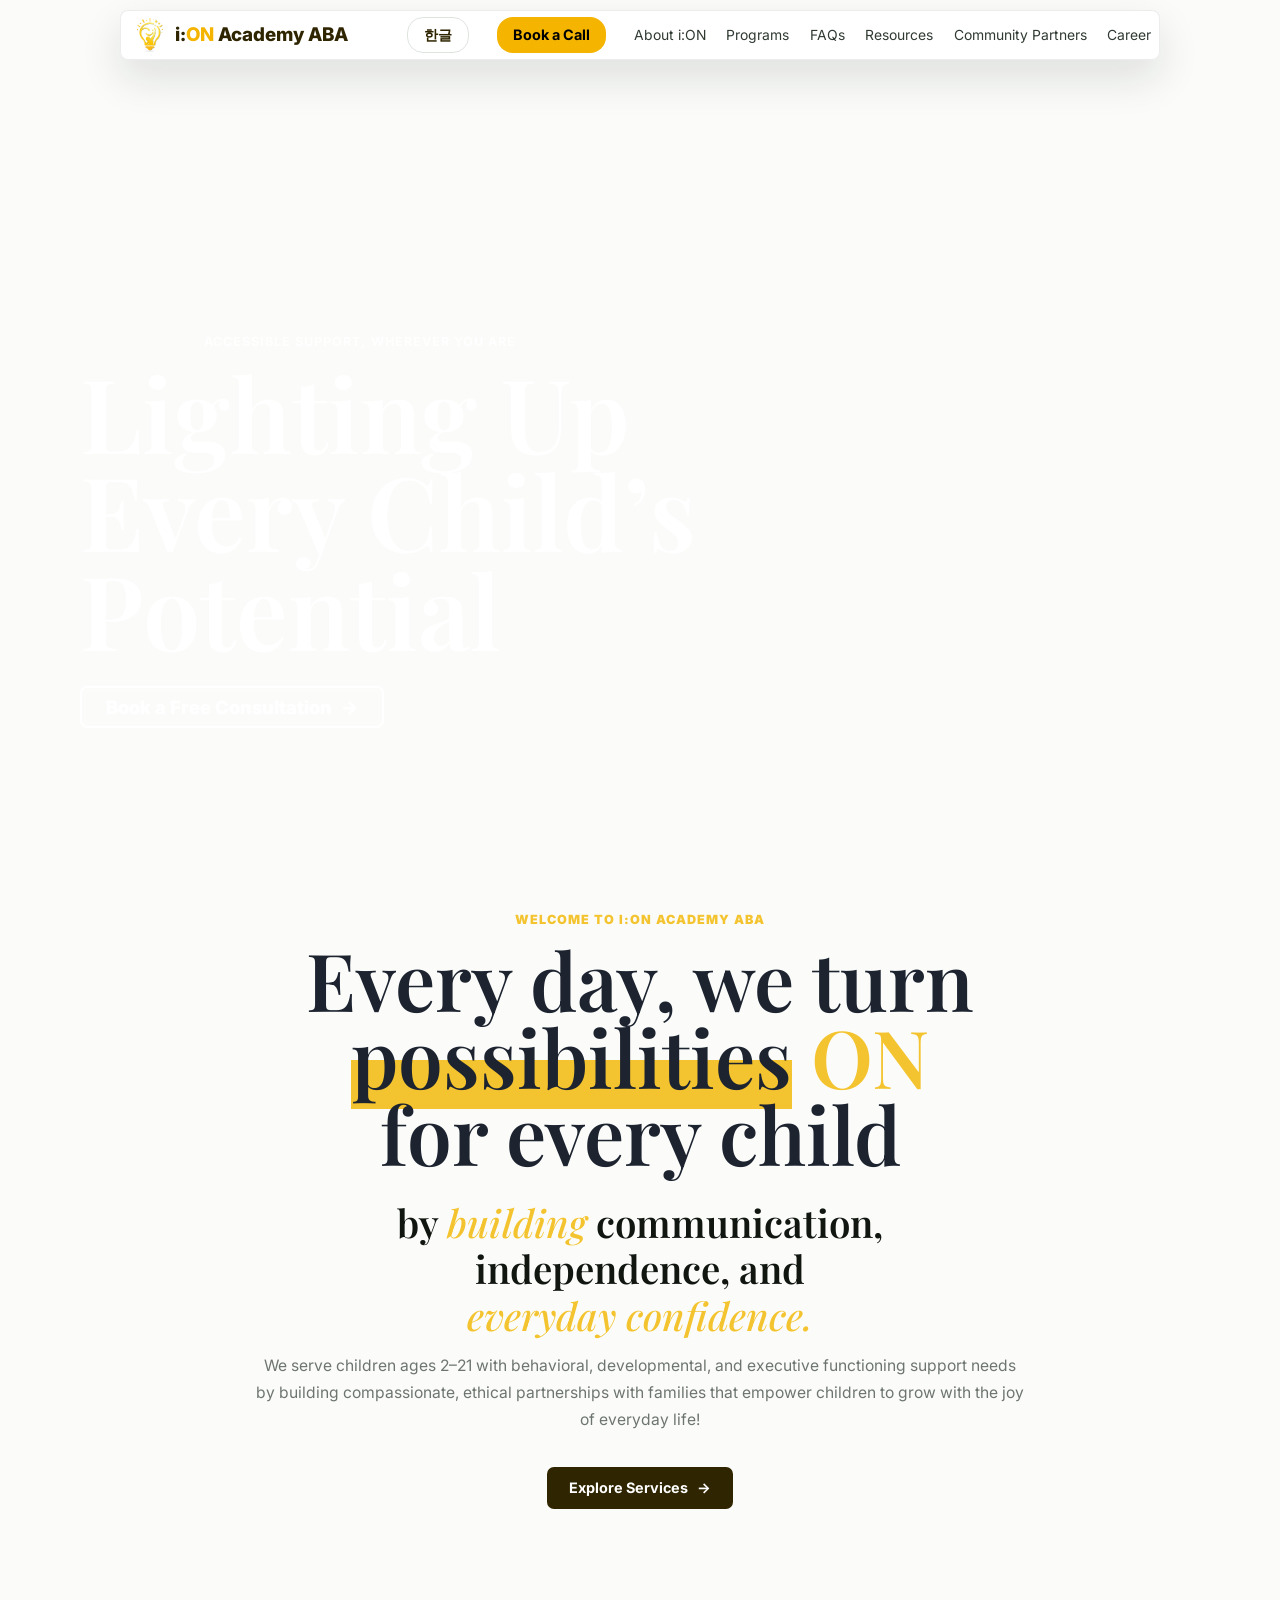
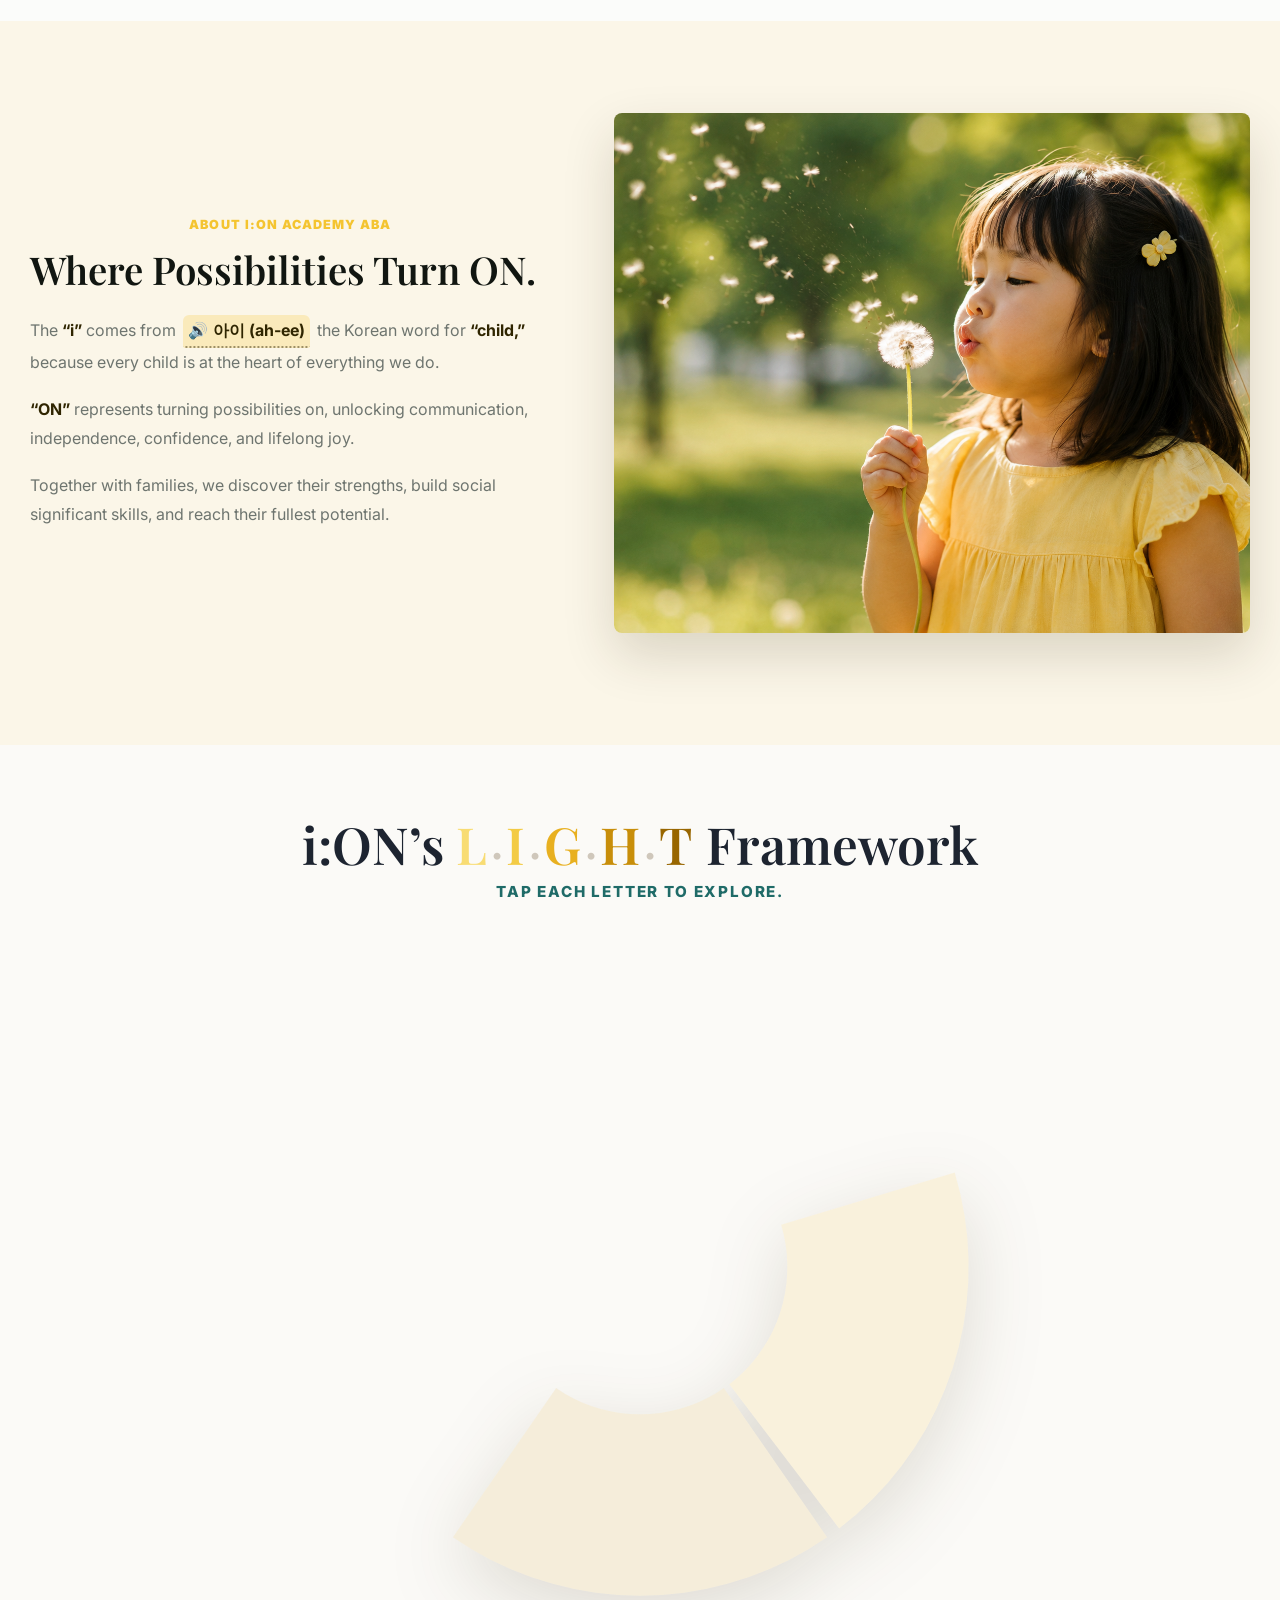
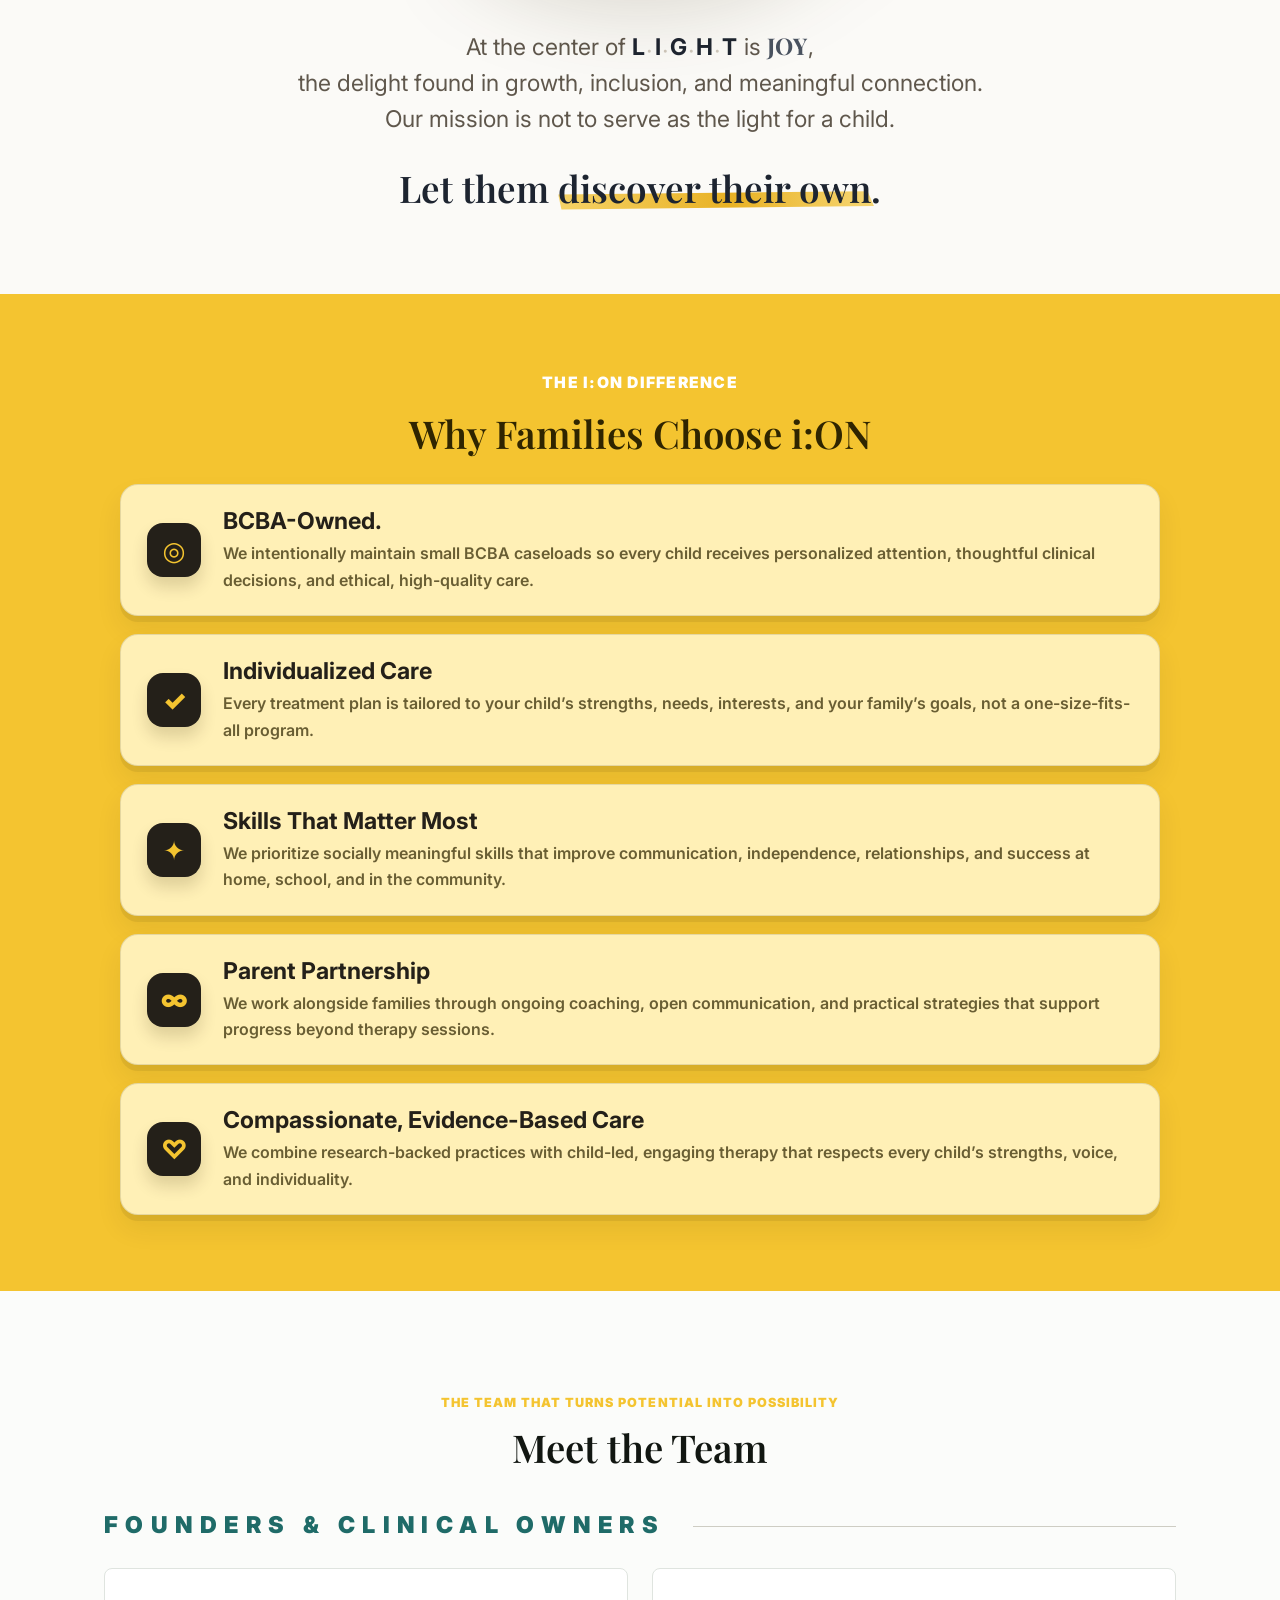
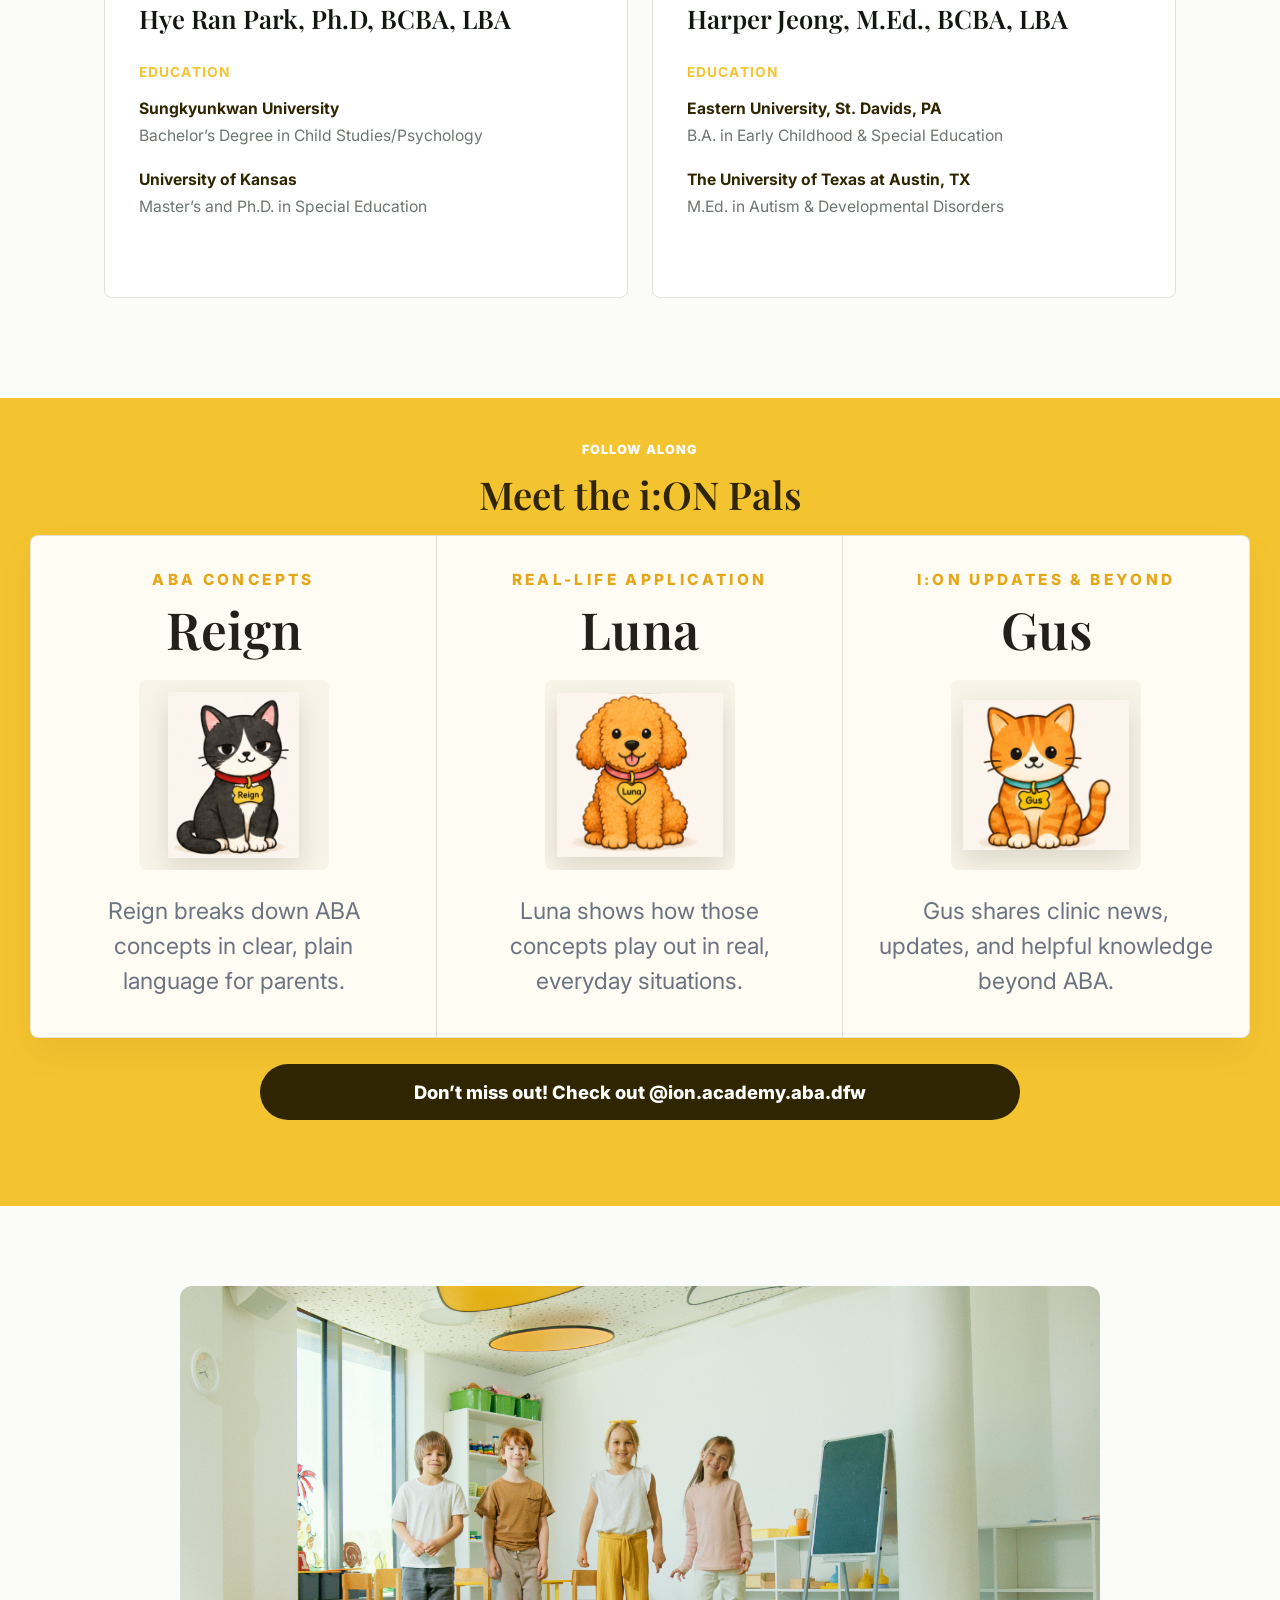
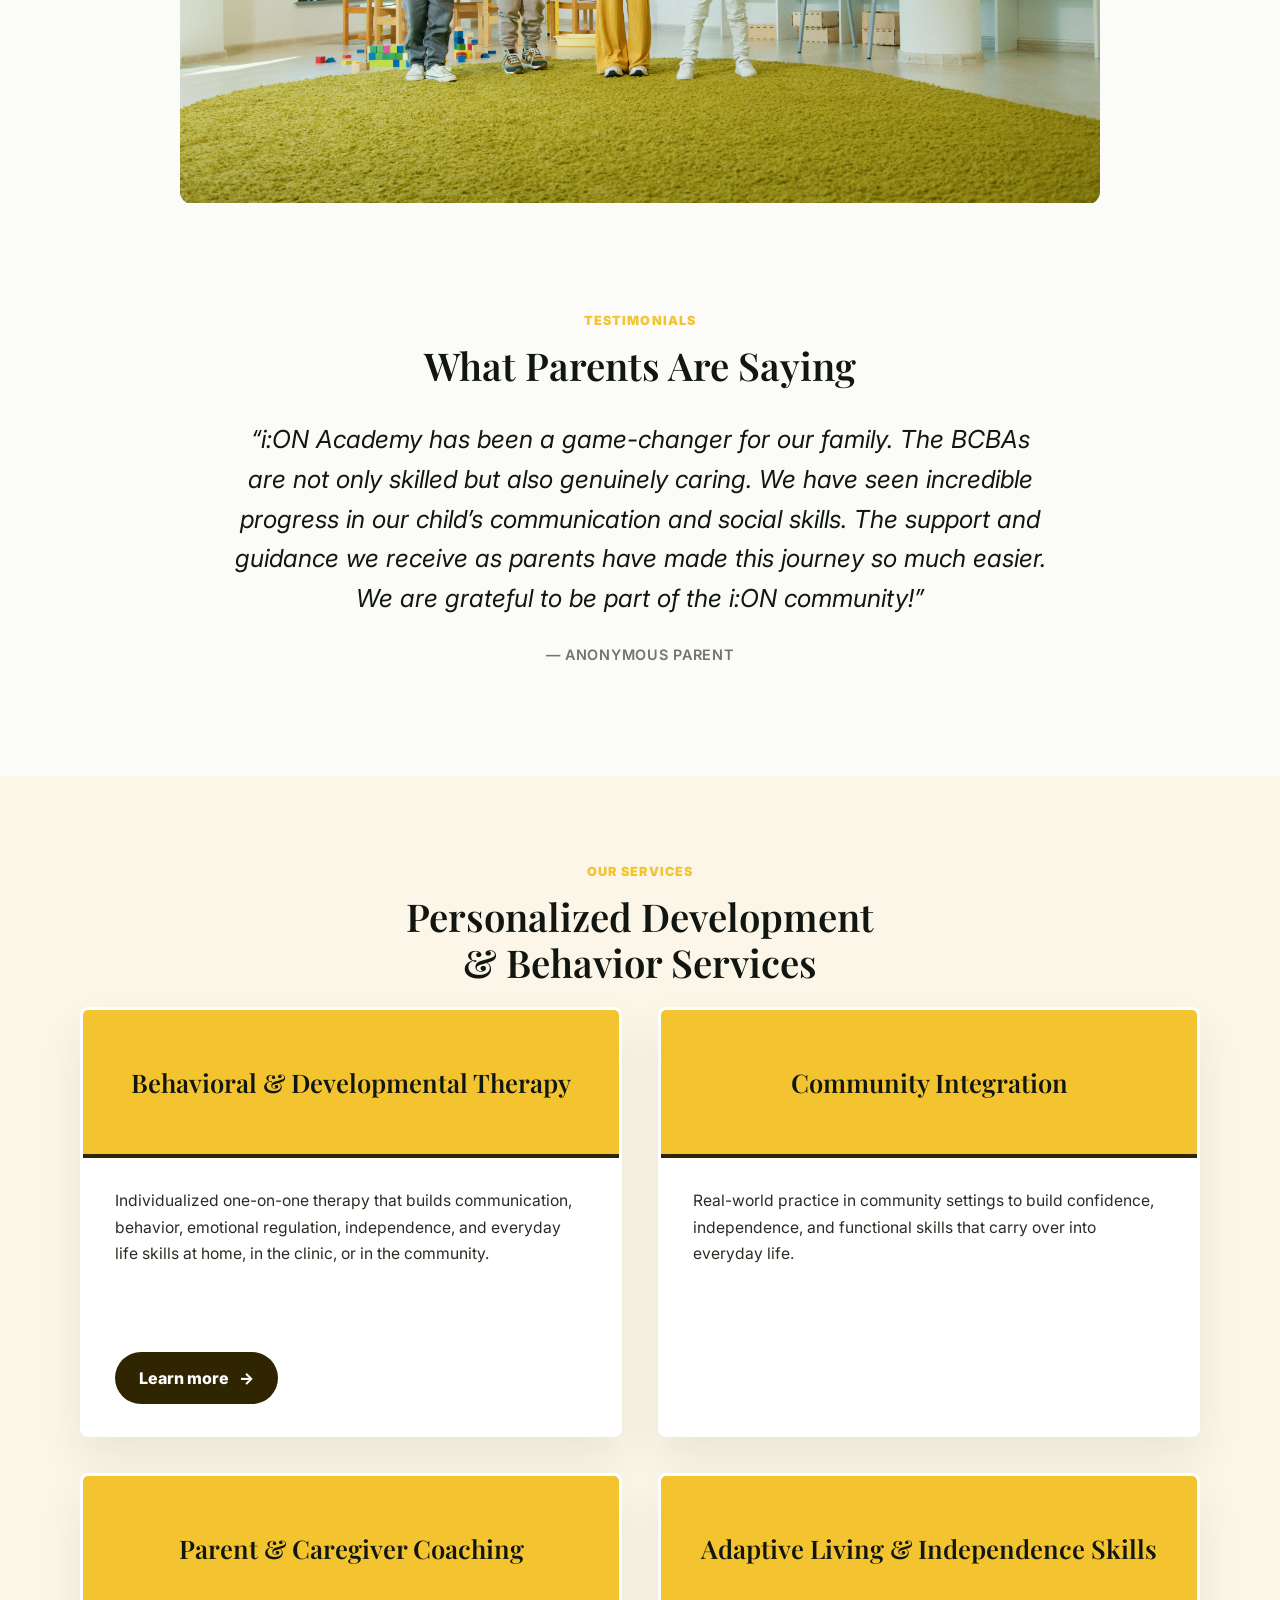
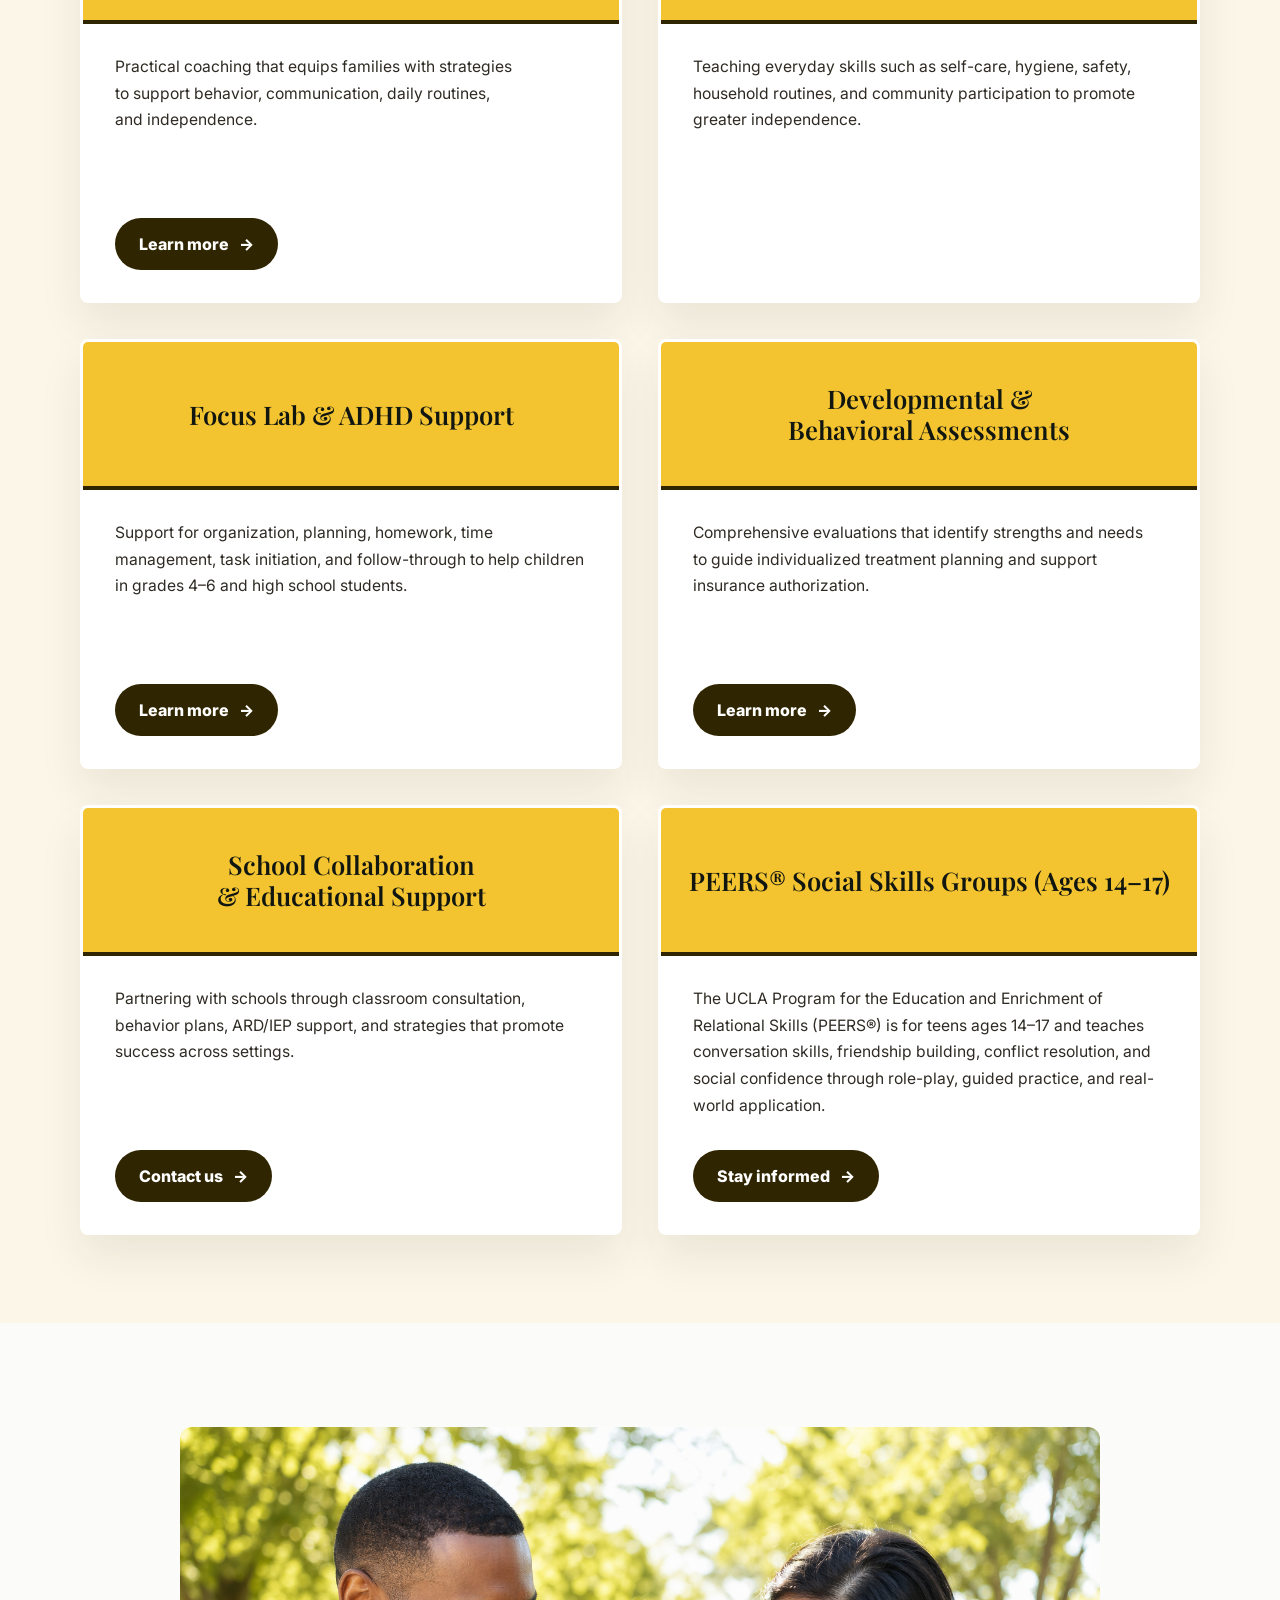
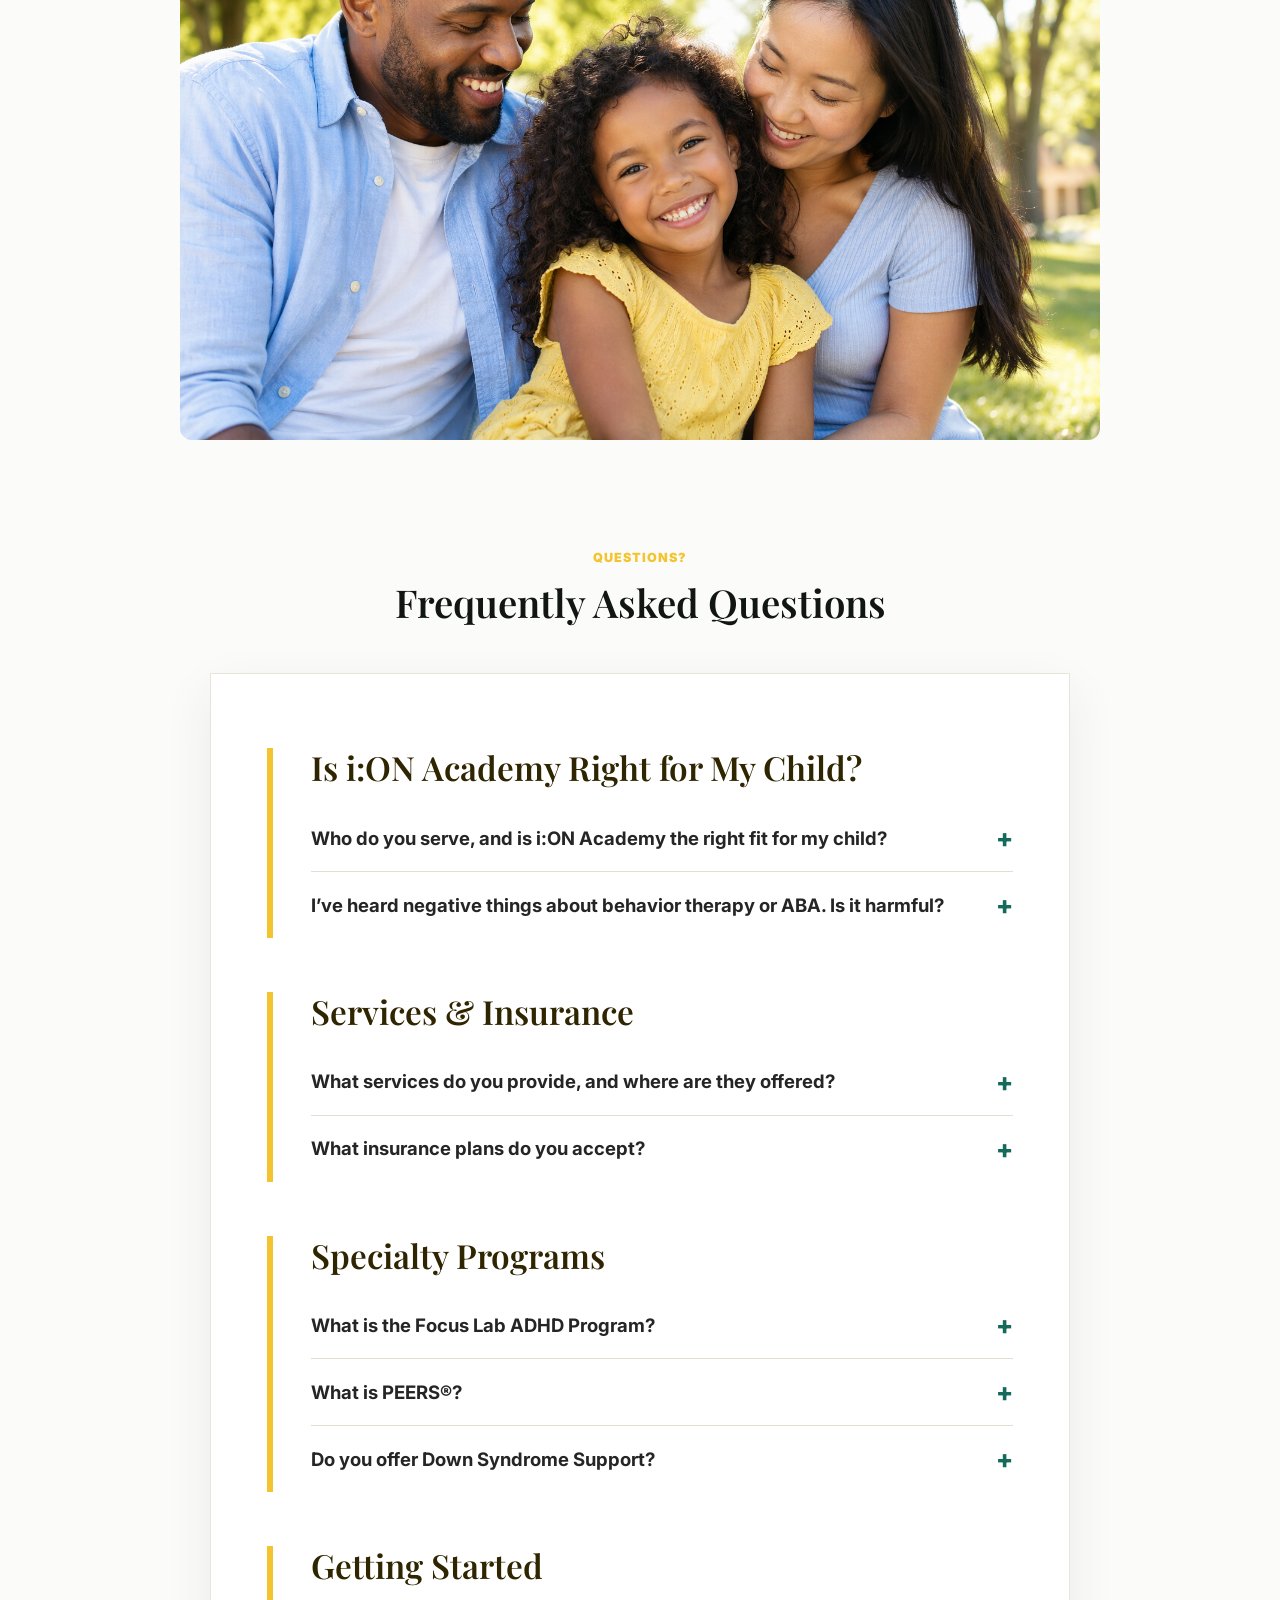
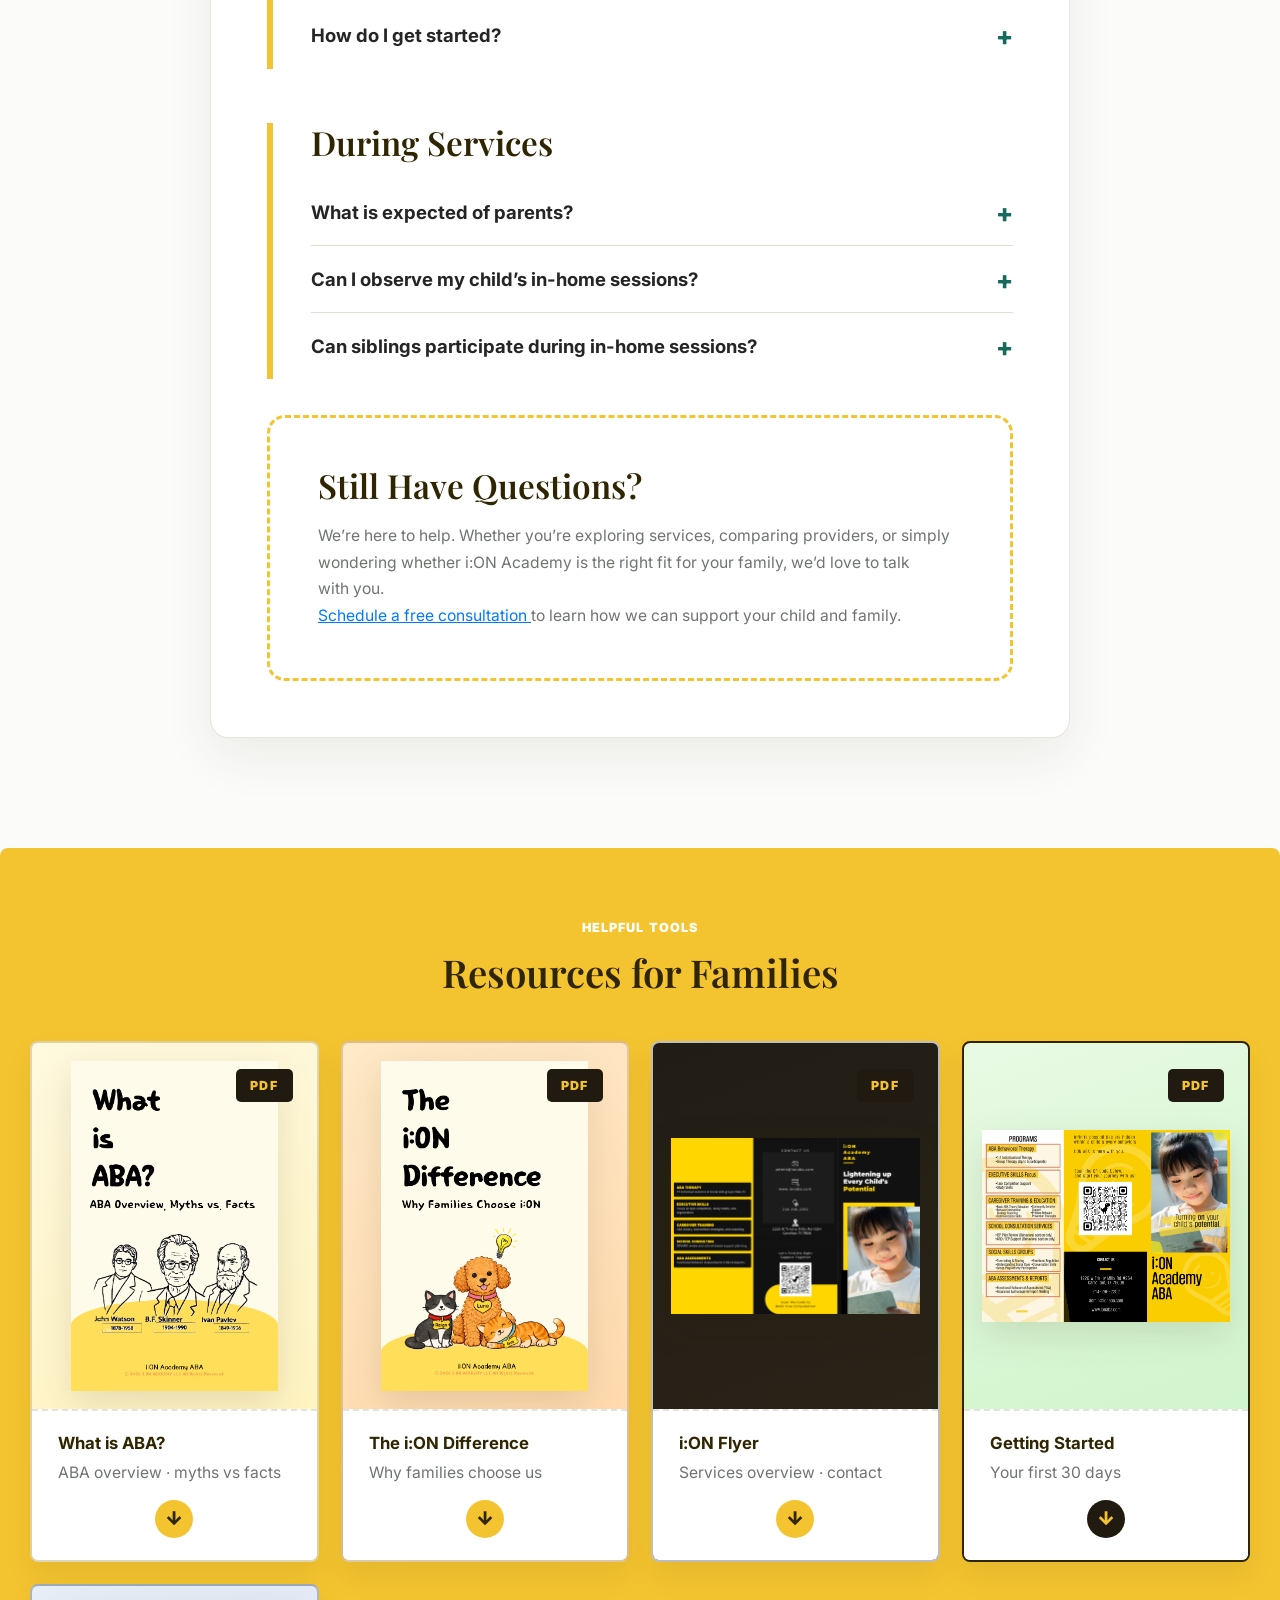
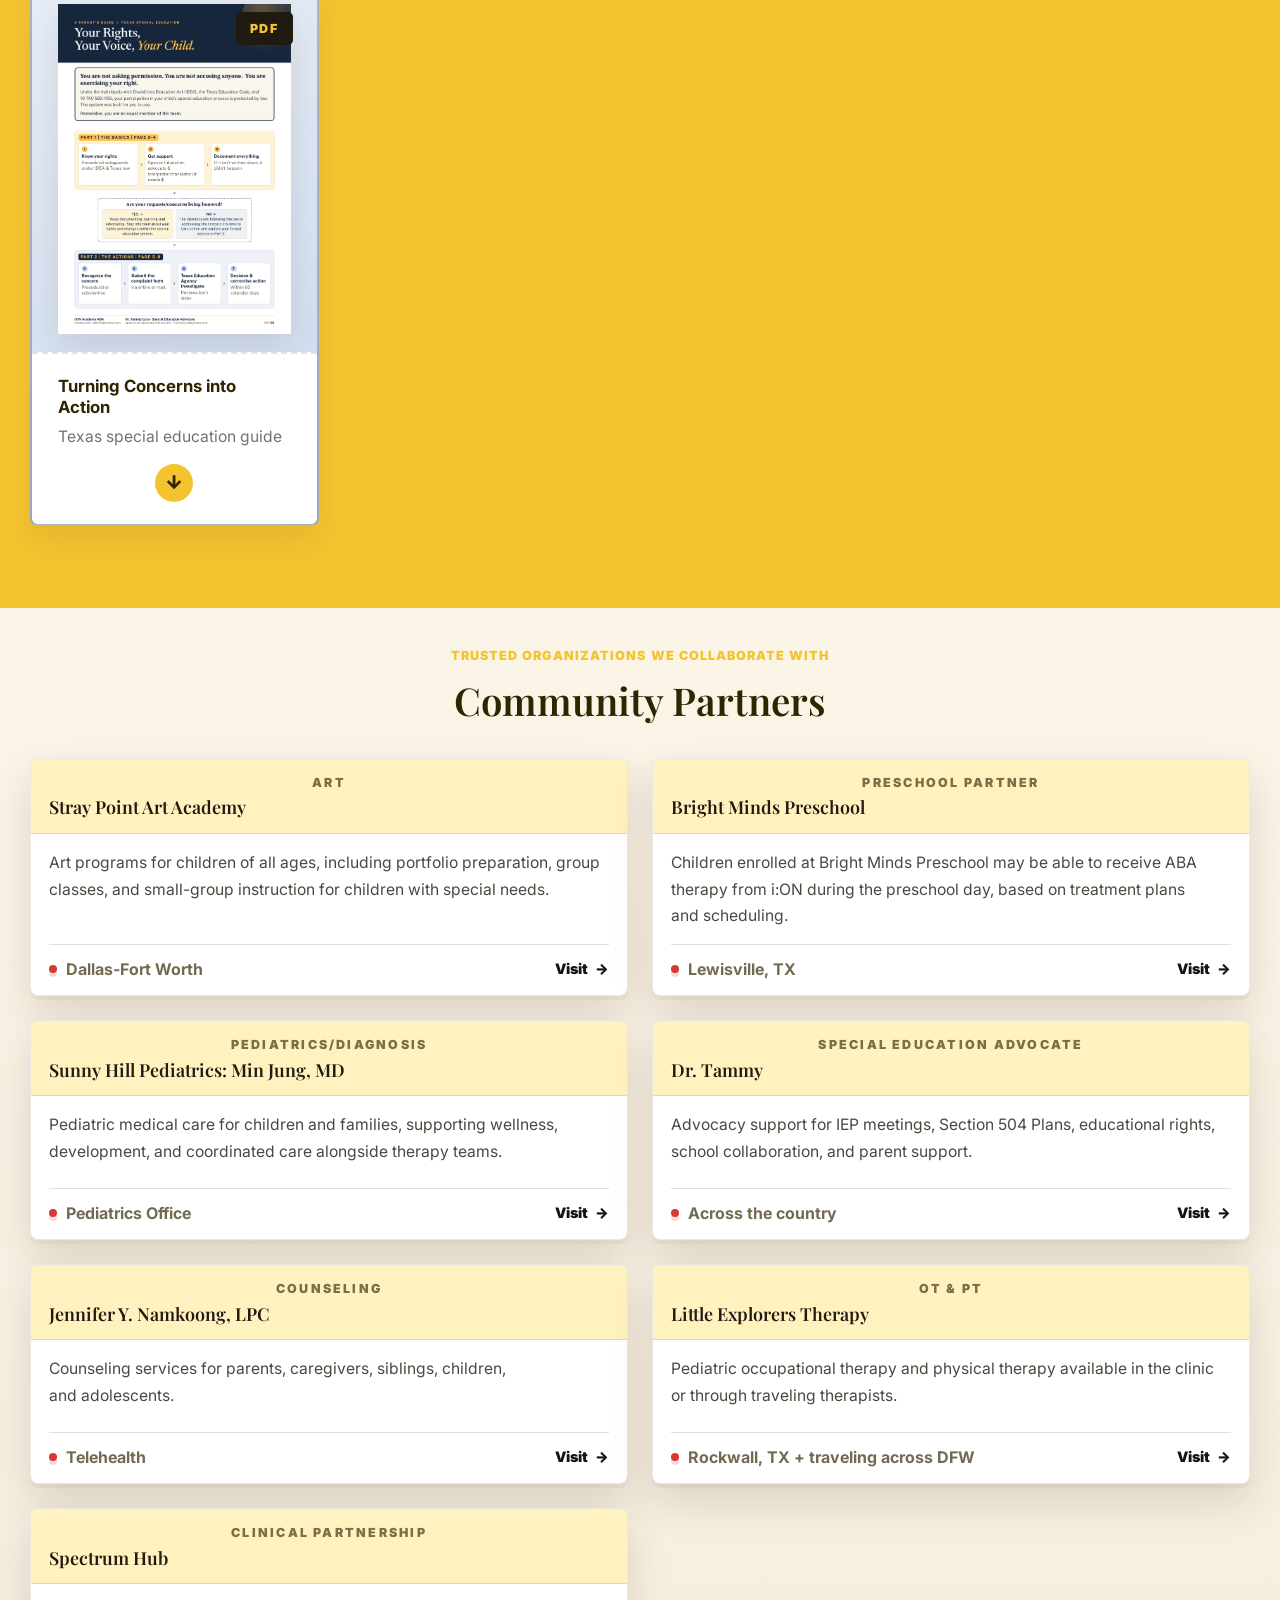
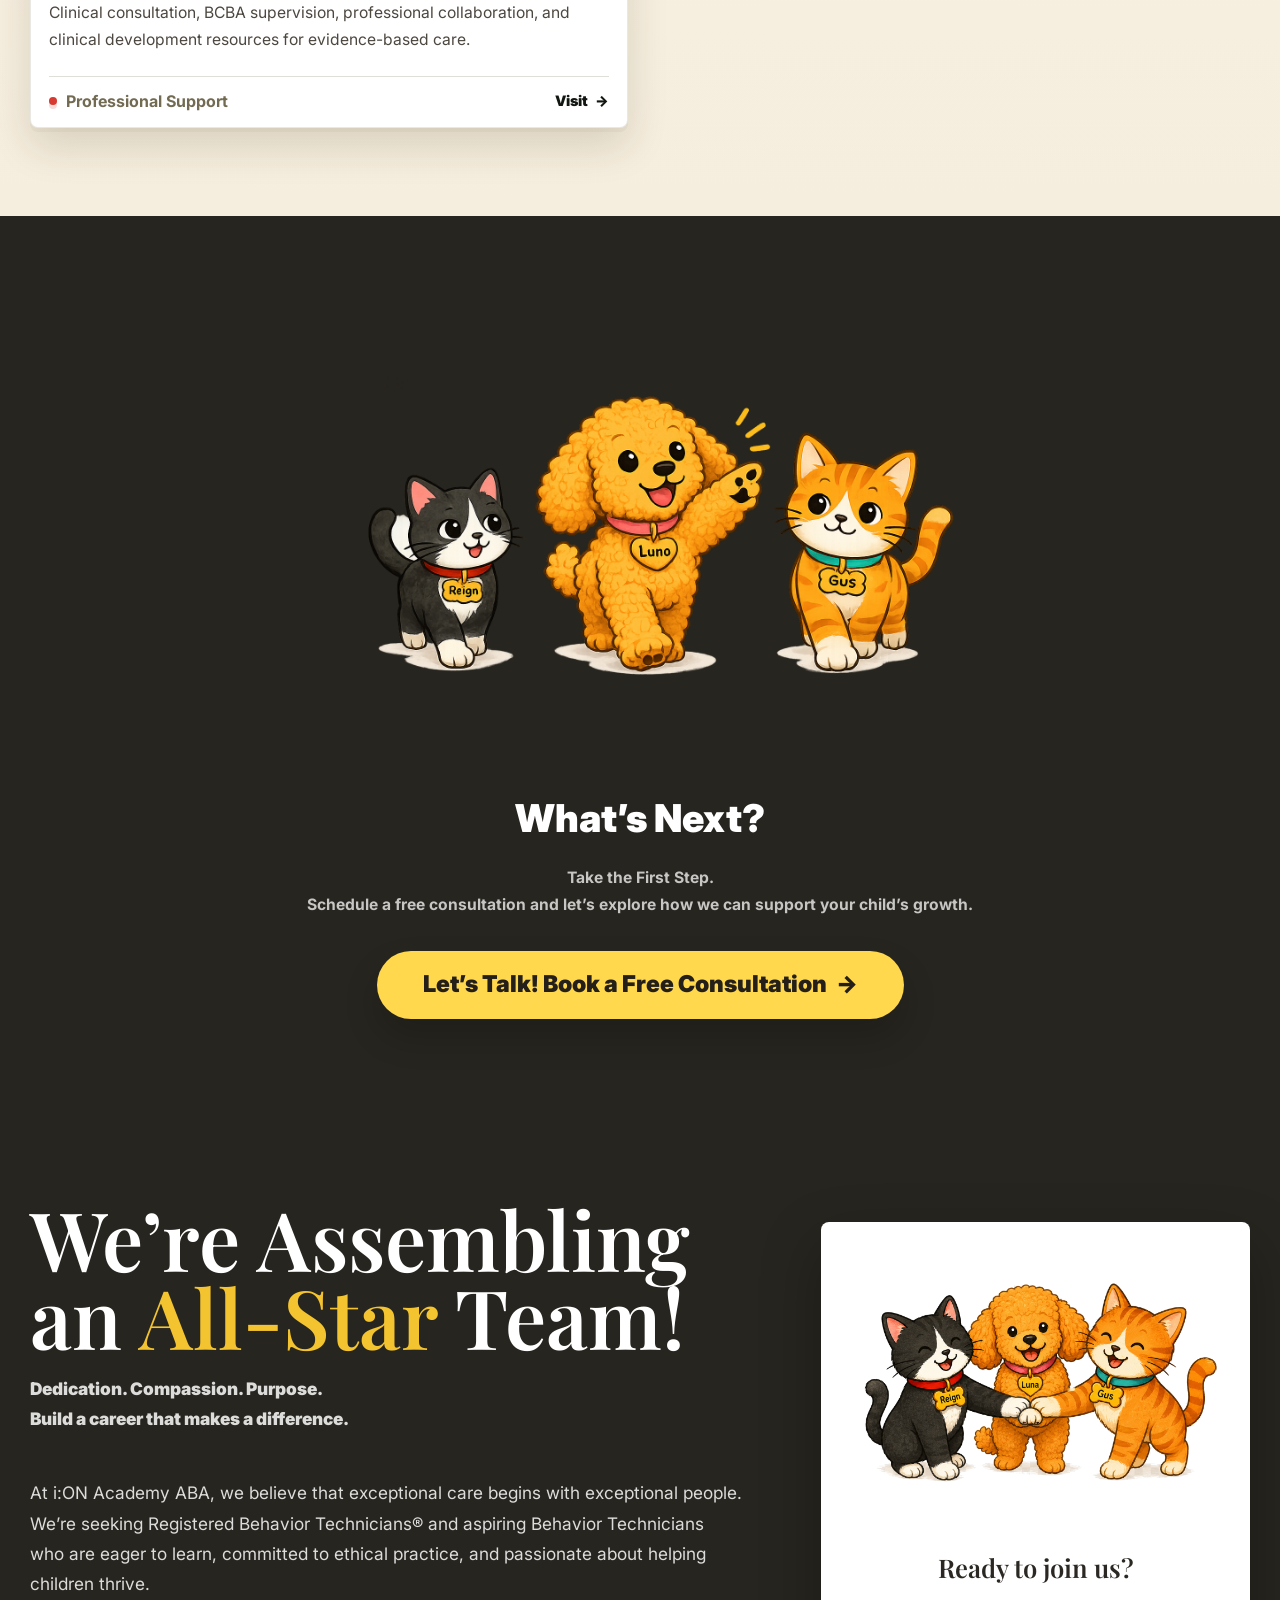
==== index.html @ b3721210 "Update website contact email" ====
<!doctype html>
<html lang="en">
  <head>
    <meta charset="UTF-8" />
    <title>i:ON Academy ABA</title>
    <meta
      name="description"
      content="Compassionate, family-focused ABA support that turns possibilities ON for every child."
    />
    <link rel="canonical" href="https://www.ionaba.com/" />
    <link rel="icon" type="image/png" sizes="512x512" href="assets/social/ion-pals-icon.png" />
    <link rel="apple-touch-icon" href="assets/social/ion-pals-icon.png" />
    <meta property="og:type" content="website" />
    <meta property="og:site_name" content="i:ON Academy ABA" />
    <meta property="og:title" content="i:ON Academy ABA" />
    <meta
      property="og:description"
      content="Compassionate, family-focused ABA support that turns possibilities ON for every child."
    />
    <meta property="og:url" content="https://www.ionaba.com/" />
    <meta property="og:image" content="https://www.ionaba.com/assets/social/ion-difference-share.png" />
    <meta property="og:image:secure_url" content="https://www.ionaba.com/assets/social/ion-difference-share.png" />
    <meta property="og:image:type" content="image/png" />
    <meta property="og:image:width" content="842" />
    <meta property="og:image:height" content="1282" />
    <meta property="og:image:alt" content="The i:ON Difference with Reign, Luna, and Gus." />
    <meta name="twitter:card" content="summary_large_image" />
    <meta name="twitter:title" content="i:ON Academy ABA" />
    <meta
      name="twitter:description"
      content="Compassionate, family-focused ABA support that turns possibilities ON for every child."
    />
    <meta name="twitter:image" content="https://www.ionaba.com/assets/social/ion-difference-share.png" />
    <link rel="preconnect" href="https://images.unsplash.com" />
    <link rel="preconnect" href="https://fonts.googleapis.com" />
    <link rel="preconnect" href="https://fonts.gstatic.com" crossorigin />
    <link
      href="https://fonts.googleapis.com/css2?family=Inter:wght@400;500;600;700&family=Playfair+Display:wght@500;600&display=swap"
      rel="stylesheet"
    />
    <link rel="stylesheet" href="styles.css?v=mobile-header-partners-20260706" />
    <meta name="viewport" content="width=device-width, initial-scale=1.0">
  </head>
  <body>
  <header class="site-header">
  <a class="brand" href="#top" aria-label="i:ON Academy ABA home">
    <img class="brand-logo" src="assets/ion-academy-logo.png" alt="" />
    <span>i:<span class="brand-on">ON</span> Academy ABA</span>
  </a>
    <a class="lang-switch" href="ko.html">한글</a>
    <a
      class="header-cta"
      href="https://docs.google.com/forms/d/e/1FAIpQLSflN78NAI327tLRnySt_xbOaprF9NbbIA9tcFPK0c57y0Qo8Q/viewform?usp=header"
      target="_blank"
      rel="noopener noreferrer"
    >
      Book a Call
    </a>

  <div class="hamburger">≡</div>

  <nav class="nav" aria-label="Primary navigation">
    <a href="#about">About i:ON</a>
    <a href="#services">Programs</a>
    <a href="#faq">FAQs</a>
    <a href="#resources">Resources</a>
    <a href="#partners">Community Partners</a>
    <a href="#careers">Career</a>
  </nav>

</header>

    <main id="top">
      <section class="hero" aria-labelledby="hero-title">
        <img
          src="assets/hero-child-sun-tree.png"
          alt="A smiling child under trees and warm sunlight"
          class="parallax"
          data-speed="0.4"
        />
        <div class="hero-copy">
          <p>Accessible support, wherever you are</p>
          <h1 id="hero-title">Lighting Up<br />Every Child&rsquo;s<br />Potential</h1>
          <a
            class="button light hero-cta"
            href="https://docs.google.com/forms/d/e/1FAIpQLSflN78NAI327tLRnySt_xbOaprF9NbbIA9tcFPK0c57y0Qo8Q/viewform?usp=header"
            target="_blank"
            rel="noopener noreferrer"
          >
            Book a Free Consultation
          </a>
        </div>
      </section>

      <section class="intro" aria-labelledby="intro-title">
        <p class="eyebrow">Welcome to i:ON Academy ABA</p>
        <h2 id="intro-title" class="intro-primary-heading">
          Every day, we turn
          <span class="intro-mark">possibilities</span>
          <span class="intro-highlight">ON</span>
          for every child
        </h2>
        <h3 class="intro-secondary-heading">
          by <span class="gold-italic">building</span> communication,
          independence, and <span class="gold-italic">everyday confidence.</span>
        </h3>
        <p>
          We serve children ages 2&ndash;21 with behavioral, developmental, and
          executive functioning support needs by building compassionate, ethical
          partnerships with families that empower children to grow with
          the joy of everyday life!
        </p>
        <a class="button dark" href="#services">Explore Services</a>
      </section>

  <section class="about fade-in" id="about" aria-labelledby="about-title">
    <div class="about-layout">
      <div class="about-note fade-in">
        <p class="eyebrow about-eyebrow fade-in">About i:ON Academy ABA</p>
        <h2 id="about-title" class="about-intro fade-in">
          Where Possibilities Turn ON.
        </h2>

        <p class="about-main fade-in">
        The <strong>&ldquo;i&rdquo;</strong> comes from
        <button class="pronunciation-note" type="button" aria-label="Play Korean pronunciation of 아이">
          <span aria-hidden="true">🔊</span>
          <span>아이 (ah-ee)</span>
        </button>
        the Korean word for <strong>&ldquo;child,&rdquo;</strong> because every child is at the heart of everything we do.
        </p>

        <p class="about-highlight fade-in">
        <strong>&ldquo;ON&rdquo;</strong> represents turning possibilities on, unlocking
        communication, independence, confidence, and lifelong joy.
        </p>

        <p class="about-sub fade-in">
        Together with families, we discover their strengths, build social significant
        skills, and reach their fullest potential.
        </p>
      </div>
      <div class="about-image fade-in">
        <img
          src="assets/about-ion-child-dandelion.png"
          alt="A child blowing dandelion seeds outdoors in warm sunlight"
        />
      </div>
    </div>
  </section>

<section class="light-framework" id="light-framework" aria-labelledby="light-framework-title">
  <div class="light-framework-inner">
    <h2 id="light-framework-title">i:ON&rsquo;s <span class="light-title-word"><span class="light-title-l">L</span><span class="light-title-dot">&bull;</span><span class="light-title-i">I</span><span class="light-title-dot">&bull;</span><span class="light-title-g">G</span><span class="light-title-dot">&bull;</span><span class="light-title-h">H</span><span class="light-title-dot">&bull;</span><span class="light-title-t">T</span></span> Framework</h2>
    <p class="light-wheel-prompt">Tap each letter to explore.</p>

    <div class="light-wheel-stage">
      <div class="light-wheel" role="group" aria-label="A five-part LIGHT Framework wheel with JOY at the center">
        <div class="light-wheel-segment wheel-learning" data-light-index="0" tabindex="0" role="button" aria-label="Learning" aria-pressed="false">
          <div class="light-wheel-face light-wheel-face-front">
            <div class="light-wheel-content">
              <span class="light-wheel-letter wheel-text-learning">L</span>
              <span class="light-wheel-name">Learning</span>
            </div>
          </div>
          <div class="light-wheel-face light-wheel-face-back">
            <div class="light-wheel-content light-wheel-content-wide">
              <span class="light-wheel-desc-title wheel-text-learning">Learning</span>
              <span class="light-wheel-desc-copy">
                <span>Every interaction</span>
                <span>is a chance</span>
                <span>for children and</span>
                <span>families to grow.</span>
              </span>
            </div>
          </div>
        </div>

        <div class="light-wheel-segment wheel-integrity" data-light-index="1" tabindex="0" role="button" aria-label="Integrity" aria-pressed="false">
          <div class="light-wheel-face light-wheel-face-front">
            <div class="light-wheel-content">
              <span class="light-wheel-letter wheel-text-integrity">I</span>
              <span class="light-wheel-name">Integrity</span>
            </div>
          </div>
          <div class="light-wheel-face light-wheel-face-back">
            <div class="light-wheel-content light-wheel-content-wide">
              <span class="light-wheel-desc-title wheel-text-integrity">Integrity</span>
              <span class="light-wheel-desc-copy">
                <span>Honesty and</span>
                <span>respect guide</span>
                <span>assent-based care</span>
                <span>and dignity.</span>
              </span>
            </div>
          </div>
        </div>

        <div class="light-wheel-segment wheel-grace" data-light-index="2" tabindex="0" role="button" aria-label="Grace" aria-pressed="false">
          <div class="light-wheel-face light-wheel-face-front">
            <div class="light-wheel-content">
              <span class="light-wheel-letter wheel-text-grace">G</span>
              <span class="light-wheel-name">Grace</span>
            </div>
          </div>
          <div class="light-wheel-face light-wheel-face-back">
            <div class="light-wheel-content light-wheel-content-wide">
              <span class="light-wheel-desc-title wheel-text-grace">Grace</span>
              <span class="light-wheel-desc-copy">
                <span>Progress over</span>
                <span>perfection, with</span>
                <span>patience and high</span>
                <span>expectations.</span>
              </span>
            </div>
          </div>
        </div>

        <div class="light-wheel-segment wheel-hope" data-light-index="3" tabindex="0" role="button" aria-label="Hope" aria-pressed="false">
          <div class="light-wheel-face light-wheel-face-front">
            <div class="light-wheel-content">
              <span class="light-wheel-letter wheel-text-hope">H</span>
              <span class="light-wheel-name">Hope</span>
            </div>
          </div>
          <div class="light-wheel-face light-wheel-face-back">
            <div class="light-wheel-content light-wheel-content-wide">
              <span class="light-wheel-desc-title wheel-text-hope">Hope</span>
              <span class="light-wheel-desc-copy">
                <span>Hope helps</span>
                <span>families see</span>
                <span>possibilities past</span>
                <span>today&rsquo;s challenge.</span>
              </span>
            </div>
          </div>
        </div>

        <div class="light-wheel-segment wheel-trust" data-light-index="4" tabindex="0" role="button" aria-label="Trust" aria-pressed="false">
          <div class="light-wheel-face light-wheel-face-front">
            <div class="light-wheel-content">
              <span class="light-wheel-letter wheel-text-trust">T</span>
              <span class="light-wheel-name">Trust</span>
            </div>
          </div>
          <div class="light-wheel-face light-wheel-face-back">
            <div class="light-wheel-content light-wheel-content-wide">
              <span class="light-wheel-desc-title wheel-text-trust">Trust</span>
              <span class="light-wheel-desc-copy">
                <span>Consistency,</span>
                <span>accountability,</span>
                <span>and genuine</span>
                <span>partnership.</span>
              </span>
            </div>
          </div>
        </div>

        <div class="light-wheel-joy-ring" aria-hidden="true"><span>JOY</span></div>
      </div>
    </div>
    <div class="light-joy">
      <p>
        At the center of <span class="light-inline-word">L<span class="light-title-dot">&bull;</span>I<span class="light-title-dot">&bull;</span>G<span class="light-title-dot">&bull;</span>H<span class="light-title-dot">&bull;</span>T</span> is <strong class="joy-highlight">JOY</strong>,<br />
        the delight found in growth, inclusion, and meaningful connection.<br />
        Our mission is not to serve as the light for a child.
      </p>
      <p>Let them <span class="payoff-mark">discover their own</span>.</p>
    </div>
  </div>
</section>

<section class="split split-text-only green-band" id="approach" aria-labelledby="approach-title">
  <div class="split-copy">
    <p class="eyebrow white-eyebrow">THE i:ON DIFFERENCE</p>
    <h2 id="approach-title">Why Families Choose i:ON</h2>

    <ul class="check-list">
      <li>
        <span class="choice-icon" aria-hidden="true">◎</span>
        <span>
          <strong>BCBA-Owned.</strong>
          We intentionally maintain small BCBA caseloads so every child receives
          personalized attention, thoughtful clinical decisions, and ethical,
          high-quality care.
        </span>
      </li>
      <li>
        <span class="choice-icon" aria-hidden="true">✓</span>
        <span>
          <strong>Individualized Care</strong>
          Every treatment plan is tailored to your child&rsquo;s strengths, needs,
          interests, and your family&rsquo;s goals, not a one-size-fits-all program.
        </span>
      </li>
      <li>
        <span class="choice-icon" aria-hidden="true">✦</span>
        <span>
          <strong>Skills That Matter Most</strong>
          We prioritize socially meaningful skills that improve communication,
          independence, relationships, and success at home, school, and in the
          community.
        </span>
      </li>
      <li>
        <span class="choice-icon" aria-hidden="true">∞</span>
        <span>
          <strong>Parent Partnership</strong>
          We work alongside families through ongoing coaching, open communication,
          and practical strategies that support progress beyond therapy sessions.
        </span>
      </li>
      <li>
        <span class="choice-icon" aria-hidden="true">♡</span>
        <span>
          <strong>Compassionate, Evidence-Based Care</strong>
          We combine research-backed practices with child-led, engaging therapy
          that respects every child&rsquo;s strengths, voice, and individuality.
        </span>
      </li>
    </ul>
  </div>
</section>

      <section class="team fade-in" aria-labelledby="team-title">
        <p class="eyebrow">THE TEAM THAT TURNS POTENTIAL INTO POSSIBILITY</p>
        <h2 id="team-title">Meet the Team</h2>
        <div class="team-section-label">Founders &amp; Clinical Owners</div>
        <div class="team-grid">
          <article class="fade-in">
            <h3>Hye Ran Park, Ph.D, BCBA, LBA</h3>
            <h4>Education</h4>
            <ul>
              <li>
                <strong>Sungkyunkwan University</strong>
                Bachelor&rsquo;s Degree in Child Studies/Psychology
              </li>
              <li>
                <strong>University of Kansas</strong>
                Master&rsquo;s and Ph.D. in Special Education
              </li>
            </ul>
          </article>
          <article class="fade-in">
            <h3>Harper Jeong, M.Ed., BCBA, LBA</h3>
            <h4>Education</h4>
            <ul>
              <li>
                <strong>Eastern University, St. Davids, PA</strong>
                B.A. in Early Childhood &amp; Special Education
              </li>
              <li>
                <strong>The University of Texas at Austin, TX</strong>
                M.Ed. in Autism &amp; Developmental Disorders
              </li>
            </ul>
          </article>
        </div>
      </section>

      <section class="family-topics-section" aria-label="Meet the i:ON Pals">
        <p class="eyebrow white-eyebrow">FOLLOW ALONG</p>
        <p class="family-topics-kicker">Meet the i:ON Pals</p>
        <div class="family-topics-grid" aria-label="Family resource topic guides">
          <article class="family-topic-card">
            <p class="family-topic-label">ABA Concepts</p>
            <h3>Reign</h3>
            <div class="family-topic-image">
              <img src="assets/animals/reign.png" alt="Reign the cat" />
            </div>
            <p>
              Reign breaks down ABA concepts in clear, plain language for parents.
            </p>
          </article>

          <article class="family-topic-card">
            <p class="family-topic-label">Real-Life Application</p>
            <h3>Luna</h3>
            <div class="family-topic-image">
              <img src="assets/animals/luna.png" alt="Luna the dog" />
            </div>
            <p>
              Luna shows how those concepts play out in real, everyday situations.
            </p>
          </article>

          <article class="family-topic-card">
            <p class="family-topic-label">i:ON Updates &amp; Beyond</p>
            <h3>Gus</h3>
            <div class="family-topic-image">
              <img src="assets/animals/gus.png" alt="Gus the cat" />
            </div>
            <p>
              Gus shares clinic news, updates, and helpful knowledge beyond ABA.
            </p>
          </article>
        </div>
        <a
          class="family-topic-link family-topic-link-wide"
          href="https://www.instagram.com/ion.academy.aba.dfw/"
          target="_blank"
          rel="noopener noreferrer"
        >
          Don&rsquo;t miss out! Check out @ion.academy.aba.dfw
        </a>
      </section>
      
      <section class="image-section">
       <img src="assets/faq-children-smiling.jpg"
       class="parallax section-image"
       data-speed="0.3">
      </section>

       <section class="testimonial" aria-labelledby="testimonial-title">
        <p class="eyebrow">TESTIMONIALS</p>
        <h2 id="testimonial-title" class="fade-in">What Parents Are Saying</h2>
        <blockquote>
          &ldquo;i:ON Academy has been a game-changer for our family. The BCBAs are not only skilled but also genuinely caring. We have seen incredible progress in our child&rsquo;s communication and social skills. The support and guidance we receive as parents have made this journey so much easier. We are grateful to be part of the i:ON community!&rdquo;
          <cite>&mdash; Anonymous Parent </cite>
        </blockquote>
</section>

      <section class="services" id="services" aria-labelledby="services-title">
        <p class="eyebrow">Our Services</p>
        <h2 id="services-title" class="fade-in">Personalized Development &amp; Behavior Services</h2>
        <div class="service-grid">
          <article class="fade-in">
            <div class="service-card-title">
              <h3>Behavioral &amp; Developmental Therapy</h3>
            </div>
            <p>
              Individualized one-on-one therapy that builds communication, behavior,
              emotional regulation, independence, and everyday life skills at home,
              in the clinic, or in the community.
            </p>
            <a class="service-learn" href="https://forms.gle/1pZw5egwdin6QXaR7" target="_blank" rel="noopener noreferrer">Learn more</a>
          </article>
          <article class="fade-in">
            <div class="service-card-title">
              <h3>Community Integration</h3>
            </div>
            <p>
              Real-world practice in community settings to build confidence,
              independence, and functional skills that carry over into everyday life.
            </p>
          </article>
          <article class="fade-in">
            <div class="service-card-title">
              <h3>Parent &amp; Caregiver Coaching</h3>
            </div>
            <p>
              Practical coaching that equips families with strategies to support
              behavior, communication, daily routines, and independence.
            </p>
            <a class="service-learn" href="https://forms.gle/1pZw5egwdin6QXaR7" target="_blank" rel="noopener noreferrer">Learn more</a>
          </article>
          <article class="fade-in">
            <div class="service-card-title">
              <h3>Adaptive Living &amp; Independence Skills</h3>
            </div>
            <p>
              Teaching everyday skills such as self-care, hygiene, safety,
              household routines, and community participation to promote greater
              independence.
            </p>
          </article>
          <article class="fade-in">
            <div class="service-card-title">
              <h3>Focus Lab &amp; ADHD Support</h3>
            </div>
            <p>
              Support for organization, planning, homework, time management, task
              initiation, and follow-through to help children in grades 4&ndash;6 and
              high school students.
            </p>
            <a class="service-learn" href="https://docs.google.com/forms/d/e/1FAIpQLSdk58U4PVitgJDI2vU2-nMXtd8Y_CYupuBOPhaUEges71lLJg/viewform?usp=sharing&amp;ouid=103847012592339388532" target="_blank" rel="noopener noreferrer">Learn more</a>
          </article>
          <article class="fade-in">
            <div class="service-card-title">
              <h3>Developmental &amp; Behavioral Assessments</h3>
            </div>
            <p>
              Comprehensive evaluations that identify strengths and needs to guide
              individualized treatment planning and support insurance authorization.
            </p>
            <a class="service-learn" href="https://forms.gle/1pZw5egwdin6QXaR7" target="_blank" rel="noopener noreferrer">Learn more</a>
          </article>
          <article class="fade-in">
            <div class="service-card-title">
              <h3>School Collaboration &amp; Educational Support</h3>
            </div>
            <p>
              Partnering with schools through classroom consultation, behavior
              plans, ARD/IEP support, and strategies that promote success across
              settings.
            </p>
            <a class="service-learn" href="mailto:welcome@ionaba.com">Contact us</a>
          </article>
          <article class="fade-in">
            <div class="service-card-title">
              <h3>PEERS&reg; Social Skills Groups (Ages 14&ndash;17)</h3>
            </div>
            <p>
              The UCLA Program for the Education and Enrichment of Relational
              Skills (PEERS&reg;) is for teens ages 14&ndash;17 and teaches conversation
              skills, friendship building, conflict resolution, and social confidence
              through role-play, guided practice, and real-world application.
            </p>
            <a class="service-learn" href="mailto:welcome@ionaba.com">Stay informed</a>
          </article>
        </div>
      </section>
      <section class="image-section">
  <img src="assets/faq-family-blasian.png"
       alt="A happy family with a Black father, Asian mother, and child outdoors"
       class="parallax section-image"
       data-speed="0.3">
      </section>

      <section class="faq" id="faq" aria-labelledby="faq-title">
           <p class="eyebrow">Questions?</p>
        <h2 id="faq-title" class="fade-in">Frequently Asked Questions</h2>
        <div class="accordion">
          <div class="faq-category">
            <h3>Is i:ON Academy Right for My Child?</h3>
            <details>
              <summary>Who do you serve, and is i:ON Academy the right fit for my child?</summary>
              <p>
                We provide services for children and young adults ages 2&ndash;21. Our
                team supports children with autism, ADHD, Down syndrome, executive functioning
                challenges, developmental delays, and other behavioral or
                developmental support needs.
              </p>
              <p>
                Every child is unique, and no provider can ethically determine
                whether a child needs services without first understanding their
                individual strengths and needs. Our assessment helps identify your
                child&rsquo;s current abilities, areas of need, and the supports that may
                be most beneficial.
              </p>
              <p>
                Children may benefit from support if they experience challenges with
                communication, social interaction, emotional regulation, executive
                functioning, daily living skills, independence, or challenging
                behaviors. If another service is a better fit, we&rsquo;re happy to help
                guide your family in that direction. Ultimately, the decision to
                begin services is always yours.
              </p>
            </details>
            <details>
              <summary>I&rsquo;ve heard negative things about behavior therapy or ABA. Is it harmful?</summary>
              <p>
                It&rsquo;s completely understandable to have questions. Applied Behavior
                Analysis (ABA) has evolved significantly over the years, and
                today&rsquo;s ethical, evidence-based practices emphasize respect,
                collaboration, individualized care, and meaningful outcomes that
                improve quality of life.
              </p>
              <p>
                At i:ON Academy, we help children build communication, independence,
                emotional regulation, social relationships, executive functioning,
                and everyday life skills. Every treatment plan is individualized to
                meet each child&rsquo;s unique strengths, needs, and goals.
              </p>
              <p>
                We encourage families to ask questions, explore different
                approaches, and choose the provider that best aligns with their
                family&rsquo;s values.
              </p>
            </details>
          </div>

          <div class="faq-category">
            <h3>Services &amp; Insurance</h3>
            <details>
              <summary>What services do you provide, and where are they offered?</summary>
              <p>
                We provide services in a variety of settings, including the home,
                clinic, community, and, when permitted, the school. Because
                every school has its own policies regarding outside providers, some
                schools allow direct intervention, while others may permit classroom
                observations, consultation, or collaboration with teachers.
              </p>
              <p>
                We&rsquo;re happy to work alongside your child&rsquo;s school to determine the
                most appropriate level of support.
              </p>
            </details>
            <details>
              <summary>What insurance plans do you accept?</summary>
              <p>
                We are currently in network with Blue Cross Blue Shield and are actively expanding our insurance partnerships. We are also credentialed with Aetna and Cigna; however, we are not currently accepting new clients under those plans. If you have Aetna or Cigna insurance, please contact us to inquire about current availability.
              </p>
              <p>
                We also offer private-pay services and may be able to utilize out-of-network benefits, depending on your insurance plan. If you're unsure about your coverage, our team is happy to verify your benefits and explain your options.
              </p>
              <p>
                For the most up-to-date information regarding coverage and payment
                options, please contact us at
                <a href="mailto:welcome@ionaba.com" class="email-link">welcome@ionaba.com</a>.
              </p>
            </details>
          </div>

          <div class="faq-category">
            <h3>Specialty Programs</h3>
            <details>
              <summary>What is the Focus Lab ADHD Program?</summary>
              <p>
                Focus Lab is an in-person executive functioning program for
                4th&ndash;6th grade students and high school students. It supports
                organization, planning, homework, time management, and independence.
                A formal diagnosis is not required to participate.
              </p>
              <p>
                Please email
                <a href="mailto:academy@ionaba.com" class="email-link">academy@ionaba.com</a>
                for more inquiries.
              </p>
            </details>
            <details>
              <summary>What is PEERS&reg;?</summary>
              <p>
                PEERS&reg; is an evidence-based social skills program for teens ages
                14&ndash;17. Participants should be able to communicate using spoken
                language and participate successfully in a general education or
                similar group-learning environment. A formal diagnosis is not
                required for private-pay enrollment, but may be required for
                insurance coverage.
              </p>
              <p>
                Please email
                <a href="mailto:academy@ionaba.com" class="email-link">academy@ionaba.com</a>
                for more inquiries.
              </p>
            </details>
            <details>
              <summary>Do you offer Down Syndrome Support?</summary>
              <p>
                Yes. We provide individualized support for children with Down
                syndrome, focusing on communication, independence, social
                development, executive functioning, and everyday life skills. Collaboration with your child's Physical Therapist is strongly recommended.
              </p>
              <p>
                For information about our Focus Lab ADHD Program, Down Syndrome
                Support, or PEERS&reg; Social Skills Groups, please contact us for
                current availability and enrollment.
              </p>
              <p>
                Please email
                <a href="mailto:academy@ionaba.com" class="email-link">academy@ionaba.com</a>
                for more inquiries.
              </p>
            </details>
          </div>

          <div class="faq-category">
            <h3>Getting Started</h3>
            <details>
              <summary>How do I get started?</summary>
              <p>
                Getting started is simple. First,
                <a
                  href="https://docs.google.com/forms/d/e/1FAIpQLSflN78NAI327tLRnySt_xbOaprF9NbbIA9tcFPK0c57y0Qo8Q/viewform?usp=header"
                  target="_blank"
                  rel="noopener noreferrer"
                  class="email-link"
                >
                  complete our 30-minute consultation request form
                </a>
                so we can learn about your child&rsquo;s strengths, needs, and goals. If
                we&rsquo;re a good fit, we&rsquo;ll complete a comprehensive assessment while
                beginning the insurance authorization process, if applicable.
              </p>
              <p>
                Once your assessment and authorization are complete, we&rsquo;ll create an
                individualized treatment plan tailored to your child&rsquo;s needs and
                schedule services. Our team will guide you through every step of the
                process and answer your questions along the way.
              </p>
            </details>
          </div>

          <div class="faq-category">
            <h3>During Services</h3>
            <details>
              <summary>What is expected of parents?</summary>
              <p>
                Parents are essential members of the treatment team. We encourage
                families to participate in parent coaching sessions, practice
                strategies between visits, communicate regularly with the treatment
                team, and share both successes and concerns.
              </p>
              <p>
                Your involvement plays a vital role in helping your child make
                meaningful and lasting progress across home, school, and community
                settings.
              </p>
            </details>
            <details>
              <summary>Can I observe my child&rsquo;s in-home sessions?</summary>
              <p>
                Yes. We encourage parents and caregivers to observe sessions,
                participate in parent coaching, and learn strategies they can use
                during everyday routines. Your involvement plays an important role in
                helping your child build and maintain new skills across settings.
              </p>
            </details>
            <details>
              <summary>Can siblings participate during in-home sessions?</summary>
              <p>
                When appropriate, yes. Siblings may be included in activities that
                support communication, play, social interaction, and the
                generalization of skills. Including siblings can help children
                practice new skills more naturally within everyday family life.
              </p>
            </details>
          </div>

          <div class="faq-closing">
            <h3>Still Have Questions?</h3>
            <p>
              We&rsquo;re here to help. Whether you&rsquo;re exploring services, comparing
              providers, or simply wondering whether i:ON Academy is the right fit
              for your family, we&rsquo;d love to talk with you.
            </p>
            <p>
              <a
                href="https://docs.google.com/forms/d/e/1FAIpQLSflN78NAI327tLRnySt_xbOaprF9NbbIA9tcFPK0c57y0Qo8Q/viewform?usp=header"
                target="_blank"
                rel="noopener noreferrer"
                class="email-link"
              >
                Schedule a free consultation
              </a>
              to learn how we can support your child and family.
            </p>
          </div>
        </div>
      </section>

      <section class="resource-section" id="resources" aria-labelledby="resources-title">
        <div class="resource-heading">
          <p class="eyebrow">HELPFUL TOOLS</p>
          <div class="resource-heading-row">
            <h2 id="resources-title">Resources for Families</h2>
          </div>
        </div>
        <div class="resource-card-grid" aria-label="Parent resource downloads">
          <a class="resource-card resource-card-cream" href="assets/pdf/en/guide1.pdf" target="_blank" rel="noopener noreferrer">
            <span class="pdf-badge">PDF</span>
            <span class="resource-cover">
              <img src="assets/resource-pages/en/guide1.png" alt="What is ABA? resource cover" />
            </span>
            <span class="resource-card-info">
              <span>
                <strong>What is ABA?</strong>
                <small>ABA overview · myths vs facts</small>
              </span>
              <span class="download-dot" aria-hidden="true">↓</span>
            </span>
          </a>

          <a class="resource-card resource-card-peach" href="assets/pdf/en/guide2.pdf" target="_blank" rel="noopener noreferrer">
            <span class="pdf-badge">PDF</span>
            <span class="resource-cover">
              <img src="assets/resource-pages/en/guide2.png" alt="The i:ON Difference resource cover" />
            </span>
            <span class="resource-card-info">
              <span>
                <strong>The i:ON Difference</strong>
                <small>Why families choose us</small>
              </span>
              <span class="download-dot" aria-hidden="true">↓</span>
            </span>
          </a>

          <a class="resource-card resource-card-dark" href="assets/resource-pages/en/iON_Eng.pdf" target="_blank" rel="noopener noreferrer">
            <span class="pdf-badge">PDF</span>
            <span class="resource-cover">
              <img src="assets/resource-pages/en/ENG.png" alt="i:ON Flyer resource cover" />
            </span>
            <span class="resource-card-info">
              <span>
                <strong>i:ON Flyer</strong>
                <small>Services overview · contact</small>
              </span>
              <span class="download-dot" aria-hidden="true">↓</span>
            </span>
          </a>

          <a class="resource-card resource-card-mint" href="assets/pdf/en/guide3.pdf" target="_blank" rel="noopener noreferrer">
            <span class="pdf-badge">PDF</span>
            <span class="resource-cover">
              <img src="assets/resource-pages/en/guide3.png" alt="Getting Started resource cover" />
            </span>
            <span class="resource-card-info">
              <span>
                <strong>Getting Started</strong>
                <small>Your first 30 days</small>
              </span>
              <span class="download-dot download-dot-dark" aria-hidden="true">↓</span>
            </span>
          </a>

          <a class="resource-card resource-card-blue" href="assets/pdf/en/what-is-tea-handout.pdf" target="_blank" rel="noopener noreferrer">
            <span class="pdf-badge">PDF</span>
            <span class="resource-cover">
              <img src="assets/resource-pages/en/what-is-tea-handout.png" alt="What is TEA? handout cover" />
            </span>
            <span class="resource-card-info">
              <span>
                <strong>Turning Concerns into Action</strong>
                <small>Texas special education guide</small>
              </span>
              <span class="download-dot" aria-hidden="true">↓</span>
            </span>
          </a>
        </div>
      </section>

      <section class="partners-section" id="partners" aria-labelledby="partners-title">
        <div class="partners-heading">
          <p class="eyebrow">TRUSTED ORGANIZATIONS WE COLLABORATE WITH</p>
          <div class="partners-heading-row">
            <h2 id="partners-title">Community Partners</h2>
          </div>
        </div>

        <div class="partners-grid" aria-label="Community partner organizations">
          <a class="partner-card card" href="https://www.straypointart.com/" target="_blank" rel="noopener noreferrer">
            <div class="band">
              <div class="eyebrow">Art</div>
              <div class="pname">Stray Point Art Academy</div>
            </div>
            <div class="body">
              <p class="pdesc">
                Art programs for children of all ages, including portfolio
                preparation, group classes, and small-group instruction for children
                with special needs.
              </p>
              <div class="foot">
                <span class="loc"><span class="dot"></span>Dallas-Fort Worth</span>
                <span class="visit">Visit</span>
              </div>
            </div>
          </a>

          <a class="partner-card card" href="https://brightmindskid.com/" target="_blank" rel="noopener noreferrer">
            <div class="band">
              <div class="eyebrow">Preschool Partner</div>
              <div class="pname">Bright Minds Preschool</div>
            </div>
            <div class="body">
              <p class="pdesc">
                Children enrolled at Bright Minds Preschool may be able to receive
                ABA therapy from i:ON during the preschool day, based on treatment
                plans and scheduling.
              </p>
              <div class="foot">
                <span class="loc"><span class="dot"></span>Lewisville, TX</span>
                <span class="visit">Visit</span>
              </div>
            </div>
          </a>

          <a class="partner-card card" href="https://www.sunnyhillpediatrics.com/" target="_blank" rel="noopener noreferrer">
            <div class="band">
              <div class="eyebrow">Pediatrics/Diagnosis</div>
              <div class="pname">Sunny Hill Pediatrics: Min Jung, MD</div>
            </div>
            <div class="body">
              <p class="pdesc">
                Pediatric medical care for children and families, supporting
                wellness, development, and coordinated care alongside therapy teams.
              </p>
              <div class="foot">
                <span class="loc"><span class="dot"></span>Pediatrics Office</span>
                <span class="visit">Visit</span>
              </div>
            </div>
          </a>

          <a class="partner-card card" href="https://special-ed-advocate-frisco.com/" target="_blank" rel="noopener noreferrer">
            <div class="band">
              <div class="eyebrow">Special Education Advocate</div>
              <div class="pname">Dr. Tammy</div>
            </div>
            <div class="body">
              <p class="pdesc">
                Advocacy support for IEP meetings, Section 504 Plans, educational
                rights, school collaboration, and parent support.
              </p>
              <div class="foot">
                <span class="loc"><span class="dot"></span>Across the country</span>
                <span class="visit">Visit</span>
              </div>
            </div>
          </a>

          <a class="partner-card card" href="https://www.psychologytoday.com/us/therapists/jennifer-y-namkoong-bright-path-counseling-pllc-frisco-tx/202977" target="_blank" rel="noopener noreferrer">
            <div class="band">
              <div class="eyebrow">Counseling</div>
              <div class="pname">Jennifer Y. Namkoong, LPC</div>
            </div>
            <div class="body">
              <p class="pdesc">
                Counseling services for parents, caregivers, siblings, children,
                and adolescents.
              </p>
              <div class="foot">
                <span class="loc"><span class="dot"></span>Telehealth</span>
                <span class="visit">Visit</span>
              </div>
            </div>
          </a>

          <a class="partner-card card" href="https://www.littleexplorers-therapy.com/" target="_blank" rel="noopener noreferrer">
            <div class="band">
              <div class="eyebrow">OT &amp; PT</div>
              <div class="pname">Little Explorers Therapy</div>
            </div>
            <div class="body">
              <p class="pdesc">
                Pediatric occupational therapy and physical therapy available in the
                clinic or through traveling therapists.
              </p>
              <div class="foot">
                <span class="loc"><span class="dot"></span>Rockwall, TX + traveling across DFW</span>
                <span class="visit">Visit</span>
              </div>
            </div>
          </a>

          <a class="partner-card card" href="https://spectrumhub.info/" target="_blank" rel="noopener noreferrer">
            <div class="band">
              <div class="eyebrow">Clinical Partnership</div>
              <div class="pname">Spectrum Hub</div>
            </div>
            <div class="body">
              <p class="pdesc">
                Clinical consultation, BCBA supervision, professional collaboration,
                and clinical development resources for evidence-based care.
              </p>
              <div class="foot">
                <span class="loc"><span class="dot"></span>Professional Support</span>
                <span class="visit">Visit</span>
              </div>
            </div>
          </a>
        </div>
      </section>

      <section class="contact" id="contact" aria-labelledby="contact-title">
        <div class="contact-copy">
          <img class="contact-mascot" src="assets/animals/luna-sleeping.png" alt="Reign, Luna, and Gus walking together" />
          <h2 id="contact-title">What&rsquo;s Next?</h2>
          <p><strong>Take the First Step.</strong><br />Schedule a free consultation and let&rsquo;s explore how we can support your child&rsquo;s growth.</p>
          <a
            class="button yellow contact-cta"
            href="https://docs.google.com/forms/d/e/1FAIpQLSflN78NAI327tLRnySt_xbOaprF9NbbIA9tcFPK0c57y0Qo8Q/viewform?usp=header"
            target="_blank"
            rel="noopener noreferrer"
          >
            Let&rsquo;s Talk! Book a Free Consultation
          </a>
        </div>
      </section>

      <section class="careers-section" id="careers" aria-labelledby="careers-title">
        <div class="careers-copy">
          <h2 id="careers-title">We&rsquo;re Assembling an <span>All-Star</span> Team!</h2>
          <p class="careers-lede">
            Dedication. Compassion. Purpose.<br />
            Build a career that makes a difference.
          </p>
          <p>
            At i:ON Academy ABA, we believe that exceptional care begins with
            exceptional people. We&rsquo;re seeking Registered Behavior Technicians®
            and aspiring Behavior Technicians who are eager to learn, committed
            to ethical practice, and passionate about helping children thrive.
          </p>
          <p>
            When you join i:ON, you&rsquo;re not just taking a job. You&rsquo;re joining
            a team that invests in your success through ongoing training,
            individualized mentorship, and a culture of collaboration and respect.
          </p>
          <p>
            We intentionally keep our BCBA caseloads small so our team receives
            the coaching, supervision, and support needed to grow with confidence
            while providing the highest quality care to every family.
          </p>
          <blockquote>
            <strong>Turn possibilities ON- starting with YOURS.</strong>
          </blockquote>
        </div>

        <aside class="careers-card" aria-label="Apply to join the i:ON team">
          <img src="assets/animals/ion-pals-team.png" alt="Reign, Luna, and Gus smiling together" />
          <h3>Ready to join us?</h3>
          <p>Tell us a little about you. We would love to meet you.</p>
          <a
            class="careers-button"
            href="mailto:welcome@ionaba.com?subject=Application%20to%20Join%20i%3AON%20Academy%20ABA&body=Hello%20i%3AON%20Academy%20ABA%2C%0A%0AI%20am%20interested%20in%20joining%20your%20team.%0A%0AName%3A%0APhone%3A%0AExperience%3A%0AAvailability%3A%0A%0AThank%20you."
          >
            Email Us to Apply
          </a>
          <strong>welcome@ionaba.com</strong>
          <small>Attach your resume before sending.</small>
        </aside>
      </section>
    </main>

    <footer class="site-footer-v2">
      <div class="sfv-shell">
        <div class="sfv-band">
          <img src="assets/animals/footer-sleeping-pals.png" alt="Sleeping i:ON pals" />
        </div>

        <div class="sfv-bar">
          <div class="sfv-brand">i:ON ACADEMY ABA</div>

          <div class="sfv-contact">
            <a
              class="sfv-link"
              href="https://maps.app.goo.gl/CtPz4YNL3gABCooB9"
              target="_blank"
              rel="noopener noreferrer"
            >
              1220 W Trinity Mills Rd, Ste 264, Carrollton, TX 75006
            </a>
            <span class="sfv-line2">
              <a class="sfv-link" href="mailto:welcome@ionaba.com">welcome@ionaba.com</a>
              <span class="sfv-sep">&middot;</span>
              <a class="sfv-link" href="tel:+12142962252">(214) 296-2252</a>
            </span>
          </div>

          <div class="sfv-socials" aria-label="Social media links">
            <a
              class="sfv-soc li"
              href="https://linkedin.com/company/i-on-academy-aba"
              target="_blank"
              rel="noopener noreferrer"
              aria-label="LinkedIn"
            >
              <svg viewBox="0 0 24 24" fill="currentColor" aria-hidden="true">
                <path d="M20.45 20.45h-3.56v-5.57c0-1.33-.02-3.04-1.85-3.04-1.85 0-2.13 1.45-2.13 2.94v5.67H9.35V9h3.41v1.56h.05c.48-.9 1.63-1.85 3.36-1.85 3.6 0 4.27 2.37 4.27 5.45v6.29zM5.34 7.43a2.06 2.06 0 1 1 0-4.12 2.06 2.06 0 0 1 0 4.12zM7.12 20.45H3.56V9h3.56v11.45zM22.22 0H1.77C.79 0 0 .77 0 1.72v20.56C0 23.23.79 24 1.77 24h20.45c.98 0 1.78-.77 1.78-1.72V1.72C24 .77 23.2 0 22.22 0z" />
              </svg>
            </a>
            <a
              class="sfv-soc ig"
              href="https://www.instagram.com/ion.academy.aba.dfw/"
              target="_blank"
              rel="noopener noreferrer"
              aria-label="Instagram"
            >
              <svg viewBox="0 0 24 24" aria-hidden="true">
                <rect x="3.5" y="3.5" width="17" height="17" rx="5" fill="none" stroke="#fff" stroke-width="2" />
                <circle cx="12" cy="12" r="4" fill="none" stroke="#fff" stroke-width="2" />
                <circle cx="17.2" cy="6.8" r="1.3" fill="#fff" />
              </svg>
            </a>
            <a
              class="sfv-soc fb"
              href="https://www.facebook.com/share/1GeLiUW4KX/"
              target="_blank"
              rel="noopener noreferrer"
              aria-label="Facebook"
            >
              <svg viewBox="0 0 24 24" fill="#fff" aria-hidden="true">
                <path d="M13.5 21v-7.5h2.52l.38-2.93H13.5V8.7c0-.85.24-1.43 1.46-1.43h1.56V4.65c-.27-.04-1.2-.12-2.28-.12-2.26 0-3.8 1.38-3.8 3.9v2.18H7.9v2.93h2.53V21h3.07z" />
              </svg>
            </a>
          </div>
        </div>

        <hr class="sfv-hair" />
        <div class="sfv-copy">&copy; 2026 I ON ACADEMY LLC &middot; Created by Harper Jeong &middot; All rights reserved</div>
      </div>
    </footer>

<script>
window.addEventListener('scroll', function () {
  document.querySelectorAll('.parallax').forEach((el) => {
    if (el.classList.contains('section-image')) return;
    const rect = el.getBoundingClientRect();
    const speed = el.getAttribute('data-speed') || 0.15;

    const offset = rect.top * speed;

    el.style.transform = `translateY(${offset}px)`;
  });
});
</script>

  <div class="pdf-modal" id="pdfModal">
  <div class="pdf-modal-content">
    <span class="pdf-close">&times;</span>
    <iframe id="pdfViewer"></iframe>
  </div>
</div>
<script>
  const elements = document.querySelectorAll(
    '.fade-in, .service-grid article'
  );

  const observer = new IntersectionObserver((entries) => {
    entries.forEach(entry => {
      if (entry.isIntersecting) {
        entry.target.classList.add('show');
      } else {
        entry.target.classList.remove('show');
      }
    });
  }, {
    threshold: 0.2
  });

  elements.forEach(el => observer.observe(el));
</script>

<script>
  const choiceSection = document.querySelector('#approach');

  if (choiceSection) {
    const choiceObserver = new IntersectionObserver((entries) => {
      entries.forEach((entry) => {
        if (entry.isIntersecting) {
          entry.target.classList.remove('choice-in-view');
          void entry.target.offsetWidth;
          entry.target.classList.add('choice-in-view');
        } else {
          entry.target.classList.remove('choice-in-view');
        }
      });
    }, {
      threshold: 0.24
    });

    choiceObserver.observe(choiceSection);
  }
</script>

	<script>
	  const lightSegments = document.querySelectorAll('.light-wheel-segment');
	  let activeLightIndex = null;

	  function selectLightValue(index) {
	    const activeIndex = String(index);
	    const hasSegment = Array.from(lightSegments).some((segment) => segment.dataset.lightIndex === activeIndex);
	    if (!hasSegment) return;
	    const shouldClose = activeLightIndex === activeIndex;
	    activeLightIndex = shouldClose ? null : activeIndex;

	    lightSegments.forEach((segment) => {
	      const isActive = segment.dataset.lightIndex === activeLightIndex;
	      segment.classList.toggle('is-active', isActive);
	      segment.setAttribute('aria-pressed', isActive ? 'true' : 'false');
	      segment.classList.remove('is-flipping');

	      if (isActive) {
	        void segment.getBoundingClientRect();
	        segment.classList.add('is-flipping');
	        window.setTimeout(() => segment.classList.remove('is-flipping'), 520);
	      }
	    });

	  }

	  lightSegments.forEach((segment) => {
	    segment.addEventListener('click', () => {
	      selectLightValue(Number(segment.dataset.lightIndex));
	    });

	    segment.addEventListener('keydown', (event) => {
	      if (event.key === 'Enter' || event.key === ' ') {
	        event.preventDefault();
	        selectLightValue(Number(segment.dataset.lightIndex));
	      }
	    });
	  });
	</script>

	<script>
	document.addEventListener("DOMContentLoaded", function () {
  const pronunciationButton = document.querySelector(".pronunciation-note");

  pronunciationButton?.addEventListener("click", function () {
    if (!("speechSynthesis" in window) || !("SpeechSynthesisUtterance" in window)) {
      return;
    }

    const utterance = new SpeechSynthesisUtterance("아이");
    const voices = window.speechSynthesis.getVoices();
    const koreanVoice = voices.find((voice) => voice.lang?.toLowerCase().startsWith("ko"));

    utterance.lang = "ko-KR";
    utterance.rate = 0.82;
    utterance.pitch = 1;

    if (koreanVoice) {
      utterance.voice = koreanVoice;
    }

    window.speechSynthesis.cancel();
    window.speechSynthesis.speak(utterance);
  });
});
</script>

<script>
document.addEventListener("DOMContentLoaded", function () {
  const carousel = document.querySelector('.resource-carousel');
  const nextBtn = document.querySelector('.carousel-btn.next');
  const prevBtn = document.querySelector('.carousel-btn.prev');

  const scrollAmount = 300;

  nextBtn?.addEventListener('click', () => {
    carousel?.scrollBy({ left: scrollAmount, behavior: 'smooth' });
  });

  prevBtn?.addEventListener('click', () => {
    carousel?.scrollBy({ left: -scrollAmount, behavior: 'smooth' });
  });
});
</script>

<script>
document.addEventListener("click", function (e) {
  const hamburger = document.querySelector(".hamburger");
  const nav = document.querySelector(".nav");
  if (!hamburger || !nav) return;

  if (e.target.closest(".hamburger")) {
    nav.classList.toggle("active");
  } else if (e.target.closest(".nav a")) {
    nav.classList.remove("active");
  } else if (!e.target.closest(".nav") && nav.classList.contains("active")) {
    nav.classList.remove("active");
  }
});
</script>
  </body>
</html>
---- styles.css ----
:root {
  --ink: #111611;
  --muted: #6e756f;
  --line: #dfe4df;
  --paper: #fbfcfa;
  --soft: #edf1ed;
  --green: #f4c430;
  --deep: #2f2500;
}

* {
  box-sizing: border-box;
}

*,
*::before,
*::after {
  min-width: 0;
}

html {
  scroll-behavior: smooth;
  scroll-padding-top: 86px;
}

body {
  margin: 0;
  background: var(--paper);
  color: var(--ink);
  font-family: Inter, system-ui, sans-serif;
  font-size: 16px;
  letter-spacing: 0;
  overflow-x: hidden;
}

img {
  display: block;
  width: 100%;
  object-fit: cover;
}

a {
  color: inherit;
  text-decoration: none;
}

.site-header {
  position: sticky;
  top: 10px;
  left: auto;
  right: auto;
  z-index: 1000;
  display: flex;
  align-items: center;
  gap: 28px;
  width: min(94vw, 1040px);
  height: 50px;
  margin: 10px auto 0;
  padding: 6px 8px 6px 12px;
  background: rgba(255, 255, 255, 0.92);
  border: 1px solid rgba(17, 22, 17, 0.08);
  border-radius: 8px;
  box-shadow: 0 18px 42px rgba(17, 22, 17, 0.12);
  transform: none;
  backdrop-filter: blur(14px);
  justify-content: space-between;
  overflow: visible !important;
}

.brand {
  display: flex;
  align-items: center;
  gap: 8px;
  margin-right: auto;
  font-weight: 700;
  min-width: 0;
}

.brand span {
  min-width: 0;
  overflow: hidden;
  text-overflow: ellipsis;
  white-space: nowrap;
}

.hamburger {
  display: none; /* 기본적으로 숨김 */
  font-size: 28px;
  cursor: pointer;
  color: var(--ink);
}

.brand-logo {
  width: 34px;
  height: 34px;
  object-fit: contain;
  border-radius: 6px;
}

.nav {
  display: flex;
  flex: 0 0 auto;
  flex-wrap: nowrap;
  align-items: center;
  gap: clamp(12px, 1.6vw, 24px);
  color: #303a32;
  font-size: 0.87rem;
  white-space: nowrap;
}

.nav a {
  display: inline-flex;
  flex: 0 0 auto;
  align-items: center;
  overflow-wrap: normal;
  white-space: nowrap;
  word-break: normal;
}

.header-cta,
.button,
.lang-switch {
  display: inline-flex;
  align-items: center;
  justify-content: center;
  min-height: 42px;
  padding: 0 22px;
  border: 0;
  border-radius: 7px;
  font: 700 0.9rem Inter, sans-serif;
  cursor: pointer;
}

.lang-switch {
  min-height: 34px;
  padding: 0 12px;
  border: 1px solid var(--line);
  background: white;
  color: var(--deep);
}

.header-cta {
  min-height: 34px;
  background-color: #f4b400; /* 기본 노랑 */
  color: black;
  padding: 8px 16px;
  border-radius: 16px;
  display: inline-flex;
  align-items: center;
  justify-content: center;
  text-align: center;
  line-height: 1.15;
  transition: all 0.3s ease; /* 🔥 부드럽게 변화 */
  font-weight: 600;
}

.header-cta:hover {
  background-color: #d99a00; /* 조금 더 진한 노랑 */
  transform: translateY(-2px);
  color: white; /* 글씨도 바꿔주면 더 느낌 있음 */
   box-shadow: 0 8px 20px rgba(0,0,0,0.15);
}

.button::after {
  content: "\2192";
  margin-left: 9px;
}

.button.light {
  background: rgba(255, 255, 255, 0.08);
  color: white;
  border: 2px solid white;
  padding: 0 24px;
  box-shadow: none;
  backdrop-filter: blur(4px);
}

.hero-copy .button.light {
  font-size: 1.15rem;
  font-weight: 800;
  text-decoration: none;
}

.hero-cta {
  will-change: transform;
}

.hero-cta:hover {
  background: white;
  color: var(--deep);
  opacity: 1;
}

.button:hover {
  opacity: 0.7;
}

.button.dark {
  background: var(--deep);
  color: white;
}

.hero {
  position: relative;
  min-height: 760px;
  overflow: hidden;
}
.hero img {
  position: absolute;
  top: 0;
  left: 0;
  width: 100%;
  height: 100%;
  object-fit: cover;
}

.parallax-layer {
  position: absolute;
  top: -10%; /* Starts higher to allow downward movement */
  left: 0;
  width: 100%;
  height: 120%; /* Makes image taller than container */
  filter: brightness(0.74);
  object-fit: cover;
  will-change: transform;
  pointer-events: none; /* Ensures clicks pass through to buttons */
}

.hero-copy {
  position: absolute;
  left: max(24px, calc((100vw - 1120px) / 2));
  bottom: 92px;
  width: min(560px, calc(100% - 48px));
  color: white;
  z-index: 2;
}

.hero-copy p,
.eyebrow {
  margin: 0 0 14px;
  color: var(--green);
  font-size: 0.79rem;
  font-weight: 700;
  letter-spacing: 0.08em;
  text-transform: uppercase;
  text-align: center;
}

.white-eyebrow {
  color: #fff;
}

.hero-copy p {
  color: rgba(255, 255, 255, 0.8);
  font-size: 0.79rem;
  font-weight: 700;
  letter-spacing: 0.08em;
}

h1,
h2 {
  margin: 0;
  font-family: "Playfair Display", Georgia, serif;
  font-weight: 600;
  letter-spacing: 0;
  line-height: 0.98;
}

h1 {
  max-width: none;
  margin-bottom: 28px;
  font-size: clamp(3.2rem, 8vw, 7.6rem);
}
.hero-copy h1 {
  word-break: keep-all;
}

h2 {
  font-size: clamp(1.8rem, 3vw, 2.6rem);
  line-height: 1.2;
  word-break: keep-all;
}

h3 {
  margin: 0;
  font-size: 1.05rem;
}

h1,
h2,
h3,
p,
li,
summary,
a {
  overflow-wrap: normal;
  word-break: normal;
  hyphens: none;
}

h1,
h2,
h3,
summary,
.button,
.header-cta,
.lang-switch {
  text-wrap: balance;
}

p,
li {
  text-wrap: pretty;
}

:lang(ko) h1,
:lang(ko) h2,
:lang(ko) h3,
:lang(ko) p,
:lang(ko) li,
:lang(ko) summary,
:lang(ko) a {
  word-break: keep-all;
  overflow-wrap: normal;
  hyphens: none;
}

.intro {
  max-width: 820px;
  margin: 92px auto 112px;
  padding: 0 24px;
  text-align: center;
}

.intro p:not(.eyebrow),
.split-copy p,
.contact-copy p {
  color: var(--muted);
  line-height: 1.8;
}

.intro h2 {
  margin-right: auto;
  margin-left: auto;
  max-width: 560px;
  font-family: "Playfair Display", Georgia, serif;
  font-size: clamp(1.8rem, 3vw, 2.6rem);
  font-weight: 600;
  line-height: 1.2;
}

.intro .intro-primary-heading {
  max-width: 720px;
  color: #1d2430;
  font-size: clamp(3.2rem, 6.5vw, 5rem);
  line-height: 0.96;
}

.intro-highlight {
  color: var(--green);
}

.intro-mark {
  display: inline;
  background: linear-gradient(to top, var(--green) 0 46%, transparent 46% 100%);
}

.intro .intro-secondary-heading {
  max-width: 560px;
  margin: 28px auto 0;
  font-family: "Playfair Display", Georgia, serif;
  font-size: clamp(1.8rem, 3vw, 2.6rem);
  font-weight: 600;
  line-height: 1.2;
}

.intro .button {
  margin-top: 18px;
}

.testimonial {
  max-width: 860px;
  margin: 110px auto;
  padding: 0 24px;
  text-align: center;
}

.testimonial h2 {
  margin-bottom: 32px;
}

.testimonial blockquote {
  margin: 0;
  font-size: clamp(1.2rem, 2.5vw, 1.55rem);
  line-height: 1.6;
  font-style: italic;
  color: var(--ink);
}

.testimonial cite {
  display: block;
  margin-top: 24px;
  color: var(--muted);
  font-size: 0.9rem;
  font-style: normal;
  font-weight: 600;
  text-transform: uppercase;
  letter-spacing: 0.05em;
}

.light-framework {
  --light-l: #f8dc73;
  --light-i: #f3cb45;
  --light-g: #e8b020;
  --light-h: #c88e0a;
  --light-t: #986600;
  background: #fbfaf7;
  padding: 74px max(22px, calc((100vw - 1440px) / 2)) 84px;
  color: #1d2430;
}

.light-framework-inner {
  max-width: 1360px;
  margin: 0 auto;
  text-align: center;
}

.light-framework h2 {
  margin-bottom: 12px;
  font-size: clamp(2.2rem, 4vw, 3.45rem);
  line-height: 1;
  white-space: nowrap;
}

.light-title-word {
  letter-spacing: 0.03em;
}

.light-title-dot {
  display: inline-block;
  margin: 0 0.14em;
  color: #cfc7bb;
  font-size: 0.42em;
  line-height: 1;
  vertical-align: 0.16em;
}

.light-inline-word {
  color: #1d2430;
  font-weight: 700;
  letter-spacing: 0.03em;
}

.light-title-l {
  color: var(--light-l);
}

.light-title-i {
  color: var(--light-i);
}

.light-title-g {
  color: var(--light-g);
}

.light-title-h {
  color: var(--light-h);
}

.light-title-t {
  color: var(--light-t);
}

.light-wheel-prompt {
  margin: 0 0 26px;
  color: #1f6b68;
  font-size: clamp(0.78rem, 1.3vw, 0.95rem);
  font-weight: 800;
  letter-spacing: 0.12em;
  text-transform: uppercase;
}

.light-wheel-stage {
  display: flex;
  justify-content: center;
}

.light-wheel {
  position: relative;
  width: clamp(360px, 68vw, 680px);
  aspect-ratio: 1;
  container-type: inline-size;
  overflow: visible;
  filter: drop-shadow(0 22px 38px rgba(47, 37, 0, 0.14));
}

.light-wheel::before {
  position: absolute;
  inset: 0;
  border: 2px solid #e4d9bf;
  border-radius: 50%;
  content: "";
  pointer-events: none;
  z-index: 2;
}

.light-wheel-segment {
  position: absolute;
  inset: 0;
  cursor: pointer;
  outline: none;
  z-index: 1;
}

.wheel-learning {
  --front-fill: #fdf6e1;
  --back-fill: #fbecbe;
  --content-x: 31.63%;
  --content-y: 24.72%;
  clip-path: polygon(4.38% 34.03%, 5.56% 30.99%, 6.94% 28.05%, 8.51% 25.20%, 10.27% 22.47%, 12.21% 19.86%, 14.33% 17.39%, 16.60% 15.06%, 19.03% 12.90%, 21.59% 10.90%, 24.28% 9.08%, 27.09% 7.44%, 30.01% 6.00%, 33.01% 4.75%, 36.09% 3.71%, 39.24% 2.88%, 42.43% 2.26%, 45.66% 1.86%, 48.90% 1.68%, 49.51% 28.34%, 48.05% 28.42%, 46.61% 28.60%, 45.18% 28.88%, 43.77% 29.25%, 42.38% 29.72%, 41.04% 30.27%, 39.73% 30.92%, 38.47% 31.65%, 37.26% 32.47%, 36.11% 33.37%, 35.03% 34.34%, 34.01% 35.38%, 33.06% 36.49%, 32.19% 37.66%, 31.40% 38.88%, 30.70% 40.16%, 30.08% 41.48%, 29.55% 42.84%);
}

.wheel-integrity {
  --front-fill: #fcf4df;
  --back-fill: #f8e7ba;
  --content-x: 68.37%;
  --content-y: 24.72%;
  clip-path: polygon(51.10% 1.68%, 54.34% 1.86%, 57.57% 2.26%, 60.76% 2.88%, 63.91% 3.71%, 66.99% 4.75%, 69.99% 6.00%, 72.91% 7.44%, 75.72% 9.08%, 78.41% 10.90%, 80.97% 12.90%, 83.40% 15.06%, 85.67% 17.39%, 87.79% 19.86%, 89.73% 22.47%, 91.49% 25.20%, 93.06% 28.05%, 94.44% 30.99%, 95.62% 34.03%, 70.45% 42.84%, 69.92% 41.48%, 69.30% 40.16%, 68.60% 38.88%, 67.81% 37.66%, 66.94% 36.49%, 65.99% 35.38%, 64.97% 34.34%, 63.89% 33.37%, 62.74% 32.47%, 61.53% 31.65%, 60.27% 30.92%, 58.96% 30.27%, 57.62% 29.72%, 56.23% 29.25%, 54.82% 28.88%, 53.39% 28.60%, 51.95% 28.42%, 50.49% 28.34%);
}

.wheel-grace {
  --front-fill: #f9f1dc;
  --back-fill: #f2e2b0;
  --content-x: 79.72%;
  --content-y: 59.66%;
  clip-path: polygon(96.29% 36.11%, 97.12% 39.26%, 97.74% 42.45%, 98.14% 45.68%, 98.32% 48.92%, 98.28% 52.17%, 98.03% 55.42%, 97.56% 58.63%, 96.87% 61.81%, 95.97% 64.94%, 94.86% 67.99%, 93.55% 70.97%, 92.04% 73.85%, 90.34% 76.62%, 88.46% 79.27%, 86.40% 81.79%, 84.18% 84.17%, 81.81% 86.39%, 79.29% 88.45%, 63.13% 67.24%, 64.26% 66.31%, 65.32% 65.32%, 66.32% 64.25%, 67.24% 63.12%, 68.08% 61.93%, 68.85% 60.69%, 69.52% 59.40%, 70.11% 58.07%, 70.61% 56.70%, 71.01% 55.29%, 71.32% 53.87%, 71.53% 52.43%, 71.64% 50.97%, 71.66% 49.52%, 71.58% 48.06%, 71.40% 46.61%, 71.12% 45.18%, 70.75% 43.77%);
}

.wheel-hope {
  --front-fill: #f5edda;
  --back-fill: #eeddac;
  --content-x: 50%;
  --content-y: 81.25%;
  clip-path: polygon(77.52% 89.74%, 74.78% 91.50%, 71.93% 93.07%, 68.99% 94.45%, 65.96% 95.62%, 62.85% 96.59%, 59.69% 97.35%, 56.49% 97.90%, 53.25% 98.22%, 50.00% 98.33%, 46.75% 98.22%, 43.51% 97.90%, 40.31% 97.35%, 37.15% 96.59%, 34.04% 95.62%, 31.01% 94.45%, 28.07% 93.07%, 25.22% 91.50%, 22.48% 89.74%, 37.67% 67.81%, 38.89% 68.60%, 40.17% 69.31%, 41.49% 69.92%, 42.85% 70.45%, 44.24% 70.89%, 45.66% 71.23%, 47.09% 71.47%, 48.54% 71.62%, 50.00% 71.67%, 51.46% 71.62%, 52.91% 71.47%, 54.34% 71.23%, 55.76% 70.89%, 57.15% 70.45%, 58.51% 69.92%, 59.83% 69.31%, 61.11% 68.60%, 62.33% 67.81%);
}

.wheel-trust {
  --front-fill: #f0e8d9;
  --back-fill: #e6d6a8;
  --content-x: 20.28%;
  --content-y: 59.66%;
  clip-path: polygon(20.71% 88.45%, 18.19% 86.39%, 15.82% 84.17%, 13.60% 81.79%, 11.54% 79.27%, 9.66% 76.62%, 7.96% 73.85%, 6.45% 70.97%, 5.14% 67.99%, 4.03% 64.94%, 3.13% 61.81%, 2.44% 58.63%, 1.97% 55.42%, 1.72% 52.17%, 1.68% 48.92%, 1.86% 45.68%, 2.26% 42.45%, 2.88% 39.26%, 3.71% 36.11%, 29.25% 43.77%, 28.88% 45.18%, 28.60% 46.61%, 28.42% 48.06%, 28.34% 49.52%, 28.36% 50.97%, 28.47% 52.43%, 28.68% 53.87%, 28.99% 55.29%, 29.39% 56.70%, 29.89% 58.07%, 30.48% 59.40%, 31.15% 60.69%, 31.92% 61.93%, 32.76% 63.12%, 33.68% 64.25%, 34.68% 65.32%, 35.74% 66.31%, 36.87% 67.24%);
}

.light-wheel-face {
  position: absolute;
  inset: 0;
  background: var(--front-fill);
  transition: filter 0.22s ease, opacity 0.3s ease, transform 0.3s ease;
}

.light-wheel-face-back {
  background: var(--back-fill);
  opacity: 0;
  pointer-events: none;
  transform: scale(0.92);
}

.light-wheel-segment:hover .light-wheel-face-front,
.light-wheel-segment:focus-visible .light-wheel-face-front {
  filter: brightness(0.975);
}

.light-wheel-segment:focus-visible .light-wheel-face-front,
.light-wheel-segment:focus-visible .light-wheel-face-back {
  box-shadow: inset 0 0 0 3px rgba(244, 196, 48, 0.9);
}

.light-wheel-segment.is-active .light-wheel-face-front {
  opacity: 0;
  pointer-events: none;
}

.light-wheel-segment.is-active .light-wheel-face-back {
  opacity: 1;
  pointer-events: auto;
  transform: scale(1);
}

.light-wheel-segment.is-flipping .light-wheel-face-back {
  animation: lightFacePop 0.46s ease;
}

@keyframes lightFacePop {
  0% {
    transform: scale(0.92);
  }

  48% {
    transform: scale(1.03);
  }

  100% {
    transform: scale(1);
  }
}

.light-wheel-content {
  position: absolute;
  left: var(--content-x);
  top: var(--content-y);
  display: flex;
  width: 27cqw;
  transform: translate(-50%, -50%);
  align-items: center;
  flex-direction: column;
  pointer-events: none;
  text-align: center;
}

.light-wheel-content-wide {
  width: 29cqw;
}

.light-wheel-letter {
  font-family: "Playfair Display", Georgia, serif;
  font-size: clamp(1.85rem, 7vw, 3.8rem);
  font-size: 8.5cqw;
  font-weight: 700;
  line-height: 0.9;
  paint-order: stroke fill;
  pointer-events: none;
  -webkit-text-stroke: 0.018em #1d2430;
}

.light-wheel-name {
  margin-top: 0.35cqw;
  color: #1d2430;
  font-family: Inter, system-ui, sans-serif;
  font-size: clamp(0.66rem, 2vw, 1.18rem);
  font-size: 2.8cqw;
  font-weight: 700;
  line-height: 1;
  pointer-events: none;
}

.light-wheel-desc-title {
  font-family: "Playfair Display", Georgia, serif;
  font-size: clamp(0.72rem, 2.2vw, 1.5rem);
  font-size: 3.45cqw;
  font-weight: 700;
  line-height: 1;
  margin-bottom: 1cqw;
  pointer-events: none;
}

.light-wheel-desc-copy {
  color: #5a4b28;
  display: flex;
  flex-direction: column;
  font-family: Inter, system-ui, sans-serif;
  font-size: clamp(0.5rem, 1.5vw, 0.92rem);
  font-size: 2.25cqw;
  font-weight: 600;
  line-height: 1.26;
  pointer-events: none;
}

.wheel-text-learning {
  color: #b87900;
}

.wheel-text-integrity {
  color: #c46f13;
}

.wheel-text-grace {
  color: var(--light-g);
}

.wheel-text-hope {
  color: var(--light-h);
}

.wheel-text-trust {
  color: var(--light-t);
}

.light-wheel-joy-ring {
  position: absolute;
  left: 50%;
  top: 50%;
  z-index: 5;
  display: flex;
  width: 42%;
  height: 42%;
  transform: translate(-50%, -50%);
  align-items: center;
  justify-content: center;
  border: 2px solid #e0ac10;
  border-radius: 50%;
  background: radial-gradient(circle at 42% 36%, #fff8ca 0%, #ffe58a 44%, #f4c430 70%, #eab41f 100%);
  box-shadow: 0 12px 28px rgba(210, 160, 20, 0.3);
  pointer-events: none;
}

.light-wheel-joy-ring span {
  color: #2f2500;
  font-family: "Playfair Display", Georgia, serif;
  font-size: clamp(1.6rem, 5.8vw, 3.1rem);
  font-size: 7.2cqw;
  font-weight: 700;
  letter-spacing: 0.02em;
  line-height: 1;
}

@media (max-width: 560px) {
  .light-wheel {
    width: min(430px, 94vw);
  }

  .light-wheel-prompt {
    margin-bottom: 18px;
    font-size: 0.72rem;
    letter-spacing: 0.1em;
  }

  .light-wheel-content-wide {
    width: 31cqw;
  }

  .light-wheel-desc-copy {
    font-size: 2.35cqw;
  }
}

@media (prefers-reduced-motion: reduce) {
  .fade-in,
  .service-grid article,
  .check-list li {
    opacity: 1;
    transform: none;
    transition: none;
    animation: none;
  }

  .choice-in-view .check-list li {
    animation: none;
  }

  .light-wheel-segment.is-flipping .light-wheel-face-back {
    animation: none;
  }

  .light-wheel-face {
    transition: none;
  }
}

.light-joy {
  max-width: 980px;
  margin: 12px auto 0;
  padding-top: 9px;
  color: #5f574c;
}

.light-joy p:first-child {
  margin: 0 auto;
  max-width: 900px;
  font-size: clamp(1.1rem, 1.8vw, 1.45rem);
  line-height: 1.55;
}

.light-joy p:first-child strong {
  color: #4a5360;
}

.light-joy .joy-highlight {
  color: #b67900;
  font-family: "Playfair Display", Georgia, serif;
  font-weight: 700;
  letter-spacing: 0.03em;
}

.light-joy p:last-child {
  margin: 30px 0 0;
  color: #1d2430;
  font-family: "Playfair Display", Georgia, serif;
  font-size: clamp(2rem, 3.2vw, 2.3rem);
  font-weight: 600;
  line-height: 1.15;
}

.payoff-mark {
  position: relative;
  display: inline-block;
  z-index: 0;
}

.payoff-mark::after {
  position: absolute;
  right: -0.08em;
  bottom: 0;
  left: -0.08em;
  z-index: -1;
  height: 0.5em;
  background: linear-gradient(90deg, rgba(244, 196, 48, 0.72), rgba(232, 176, 32, 0.98) 55%, rgba(244, 196, 48, 0.66));
  clip-path: polygon(1% 18%, 98% 0, 100% 80%, 2% 100%);
  content: "";
}

.green-band {
  background: var(--green);
  color: var(--deep);
}

.split {
  display: grid;
  grid-template-columns: minmax(0, 1.05fr) minmax(360px, 0.95fr);
  align-items: center;
  gap: clamp(36px, 7vw, 88px);
  padding: 76px max(24px, calc((100vw - 1180px) / 2));
}

.split-text-only {
  grid-template-columns: minmax(0, 1040px);
  justify-content: center;
  text-align: center;
}

.split figure {
  margin: 0;
}

.split img {
  aspect-ratio: 4 / 3.2;
  border-radius: 8px;
}

.split .eyebrow {
  color: rgba(47, 37, 0, 0.7);
}

.split .white-eyebrow {
  color: #fff;
}

.split-copy p {
  color: rgba(47, 37, 0, 0.78);
}

.check-list {
  display: grid;
  gap: 18px;
  margin: 28px 0 0;
  padding: 0;
  list-style: none;
}

.check-list li {
  display: grid;
  grid-template-columns: 56px minmax(0, 1fr);
  gap: 20px;
  align-items: center;
  min-height: 112px;
  padding: 22px 26px;
  background: #fff0b6;
  border: 1px solid rgba(47, 37, 0, 0.12);
  border-radius: 18px;
  box-shadow: 0 6px 0 rgba(47, 37, 0, 0.08), 0 14px 26px rgba(47, 37, 0, 0.08);
  color: rgba(47, 37, 0, 0.72);
  font-size: 1rem;
  font-weight: 600;
  line-height: 1.65;
  text-align: left;
  transition: transform 0.28s ease, box-shadow 0.28s ease, background 0.28s ease;
  cursor: default;
  opacity: 0;
  transform: translateX(-22px) translateY(18px);
}

.choice-in-view .check-list li {
  animation:
    choiceCardIn 0.7s cubic-bezier(0.2, 0.75, 0.24, 1) forwards,
    choiceCardFloat 5s ease-in-out infinite;
}

.check-list li:nth-child(1) { animation-delay: 0.1s, 1s; }
.check-list li:nth-child(2) { animation-delay: 0.2s, 1.25s; }
.check-list li:nth-child(3) { animation-delay: 0.3s, 1.5s; }
.check-list li:nth-child(4) { animation-delay: 0.4s, 1.75s; }
.check-list li:nth-child(5) { animation-delay: 0.5s, 2s; }

@keyframes choiceCardIn {
  to {
    opacity: 1;
    transform: translateY(0);
  }
}

@keyframes choiceCardFloat {
  0%,
  100% {
    translate: 0 0;
  }

  50% {
    translate: 0 -5px;
  }
}

.check-list li:hover {
  background: #fff8d9;
  transform: translateY(-8px) scale(1.015);
  box-shadow: 0 9px 0 rgba(47, 37, 0, 0.08), 0 24px 42px rgba(47, 37, 0, 0.18);
}

.check-list strong {
  display: block;
  margin-bottom: 4px;
  color: #242019;
  font-size: clamp(1.15rem, 2vw, 1.45rem);
  line-height: 1.25;
}

.choice-icon {
  display: inline-flex;
  align-items: center;
  justify-content: center;
  width: 54px;
  height: 54px;
  background: #242019;
  border-radius: 16px;
  box-shadow: 0 10px 16px rgba(47, 37, 0, 0.16);
  color: var(--green);
  font-size: 1.65rem;
  font-weight: 900;
  line-height: 1;
  transition: transform 0.28s ease, background 0.28s ease, color 0.28s ease;
}

.check-list li:hover .choice-icon {
  background: var(--deep);
  color: white;
  transform: rotate(-4deg) scale(1.08);
}

.about {
  padding: 92px max(24px, calc((100vw - 1220px) / 2)) 112px;
  background: #fbf6e8;
}

.about-layout {
  display: grid;
  grid-template-columns: minmax(0, 0.9fr) minmax(360px, 1.1fr);
  align-items: stretch;
  gap: clamp(32px, 5vw, 72px);
}

.about-note {
  display: flex;
  max-width: 680px;
  flex-direction: column;
  justify-content: center;
  margin: 0;
  padding: 0;
  text-align: left;
}

.about-image {
  min-height: 520px;
  overflow: hidden;
  border-radius: 8px;
  box-shadow: 0 22px 52px rgba(47, 37, 0, 0.16);
}

.about-image img {
  width: 100%;
  height: 100%;
  object-fit: cover;
  object-position: 62% center;
}

.about-eyebrow {
  color: var(--green);
}

.about-intro {
  margin: 0 0 22px;
  font-size: clamp(1.8rem, 3vw, 2.6rem);
  line-height: 1.2;
}

.gold-italic {
  color: var(--green);
  font-family: "Playfair Display", Georgia, serif;
  font-style: italic;
  font-weight: 500;
}

.about-main {
  margin: 0 0 18px;
  color: var(--muted);
  font-size: 1rem;
  line-height: 1.8;
}

.about-highlight {
  margin: 0 0 18px;
  color: var(--muted);
  font-size: 1rem;
  font-weight: 400;
  line-height: 1.8;
}

.about-sub {
  margin: 0;
  color: var(--muted);
  font-size: 1rem;
  line-height: 1.8;
}

.about-main strong,
.about-highlight strong {
  color: #2f2500;
  font-weight: 700;
}

.pronunciation-note {
  display: inline-flex;
  align-items: center;
  gap: 0.35em;
  margin: 0 0.2em;
  padding: 0.08em 0.28em 0.12em;
  background: rgba(244, 196, 48, 0.24);
  border-bottom: 2px dotted rgba(47, 37, 0, 0.45);
  border-top: 0;
  border-right: 0;
  border-left: 0;
  border-radius: 6px 6px 2px 2px;
  color: #2f2500;
  cursor: pointer;
  font: inherit;
  font-weight: 700;
  white-space: nowrap;
}

.pronunciation-note:hover,
.pronunciation-note:focus-visible {
  background: rgba(244, 196, 48, 0.38);
}

.pronunciation-note:focus-visible {
  outline: 2px solid rgba(47, 37, 0, 0.45);
  outline-offset: 3px;
}

.team {
  max-width: 1120px;
  margin: 104px auto 100px;
  padding: 0 24px;
  text-align: center;
}

.team h2 {
  margin-bottom: 42px;
}

.team-section-label {
  display: flex;
  align-items: center;
  gap: 28px;
  margin: 0 0 28px;
  color: #1f6b68;
  font-size: clamp(1rem, 2vw, 1.45rem);
  font-weight: 900;
  letter-spacing: 0.32em;
  line-height: 1.2;
  text-align: left;
  text-transform: uppercase;
}

.team-section-label::after {
  content: "";
  flex: 1 1 auto;
  height: 1px;
  background: rgba(47, 37, 0, 0.22);
}

.team-grid + .team-section-label {
  margin-top: 54px;
}

.team-grid {
  display: grid !important;
  grid-template-columns: repeat(2, minmax(0, 1fr));
  gap: 24px;
  text-align: left;
}

.team-grid article {
  min-height: 330px;
  padding: 34px;
  background: white;
  border: 1px solid var(--line);
  border-radius: 8px;
  overflow: hidden;
}

.team-grid h3 {
  font-size: clamp(1.35rem, 2vw, 1.9rem);
  line-height: 1.2;
}

.team-grid h4 {
  margin: 30px 0 16px;
  color: var(--green);
  font-size: 0.86rem;
  letter-spacing: 0.08em;
  text-transform: uppercase;
}

.team-grid ul {
  display: grid;
  gap: 18px;
  margin: 0;
  padding: 0;
  color: var(--muted);
  line-height: 1.65;
  list-style: none;
}

.team-grid strong {
  display: block;
  color: var(--deep);
}

.services {
  max-width: none;
  margin: 104px auto;
  padding: 88px max(24px, calc((100vw - 1120px) / 2));
  background: #fbf6e8;
  text-align: center;
}

.services h2 {
  max-width: 820px;
  margin: 0 auto 22px;
}

.services-intro {
  max-width: 860px;
  margin: 0 auto 48px;
  color: rgba(47, 37, 0, 0.76);
  font-size: clamp(1rem, 1.45vw, 1.18rem);
  line-height: 1.8;
}

.service-grid {
  display: grid;
  grid-template-columns: repeat(2, minmax(0, 1fr));
  gap: 36px;
}

.service-grid article {
  display: flex;
  min-height: 430px;
  flex-direction: column;
  background: white;
  border: 3px solid white;
  border-radius: 8px;
  box-shadow: 0 22px 44px rgba(47, 37, 0, 0.08);
  text-align: left;
  overflow: hidden;
  opacity: 0;
  transform: translateY(34px) scale(0.98);
  transition: opacity 0.7s ease, transform 0.7s ease, box-shadow 0.25s ease;
}

.service-grid article:nth-child(1) { transition-delay: 0.1s; }
.service-grid article:nth-child(2) { transition-delay: 0.2s; }
.service-grid article:nth-child(3) { transition-delay: 0.3s; }
.service-grid article:nth-child(4) { transition-delay: 0.4s; }
.service-grid article:nth-child(5) { transition-delay: 0.5s; }
.service-grid article:nth-child(6) { transition-delay: 0.6s; }
.service-grid article:nth-child(7) { transition-delay: 0.7s; }
.service-grid article:nth-child(8) { transition-delay: 0.8s; }
.service-grid article:nth-child(9) { transition-delay: 0.9s; }
.service-grid article:nth-child(10) { transition-delay: 1s; }

.service-grid article.show {
  opacity: 1;
  transform: translateY(0) scale(1);
}

.service-grid article:hover {
  transform: translateY(-5px) scale(1);
  box-shadow: 0 28px 56px rgba(47, 37, 0, 0.14);
}

.service-card-title {
  display: flex;
  align-items: center;
  justify-content: center;
  min-height: 148px;
  padding: 24px;
  background: var(--green);
  border-bottom: 4px solid var(--deep);
  text-align: center;
}

.service-card-title h3 {
  font-family: "Playfair Display", Georgia, serif;
  font-size: clamp(1.35rem, 2vw, 1.9rem);
  line-height: 1.2;
}

.service-grid p {
  flex: 1 1 auto;
  margin: 0;
  padding: 30px 32px 20px;
  color: #2f2b24;
  font-size: clamp(1.05rem, 1.65vw, 1.35rem);
  line-height: 1.75;
}

.service-learn {
  display: inline-flex;
  align-items: center;
  justify-content: center;
  align-self: flex-start;
  min-height: 52px;
  margin: 0 32px 30px;
  padding: 0 24px;
  background: var(--deep);
  border-radius: 999px;
  color: white;
  font-weight: 800;
  line-height: 1;
  transition: transform 0.2s ease, opacity 0.2s ease;
}

.service-learn::after {
  content: "\2192";
  margin-left: 10px;
}

.service-learn:hover {
  opacity: 0.82;
  transform: translateX(2px);
}

.service-list {
  display: grid !important;
  gap: 10px;
  margin: 22px 0 0;
  padding: 0;
  color: rgba(47, 37, 0, 0.78);
  line-height: 1.55;
  list-style: none;
}

.service-list li::before {
  content: "\2713";
  margin-right: 8px;
  color: var(--deep);
  font-weight: 700;
}

.faq {
  max-width: 1120px;
  margin: 110px auto;
  padding: 0 24px;
}

.image-pair {
  display: grid;
  grid-template-columns: repeat(2, 1fr);
  gap: 42px;
  margin-bottom: 72px;
}

.image-pair img {
  aspect-ratio: 1 / 1.16;
  border-radius: 8px;
}

.faq h2 {
  margin-bottom: 48px;
  text-align: center;
}

em {
  color: var(--green);
  font-style: italic;
}

.accordion {
  max-width: 860px;
  margin: 0 auto;
  padding: clamp(28px, 5vw, 56px);
  background: #fff;
  border: 1px solid rgba(177, 159, 118, 0.28);
  border-radius: 0 0 18px 18px;
  box-shadow: 0 18px 50px rgba(47, 37, 0, 0.08);
}

.faq-category {
  position: relative;
  padding: 18px 0 34px clamp(28px, 4vw, 44px);
}

.faq-category + .faq-category {
  margin-top: 2px;
}

.faq-category::before {
  content: "";
  position: absolute;
  top: 18px;
  bottom: 34px;
  left: 0;
  width: 6px;
  background: var(--green);
}

.faq-category h3,
.faq-closing h3 {
  margin: 0 0 18px;
  color: var(--deep);
  font-family: "Playfair Display", serif;
  font-size: clamp(1.6rem, 2.6vw, 2.15rem);
  line-height: 1.16;
}

details {
  border-bottom: 1px solid rgba(177, 159, 118, 0.34);
}

.faq-category details:last-child {
  border-bottom: 0;
}

details[open] {
  padding: 0 0 16px;
}

summary {
  display: flex;
  align-items: center;
  justify-content: space-between;
  gap: 24px;
  min-height: 66px;
  padding: 14px 0;
  color: #252525;
  font-size: clamp(1rem, 1.45vw, 1.16rem);
  font-weight: 700;
  line-height: 1.45;
  cursor: pointer;
  list-style: none;
}

summary::-webkit-details-marker {
  display: none;
}

summary::after {
  content: "+";
  flex: 0 0 auto;
  color: #166a5c;
  font-size: clamp(1.35rem, 2vw, 1.6rem);
  font-weight: 800;
  line-height: 1;
}

details[open] summary::after {
  content: "-";
}

details p {
  max-width: 720px;
  margin: 0;
  padding: 0 48px 16px 0;
  color: var(--muted);
  font-size: 0.98rem;
  line-height: 1.78;
}

.faq-list {
  display: grid;
  gap: 8px;
  max-width: 660px;
  margin: 0;
  padding: 0 4px 16px 24px;
  color: var(--muted);
  line-height: 1.7;
}

.faq-closing {
  margin: 2px 0 0;
  padding: clamp(32px, 5vw, 48px);
  background: #fff;
  border: 3px dashed var(--green);
  border-radius: 18px;
}

.faq-closing p {
  max-width: 660px;
  margin: 0;
  color: var(--muted);
  font-size: clamp(1.05rem, 2vw, 1.35rem);
  line-height: 1.65;
}

.contact {
  display: flex;
  justify-content: center;
  margin: 0;
  padding: 96px 24px 104px;
  background: #27251f;
  color: white;
  text-align: center;
}

.contact-copy {
  width: min(760px, 100%);
}

.contact h2 {
  margin: 0 auto 24px;
  max-width: 760px;
  color: white;
  font-family: Inter, sans-serif;
  font-size: clamp(2.25rem, 5vw, 3.5rem);
  font-weight: 900;
  line-height: 1.08;
}

.contact-copy p {
  max-width: 680px;
  margin: 0 auto;
  color: rgba(255, 255, 255, 0.74);
  font-size: clamp(1.25rem, 2.4vw, 1.9rem);
  font-weight: 700;
  line-height: 1.55;
}

.contact-mascot {
  width: min(680px, 88vw);
  height: auto;
  margin: 0 auto 30px;
  object-fit: contain;
}

.contact-cta {
  min-height: 68px;
  margin-top: 32px;
  padding: 0 46px;
  border-radius: 999px;
  color: #242019;
  font-size: clamp(1.1rem, 2vw, 1.45rem);
  font-weight: 900;
  line-height: 1.16;
  text-align: center;
  box-shadow: 0 18px 34px rgba(0, 0, 0, 0.18);
}

.careers-section {
  display: grid;
  grid-template-columns: minmax(0, 1.25fr) minmax(320px, 0.75fr);
  gap: clamp(32px, 6vw, 78px);
  align-items: center;
  padding: 76px max(24px, calc((100vw - 1220px) / 2));
  background: #27251f;
  color: white;
}

.careers-copy h2 {
  margin: 0 0 18px;
  font-size: clamp(2.7rem, 6.4vw, 5.6rem);
  line-height: 0.96;
}

.careers-copy h2 span {
  color: var(--green);
}

.careers-lede {
  margin: 0 0 44px;
  color: #fff1b2;
  font-size: clamp(1.25rem, 2vw, 1.85rem);
  font-weight: 900;
  line-height: 1.3;
}

.careers-copy p {
  max-width: 780px;
  color: rgba(255, 255, 255, 0.84);
  font-size: clamp(1.02rem, 1.35vw, 1.25rem);
  line-height: 1.75;
}

.careers-copy blockquote {
  display: grid;
  gap: 12px;
  margin: 42px 0 0;
  padding-left: 28px;
  border-left: 5px solid var(--green);
}

.careers-copy blockquote strong {
  font-family: "Playfair Display", Georgia, serif;
  font-size: clamp(1.55rem, 2.4vw, 2.35rem);
  font-style: italic;
  line-height: 1.2;
}

.careers-copy blockquote span {
  color: rgba(255, 255, 255, 0.72);
  font-weight: 700;
  line-height: 1.5;
}

.careers-card {
  display: flex;
  flex-direction: column;
  align-items: center;
  padding: 42px 34px;
  background: white;
  border-radius: 8px;
  box-shadow: 0 24px 60px rgba(0, 0, 0, 0.28);
  color: #2b2823;
  overflow: hidden;
  text-align: center;
}

.careers-card img {
  display: block;
  width: calc(100% + 68px);
  max-width: none;
  height: auto;
  margin: -22px -34px 24px;
  background: #fff;
  object-fit: contain;
}

.careers-card h3 {
  margin-bottom: 18px;
  font-size: clamp(1.8rem, 3vw, 2.5rem);
  line-height: 1.1;
}

.careers-card p {
  max-width: 330px;
  margin: 0 0 26px;
  color: #5a544c;
  font-size: 1.08rem;
  line-height: 1.55;
}

.careers-button {
  display: inline-flex;
  align-items: center;
  justify-content: center;
  min-height: 58px;
  width: 100%;
  max-width: 340px;
  margin-bottom: 24px;
  padding: 0 24px;
  background: var(--green);
  border-radius: 8px;
  box-shadow: 0 14px 26px rgba(47, 37, 0, 0.14);
  color: #242019;
  font-size: 1.15rem;
  font-weight: 900;
  transition: transform 0.18s ease, box-shadow 0.18s ease;
}

.careers-button:hover {
  transform: translateY(-2px);
  box-shadow: 0 18px 34px rgba(47, 37, 0, 0.2);
}

.careers-card strong {
  color: #1f6b68;
  font-size: 1.05rem;
}

.careers-card small {
  max-width: 290px;
  margin-top: 24px;
  color: #867f73;
  font-size: 0.95rem;
  font-weight: 700;
  line-height: 1.45;
}

.resource-section {
  margin-top: 70px;
  padding: 72px max(24px, calc((100vw - 1220px) / 2)) 82px;
  background: var(--green);
  color: var(--deep);
  border-radius: 8px 8px 0 0;
  text-align: left;
}

.resource-subtext {
  font-family: 'Inter', sans-serif;
  font-size: 18px;
  letter-spacing: 1px;
  text-transform: uppercase;
  margin-top: 10px;
  color: #333;
}

.cta-logo {
  width: 96px;
  height: 96px;
  object-fit: contain;
  margin-bottom: 44px;
  padding: 12px;
  background: white;
  border-radius: 8px;
}

.resource-heading {
  margin-bottom: 34px;
  text-align: center;
}

.resource-heading .eyebrow {
  color: #fff;
}

.resource-section h2 {
  width: 100%;
  font-size: clamp(1.8rem, 3vw, 2.6rem);
  text-align: center;
}

.resource-heading-row {
  display: flex;
  align-items: center;
  justify-content: center;
}

.resource-card-grid {
  display: grid;
  grid-template-columns: repeat(4, minmax(230px, 1fr));
  gap: 22px;
  margin-top: 46px;
}

.resource-card {
  position: relative;
  display: flex;
  min-height: 430px;
  flex-direction: column;
  justify-content: space-between;
  overflow: hidden;
  border: 2px solid rgba(47, 37, 0, 0.16);
  border-radius: 8px;
  background: #fff8df;
  box-shadow: 0 14px 28px rgba(47, 37, 0, 0.08);
  transition: transform 0.22s ease, box-shadow 0.22s ease;
}

.resource-card:hover {
  transform: translateY(-4px);
  box-shadow: 0 20px 40px rgba(47, 37, 0, 0.14);
}

.pdf-badge {
  position: absolute;
  top: 26px;
  right: 24px;
  z-index: 2;
  padding: 9px 14px;
  background: #201a11;
  border-radius: 5px;
  color: var(--green);
  font-size: 0.78rem;
  font-weight: 900;
  letter-spacing: 0.12em;
}

.resource-cover {
  display: flex;
  flex: 1 1 auto;
  align-items: center;
  justify-content: center;
  min-height: 330px;
  padding: 18px;
}

.resource-cover img {
  width: 100%;
  height: 100%;
  max-height: 330px;
  object-fit: contain;
  object-position: center;
  border-radius: 6px;
  filter: drop-shadow(0 12px 18px rgba(47, 37, 0, 0.12));
}

.resource-card-title {
  position: relative;
  z-index: 1;
  padding: 42px 32px 0;
  color: #201a11;
  font-size: clamp(2rem, 3vw, 2.65rem);
  font-weight: 500;
  line-height: 1.06;
}

.resource-card-icon {
  position: relative;
  z-index: 1;
  align-self: center;
  margin: auto 0 68px;
  font-size: 3.4rem;
  filter: drop-shadow(0 8px 16px rgba(47, 37, 0, 0.22));
}

.resource-card-info {
  position: relative;
  z-index: 1;
  display: flex;
  align-items: flex-start;
  justify-content: flex-start;
  gap: 14px;
  min-height: 124px;
  flex-direction: column;
  padding: 22px 26px;
  background: white;
  border-top: 2px dashed rgba(47, 37, 0, 0.13);
}

.resource-card-info span:first-child {
  display: grid;
  gap: 7px;
  width: 100%;
}

.resource-card-info strong {
  font-size: 1.05rem;
  line-height: 1.2;
}

.resource-card-info small {
  color: var(--muted);
  font-size: 0.9rem;
  line-height: 1.35;
}

.download-dot {
  display: inline-flex;
  flex: 0 0 auto;
  align-items: center;
  align-self: center;
  justify-content: center;
  width: 38px;
  height: 38px;
  background: var(--green);
  border-radius: 999px;
  color: var(--deep);
  font-size: 1.18rem;
  font-weight: 900;
  line-height: 1;
}

.download-dot-dark {
  background: #201a11;
  color: var(--green);
}

.resource-card-cream {
  background: linear-gradient(160deg, #fff9df 0%, #fff2b8 100%);
}

.resource-card-peach {
  background: linear-gradient(160deg, #ffe9c7 0%, #ffd5a6 100%);
}

.resource-card-dark {
  background: linear-gradient(160deg, #211d15 0%, #2d2519 100%);
  border-color: rgba(255, 255, 255, 0.7);
}

.resource-card-dark .resource-card-title {
  color: var(--green);
}

.resource-card-mint {
  background: linear-gradient(160deg, #e8fae4 0%, #c9f3c4 100%);
  border-color: var(--deep);
}

.resource-card-blue {
  background: linear-gradient(160deg, #e8eef7 0%, #cbd9ef 100%);
  border-color: rgba(21, 39, 63, 0.28);
}

.family-topics-section {
  padding: 44px max(24px, calc((100vw - 1220px) / 2)) 86px;
  background: var(--green);
  color: var(--deep);
}

.family-topics-kicker {
  margin: 0 0 18px;
  color: rgba(47, 37, 0, 0.72);
  font-size: 0.9rem;
  font-weight: 900;
  letter-spacing: 0.18em;
  line-height: 1.25;
  text-align: center;
  text-transform: uppercase;
}

.family-topics-grid {
  display: grid;
  grid-template-columns: repeat(3, minmax(0, 1fr));
  gap: 0;
  margin-top: 0;
  overflow: hidden;
  background: rgba(255, 255, 255, 0.95);
  border: 1px solid rgba(47, 37, 0, 0.12);
  border-radius: 8px;
  box-shadow: 0 16px 34px rgba(47, 37, 0, 0.06);
}

.family-topic-card {
  display: flex;
  min-height: 250px;
  flex-direction: column;
  align-items: center;
  justify-content: flex-start;
  padding: 34px 34px 38px;
  background: transparent;
  border-right: 1px solid rgba(47, 37, 0, 0.14);
  color: var(--deep);
  text-align: center;
  transition: background-color 0.22s ease;
}

.family-topic-card:last-child {
  border-right: 0;
}

.family-topic-card:hover {
  background: rgba(255, 249, 225, 0.72);
}

.family-topic-label {
  margin: 0 0 12px;
  color: #e5a719;
  font-size: clamp(0.86rem, 1.2vw, 1rem);
  font-weight: 800;
  letter-spacing: 0.22em;
  line-height: 1.25;
  text-transform: uppercase;
}

.family-topic-card h3 {
  margin: 0 0 22px;
  color: #242019;
  font-size: clamp(2.4rem, 4vw, 3.4rem);
  line-height: 1.1;
}

.family-topic-image {
  display: flex;
  align-items: center;
  justify-content: center;
  width: min(190px, 72%);
  aspect-ratio: 1;
  margin: 0 auto 24px;
  padding: 12px;
  overflow: hidden;
  background: #f8f4e8;
  border-radius: 8px;
}

.family-topic-image img {
  width: 100%;
  height: 100%;
  object-fit: contain;
  filter: drop-shadow(0 10px 14px rgba(47, 37, 0, 0.14));
}

.family-topic-card > p:not(.family-topic-label) {
  max-width: 410px;
  margin: 0;
  color: #6b7280;
  font-size: clamp(1.1rem, 1.8vw, 1.45rem);
  line-height: 1.52;
}

.family-topic-link {
  display: inline-flex;
  align-items: center;
  justify-content: center;
  min-height: 42px;
  margin-top: auto;
  padding: 0 20px;
  background: var(--deep);
  border-radius: 999px;
  color: white;
  font-weight: 800;
  transition: background-color 0.18s ease, transform 0.18s ease;
}

.family-topic-link:hover {
  background: #242019;
  transform: translateY(-2px);
}

.family-topic-link-wide {
  display: flex;
  width: min(760px, calc(100% - 48px));
  min-height: 56px;
  margin: 26px auto 0;
  padding: 0 28px;
  text-align: center;
  font-size: clamp(0.95rem, 1.5vw, 1.15rem);
}

.partners-section {
  padding: 40px max(24px, calc((100vw - 1220px) / 2)) 88px;
  background: linear-gradient(180deg, #fbf5e8 0%, #f5eddd 100%);
  color: var(--deep);
  text-align: left;
}

.partners-heading {
  margin-bottom: 34px;
  text-align: center;
}

.partners-heading .eyebrow {
  color: var(--green);
}

.partners-heading-row {
  display: flex;
  align-items: center;
  justify-content: center;
  margin-bottom: 22px;
}

.partners-section h2 {
  width: 100%;
  font-size: clamp(1.8rem, 3vw, 2.6rem);
  text-align: center;
}

.partners-grid {
  display: grid;
  grid-template-columns: repeat(2, minmax(0, 1fr));
  align-items: stretch;
  gap: 24px;
}

.partner-card {
  display: flex;
  height: 100%;
  min-height: 220px;
  flex-direction: column;
  justify-content: space-between;
  background: white;
  border: 1px solid rgba(47, 37, 0, 0.1);
  border-radius: 8px;
  overflow: hidden;
  box-shadow: 0 18px 42px rgba(47, 37, 0, 0.14), 0 4px 0 rgba(47, 37, 0, 0.04);
  color: inherit;
  text-decoration: none;
  transition: transform 0.22s ease, box-shadow 0.22s ease;
}

.partner-card:hover {
  transform: translateY(-4px);
  box-shadow: 0 26px 58px rgba(47, 37, 0, 0.2), 0 6px 0 rgba(47, 37, 0, 0.05);
}

.partner-card:focus-visible {
  outline: 3px solid var(--green);
  outline-offset: 4px;
}

.band {
  display: grid;
  gap: 5px;
  padding: 16px 18px 15px;
  background: #fff2bf;
  border-bottom: 1px solid rgba(47, 37, 0, 0.12);
}

.band .eyebrow {
  margin: 0;
  color: rgba(47, 37, 0, 0.64);
  font-size: 0.78rem;
  font-weight: 900;
  letter-spacing: 0.18em;
  line-height: 1.35;
  text-transform: uppercase;
}

.pname {
  color: #201a11;
  font-family: "Playfair Display", Georgia, serif;
  font-size: clamp(1.02rem, 1.4vw, 1.4rem);
  font-weight: 700;
  line-height: 1.08;
}

.body {
  display: flex;
  flex: 1 1 auto;
  flex-direction: column;
  justify-content: space-between;
  padding: 16px 18px 16px;
}

.pdesc {
  margin: 0 0 14px;
  color: #4c473f;
  font-size: 0.92rem;
  line-height: 1.5;
}

.foot {
  display: flex;
  align-items: center;
  justify-content: space-between;
  gap: 12px;
  padding-top: 14px;
  border-top: 1px solid rgba(47, 37, 0, 0.15);
  color: rgba(47, 37, 0, 0.68);
  font-weight: 700;
}

.loc {
  display: inline-flex;
  align-items: center;
  gap: 9px;
}

.dot {
  display: inline-block;
  flex: 0 0 auto;
  width: 8px;
  height: 8px;
  background: #d73a31;
  border-radius: 999px;
  box-shadow: 0 4px 0 rgba(215, 58, 49, 0.18);
}

.visit {
  color: var(--ink);
  font-size: 0.9rem;
  font-weight: 900;
  white-space: nowrap;
}

.visit::after {
  content: "\2192";
  margin-left: 7px;
}

.resource-carousel {
  display: flex;
  gap: 20px;
  overflow-x: auto;
  scroll-snap-type: x mandatory;
  padding-bottom: 10px;
}

.resource-slide {
  flex: 0 0 280px; /* 🔥 핵심 (카드 크기) */
  scroll-snap-align: start;
}

.resource-slide img {
  width: 100%;
  border-radius: 16px;
}

.carousel-dots {
  display: flex;
  gap: 10px;
  margin-top: 18px;
}

.carousel-dots a {
  width: 12px;
  height: 12px;
  background: rgba(47, 37, 0, 0.5);
  border-radius: 50%;
}

footer {
  display: grid;
  grid-template-columns: minmax(190px, 0.8fr) minmax(340px, 1fr) minmax(260px, 0.8fr);
  align-items: start;
  gap: clamp(28px, 5vw, 72px);
  padding: 40px max(24px, calc((100vw - 1180px) / 2)) 28px;
  background: #f7f2e8;
}

.footer-resources {
  text-align: left;
}

.footer-contact {
  justify-items: end;
  text-align: right;
}

footer div {
  display: grid;
  align-content: start;
  gap: 12px;
}

footer .social-links {
  display: flex;
  align-items: center;
  justify-content: flex-end;
  gap: 18px;
  margin: 4px 0 18px;
}

footer .social-links a {
  display: inline-flex;
  align-items: center;
  justify-content: center;
  margin-top: 0;
}

footer .social-links img {
  width: 38px;
  height: 38px;
  object-fit: contain;
}

footer h3 {
  margin-bottom: 4px;
  font-size: clamp(1rem, 1.6vw, 1.35rem);
}

footer a {
  display: block;
  margin-top: 6px;
  text-decoration: underline;
  text-underline-offset: 0.18em;
  text-decoration-thickness: 1.5px;
  color: var(--muted);
  font-size: clamp(0.92rem, 1.25vw, 1.08rem);
}

footer a:hover {
  color: var(--deep);
}

footer p {
  margin: 0;
  color: var(--muted);
  font-size: clamp(0.92rem, 1.25vw, 1.08rem);
  line-height: 1.7;
}

.footer-finale {
  align-self: start;
  justify-items: center;
  gap: 10px;
  padding-top: 0;
  text-align: center;
}

.footer-finale img {
  width: clamp(320px, 34vw, 520px);
  height: auto;
  border-radius: 8px;
  object-fit: contain;
}

.footer-copyright {
  margin-top: 4px;
  color: rgba(47, 37, 0, 0.72);
  font-size: clamp(0.68rem, 1vw, 0.84rem);
  font-weight: 700;
  line-height: 1.45;
  text-align: center;
}

@media (max-width: 720px) {
  .about {
    padding: 58px 14px 68px;
  }

  .about-layout {
    grid-template-columns: minmax(0, 1fr) minmax(0, 1fr);
    align-items: stretch;
    gap: 14px;
  }

  .about-note {
    max-width: none;
  }

  .about-eyebrow {
    font-size: 0.68rem;
    letter-spacing: 0.14em;
  }

  .about-intro {
    margin-bottom: 14px;
    font-size: clamp(1.28rem, 6vw, 1.8rem);
    line-height: 1.12;
  }

  .about-main,
  .about-highlight,
  .about-sub {
    margin-bottom: 10px;
    font-size: clamp(0.76rem, 3.3vw, 0.95rem);
    line-height: 1.55;
  }

  .about-image {
    min-height: 360px;
  }

  .brand span {
  display: inline;
  color: #E0A800;   /* 🔥 어두운 색 */
  font-weight: 600;
}

  .hero,
  .hero img {
    min-height: 620px;
    height: 620px;
  }

  .image-pair,
  .contact,
  footer {
    grid-template-columns: 1fr;
  }

  .split {
    grid-template-columns: 1fr;
  }

  .services {
    margin: 78px auto;
  }

  .faq {
    margin: 78px auto;
  }

  .image-pair {
    gap: 16px;
    margin-bottom: 52px;
  }

  .contact {
    gap: 26px;
  }

  .header-cta {
    padding: 10px 16px;
    font-size: 0.78rem;
  }

  h1 {
    font-size: 3.35rem;
  }

  .hero-copy {
    bottom: 62px;
  }

  .intro {
    margin: 66px auto 78px;
  }

  .split,
  .resource-section {
    padding-top: 54px;
    padding-bottom: 58px;
  }

  .accordion {
    padding: 14px;
  }

  summary {
    gap: 16px;
    min-height: 68px;
  }
}


.hamburger {
  position: static;   /* 🔥 이건 항상 */
  font-size: 24px;
  cursor: pointer;
  display: none;      /* 🔥 기본은 숨김 */
}

.carousel-wrapper {
  position: relative;
  overflow: hidden;
}

.resource-carousel {
  display: flex;
  gap: 20px;
  overflow-x: auto;
  scroll-behavior: smooth;
  padding: 20px;
}

.resource-carousel::-webkit-scrollbar {
  display: none;
}

/* 화살표 (데스크탑에서만 의미 있음) */
.carousel-btn {
  position: absolute;
  top: 50%;
  transform: translateY(-50%);
  background: rgba(0,0,0,0.5);
  color: white;
  border: none;
  width: 40px;
  height: 40px;
  border-radius: 50%;
  cursor: pointer;
  z-index: 10;
}

.carousel-btn.prev {
  left: 10px;
}

.carousel-btn.next {
  right: 10px;
}

.parallax {
  will-change: transform;
  transform: translateY(0);
  position: relative;
}
.split figure {
  overflow: hidden;
}
.image-section {
  max-width: 1000px;
  margin: 80px auto;
  padding: 0 40px;
  position: relative;
  z-index: 1;
  overflow: hidden;
}
.section-image {
  width: 100%;
  height: auto;
  border-radius: 12px;
  display: block;
  transform: none !important;
}
.email-link {
  color: #007BFF;
  text-decoration: underline;
}
.resource-title {
  font-family: 'Inter', sans-serif;
  font-size: 22px;       /* h2 느낌 */
  font-weight: 600;
  letter-spacing: 1px;
  color: var(--deep);
}
/* 기본 상태 (숨김) */
.fade-in {
  opacity: 0;
  transform: translateY(30px);
  transition: all 0.7s ease;
}

/* 보일 때 */
.fade-in.show {
  opacity: 1;
  transform: translateY(0);
}

.phone-link {
  text-decoration: none;
  font-weight: 600;
  color: #007BFF;
  text-decoration: underline;
}

.phone-link:hover {
  text-decoration: underline;
}

.pdf-modal {
  display: none;
}

.pdf-modal.is-open {
  position: fixed;
  inset: 0;
  z-index: 100000;
  display: flex;
  align-items: center;
  justify-content: center;
  padding: 24px;
  background: rgba(0, 0, 0, 0.55);
}

.pdf-modal-content {
  position: relative;
  width: min(920px, 100%);
  height: min(760px, 88vh);
  background: white;
  border-radius: 8px;
  overflow: hidden;
}

.pdf-close {
  position: absolute;
  top: 10px;
  right: 14px;
  z-index: 1;
  font-size: 28px;
  line-height: 1;
  cursor: pointer;
}

#pdfViewer {
  width: 100%;
  height: 100%;
  border: 0;
}

@media (max-width: 980px) {
    .site-header {
      left: 50%;
    transform: translateX(-50%);

    width: calc(100% - 20px); /* 🔥 좌우 여백 */
    max-width: 100%;
    height: auto;
    min-height: 74px;

    gap: 10px;
    padding: 10px 12px;
  }

    .brand-logo {
      height: 28px;   /* 🔥 핵심 */
      width: auto;
    }

    .brand {
      flex: 1 1 0;
      margin-right: 0;
    }

    .brand span {
      font-size: 0.86rem;
      line-height: 1.12;
      white-space: normal;
    }
    

    .lang-switch {
      font-size: 9px;      /* 🔥 글자 작게 */
      padding: 2px 3px;     /* 🔥 여백 줄이기 */
    }

    .nav {
      display: none; /* 평소에는 숨김 */
    }

  .nav.active {
    display: flex !important;
    position: absolute;
    top: 100%;
    right: 0;
    width: 220px;
    background: white;
    flex-direction: column;
    padding: 10px;
    gap: 10px;
    z-index: 99999;
    }

    .hamburger {
      display: block !important; /* 🔥 강제 표시 */
      font-size: 26px;
      z-index: 9999;
    }

    .header-cta {
      font-size: 12px;
      min-height: 48px;
      padding: 0 14px;
      white-space: normal;
    }
    .service-grid {
    grid-template-columns: repeat(2, minmax(0, 1fr));
    }
    .team-grid {
    grid-template-columns: repeat(2, minmax(0, 1fr));/* 🔥 한 줄 */
    gap: 16px;                  /* 살짝 줄이기 (선택) */
  }

    .resource-heading-row {
      align-items: flex-start;
      flex-direction: column;
      gap: 12px;
    }

    .partners-heading-row {
      align-items: flex-start;
      flex-direction: column;
      gap: 12px;
    }

    .resource-card-grid {
      grid-template-columns: repeat(2, minmax(0, 1fr));
    }

    .family-topics-grid {
      grid-template-columns: repeat(3, minmax(0, 1fr));
    }

    .partners-grid {
      grid-template-columns: repeat(2, minmax(0, 1fr));
    }

    .careers-section {
      grid-template-columns: 1fr;
    }

    .careers-card {
      max-width: 520px;
      margin: 0 auto;
    }

}


@media (max-width: 720px) {

     .site-header {
    left: 50%;
    transform: translateX(-50%);

    width: calc(100% - 20px); /* 🔥 좌우 여백 */
    max-width: 100%;
    height: auto;
    min-height: 74px;

    gap: 8px;
    padding: 10px 12px;
  }
     .brand-logo {
    height: 28px;   /* 🔥 핵심 */
    width: auto;
  }

     .brand {
    flex: 1 1 0;
    margin-right: 0;
  }

     .brand span {
    font-size: 0.84rem;
    line-height: 1.12;
    white-space: normal;
  }

     .lang-switch {
    font-size: 9px;      /* 🔥 글자 작게 */
    padding: 2px 3px;     /* 🔥 여백 줄이기 */
  }

     .nav {
    display: none; /* 평소에는 숨김 */
  }

     .nav.active {
    display: flex !important;
    position: absolute;
    top: 100%;
    right: 0;
    width: 220px;
    background: white;
    flex-direction: column;
    padding: 10px;
    gap: 10px;
    z-index: 99999;
   }

     .hamburger {
    display: block !important; /* 🔥 강제 표시 */
    font-size: 26px;
    z-index: 9999;
  }

     .resource-carousel {
    gap: 16px;
    padding: 10px;
  }

     .resource-card {
    flex: initial;
  }

     .carousel-btn {
    display: none;   /* 🔥 모바일에서는 버튼 숨김 */
  }
     footer {
    grid-template-columns: 1fr;
    align-items: center;
    justify-items: center;
    gap: 28px;
    padding: 34px 22px 26px;
    overflow: hidden;
    text-align: center;
  }

     .footer-resources {
    order: 1;
    width: 100%;
    justify-items: center;
    text-align: center;
  }

     .footer-contact {
    order: 2;
    width: 100%;
    justify-items: center;
    margin-top: 0;
    text-align: center;
  }

     footer .social-links {
    position: static;
    justify-content: center;
    margin: 4px 0 10px;
  }

     footer .social-links img {
    width: 34px;
    height: 34px;
  }

     footer h3 {
    font-size: 1.08rem;
  }

     footer a,
     footer p {
    font-size: 0.95rem;
  }

     .footer-finale img {
    width: min(300px, 100%);
    max-width: 100%;
  }

     .footer-resources,
     .footer-contact,
     footer > .footer-finale,
     .footer-copyright {
    grid-column: auto;
    grid-row: auto;
  }

     footer > .footer-finale {
    order: 3;
    width: 100%;
    max-width: 100%;
    align-self: center;
    justify-items: center;
    text-align: center;
  }

     .footer-copyright {
    width: 100%;
    max-width: 250px;
    margin-right: auto;
    margin-left: auto;
    font-size: 0.68rem;
    overflow-wrap: normal;
    word-break: normal;
    hyphens: none;
   }

    .header-cta {
    font-size: 12px;
    min-height: 48px;
    padding: 0 14px;
    white-space: normal;
  }
  .service-grid {
    grid-template-columns: repeat(2, minmax(0, 1fr));
    }
    .team-grid {
     grid-template-columns: repeat(2, minmax(0, 1fr));
    }

    .resource-section {
      padding-right: 18px;
      padding-left: 18px;
    }

    .resource-card-grid {
      grid-template-columns: 1fr;
    }

    .family-topics-grid {
      grid-template-columns: 1fr;
    }

    .family-topic-card {
      min-height: auto;
      padding: 24px 20px 30px;
      border-right: 0;
      border-bottom: 1px solid rgba(47, 37, 0, 0.14);
    }

    .family-topic-card:last-child {
      border-bottom: 0;
    }

    .family-topic-image {
      height: 180px;
    }

    .partners-section {
      padding-right: 18px;
      padding-left: 18px;
    }

    .partners-grid {
      grid-template-columns: 1fr;
    }

    .partner-card {
      min-height: auto;
      padding: 24px;
    }

}

@media (max-width: 520px) {
    .site-header {
    left: 50%;
    transform: translateX(-50%);
    width: calc(100% - 10px); /* 🔥 좌우 여백 */
    max-width: 100%;
    height: auto;
    min-height: 72px;
    gap: 6px;
    padding: 10px 10px;
  }

    .brand-logo {
      height: 28px;   /* 🔥 핵심 */
      width: auto;
    }

    .brand {
      flex: 1 1 0;
      gap: 6px;
      margin-right: 0;
    }

    .brand span {
      font-size: 0.78rem;
      line-height: 1.12;
      white-space: normal;
    }
    

    .lang-switch {
      font-size: 9px;      /* 🔥 글자 작게 */
      padding: 2px 3px;     /* 🔥 여백 줄이기 */
    }

    .nav {
      display: none; /* 평소에는 숨김 */
    }

    .nav.active {
    display: flex !important;
    position: absolute;
    top: 100%;
    right: 0;
    width: 220px;
    background: white;
    flex-direction: column;
    padding: 10px;
    gap: 10px;
    z-index: 99999;
    }

    .hamburger {
      display: block !important; /* 🔥 강제 표시 */
      font-size: 26px;
      z-index: 9999;
    }

    .header-cta {
      font-size: 12px;
      min-height: 48px;
      padding: 0 12px;
      white-space: normal;
    }
    .service-grid {
    grid-template-columns: 1fr;
    }
    .team-grid {
     grid-template-columns: 1fr;
    }

    .check-list {
      gap: 18px;
    }

    .check-list li {
      grid-template-columns: 42px minmax(0, 1fr);
      gap: 14px;
      min-height: auto;
      padding: 16px;
      border-radius: 14px;
      font-size: 0.94rem;
    }

    .check-list strong {
      font-size: 1.1rem;
    }

    .choice-icon {
      width: 40px;
      height: 40px;
      border-radius: 12px;
      font-size: 1.2rem;
    }

    .resource-card {
      min-height: 390px;
    }

    .resource-card-title {
      padding: 34px 26px 0;
      font-size: 2rem;
    }

    .resource-card-info {
      padding: 18px 20px;
    }

    .partners-section h2 {
      font-size: clamp(1.8rem, 3vw, 2.6rem);
      line-height: 1.2;
    }

    .foot {
      align-items: flex-start;
      flex-direction: column;
      gap: 12px;
    }

    .service-grid article,
    .team-grid article {
      min-height: auto;
      padding: 24px 20px;
    }

    .service-grid article {
      padding: 0;
    }

    .service-card-title {
      min-height: 108px;
      padding: 22px 18px;
    }

    .service-card-title h3 {
      font-size: 1.55rem;
    }

    .service-grid p {
      padding: 22px 20px 16px;
      font-size: 1rem;
    }

    .service-learn {
      min-height: 46px;
      margin: 0 20px 24px;
      padding: 0 20px;
      font-size: 0.95rem;
    }

    h2,
    .hero-copy h1 {
      word-break: normal;
    }
  
}

.summer-intro {
  max-width: 720px;
  margin: 80px auto;
  text-align: center;
  padding: 0 20px;
}

.summer-intro .eyebrow {
  font-size: 13px;
  letter-spacing: 1.5px;
  text-transform: uppercase;
  color: #888;
  margin-bottom: 12px;
}

.summer-intro h2 {
  font-size: 34px;
  font-weight: 800;
  line-height: 1.3;
  margin-bottom: 20px;
  color: #222;
}

.summer-intro p {
  font-size: 17px;
  line-height: 1.8;
  color: #555;
  margin-bottom: 30px;
}

/* 버튼 (노란색 버전) */
.button.yellow {
  display: inline-block;
  background: #FFD84D;
  color: #000;
  padding: 14px 26px;
  border-radius: 8px;
  font-weight: 600;
  text-decoration: none;
  transition: all 0.2s ease;
}

.button.yellow:hover {
  background: #ffcc00;
  transform: translateY(-2px);
}

.button.yellow.contact-cta {
  display: inline-flex;
  align-items: center;
  justify-content: center;
  min-height: 68px;
  padding: 0 clamp(14px, 3.6vw, 46px);
  border-radius: 999px;
  color: #242019;
  font-size: clamp(0.62rem, 3vw, 1.45rem);
  font-weight: 900;
  line-height: 1.16;
  text-align: center;
  white-space: nowrap;
}

@media (max-width: 980px) {
  .site-header .nav.active {
    display: flex !important;
    position: absolute;
    top: 100%;
    right: 0;
    width: 220px;
    padding: 10px;
    gap: 10px;
    flex-direction: column;
    align-items: stretch;
    background: white;
    border: 1px solid rgba(47, 37, 0, 0.1);
    border-radius: 12px;
    box-shadow: 0 18px 42px rgba(47, 37, 0, 0.18);
    z-index: 99999;
  }

  .site-header .nav.active a {
    display: block;
    min-height: auto;
    padding: 4px 6px;
    border-radius: 0;
    color: var(--deep);
    font: 800 0.95rem/1.3 Inter, sans-serif;
    letter-spacing: 0;
    white-space: nowrap;
    text-align: left;
    text-decoration: none;
    transition:
      background-color 0.18s ease,
      color 0.18s ease;
  }

  .site-header .nav.active a:hover,
  .site-header .nav.active a:focus-visible {
    background: #f4c430;
    color: #2f2500;
    text-decoration: none;
    outline: none;
  }

  .site-header .hamburger {
    border-radius: 7px;
    padding: 4px 8px;
    line-height: 1;
    transition:
      background-color 0.18s ease,
      color 0.18s ease;
  }

  .site-header .hamburger:hover {
    background: var(--green);
    color: var(--deep);
  }
}

.site-header {
  left: auto;
  right: auto;
  margin-right: auto;
  margin-left: auto;
  transform: none;
}

.site-header .lang-switch,
.site-header .header-cta {
  min-height: 36px;
  padding: 0 16px;
  border-radius: 16px;
  font: 700 0.9rem/1 Inter, system-ui, sans-serif;
  white-space: nowrap;
}

@media (max-width: 1180px) {
  .site-header {
    width: calc(100% - 20px);
    max-width: 100%;
    gap: 12px;
  }

  .site-header .nav {
    display: none;
  }

  .site-header .nav.active {
    display: flex !important;
    position: absolute;
    top: 100%;
    right: 0;
    width: 220px;
    padding: 10px;
    gap: 10px;
    flex-direction: column;
    align-items: stretch;
    background: white;
    border: 1px solid rgba(47, 37, 0, 0.1);
    border-radius: 12px;
    box-shadow: 0 18px 42px rgba(47, 37, 0, 0.18);
    z-index: 99999;
  }

  .site-header .nav.active a {
    display: block;
    min-height: auto;
    padding: 4px 6px;
    border-radius: 0;
    color: var(--deep);
    font: 800 0.95rem/1.3 Inter, sans-serif;
    letter-spacing: 0;
    white-space: nowrap;
    text-align: left;
    text-decoration: none;
    transition:
      background-color 0.18s ease,
      color 0.18s ease;
  }

  .site-header .nav.active a:hover,
  .site-header .nav.active a:focus-visible {
    background: #f4c430;
    color: #2f2500;
    text-decoration: none;
    outline: none;
  }

  .site-header .hamburger {
    display: block !important;
    border-radius: 7px;
    padding: 4px 8px;
    line-height: 1;
  }
}

@media (max-width: 720px) {
  .team-grid,
  .service-grid {
    grid-template-columns: repeat(2, minmax(0, 1fr));
    align-items: stretch;
    gap: 14px;
  }

  .team-grid article,
  .service-grid article {
    height: 100%;
  }

  .resource-card-grid {
    grid-template-columns: repeat(3, minmax(0, 1fr));
    gap: 10px;
  }

  .partners-grid {
    grid-template-columns: repeat(2, minmax(0, 1fr));
    gap: 12px;
  }

  .family-topics-grid {
    grid-template-columns: repeat(3, minmax(0, 1fr));
    align-items: stretch;
    gap: 10px;
    overflow: visible;
    background: transparent;
    border: 0;
    box-shadow: none;
  }

  .family-topic-card {
    height: 100%;
    min-height: auto;
    background: rgba(255, 255, 255, 0.95);
    border: 1px solid rgba(47, 37, 0, 0.14);
    border-radius: 8px;
  }

  .family-topic-card:last-child {
    border: 1px solid rgba(47, 37, 0, 0.14);
  }
}

@media (max-width: 520px) {
  .team-grid,
  .service-grid {
    grid-template-columns: repeat(2, minmax(0, 1fr));
    gap: 12px;
  }

  .team-grid article {
    padding: 20px 14px;
  }

  .team-grid h3 {
    font-size: clamp(1rem, 5vw, 1.25rem);
  }

  .team-grid h4 {
    margin: 20px 0 12px;
    font-size: 0.72rem;
  }

  .team-grid ul {
    gap: 12px;
    font-size: 0.88rem;
    line-height: 1.5;
  }

  .service-card-title {
    min-height: 96px;
    padding: 18px 12px;
  }

  .service-card-title h3 {
    font-size: clamp(1rem, 4.8vw, 1.28rem);
    line-height: 1.18;
  }

  .service-grid p {
    padding: 18px 14px 14px;
    font-size: 0.88rem;
    line-height: 1.55;
  }

  .service-learn {
    min-height: 42px;
    margin: auto 14px 18px;
    padding: 0 12px;
    font-size: 0.84rem;
  }

  .resource-card-grid {
    grid-template-columns: repeat(3, minmax(0, 1fr));
    gap: 8px;
  }

  .resource-card {
    min-height: 220px;
  }

  .resource-cover {
    min-height: 132px;
  }

  .resource-cover img {
    width: 82%;
  }

  .pdf-badge {
    top: 10px;
    right: 8px;
    padding: 5px 7px;
    font-size: 0.62rem;
  }

  .resource-card-info {
    align-items: flex-start;
    min-height: 96px;
    padding: 10px 8px 12px;
    gap: 8px;
  }

  .resource-card-info strong {
    font-size: 0.72rem;
    line-height: 1.2;
  }

  .resource-card-info small {
    display: none;
  }

  .download-dot {
    align-self: center;
    width: 26px;
    height: 26px;
    font-size: 0.78rem;
  }

  .partners-grid {
    grid-template-columns: repeat(2, minmax(0, 1fr));
    gap: 10px;
  }

  .partner-card {
    min-height: 210px;
  }

  .band {
    padding: 16px 8px 14px;
  }

  .band .eyebrow {
    font-size: 0.55rem;
    letter-spacing: 0.08em;
  }

  .pname {
    font-size: clamp(0.82rem, 3.8vw, 1rem);
    line-height: 1.14;
  }

  .partner-card .info {
    padding: 12px 8px 14px;
    font-size: 0.72rem;
    line-height: 1.42;
  }

  .partner-card .contact-line {
    gap: 6px;
    margin-top: 8px;
    font-size: 0.68rem;
  }

  .family-topics-section {
    padding-right: 18px;
    padding-left: 18px;
  }

  .family-topics-grid {
    grid-template-columns: repeat(3, minmax(0, 1fr));
    gap: 8px;
  }

  .family-topic-card {
    padding: 14px 8px 18px;
  }

  .family-topic-image {
    height: 94px;
    margin-bottom: 12px;
    padding: 8px;
  }

  .family-topic-name {
    min-width: 74px;
    min-height: 32px;
    margin-bottom: 14px;
    padding: 0 10px;
    font-size: 0.76rem;
  }

  .family-topic-card h3 {
    margin-bottom: 10px;
    font-size: clamp(0.82rem, 3.7vw, 1rem);
    line-height: 1.12;
  }

  .family-topic-card p {
    font-size: 0.72rem;
    line-height: 1.36;
  }

  .family-topic-link-wide {
    min-height: 50px;
    padding: 0 18px;
    font-size: 0.9rem;
  }
}

/* Sitewide typography alignment */
body,
button,
input,
select,
textarea {
  font-family: Inter, system-ui, -apple-system, BlinkMacSystemFont, "Segoe UI", sans-serif;
}

h1,
h2,
h3,
.pname,
.service-card-title h3,
.team-grid h3,
.faq-category h3,
.faq-closing h3,
.family-topic-card h3,
.careers-card h3 {
  font-family: "Playfair Display", Georgia, serif;
  font-weight: 600;
  letter-spacing: 0;
}

.intro h2,
.testimonial h2,
.team h2,
.services h2,
.faq h2,
.resource-section h2,
.partners-section h2,
.contact h2 {
  font-size: clamp(1.8rem, 3vw, 2.6rem);
  line-height: 1.2;
}

.team-grid h3,
.service-card-title h3,
.family-topic-card h3,
.pname,
.careers-card h3 {
  font-size: clamp(1.35rem, 2vw, 1.9rem);
  line-height: 1.2;
}

.intro p:not(.eyebrow),
.split-copy p,
.contact-copy p,
.services-intro,
.service-grid p,
details p,
.faq-closing p,
.family-topic-card p,
.pdesc,
.resource-card-info small,
.team-grid ul,
footer p {
  font-family: Inter, system-ui, -apple-system, BlinkMacSystemFont, "Segoe UI", sans-serif;
  font-size: clamp(0.98rem, 1.2vw, 1.08rem);
  line-height: 1.7;
}

.eyebrow,
.team-section-label,
.family-topics-kicker,
.band .eyebrow,
.pdf-badge {
  font-family: Inter, system-ui, -apple-system, BlinkMacSystemFont, "Segoe UI", sans-serif;
  font-weight: 900;
}

.family-topics-kicker {
  color: var(--deep);
  font-family: "Playfair Display", Georgia, serif;
  font-size: clamp(1.8rem, 3vw, 2.6rem);
  font-weight: 600;
  letter-spacing: 0;
  line-height: 1.2;
  text-transform: none;
}

@media (max-width: 520px) {
  .team-grid h3,
  .service-card-title h3,
  .family-topic-card h3,
  .pname,
  .careers-card h3 {
    font-size: clamp(0.9rem, 4vw, 1.12rem);
    line-height: 1.16;
  }

  .service-grid p,
  .family-topic-card p,
  .pdesc,
  .team-grid ul,
  .partner-card .info {
    font-size: 0.82rem;
    line-height: 1.48;
  }
}

@media (max-width: 520px) {
  .site-header {
    min-height: 58px;
    gap: 5px;
    padding: 8px 8px;
  }

  .brand {
    flex: 1 1 104px;
    gap: 5px;
    min-width: 104px;
  }

  .brand-logo {
    width: 40px;
    height: 40px;
  }

  .brand span {
    display: block;
    max-width: 86px;
    overflow: visible;
    color: var(--deep);
    font-size: 0.72rem;
    font-weight: 800;
    line-height: 1.05;
    text-overflow: clip;
    white-space: normal;
  }

  .site-header .lang-switch,
  .site-header .header-cta {
    min-height: 32px;
    padding: 0 10px;
    border-radius: 14px;
    font-size: 0.72rem;
    line-height: 1;
  }

  .site-header .lang-switch {
    flex: 0 0 auto;
    min-width: 48px;
  }

  .site-header .header-cta {
    flex: 0 0 auto;
    max-width: 116px;
  }

  .site-header .hamburger {
    flex: 0 0 auto;
    font-size: 25px;
  }

  .partners-section {
    padding: 32px 10px 64px;
  }

  .partners-grid {
    grid-template-columns: repeat(2, minmax(0, 1fr));
    gap: 8px;
  }

  .partner-card {
    min-height: auto;
  }

  .band {
    gap: 5px;
    padding: 10px 9px 9px;
  }

  .band .eyebrow {
    font-size: 0.48rem;
    letter-spacing: 0.06em;
    line-height: 1.18;
  }

  .pname {
    font-size: clamp(0.9rem, 4.7vw, 1.12rem);
    line-height: 1.08;
  }

  .body {
    padding: 10px 9px 12px;
  }

  .pdesc {
    margin-bottom: 10px;
    font-size: 0.68rem;
    line-height: 1.38;
  }

  .foot {
    align-items: flex-start;
    flex-direction: column;
    gap: 8px;
    padding-top: 10px;
  }

  .loc {
    align-items: flex-start;
    gap: 5px;
    font-size: 0.68rem;
    line-height: 1.2;
    white-space: normal;
  }

  .dot {
    width: 6px;
    height: 6px;
    margin-top: 0.28em;
  }

  .visit {
    font-size: 0.82rem;
  }
}

@media (max-width: 980px) {
  .light-framework {
    padding: 62px 20px 70px;
  }

  .light-framework h2 {
    margin-bottom: 12px;
  }
}

@media (max-width: 620px) {
  .light-framework {
    padding: 46px 12px 54px;
  }

  .light-framework h2 {
    margin-bottom: 10px;
    font-size: clamp(1.85rem, 8vw, 2.45rem);
  }

  .light-joy {
    margin-top: 8px;
    padding-top: 7px;
  }
}

.family-topic-card .family-topic-label {
  margin: 0 0 12px;
  color: #e5a719;
  font-family: Inter, system-ui, -apple-system, BlinkMacSystemFont, "Segoe UI", sans-serif;
  font-size: clamp(0.86rem, 1.2vw, 1rem);
  font-weight: 800;
  letter-spacing: 0.22em;
  line-height: 1.25;
  text-transform: uppercase;
}

.family-topic-card h3 {
  margin: 0 0 22px;
  color: #242019;
  font-family: "Playfair Display", Georgia, serif;
  font-size: clamp(2.4rem, 4vw, 3.4rem);
  font-weight: 600;
  line-height: 1.1;
}

.family-topic-card > p:not(.family-topic-label) {
  max-width: 410px;
  margin: 0;
  color: #6b7280;
  font-size: clamp(1.1rem, 1.8vw, 1.45rem);
  line-height: 1.52;
}

.family-topic-card .family-topic-image {
  display: flex;
  align-items: center;
  justify-content: center;
  width: min(190px, 72%);
  height: auto;
  aspect-ratio: 1;
  margin: 0 auto 24px;
  padding: 12px;
  overflow: hidden;
  background: #f8f4e8;
  border-radius: 8px;
}

.family-topic-card .family-topic-image img {
  width: 100%;
  height: 100%;
  object-fit: contain;
  filter: drop-shadow(0 10px 14px rgba(47, 37, 0, 0.14));
}

@media (max-width: 720px) {
  .family-topics-grid {
    grid-template-columns: 1fr;
  }

  .family-topic-card {
    min-height: auto;
    padding: 30px 24px 34px;
  }

  .family-topic-card .family-topic-image {
    width: min(170px, 68%);
    margin-bottom: 22px;
  }
}

@media (max-width: 520px) {
  .family-topics-grid {
    grid-template-columns: 1fr;
  }

  .family-topic-card .family-topic-label {
    font-size: 0.78rem;
    letter-spacing: 0.18em;
  }

  .family-topic-card h3 {
    font-size: clamp(2.15rem, 12vw, 2.8rem);
  }

  .family-topic-card .family-topic-image {
    width: min(150px, 62%);
    margin-bottom: 18px;
    padding: 10px;
  }

  .family-topic-card > p:not(.family-topic-label) {
    font-size: clamp(1rem, 5.5vw, 1.25rem);
    line-height: 1.5;
  }
}

@media (max-width: 720px) {
  .light-framework h2 {
    font-size: clamp(1.45rem, 6.2vw, 2rem);
  }

  footer {
    grid-template-columns: minmax(0, 1fr) minmax(72px, 92px) minmax(0, 1fr);
    align-items: start;
    justify-items: stretch;
    gap: 10px;
    padding: 22px 12px 18px;
    text-align: left;
  }

  .footer-resources {
    grid-column: 1;
    order: 1;
    width: auto;
    justify-items: start;
    text-align: left;
  }

  footer > .footer-finale {
    grid-column: 2;
    order: 2;
    width: auto;
    justify-items: center;
    text-align: center;
  }

  .footer-contact {
    grid-column: 3;
    order: 3;
    width: auto;
    justify-items: end;
    text-align: right;
  }

  footer div {
    gap: 7px;
  }

  footer h3 {
    margin-bottom: 2px;
    font-size: clamp(0.68rem, 2.5vw, 0.82rem);
    line-height: 1.15;
  }

  footer a,
  footer p {
    margin-top: 2px;
    font-size: clamp(0.56rem, 2.25vw, 0.72rem);
    line-height: 1.28;
  }

  footer .social-links {
    justify-content: flex-end;
    gap: 7px;
    margin: 0 0 4px;
  }

  footer .social-links img {
    width: 22px;
    height: 22px;
  }

  .footer-copyright {
    max-width: 92px;
    margin-top: 2px;
    font-size: 0.44rem;
    line-height: 1.2;
  }

  .service-learn {
    align-self: center;
    margin-right: auto;
    margin-left: auto;
    text-align: center;
  }

  .family-topics-grid {
    grid-template-columns: repeat(3, minmax(220px, 1fr));
    gap: 10px;
    overflow-x: auto;
    border-radius: 8px;
    scroll-snap-type: x proximity;
  }

  .family-topic-card {
    min-height: auto;
    border-right: 1px solid rgba(47, 37, 0, 0.14);
    border-bottom: 0;
    scroll-snap-align: center;
  }

  .family-topic-card:last-child {
    border-right: 0;
  }
}

@media (max-width: 520px) {
  .light-framework h2 {
    font-size: clamp(1.12rem, 5.4vw, 1.5rem);
  }

  .light-title-dot {
    margin: 0 0.08em;
  }

  footer {
    grid-template-columns: minmax(0, 1fr) minmax(64px, 82px) minmax(0, 1fr);
    gap: 8px;
    padding: 18px 8px 16px;
  }

  footer h3 {
    font-size: clamp(0.58rem, 2.8vw, 0.72rem);
  }

  footer a,
  footer p {
    font-size: clamp(0.5rem, 2.45vw, 0.64rem);
  }

  footer .social-links {
    gap: 5px;
  }

  footer .social-links img {
    width: 18px;
    height: 18px;
  }

  .footer-copyright {
    max-width: 78px;
    font-size: 0.38rem;
  }

  .family-topics-grid {
    grid-template-columns: repeat(3, minmax(190px, 1fr));
  }
}

@media (max-width: 720px) {
  .intro .intro-primary-heading {
    font-size: clamp(2.35rem, 9.5vw, 3.25rem);
    line-height: 1;
  }

  .intro .intro-secondary-heading {
    font-size: clamp(1.35rem, 5vw, 1.85rem);
  }

  .light-joy p:last-child {
    font-size: clamp(1.55rem, 6.2vw, 1.95rem);
  }

  .family-topic-card h3 {
    font-size: clamp(1.85rem, 7vw, 2.35rem);
  }

  .family-topic-card > p:not(.family-topic-label) {
    font-size: clamp(0.92rem, 3.8vw, 1.08rem);
    line-height: 1.48;
  }
}

@media (max-width: 520px) {
  .intro .intro-primary-heading {
    font-size: clamp(2rem, 8.4vw, 2.65rem);
  }

  .intro .intro-secondary-heading {
    font-size: clamp(1.18rem, 4.8vw, 1.55rem);
  }

  .family-topic-card .family-topic-label {
    font-size: 0.68rem;
    letter-spacing: 0.16em;
  }

  .family-topic-card h3 {
    font-size: clamp(1.65rem, 8.8vw, 2.1rem);
  }

  .family-topic-card > p:not(.family-topic-label) {
    font-size: clamp(0.84rem, 4vw, 0.98rem);
  }
}

@media (max-width: 720px) {
  body {
    font-size: 15px;
  }

  h2,
  .about-intro,
  .testimonial h2,
  .team h2,
  .services h2,
  .faq h2,
  .resource-section h2,
  .partners-section h2,
  .contact h2,
  .careers-copy h2,
  .family-topics-kicker {
    font-size: clamp(1.45rem, 5.2vw, 2rem);
    line-height: 1.14;
  }

  .hero-copy h1 {
    font-size: clamp(2.35rem, 10vw, 3.3rem);
    line-height: 1;
  }

  .intro .intro-primary-heading {
    font-size: clamp(2rem, 8.2vw, 2.75rem);
    line-height: 1.02;
  }

  .intro .intro-secondary-heading,
  .team-grid h3,
  .service-card-title h3,
  .faq-category h3,
  .faq-closing h3,
  .careers-card h3,
  .pname {
    font-size: clamp(1.15rem, 4.4vw, 1.55rem);
    line-height: 1.18;
  }

  .light-framework h2 {
    font-size: clamp(1.25rem, 5vw, 1.65rem);
  }

  .light-joy p:first-child,
  .intro p:not(.eyebrow),
  .split-copy p,
  .contact-copy p,
  .services-intro,
  .service-grid p,
  details p,
  .faq-closing p,
  .family-topic-card > p:not(.family-topic-label),
  .pdesc,
  .team-grid ul,
  footer p {
    font-size: clamp(0.88rem, 3.4vw, 1rem);
    line-height: 1.55;
  }

  .light-joy p:last-child {
    font-size: clamp(1.35rem, 5.2vw, 1.7rem);
  }

  .family-topic-card h3 {
    font-size: clamp(1.55rem, 6vw, 2rem);
  }
}

@media (max-width: 520px) {
  body {
    font-size: 14px;
  }

  h2,
  .about-intro,
  .testimonial h2,
  .team h2,
  .services h2,
  .faq h2,
  .resource-section h2,
  .partners-section h2,
  .contact h2,
  .careers-copy h2,
  .family-topics-kicker {
    font-size: clamp(1.25rem, 5.8vw, 1.65rem);
    line-height: 1.14;
  }

  .hero-copy h1 {
    font-size: clamp(2rem, 9vw, 2.75rem);
  }

  .intro .intro-primary-heading {
    font-size: clamp(1.75rem, 7.6vw, 2.25rem);
  }

  .intro .intro-secondary-heading,
  .team-grid h3,
  .service-card-title h3,
  .faq-category h3,
  .faq-closing h3,
  .careers-card h3,
  .pname {
    font-size: clamp(1rem, 4.6vw, 1.3rem);
  }

  .light-framework h2 {
    font-size: clamp(1rem, 4.8vw, 1.28rem);
  }

  .light-joy p:first-child,
  .intro p:not(.eyebrow),
  .split-copy p,
  .contact-copy p,
  .services-intro,
  .service-grid p,
  details p,
  .faq-closing p,
  .family-topic-card > p:not(.family-topic-label),
  .pdesc,
  .team-grid ul,
  footer p {
    font-size: clamp(0.78rem, 3.8vw, 0.92rem);
    line-height: 1.5;
  }

  .light-joy p:last-child {
    font-size: clamp(1.15rem, 5.4vw, 1.45rem);
  }

  .family-topic-card h3 {
    font-size: clamp(1.35rem, 7vw, 1.7rem);
  }
}

@media (max-width: 720px) {
  .hero-copy .button.light {
    min-height: 34px;
    padding: 0 14px;
    border-width: 1px;
    border-radius: 6px;
    font-size: 0.78rem;
    line-height: 1.05;
  }

  .hero-copy .button.light::after {
    margin-left: 6px;
  }

  .family-topics-grid {
    grid-template-columns: repeat(3, minmax(142px, 1fr));
    gap: 6px;
    overflow-x: auto;
  }

  .family-topic-card {
    padding: 16px 8px 18px;
  }

  .family-topic-card .family-topic-label {
    margin-bottom: 8px;
    font-size: 0.58rem;
    letter-spacing: 0.12em;
  }

  .family-topic-card h3 {
    margin-bottom: 12px;
    font-size: clamp(1.25rem, 5vw, 1.55rem);
  }

  .family-topic-card .family-topic-image {
    width: min(92px, 68%);
    margin-bottom: 12px;
    padding: 7px;
  }

  .family-topic-card > p:not(.family-topic-label) {
    font-size: 0.72rem;
    line-height: 1.34;
  }
}

@media (max-width: 520px) {
  .hero-copy .button.light {
    min-height: 30px;
    padding: 0 12px;
    font-size: 0.68rem;
  }

  .family-topics-grid {
    grid-template-columns: repeat(3, minmax(0, 1fr));
    gap: 5px;
    overflow-x: visible;
  }

  .family-topic-card {
    padding: 12px 5px 14px;
  }

  .family-topic-card .family-topic-label {
    font-size: 0.48rem;
    letter-spacing: 0.1em;
  }

  .family-topic-card h3 {
    font-size: clamp(1.05rem, 5.6vw, 1.32rem);
  }

  .family-topic-card .family-topic-image {
    width: min(72px, 70%);
    margin-bottom: 10px;
    padding: 5px;
  }

  .family-topic-card > p:not(.family-topic-label) {
    font-size: 0.62rem;
    line-height: 1.28;
  }
}

.partners-section .pname {
  font-size: clamp(1.02rem, 1.4vw, 1.4rem);
}

@media (max-width: 720px) {
  .partners-section .partner-card {
    min-height: 190px;
  }

  .partners-section .band {
    padding: 12px 12px 11px;
  }

  .partners-section .body {
    padding: 12px;
  }

  .partners-section .pname {
    font-size: clamp(0.82rem, 3vw, 1rem);
  }
}

@media (max-width: 720px) {
  .hero-copy p {
    text-align: left;
  }
}

@media (max-width: 720px) {
  footer {
    grid-template-columns: minmax(0, 1fr) minmax(130px, 40vw) minmax(0, 1fr);
    grid-template-rows: auto auto;
    align-items: start;
    column-gap: 6px;
    row-gap: 10px;
    padding: 18px 8px 12px;
  }

  footer > .footer-finale {
    display: contents;
  }

  footer > .footer-finale img {
    grid-column: 2;
    grid-row: 1;
    align-self: center;
    justify-self: center;
    width: min(312px, 78vw);
    max-width: none;
    margin-top: 6px;
  }

  .footer-copyright {
    grid-column: 1 / -1;
    grid-row: 2;
    justify-self: center;
    width: 100%;
    max-width: none;
    margin-top: 4px;
    font-size: clamp(0.38rem, 1.75vw, 0.52rem);
    line-height: 1.15;
    text-align: center;
    white-space: nowrap;
  }

  .footer-contact p,
  .footer-contact a {
    font-size: clamp(0.5rem, 2.25vw, 0.64rem);
    line-height: 1.22;
  }

  .careers-copy p,
  .careers-card p {
    font-size: clamp(0.76rem, 3.2vw, 0.9rem);
    line-height: 1.5;
  }

  .testimonial blockquote {
    font-size: clamp(0.86rem, 3.6vw, 1.02rem);
    line-height: 1.55;
  }

  .check-list li {
    min-height: auto;
    padding: 12px 14px;
    font-size: clamp(0.72rem, 3vw, 0.86rem);
    line-height: 1.45;
  }

  .check-list strong {
    font-size: clamp(0.92rem, 3.6vw, 1.08rem);
  }
}

@media (max-width: 520px) {
  footer {
    grid-template-columns: minmax(0, 1fr) minmax(112px, 38vw) minmax(0, 1fr);
    padding-right: 6px;
    padding-left: 6px;
  }

  footer > .footer-finale img {
    width: min(280px, 76vw);
  }

  .footer-copyright {
    font-size: clamp(0.32rem, 1.6vw, 0.44rem);
  }

  .careers-copy p,
  .careers-card p {
    font-size: clamp(0.68rem, 3.4vw, 0.82rem);
  }

  .testimonial blockquote {
    font-size: clamp(0.78rem, 3.7vw, 0.92rem);
  }

  .check-list li {
    grid-template-columns: 34px minmax(0, 1fr);
    gap: 10px;
    padding: 10px 12px;
    font-size: clamp(0.64rem, 3.15vw, 0.78rem);
  }

  .check-list strong {
    font-size: clamp(0.82rem, 3.7vw, 0.98rem);
  }
}

@media (max-width: 720px) {
  .careers-section {
    grid-template-columns: minmax(0, 1.08fr) minmax(128px, 0.78fr);
    gap: 12px;
    align-items: stretch;
    padding: 30px 10px;
  }

  .careers-copy {
    min-width: 0;
  }

  .careers-copy h2 {
    margin-bottom: 10px;
    font-size: clamp(1.75rem, 7.2vw, 2.55rem);
    line-height: 0.98;
  }

  .careers-lede {
    margin-bottom: 20px;
    font-size: clamp(0.7rem, 2.9vw, 0.9rem);
    line-height: 1.2;
  }

  .careers-copy p {
    margin: 0 0 15px;
    max-width: none;
    font-size: clamp(0.64rem, 2.85vw, 0.82rem);
    line-height: 1.54;
  }

  .careers-copy blockquote {
    margin-top: 20px;
    padding-left: 12px;
    border-left-width: 4px;
  }

  .careers-copy blockquote strong {
    font-size: clamp(0.88rem, 3.7vw, 1.18rem);
    line-height: 1.16;
  }

  .careers-card {
    width: 100%;
    max-width: none;
    margin: 0;
    justify-content: center;
    padding: 16px 10px;
    border-radius: 8px;
  }

  .careers-card img {
    width: calc(100% + 20px);
    max-width: none;
    height: auto;
    margin: -8px -10px 12px;
  }

  .careers-card h3 {
    margin-bottom: 10px;
    font-size: clamp(1.05rem, 4.5vw, 1.35rem);
    line-height: 1.08;
  }

  .careers-card p {
    margin-bottom: 14px;
    font-size: clamp(0.62rem, 2.8vw, 0.78rem);
    line-height: 1.38;
  }

  .careers-button {
    min-height: 38px;
    margin-bottom: 14px;
    padding: 0 8px;
    border-radius: 8px;
    font-size: clamp(0.6rem, 2.7vw, 0.8rem);
    line-height: 1.1;
  }

  .careers-card strong {
    font-size: clamp(0.62rem, 2.7vw, 0.78rem);
    line-height: 1.2;
    overflow-wrap: anywhere;
  }

  .careers-card small {
    margin-top: 12px;
    font-size: clamp(0.55rem, 2.3vw, 0.68rem);
    line-height: 1.3;
  }
}

@media (max-width: 520px) {
  .careers-section {
    grid-template-columns: minmax(0, 1.08fr) minmax(112px, 0.72fr);
    gap: 8px;
    padding: 24px 8px;
  }

  .careers-copy h2 {
    font-size: clamp(1.42rem, 8.2vw, 2.05rem);
  }

  .careers-lede {
    margin-bottom: 16px;
    font-size: clamp(0.58rem, 3vw, 0.75rem);
  }

  .careers-copy p {
    margin-bottom: 12px;
    font-size: clamp(0.54rem, 2.85vw, 0.7rem);
    line-height: 1.48;
  }

  .careers-copy blockquote {
    margin-top: 16px;
    padding-left: 9px;
    border-left-width: 3px;
  }

  .careers-copy blockquote strong {
    font-size: clamp(0.72rem, 4vw, 0.98rem);
  }

  .careers-card {
    padding: 12px 7px;
  }

  .careers-card img {
    width: calc(100% + 14px);
    max-width: none;
    margin: -6px -7px 8px;
  }

  .careers-card h3 {
    margin-bottom: 8px;
    font-size: clamp(0.82rem, 4.6vw, 1.08rem);
  }

  .careers-card p {
    margin-bottom: 10px;
    font-size: clamp(0.52rem, 2.85vw, 0.66rem);
  }

  .careers-button {
    min-height: 30px;
    margin-bottom: 10px;
    padding: 0 6px;
    font-size: clamp(0.5rem, 2.8vw, 0.64rem);
  }

  .careers-card strong {
    font-size: clamp(0.5rem, 2.8vw, 0.64rem);
  }

  .careers-card small {
    margin-top: 9px;
    font-size: clamp(0.46rem, 2.45vw, 0.58rem);
  }
}

@media (max-width: 720px) {
  .light-framework {
    padding-top: 42px;
    padding-bottom: 48px;
  }

  .light-framework h2 {
    margin-bottom: 10px;
    font-size: clamp(1.55rem, 6.2vw, 2.05rem);
    line-height: 1;
  }

  .partners-section {
    padding: 28px 10px 42px;
  }

  .partners-heading {
    margin-bottom: 18px;
  }

  .partners-grid {
    gap: 8px;
  }

  .partners-section .partner-card {
    min-height: 150px;
    border-radius: 7px;
  }

  .partners-section .band {
    gap: 3px;
    padding: 9px 9px 8px;
    text-align: left;
  }

  .partners-section .band .eyebrow {
    align-self: start;
    justify-self: start;
    font-size: clamp(0.42rem, 1.9vw, 0.54rem);
    letter-spacing: 0.12em;
    text-align: left;
  }

  .partners-section .pname {
    font-size: clamp(0.74rem, 3vw, 0.92rem);
  }

  .partners-section .body {
    padding: 9px;
  }

  .partners-section .pdesc {
    margin-bottom: 8px;
    font-size: clamp(0.66rem, 2.7vw, 0.82rem);
    line-height: 1.34;
  }

  .partners-section .foot {
    gap: 6px;
    padding-top: 8px;
    font-size: clamp(0.54rem, 2.3vw, 0.66rem);
    line-height: 1.2;
  }

  .partners-section .visit {
    font-size: inherit;
  }

  .faq {
    margin: 46px auto;
    padding: 0 10px;
  }

  .faq h2 {
    margin-bottom: 20px;
  }

  .accordion {
    padding: 16px 14px;
    border-radius: 0 0 10px 10px;
  }

  .faq-category {
    padding: 10px 0 18px 18px;
  }

  .faq-category::before {
    top: 10px;
    bottom: 18px;
    width: 4px;
  }

  .faq-category h3,
  .faq-closing h3 {
    margin-bottom: 10px;
    font-size: clamp(1rem, 4vw, 1.22rem);
  }

  summary {
    gap: 12px;
    min-height: 44px;
    padding: 8px 0;
    font-size: clamp(0.72rem, 3vw, 0.86rem);
    line-height: 1.32;
  }

  summary::after {
    font-size: clamp(1rem, 4vw, 1.2rem);
  }

  details[open] {
    padding-bottom: 8px;
  }

  details p {
    padding: 0 24px 10px 0;
    font-size: clamp(0.66rem, 2.8vw, 0.8rem);
    line-height: 1.48;
  }

  .faq-list {
    gap: 5px;
    padding: 0 4px 10px 18px;
    font-size: clamp(0.66rem, 2.8vw, 0.8rem);
    line-height: 1.44;
  }

  .faq-closing {
    padding: 18px 16px;
    border-radius: 10px;
  }

  .faq-closing p {
    font-size: clamp(0.72rem, 3vw, 0.86rem);
  }

  .family-topic-link-wide {
    min-height: 38px;
    padding: 0 14px;
    font-size: clamp(0.62rem, 2.7vw, 0.78rem);
    line-height: 1.15;
  }
}

@media (max-width: 520px) {
  .light-framework {
    padding-top: 34px;
    padding-bottom: 40px;
  }

  .light-framework h2 {
    margin-bottom: 8px;
    font-size: clamp(1.18rem, 5.7vw, 1.52rem);
  }

  .partners-section {
    padding: 22px 8px 34px;
  }

  .partners-heading {
    margin-bottom: 14px;
  }

  .partners-grid {
    gap: 6px;
  }

  .partners-section .partner-card {
    min-height: 124px;
  }

  .partners-section .band {
    padding: 7px 7px 6px;
  }

  .partners-section .band .eyebrow {
    font-size: clamp(0.34rem, 1.85vw, 0.46rem);
    letter-spacing: 0.1em;
  }

  .partners-section .pname {
    font-size: clamp(0.62rem, 3.05vw, 0.78rem);
  }

  .partners-section .body {
    padding: 7px;
  }

  .partners-section .pdesc {
    margin-bottom: 6px;
    font-size: clamp(0.56rem, 2.7vw, 0.7rem);
    line-height: 1.28;
  }

  .partners-section .foot {
    gap: 4px;
    padding-top: 6px;
    font-size: clamp(0.46rem, 2.35vw, 0.58rem);
  }

  .faq {
    margin: 36px auto;
    padding: 0 8px;
  }

  .accordion {
    padding: 12px 10px;
  }

  .faq-category {
    padding: 8px 0 14px 14px;
  }

  .faq-category::before {
    top: 8px;
    bottom: 14px;
    width: 3px;
  }

  .faq-category h3,
  .faq-closing h3 {
    font-size: clamp(0.84rem, 4.2vw, 1.05rem);
  }

  summary {
    min-height: 38px;
    padding: 6px 0;
    font-size: clamp(0.62rem, 3.1vw, 0.76rem);
  }

  details p,
  .faq-list {
    font-size: clamp(0.56rem, 2.9vw, 0.68rem);
  }

  .faq-closing {
    padding: 14px 12px;
  }

  .faq-closing p {
    font-size: clamp(0.62rem, 3vw, 0.76rem);
  }

  .family-topic-link-wide {
    min-height: 32px;
    padding: 0 10px;
    font-size: clamp(0.5rem, 2.8vw, 0.62rem);
  }
}

@media (min-width: 721px) and (max-width: 980px) {
  .careers-section {
    grid-template-columns: minmax(0, 1.1fr) minmax(280px, 0.78fr);
    gap: 24px;
    align-items: stretch;
    padding: 54px 20px;
  }

  .careers-card {
    width: 100%;
    max-width: none;
    margin: 0;
  }

  .careers-copy h2 {
    font-size: clamp(2.4rem, 6.6vw, 4rem);
  }

  .careers-copy p {
    font-size: clamp(0.86rem, 2vw, 1rem);
    line-height: 1.62;
  }
}

@media (max-width: 720px) {
  .team {
    margin: 52px auto 54px;
    padding: 0 14px;
  }

  .team h2 {
    margin-bottom: 26px;
  }

  .team-section-label {
    gap: 14px;
    margin-bottom: 18px;
    font-size: clamp(0.72rem, 3vw, 0.92rem);
    letter-spacing: 0.32em;
    line-height: 1.1;
  }

  .team-grid + .team-section-label {
    margin-top: 42px;
  }

  .team-grid {
    grid-template-columns: repeat(2, minmax(0, 1fr));
    gap: 12px;
  }

  .team-grid article {
    min-height: 0;
    padding: 22px 18px;
    border-radius: 7px;
  }

  .team-grid h3 {
    font-size: clamp(1rem, 4.2vw, 1.38rem);
    line-height: 1.08;
  }

  .team-grid h4 {
    margin: 22px 0 12px;
    font-size: clamp(0.58rem, 2.5vw, 0.72rem);
    letter-spacing: 0.08em;
  }

  .team-grid ul {
    gap: 13px;
    font-size: clamp(0.7rem, 2.9vw, 0.86rem);
    line-height: 1.42;
  }
}

@media (max-width: 520px) {
  .team {
    margin: 42px auto 46px;
    padding: 0 12px;
  }

  .team h2 {
    margin-bottom: 22px;
  }

  .team-section-label {
    gap: 10px;
    margin-bottom: 14px;
    font-size: clamp(0.6rem, 3vw, 0.76rem);
    letter-spacing: 0.28em;
  }

  .team-grid + .team-section-label {
    margin-top: 34px;
  }

  .team-grid {
    gap: 10px;
  }

  .team-grid article {
    padding: 18px 12px;
  }

  .team-grid h3 {
    font-size: clamp(0.84rem, 4.2vw, 1.08rem);
  }

  .team-grid h4 {
    margin: 18px 0 10px;
    font-size: clamp(0.5rem, 2.65vw, 0.62rem);
  }

  .team-grid ul {
    gap: 10px;
    font-size: clamp(0.58rem, 2.9vw, 0.72rem);
    line-height: 1.38;
  }
}

@media (max-width: 720px) {
  .check-list li {
    grid-template-columns: 44px minmax(0, 1fr);
    gap: 20px;
  }

  .check-list strong {
    font-size: clamp(0.78rem, 3.25vw, 0.98rem);
    line-height: 1.14;
  }
}

@media (max-width: 520px) {
  .check-list li {
    grid-template-columns: 38px minmax(0, 1fr);
    gap: 16px;
  }

  .check-list strong {
    font-size: clamp(0.68rem, 3.15vw, 0.84rem);
  }
}

.hero-copy h1 {
  width: max-content;
  max-width: 100%;
  line-height: 0.96;
  white-space: nowrap;
}

@media (max-width: 720px) {
  .hero-copy h1 {
    font-size: clamp(2rem, 9.8vw, 3.25rem);
  }
}

@media (max-width: 520px) {
  .hero-copy h1 {
    font-size: clamp(1.85rem, 9vw, 2.55rem);
  }
}

.site-header .brand {
  flex: 1 1 auto;
  max-width: none;
  min-width: 0;
}

.site-header .brand span {
  display: inline-block;
  max-width: none;
  overflow: visible;
  color: var(--deep);
  font-size: clamp(1rem, 1.55vw, 1.18rem);
  font-weight: 800;
  line-height: 1;
  text-overflow: clip;
  white-space: nowrap;
}

.site-header .brand .brand-on {
  color: #f4b400;
}

@media (max-width: 1180px) {
  .site-header .brand span {
    font-size: clamp(0.86rem, 2vw, 1.08rem);
  }
}

@media (max-width: 520px) {
  .site-header .brand {
    gap: 5px;
  }

  .site-header .brand-logo {
    width: 32px;
    height: 32px;
  }

  .site-header .brand span {
    font-size: clamp(0.66rem, 2.7vw, 0.78rem);
  }
}

@media (max-width: 420px) {
  .site-header {
    gap: 4px;
  }

  .site-header .brand-logo {
    width: 28px;
    height: 28px;
  }

  .site-header .brand span {
    font-size: 0.6rem;
  }

  .site-header .lang-switch {
    min-width: 38px;
    padding: 0 6px;
  }

  .site-header .header-cta {
    max-width: 92px;
    padding: 0 8px;
    font-size: 0.62rem;
  }

  .site-header .hamburger {
    padding: 2px 5px;
    font-size: 22px;
  }
}

footer.site-footer-v2 {
  display: block;
  padding: 44px max(24px, calc((100vw - 1180px) / 2)) 28px;
  background: #f7f2e8;
  color: var(--ink);
}

.site-footer-v2 .sfv-shell {
  display: block;
  max-width: 1180px;
  margin: 0 auto;
}

.site-footer-v2 .sfv-band {
  display: flex;
  align-items: center;
  justify-content: center;
  width: 100%;
  margin-bottom: 30px;
}

.site-footer-v2 .sfv-band img {
  display: block;
  width: clamp(448px, 57.6vw, 624px);
  max-width: 92vw;
  height: auto;
  object-fit: contain;
}

.site-footer-v2 .sfv-bar {
  display: flex;
  flex-direction: column;
  align-items: center;
  justify-content: center;
  gap: 14px;
  padding: 0 8px 24px;
  text-align: center;
}

.site-footer-v2 .sfv-brand {
  display: block;
  color: #111611;
  font-family: "Playfair Display", Georgia, serif;
  font-size: 1.5rem;
  font-weight: 700;
  letter-spacing: 0.01em;
  white-space: nowrap;
}

.site-footer-v2 .sfv-contact {
  display: flex;
  flex-direction: column;
  align-items: center;
  gap: 4px;
  text-align: center;
}

.site-footer-v2 .sfv-line2 {
  display: inline-flex;
  align-items: center;
  justify-content: center;
  gap: 12px;
}

.site-footer-v2 .sfv-sep {
  color: #f4c430;
}

.site-footer-v2 .sfv-link {
  display: inline;
  margin: 0;
  color: #6e756f;
  font-size: 0.95rem;
  line-height: 1.65;
  text-decoration: underline;
  text-decoration-thickness: 1px;
  text-underline-offset: 0.16em;
}

.site-footer-v2 .sfv-link:hover {
  color: #2f2500;
}

.site-footer-v2 .sfv-socials {
  display: flex;
  align-items: center;
  justify-content: center;
  gap: 12px;
  margin-top: 6px;
}

.site-footer-v2 .sfv-soc {
  display: inline-flex;
  align-items: center;
  justify-content: center;
  width: 40px;
  height: 40px;
  margin: 0;
  border-radius: 11px;
  color: #fff;
  text-decoration: none;
  transition: transform 0.18s ease, box-shadow 0.18s ease;
}

.site-footer-v2 .sfv-soc:hover {
  box-shadow: 0 10px 20px rgba(47, 37, 0, 0.22);
  transform: translateY(-3px);
}

.site-footer-v2 .sfv-soc.li {
  background: #0a66c2;
}

.site-footer-v2 .sfv-soc.ig {
  background: linear-gradient(45deg, #f9ce34 5%, #ee2a7b 50%, #6228d7 95%);
}

.site-footer-v2 .sfv-soc.fb {
  background: #1877f2;
}

.site-footer-v2 .sfv-soc svg {
  display: block;
  width: 21px;
  height: 21px;
}

.site-footer-v2 .sfv-hair {
  height: 1px;
  margin: 0;
  border: 0;
  background: rgba(47, 37, 0, 0.12);
}

.site-footer-v2 .sfv-copy {
  display: block;
  padding-top: 18px;
  color: rgba(47, 37, 0, 0.66);
  font-size: 0.78rem;
  font-weight: 700;
  letter-spacing: 0.01em;
  line-height: 1.4;
  text-align: center;
}

@media (max-width: 860px) {
  footer.site-footer-v2 {
    padding: 32px 18px 24px;
  }

  .site-footer-v2 .sfv-band {
    margin-bottom: 24px;
  }

  .site-footer-v2 .sfv-band img {
    width: clamp(400px, 92vw, 544px);
  }

  .site-footer-v2 .sfv-bar {
    gap: 13px;
    padding: 0 0 22px;
  }

  .site-footer-v2 .sfv-line2 {
    flex-wrap: wrap;
    row-gap: 4px;
  }
}

.partners-section .partner-card {
  padding: 0;
}

.partners-section .band,
.partners-section .body {
  box-sizing: border-box;
  width: 100%;
  margin: 0;
}

@media (max-width: 720px) {
  .partners-grid {
    grid-template-columns: repeat(2, minmax(0, 1fr));
  }

  .partners-section .partner-card {
    padding: 0;
  }
}

@media (max-width: 860px) {
  footer.site-footer-v2 {
    display: block;
    grid-template-columns: none;
    justify-items: initial;
    gap: 0;
    overflow: hidden;
    padding: 32px 18px 24px;
    text-align: center;
  }

  .site-footer-v2 .sfv-shell,
  .site-footer-v2 .sfv-band,
  .site-footer-v2 .sfv-bar,
  .site-footer-v2 .sfv-contact {
    width: 100%;
  }

  .site-footer-v2 .sfv-band {
    display: flex;
    justify-content: center;
    margin-bottom: 22px;
  }

  .site-footer-v2 .sfv-band img {
    width: min(92vw, 544px);
    max-width: 92vw;
  }

  .site-footer-v2 .sfv-bar {
    display: flex;
    flex-direction: column;
    align-items: center;
    gap: 12px;
    padding: 0 0 22px;
  }

  .site-footer-v2 .sfv-brand {
    font-size: clamp(1.15rem, 5vw, 1.45rem);
  }

  .site-footer-v2 .sfv-contact {
    align-items: center;
    gap: 4px;
    text-align: center;
  }

  .site-footer-v2 .sfv-link {
    font-size: clamp(0.78rem, 3.4vw, 0.92rem);
    line-height: 1.55;
  }

  .site-footer-v2 .sfv-line2 {
    display: inline-flex;
    flex-wrap: wrap;
    justify-content: center;
    gap: 4px 10px;
  }

  .site-footer-v2 .sfv-socials {
    justify-content: center;
  }

  .site-footer-v2 .sfv-copy {
    font-size: clamp(0.58rem, 2.7vw, 0.72rem);
    line-height: 1.35;
  }
}
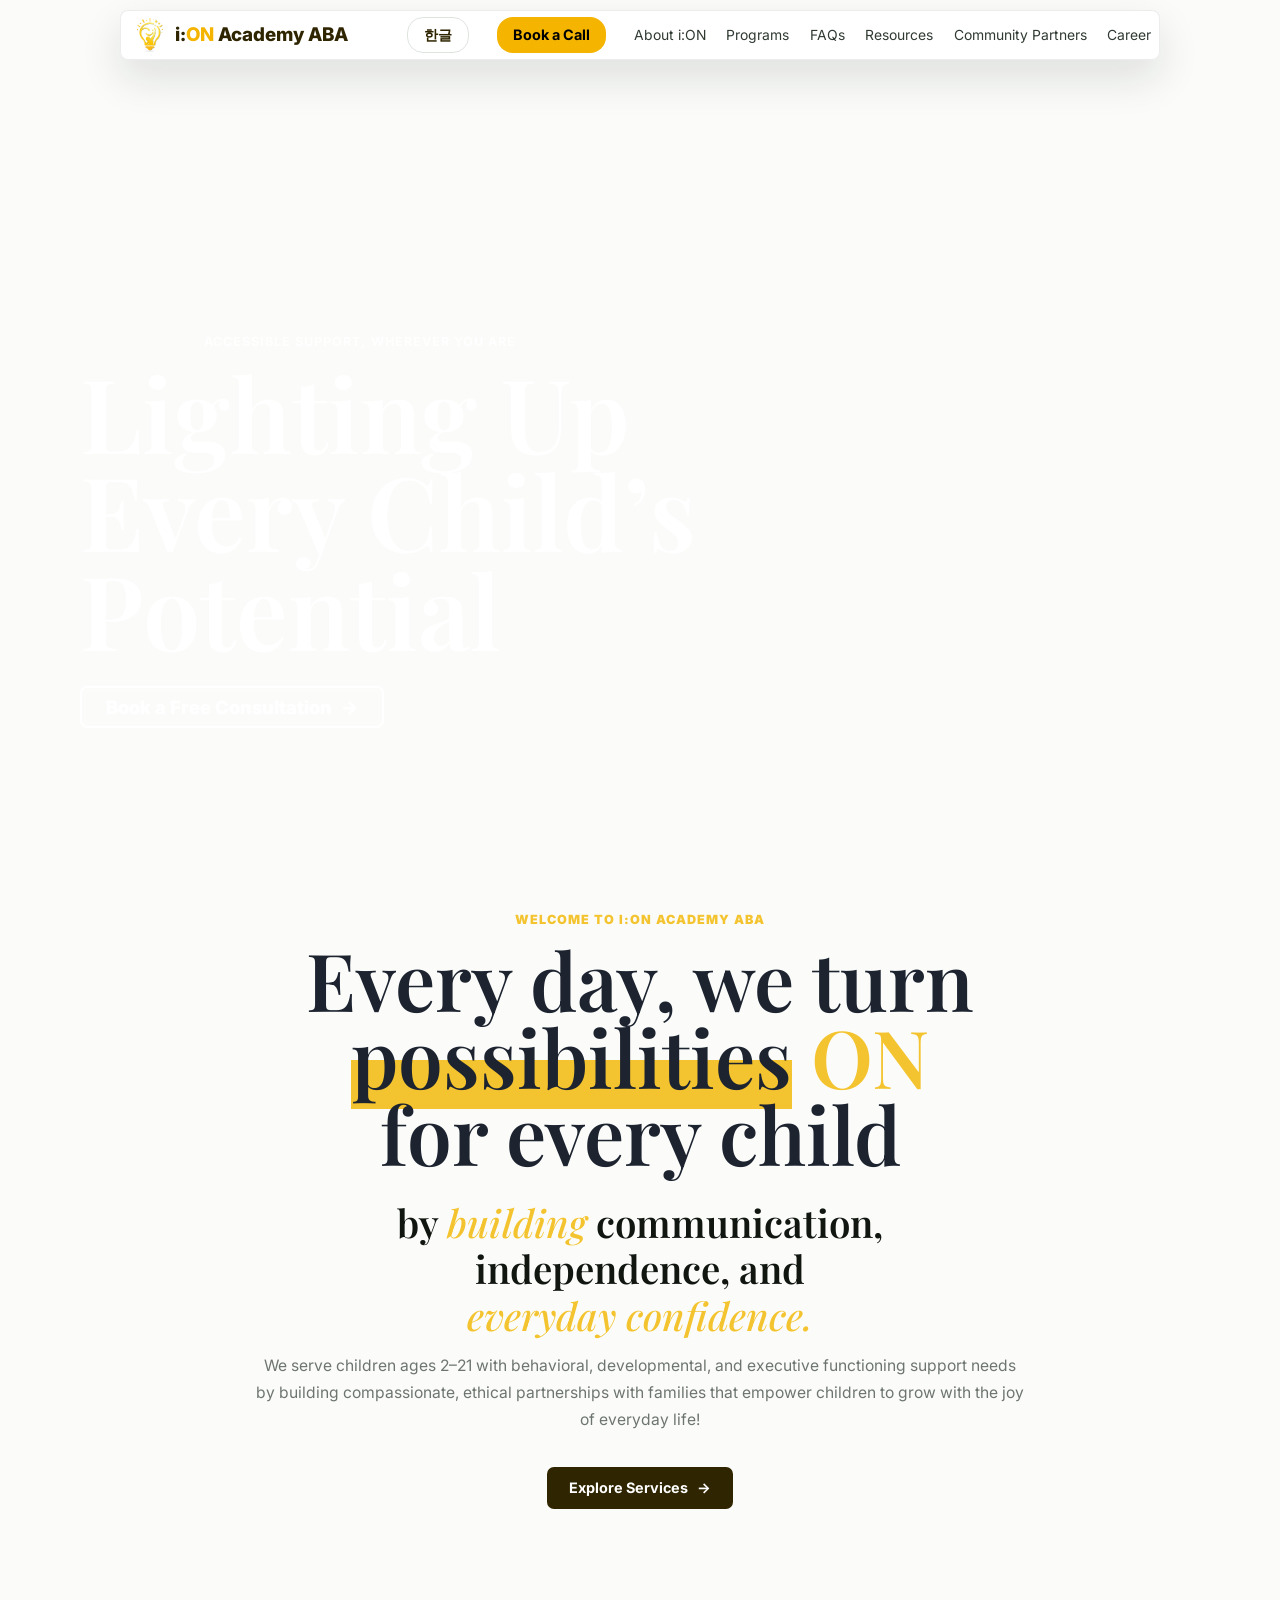
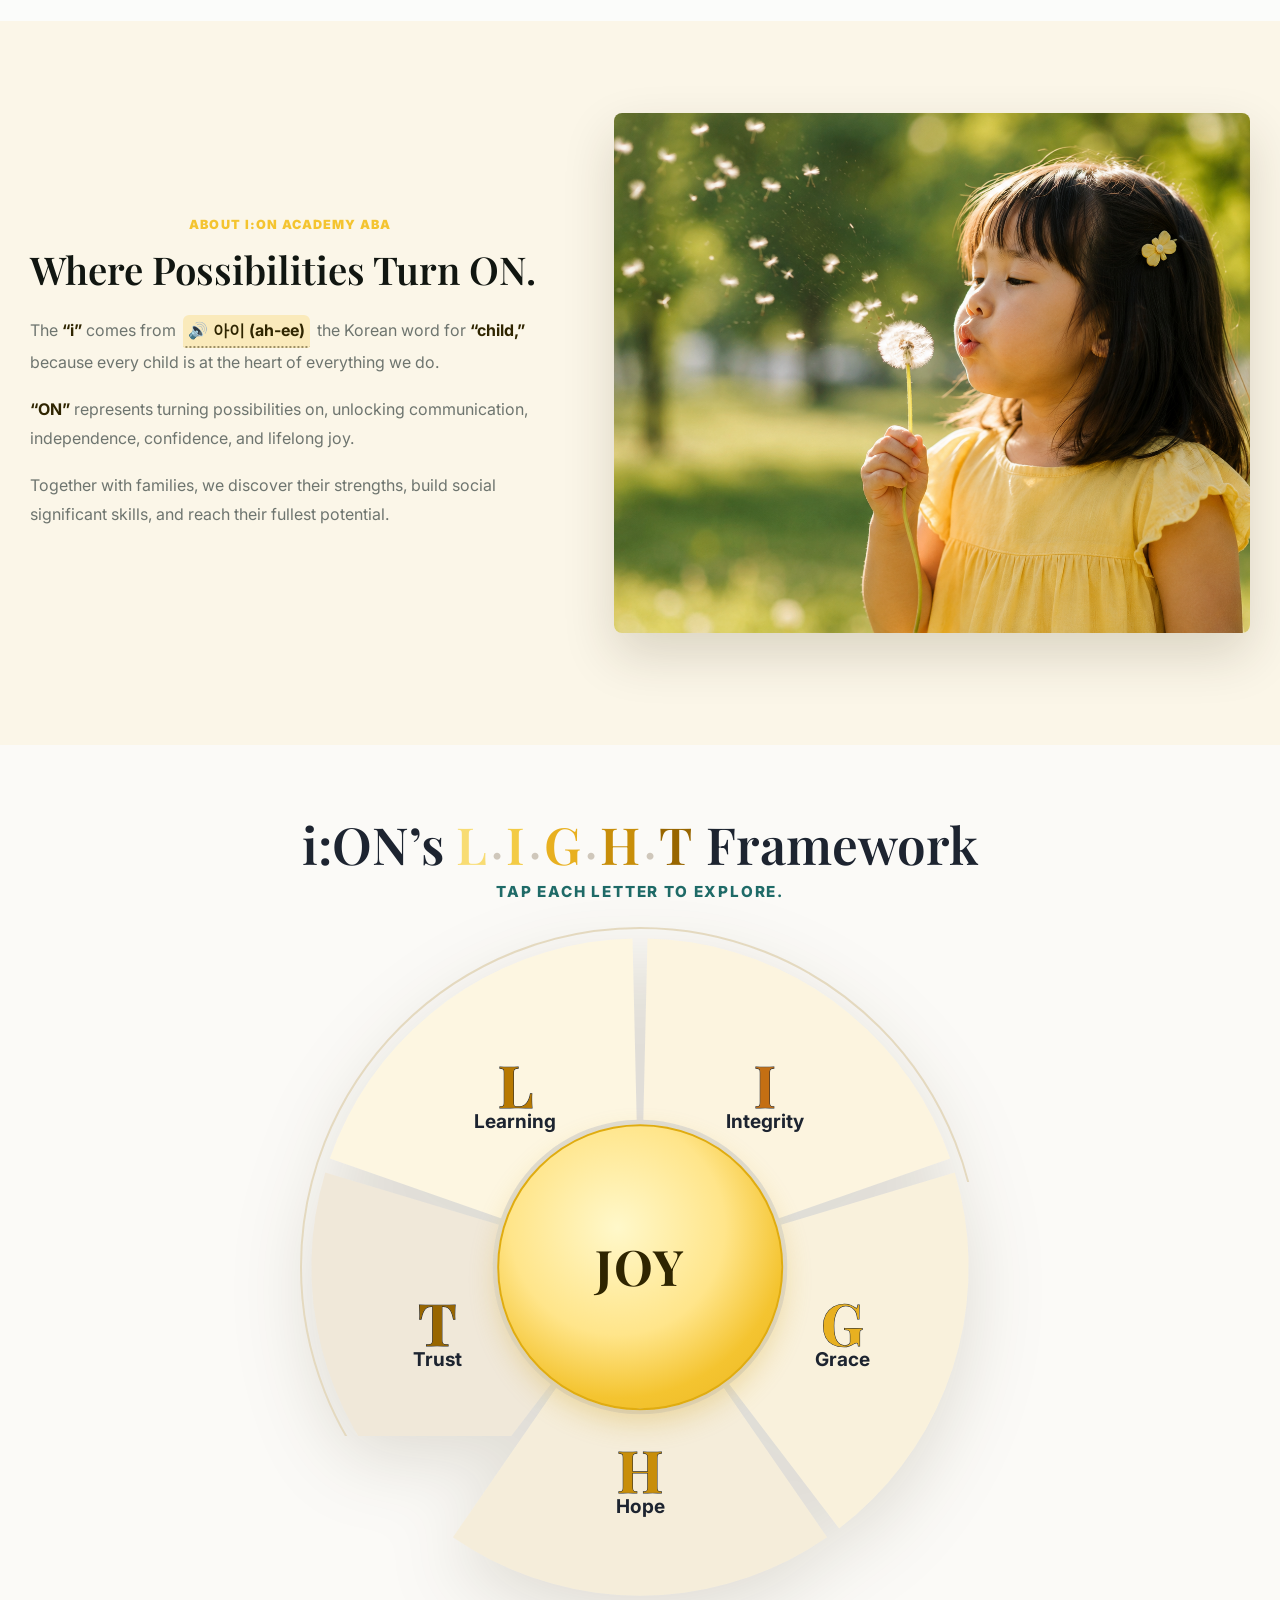
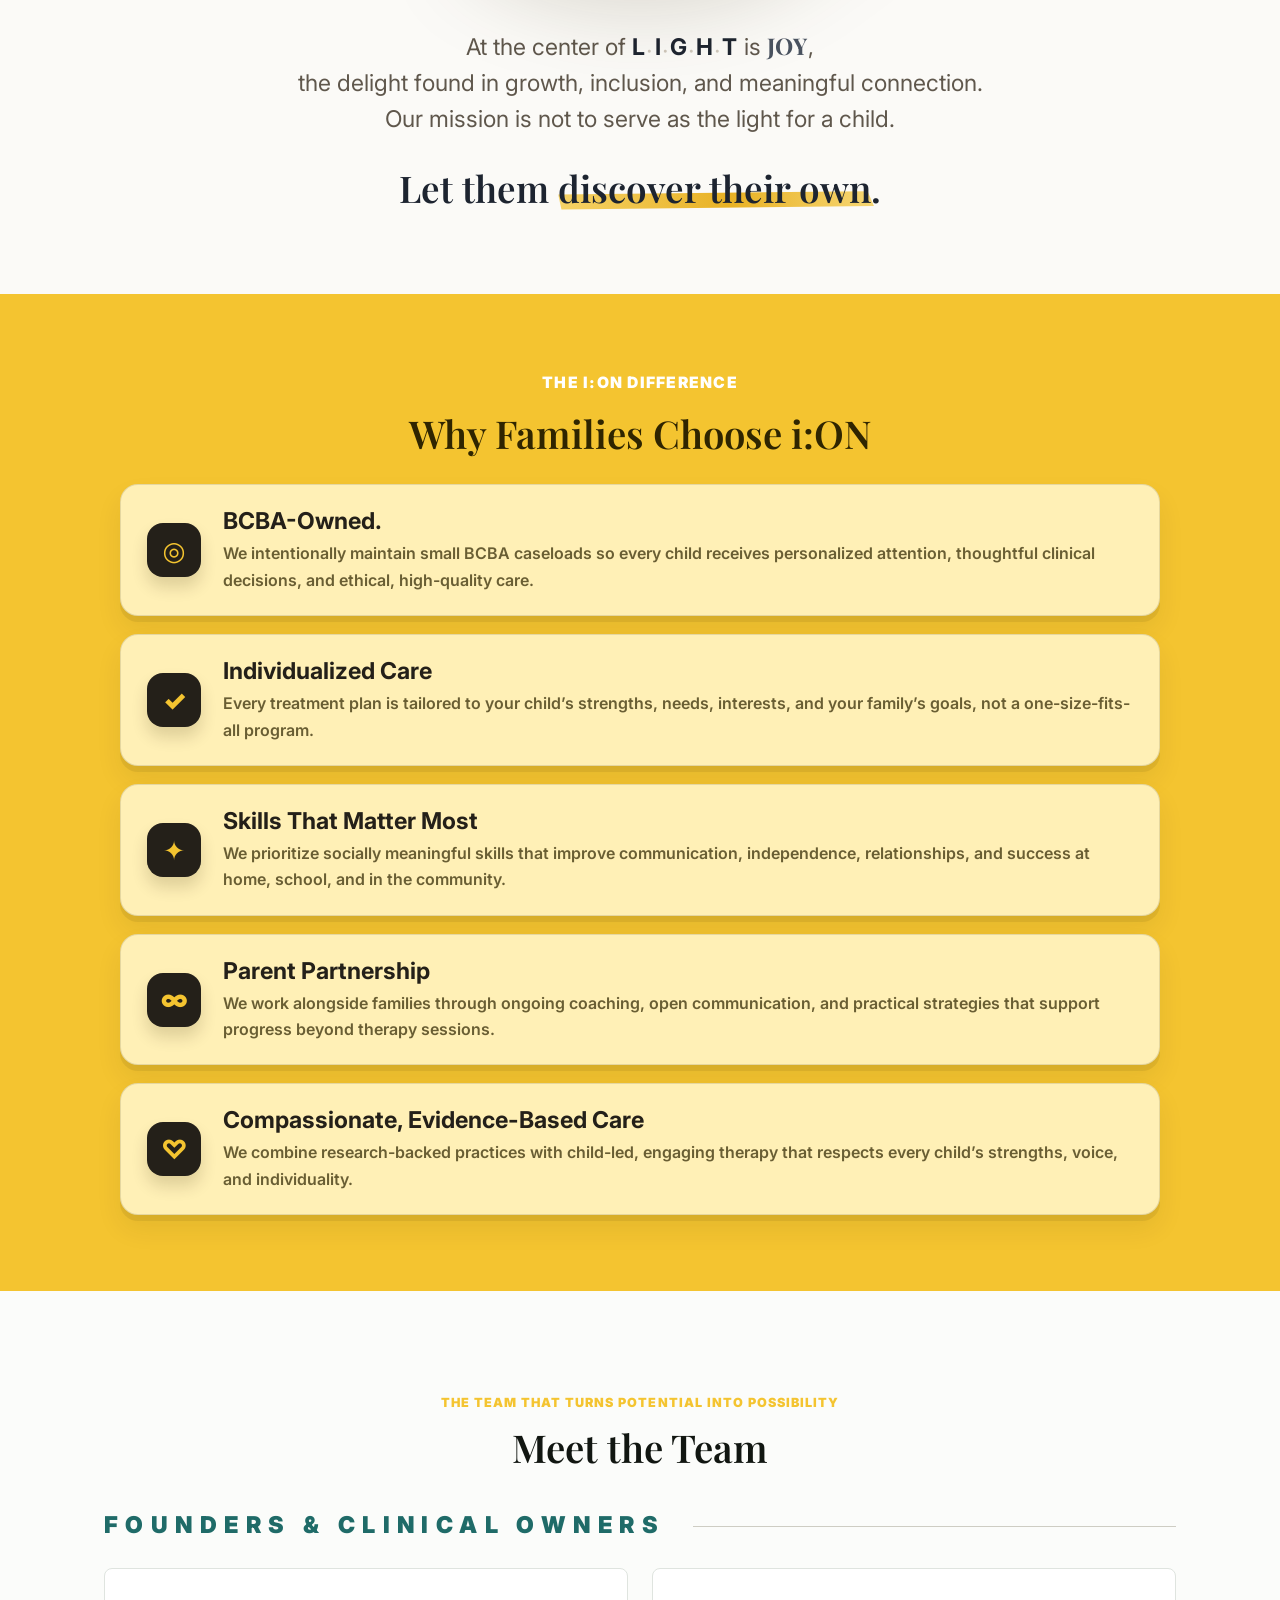
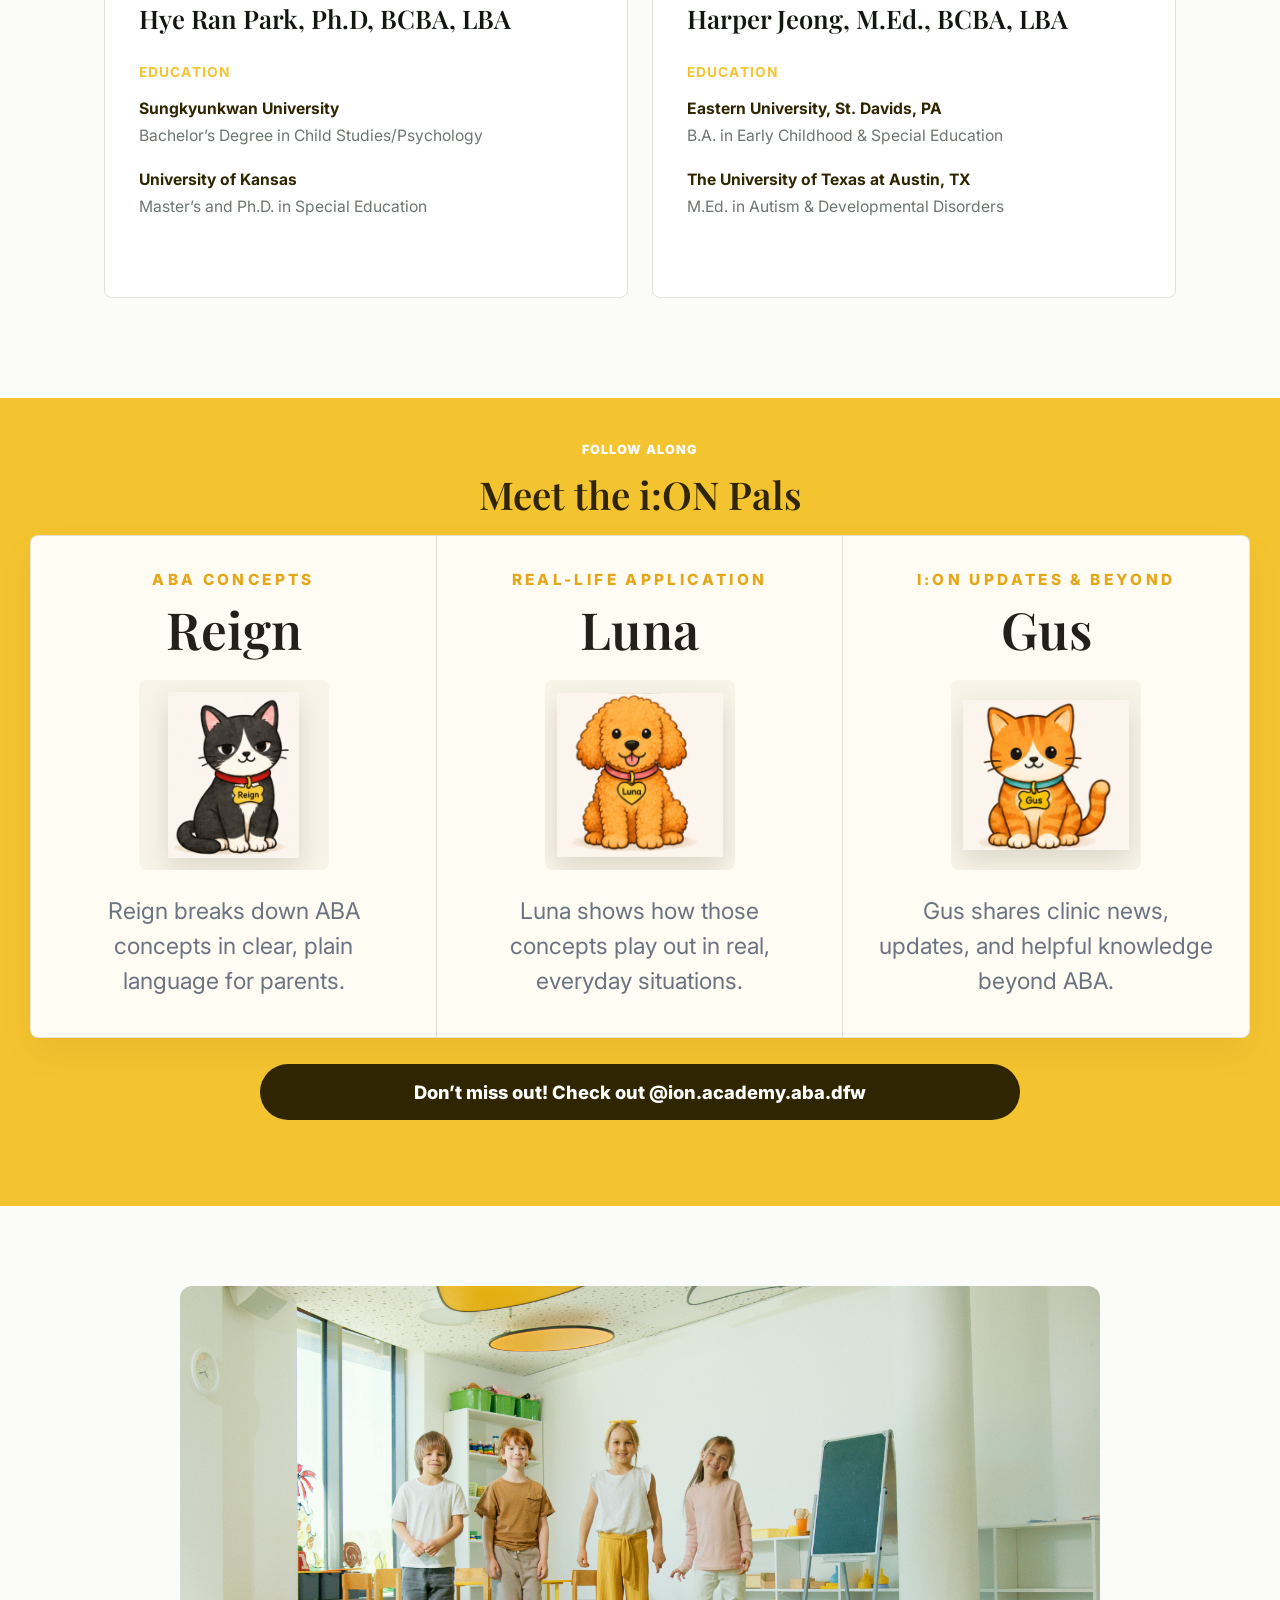
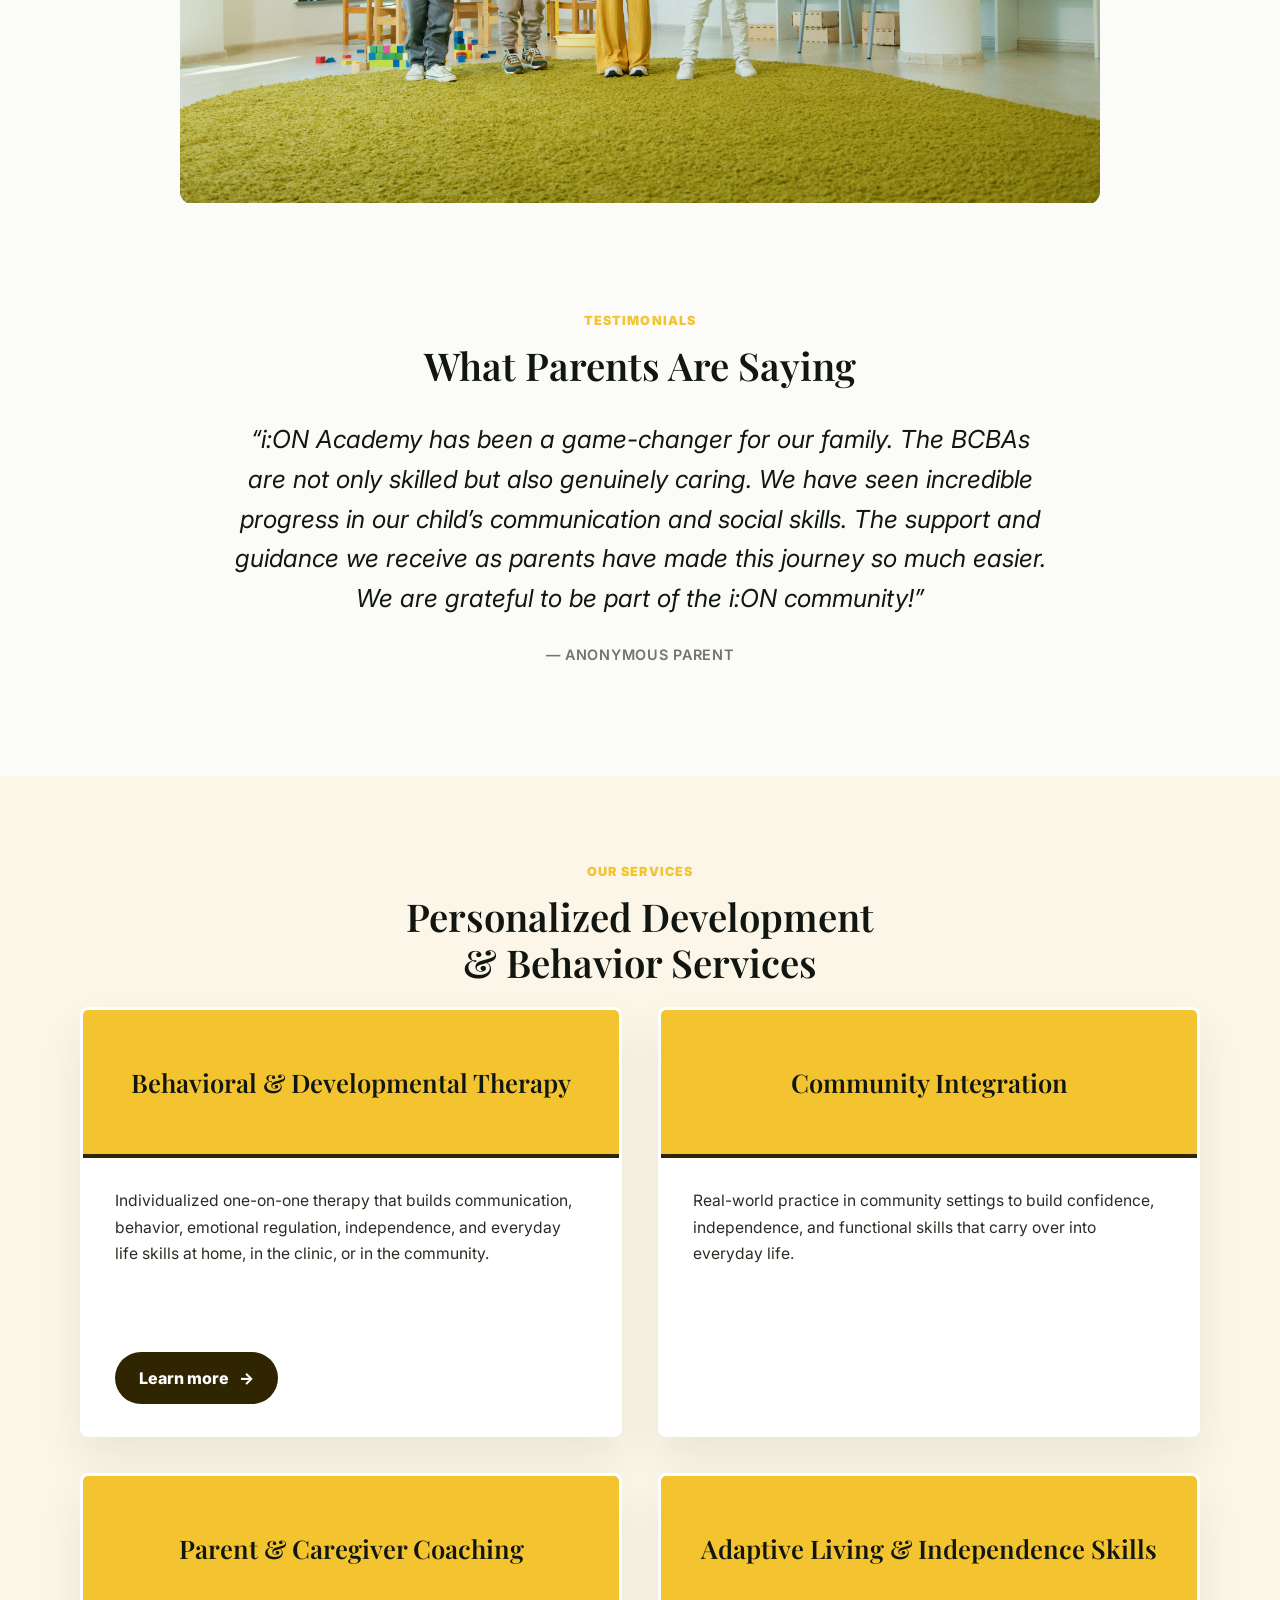
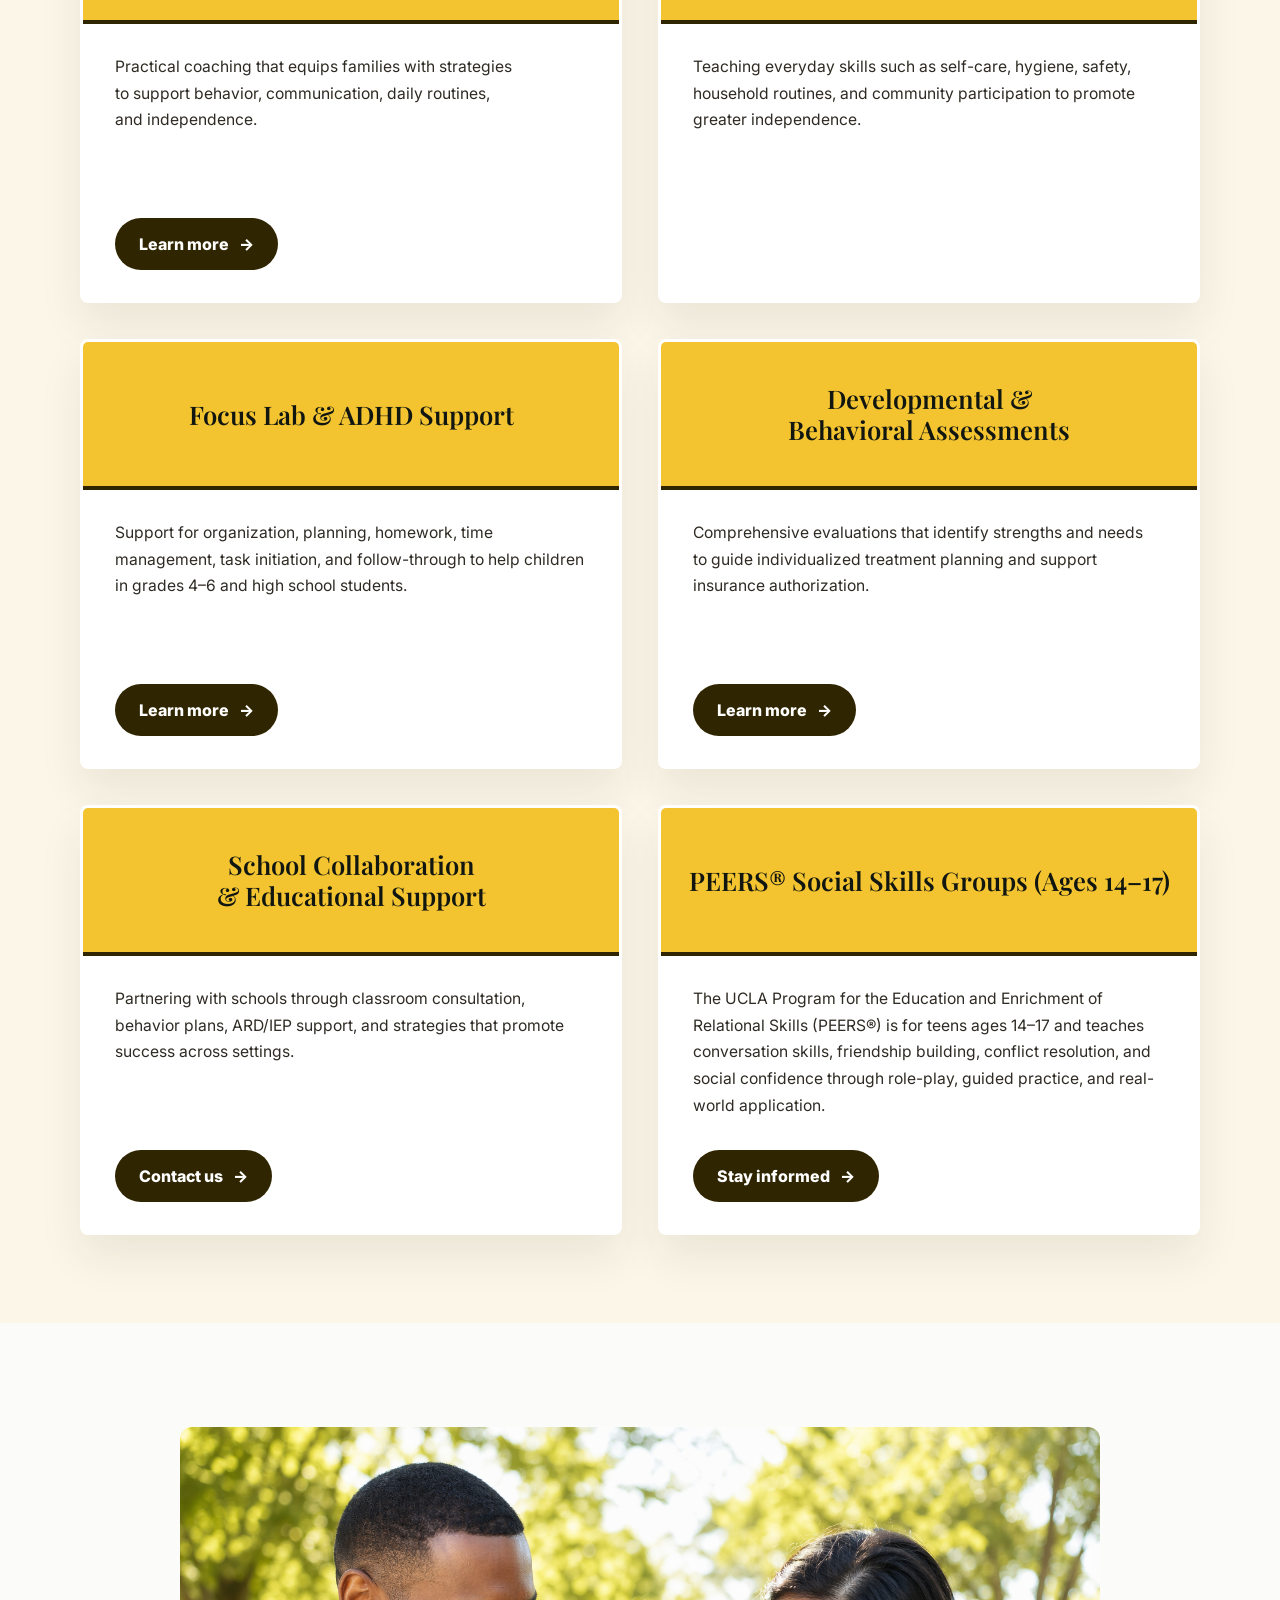
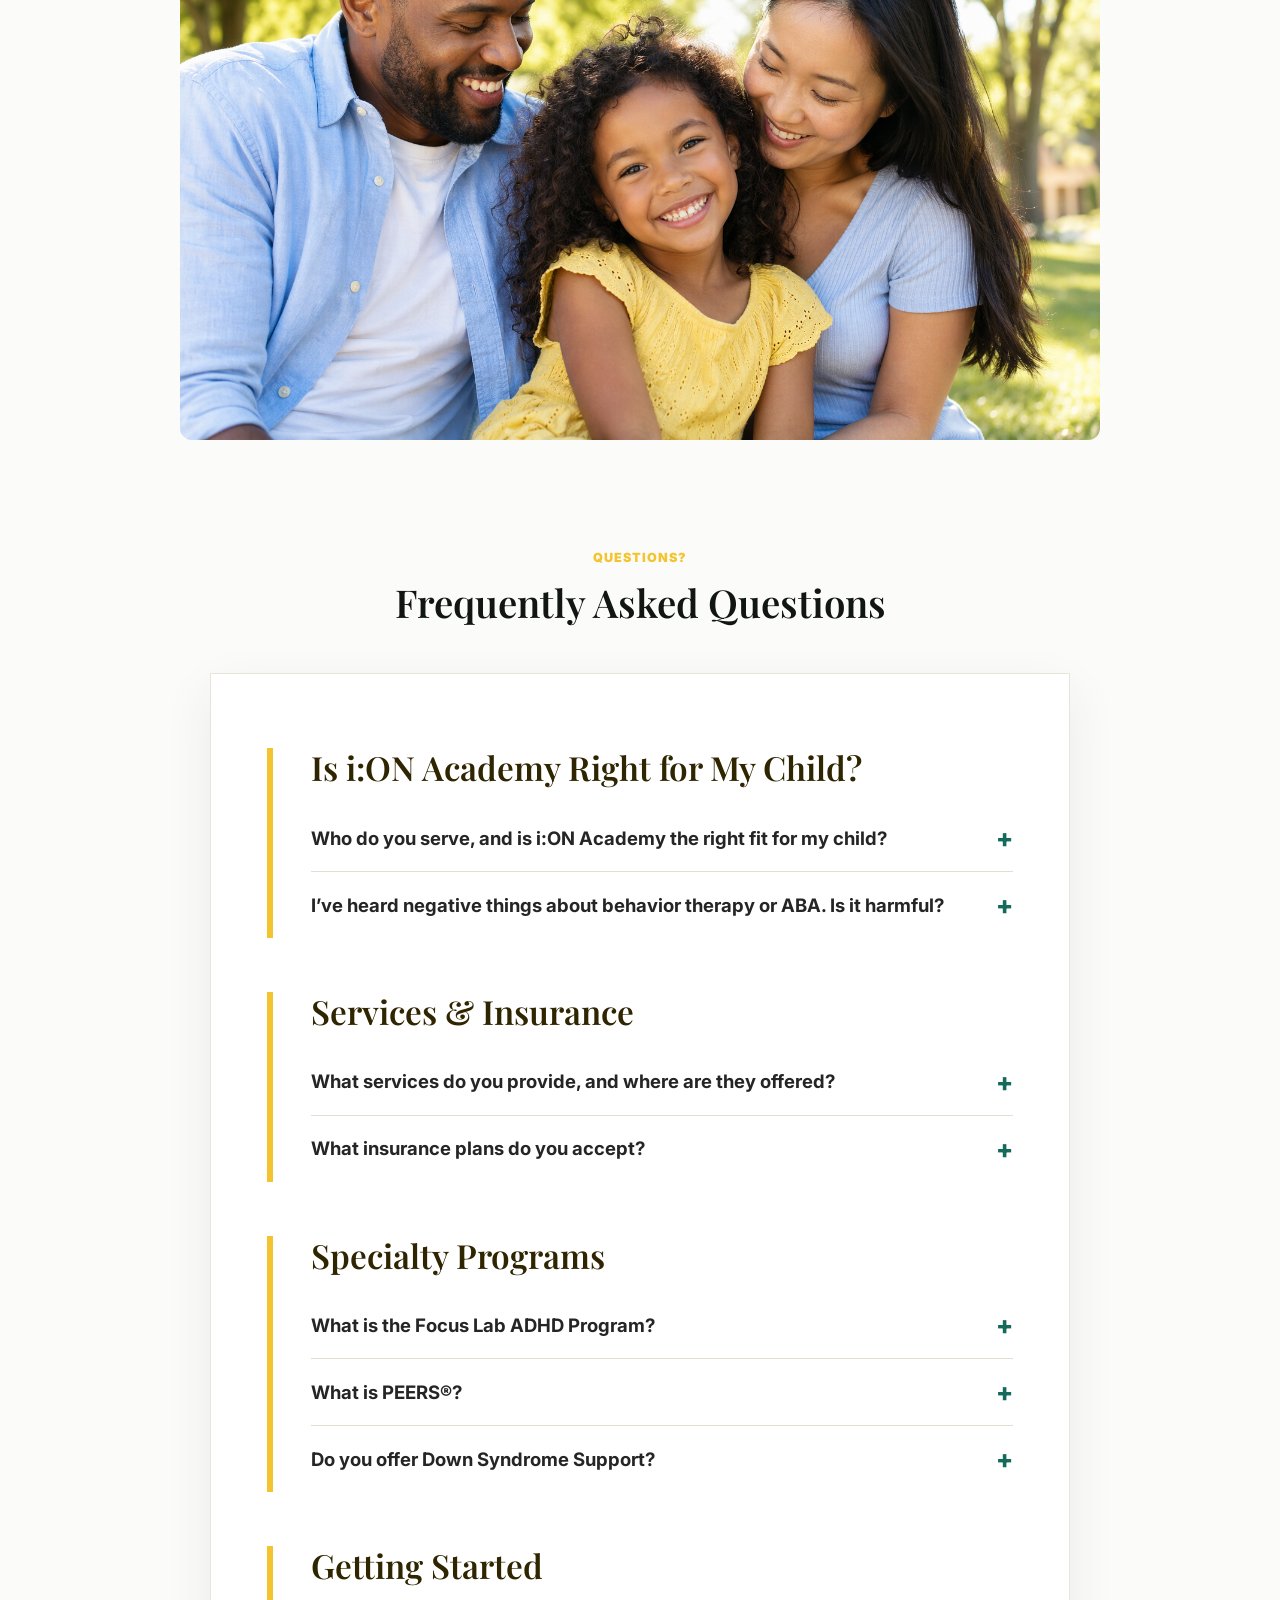
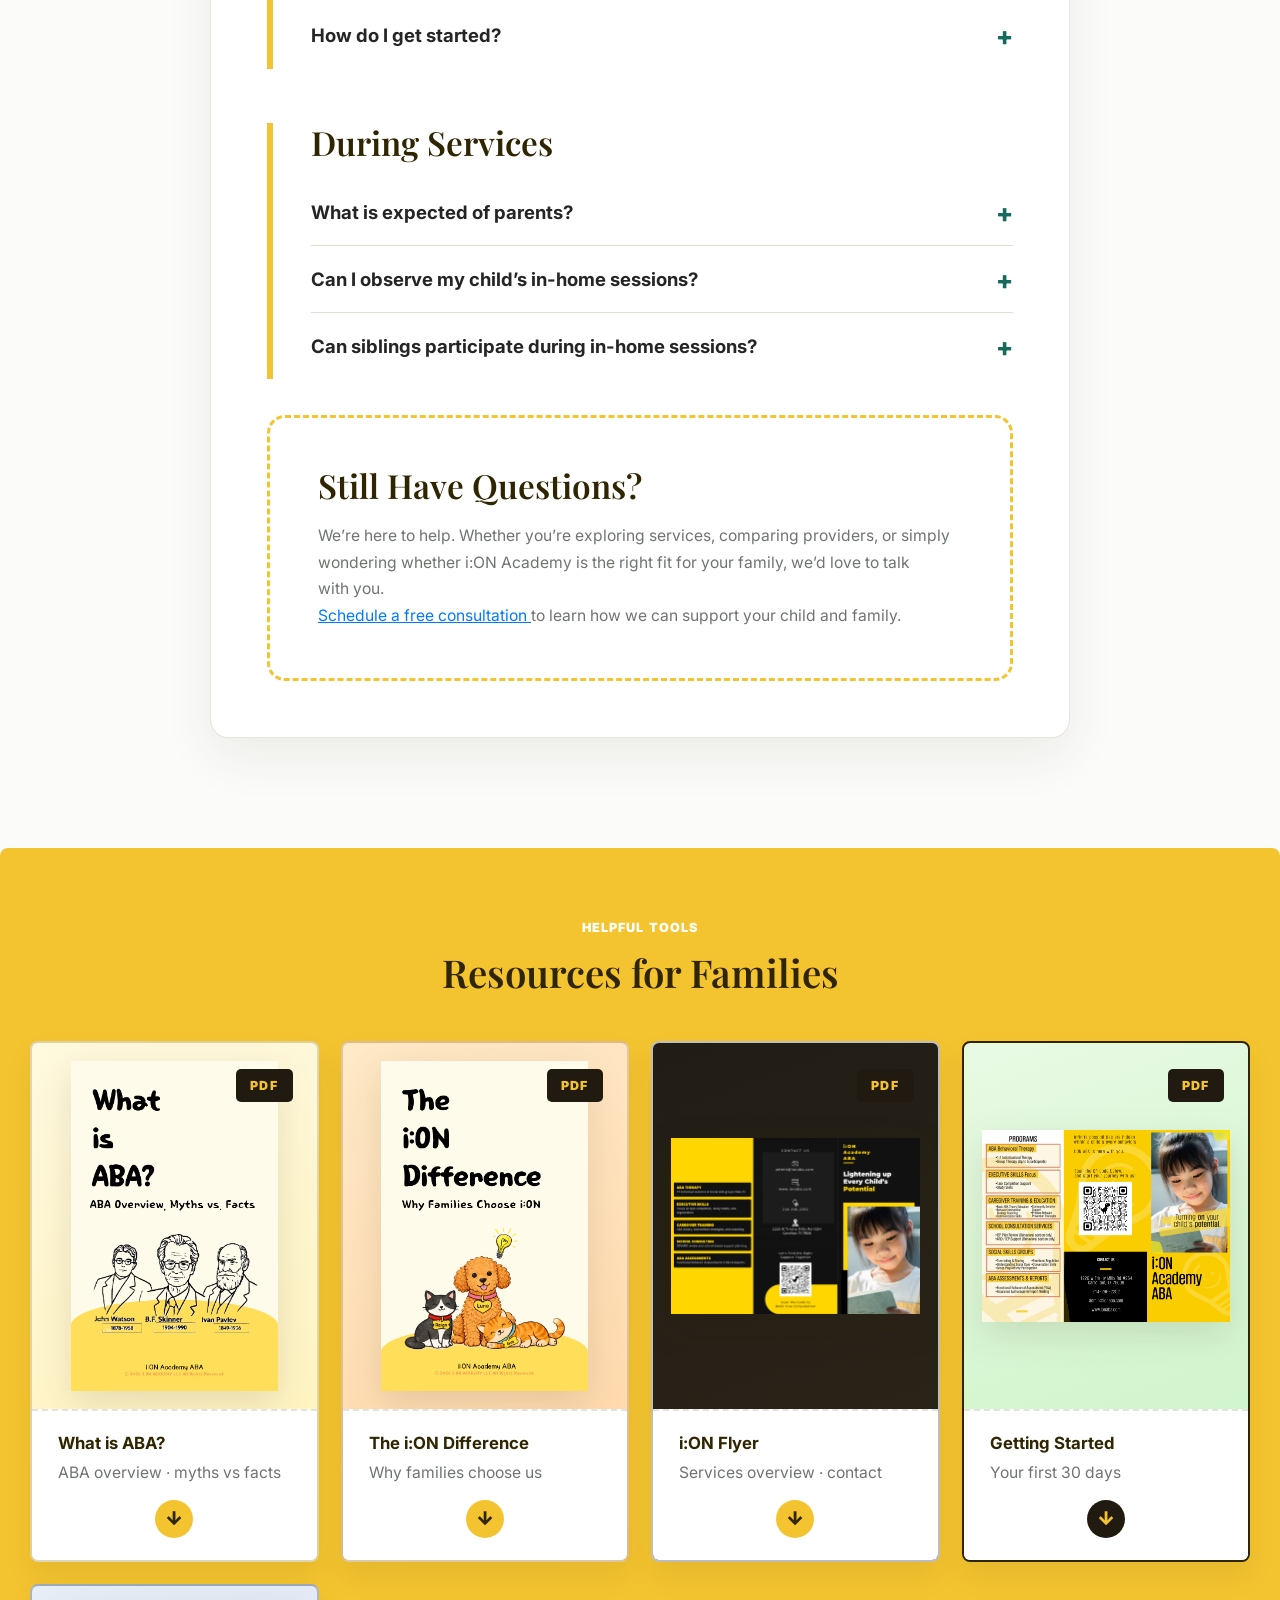
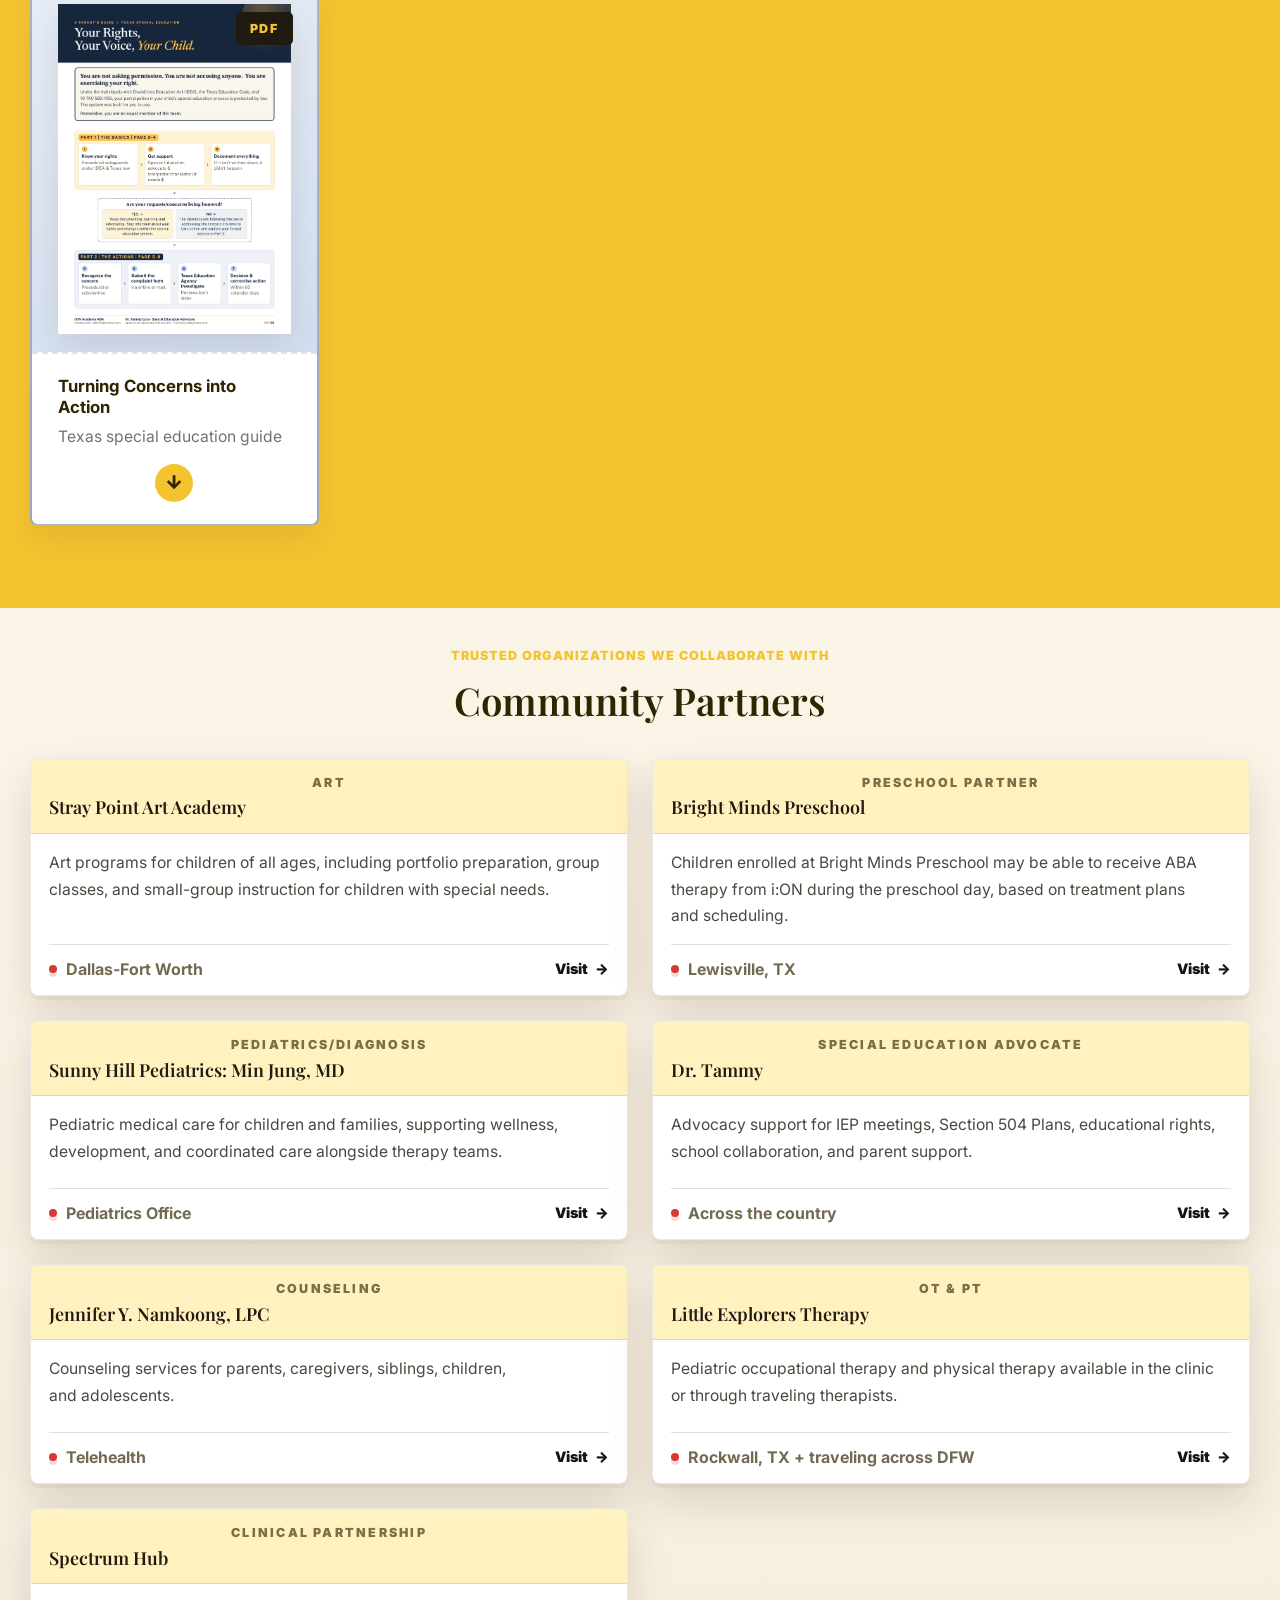
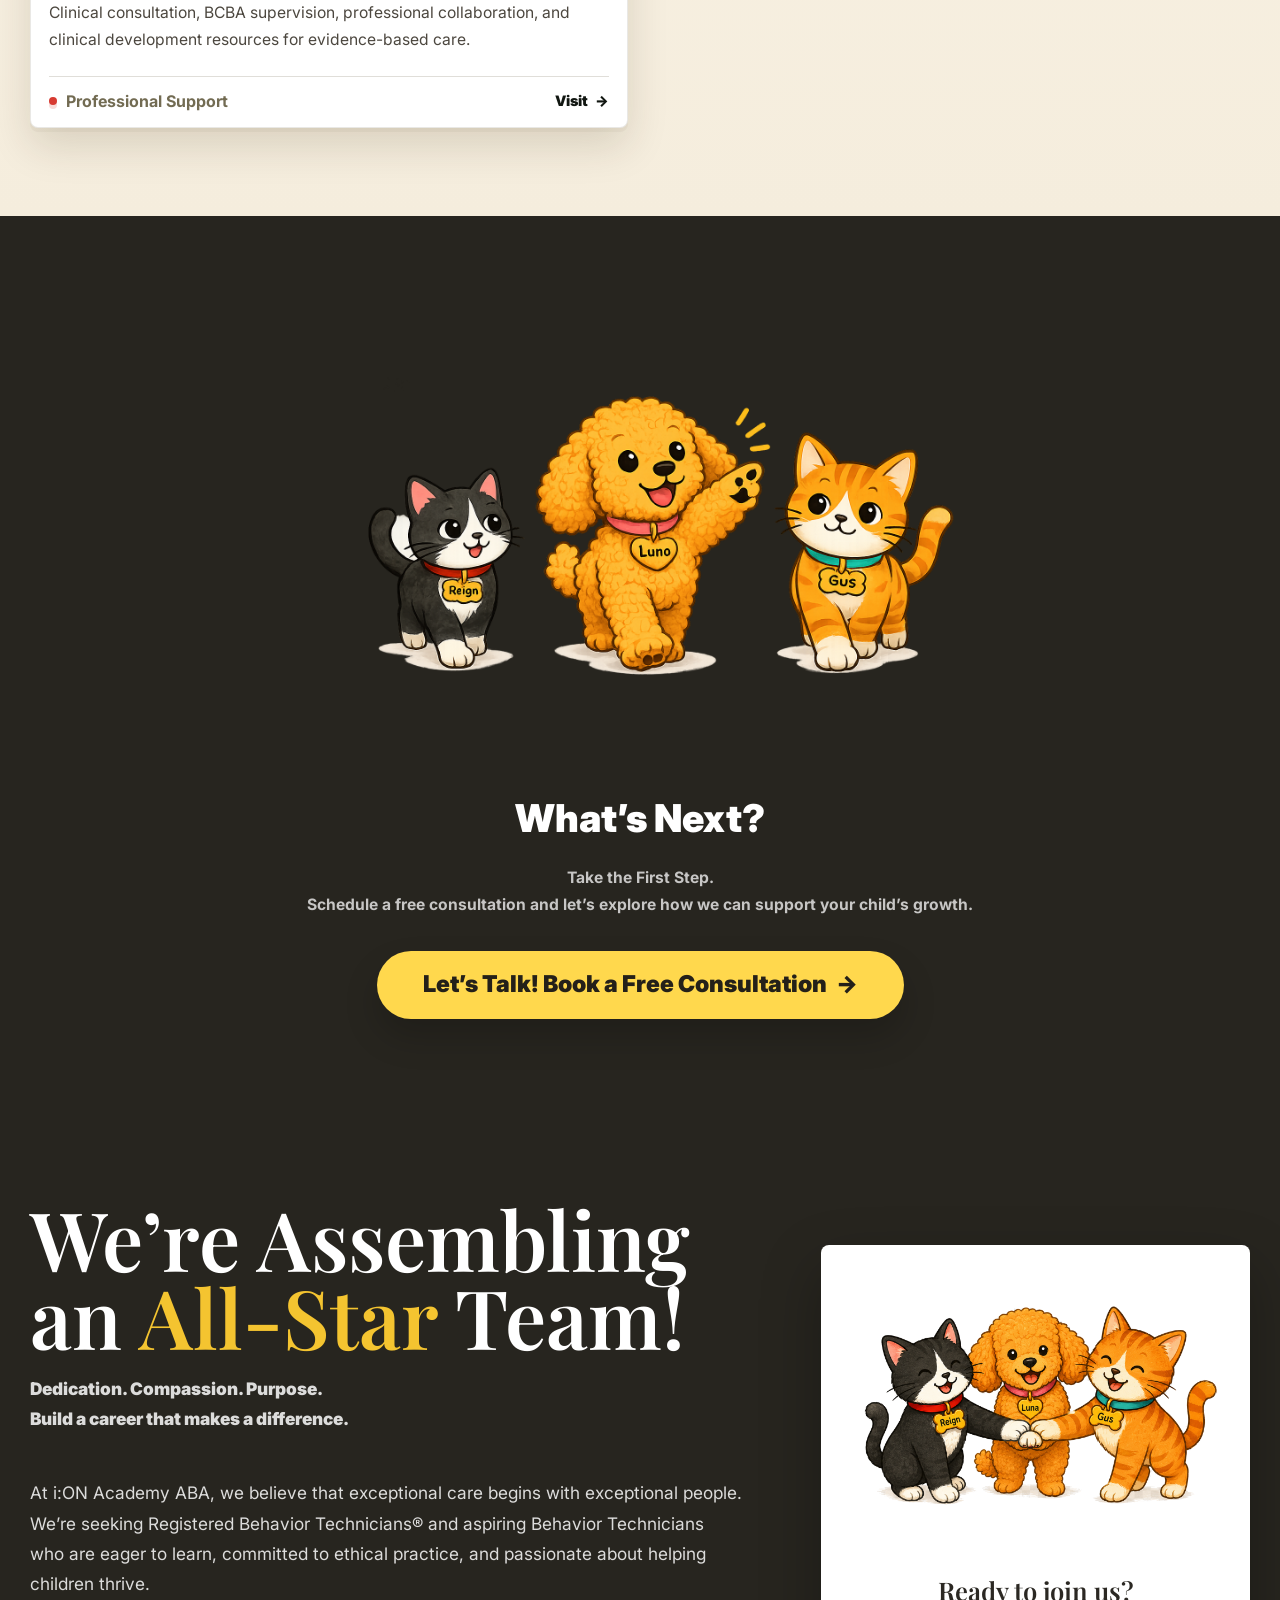
==== commit 90258b89: "Link hiring application form" ====
--- a/index.html
+++ b/index.html
@@ -1001,12 +1001,13 @@
           <p>Tell us a little about you. We would love to meet you.</p>
           <a
             class="careers-button"
-            href="mailto:welcome@ionaba.com?subject=Application%20to%20Join%20i%3AON%20Academy%20ABA&body=Hello%20i%3AON%20Academy%20ABA%2C%0A%0AI%20am%20interested%20in%20joining%20your%20team.%0A%0AName%3A%0APhone%3A%0AExperience%3A%0AAvailability%3A%0A%0AThank%20you."
+            href="https://forms.gle/G1NX2mkTKeQzh1tQ7"
+            target="_blank"
+            rel="noopener noreferrer"
           >
-            Email Us to Apply
+            Application Form
           </a>
           <strong>welcome@ionaba.com</strong>
-          <small>Attach your resume before sending.</small>
         </aside>
       </section>
     </main>
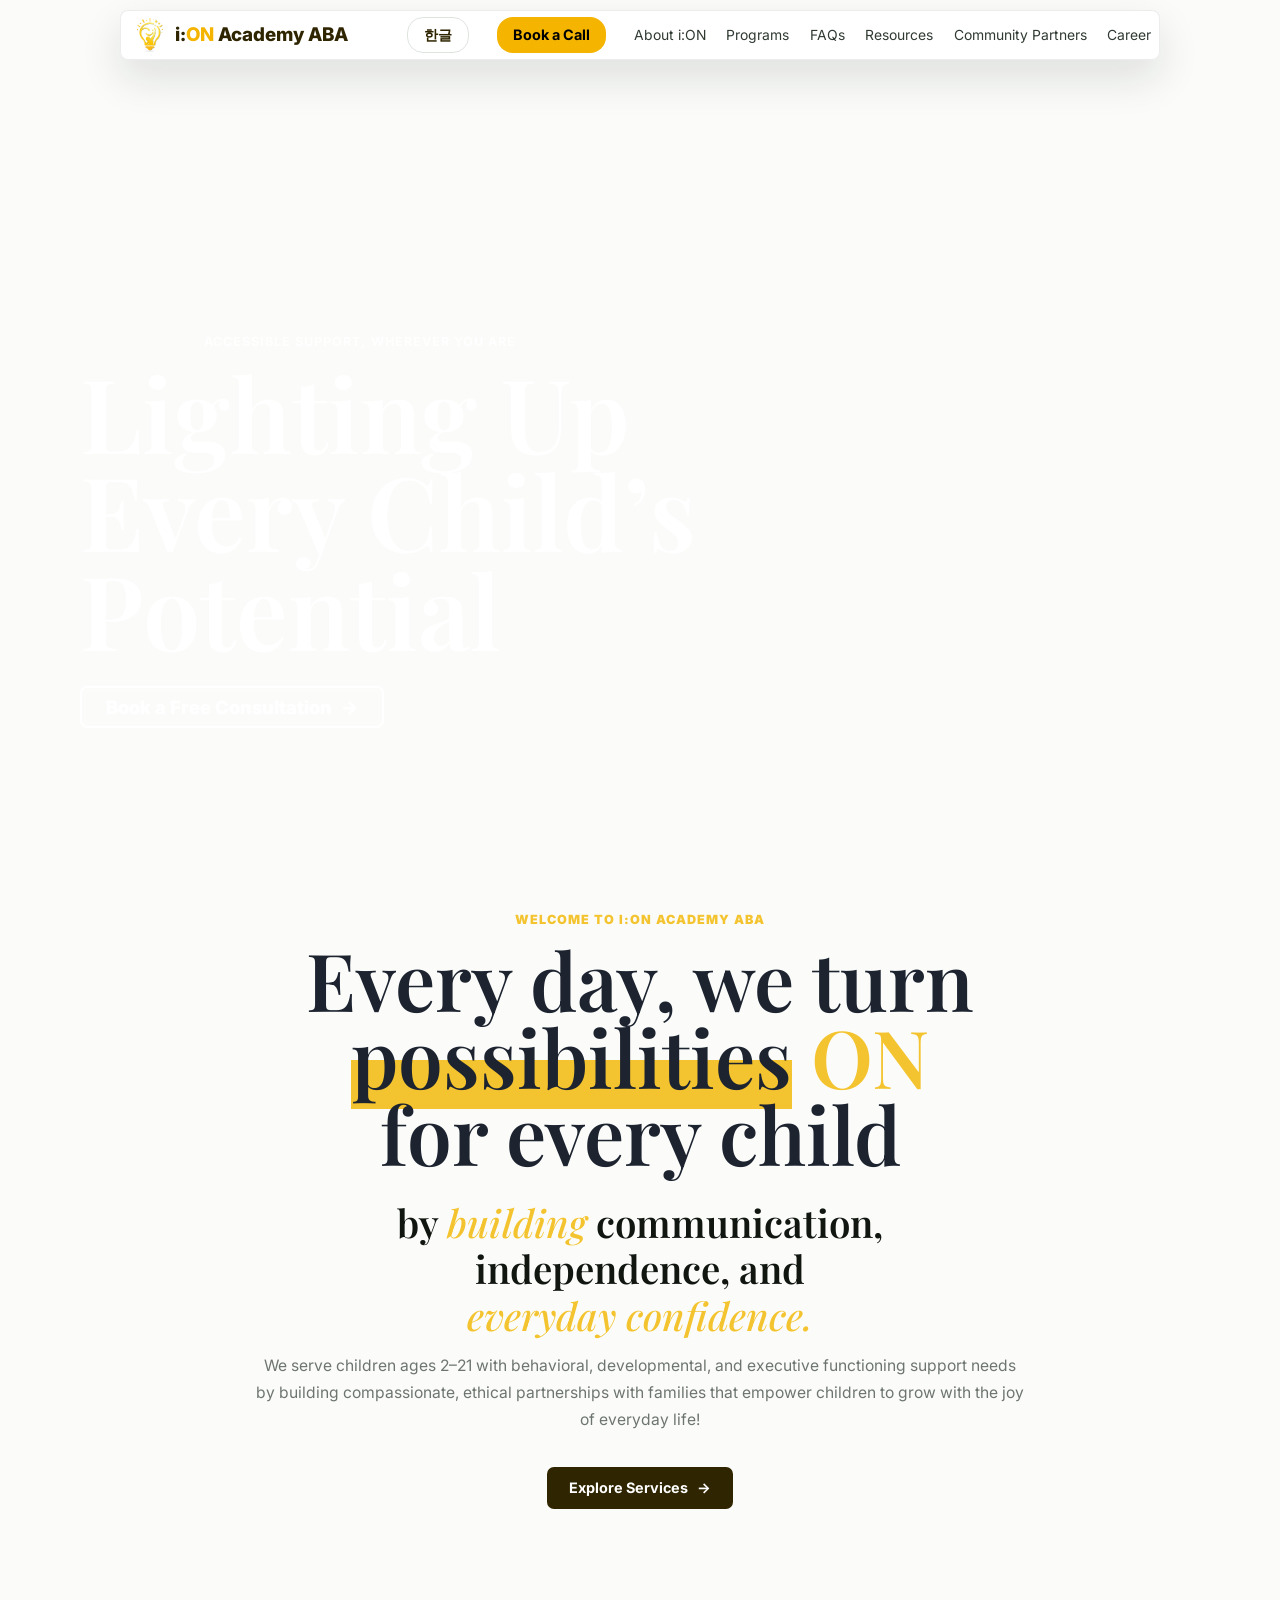
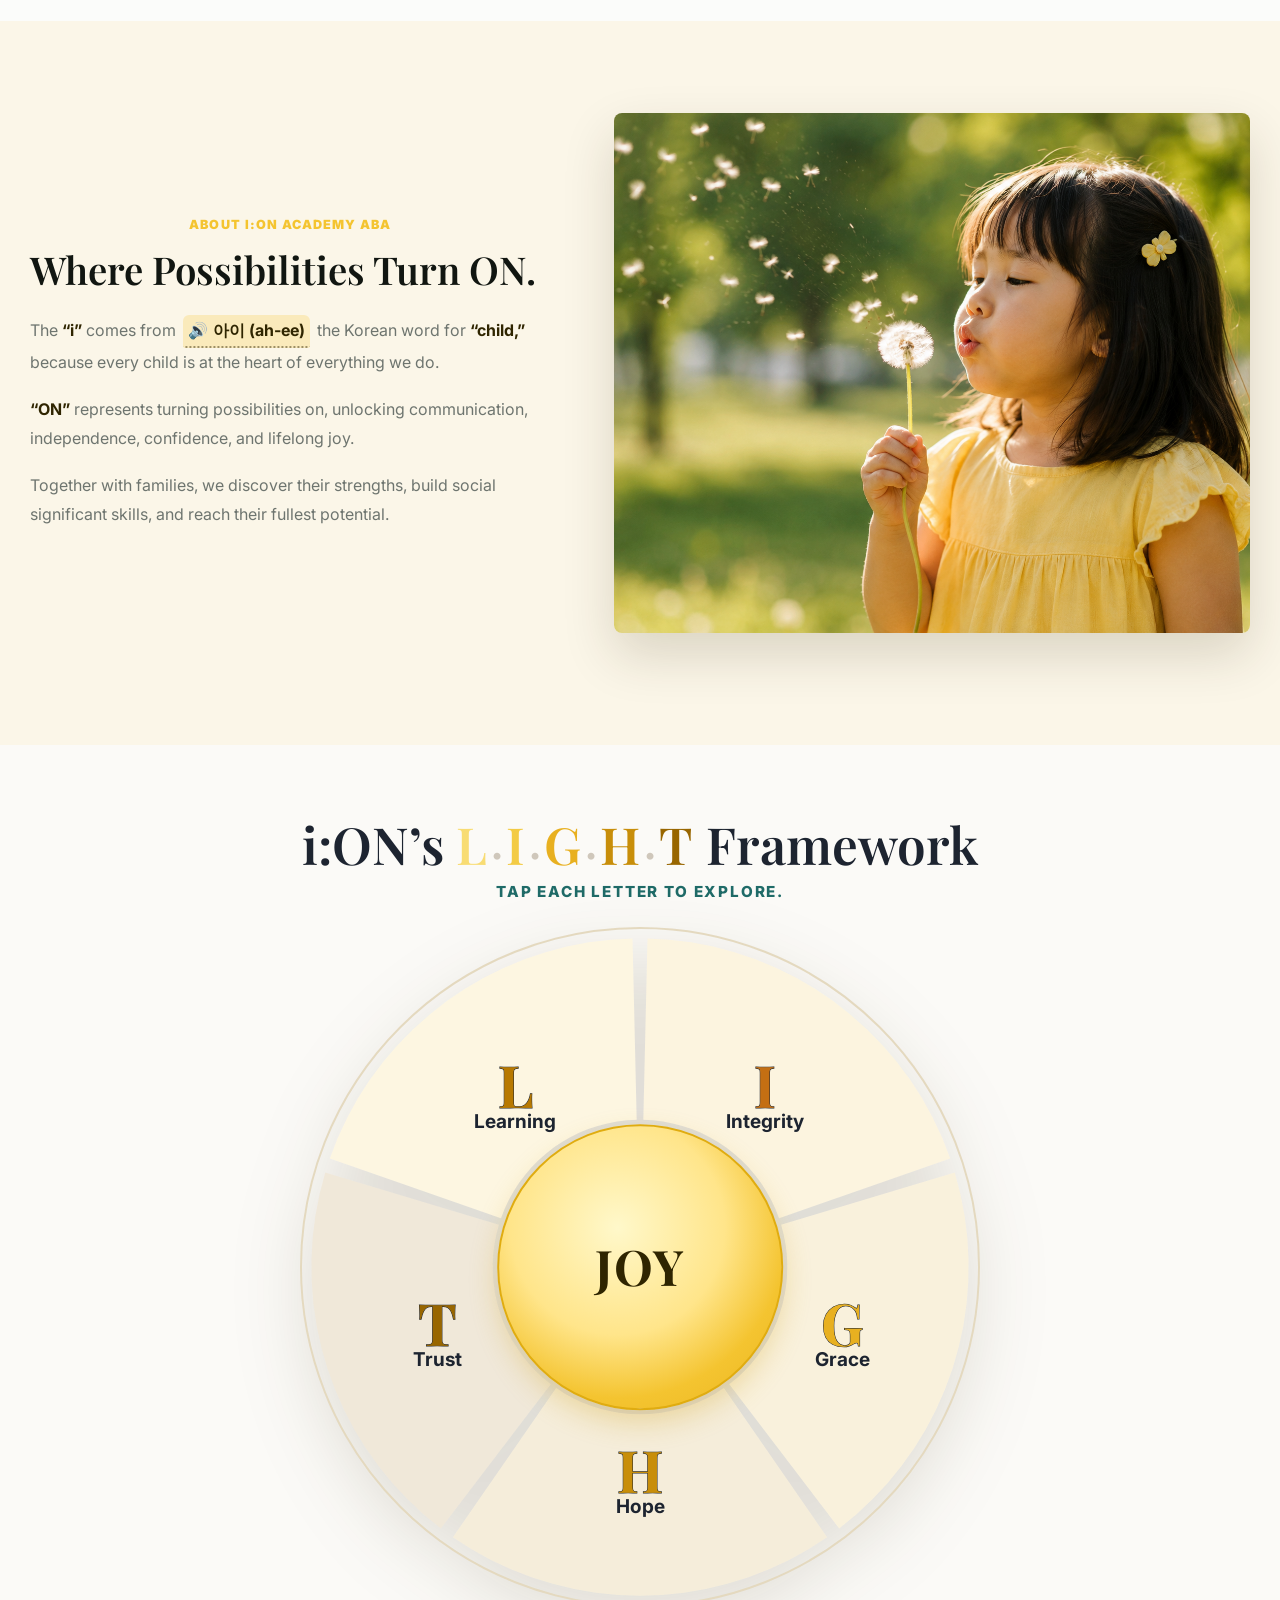
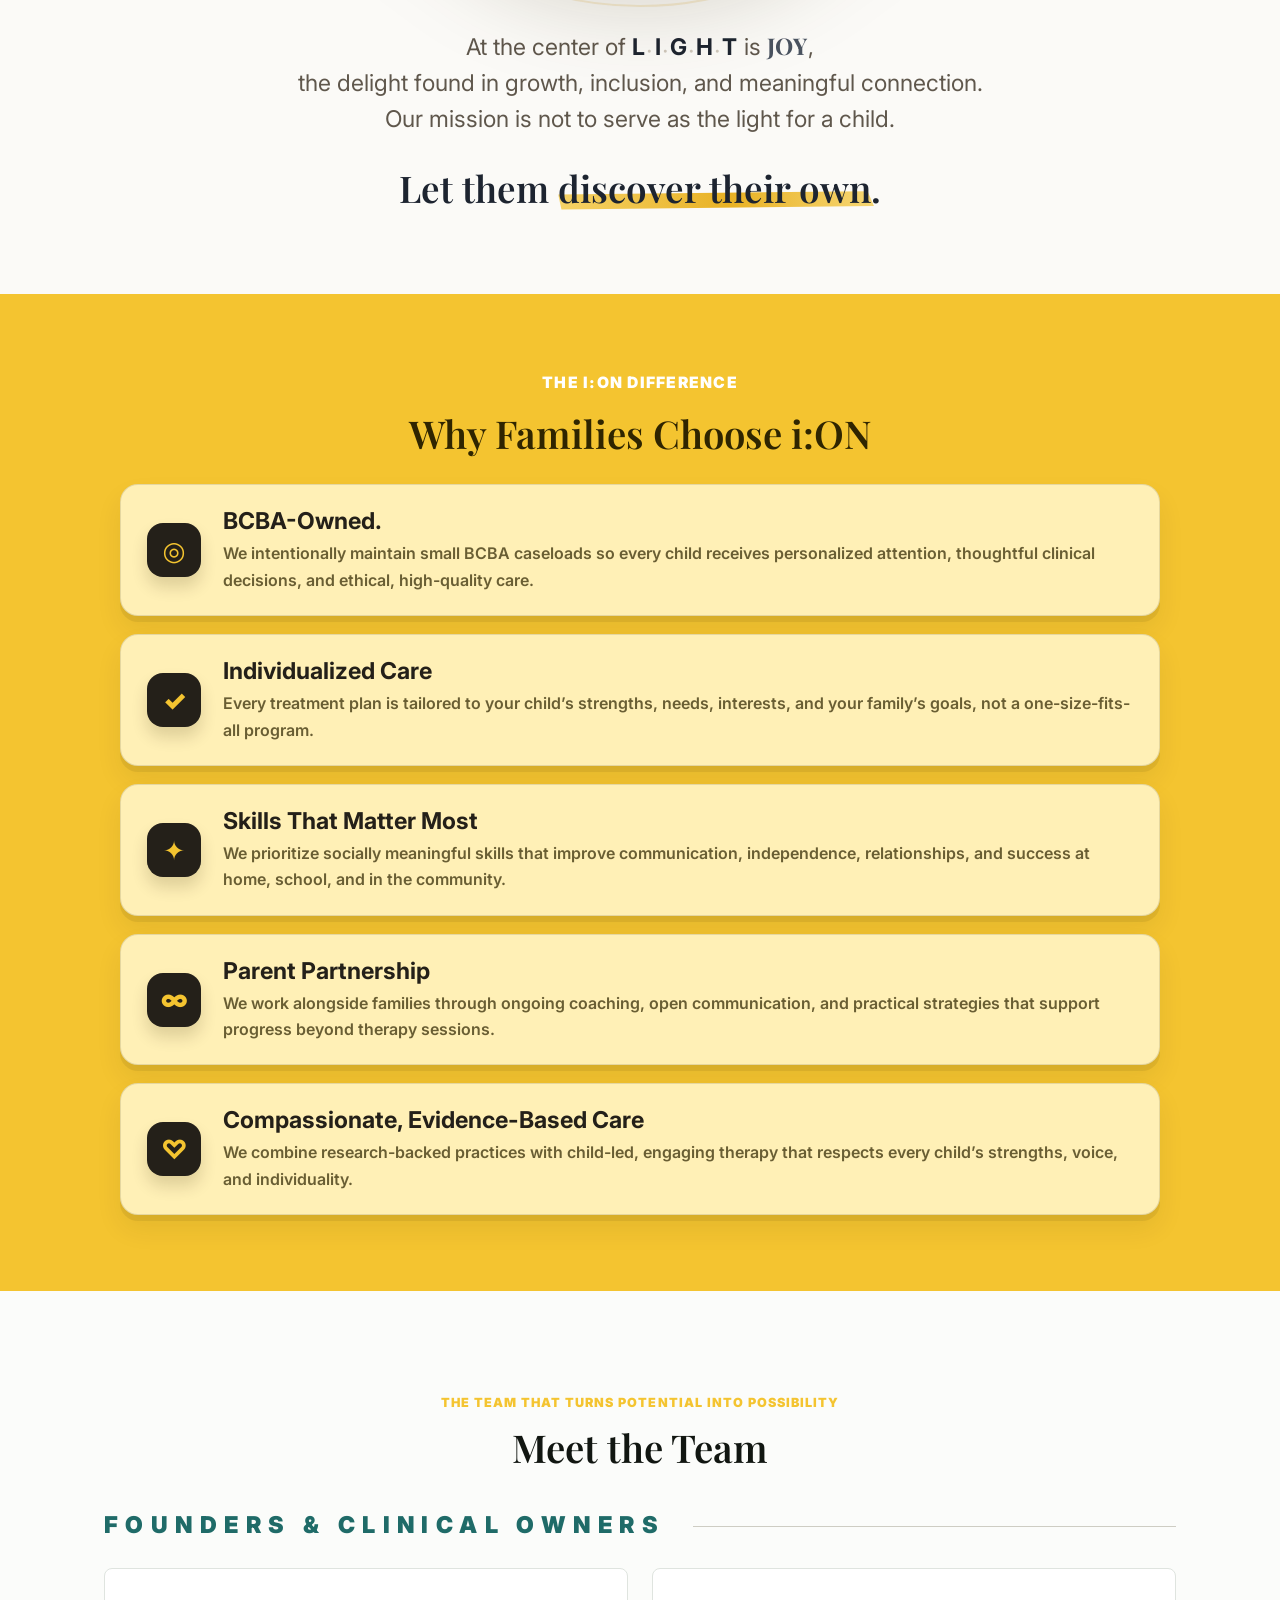
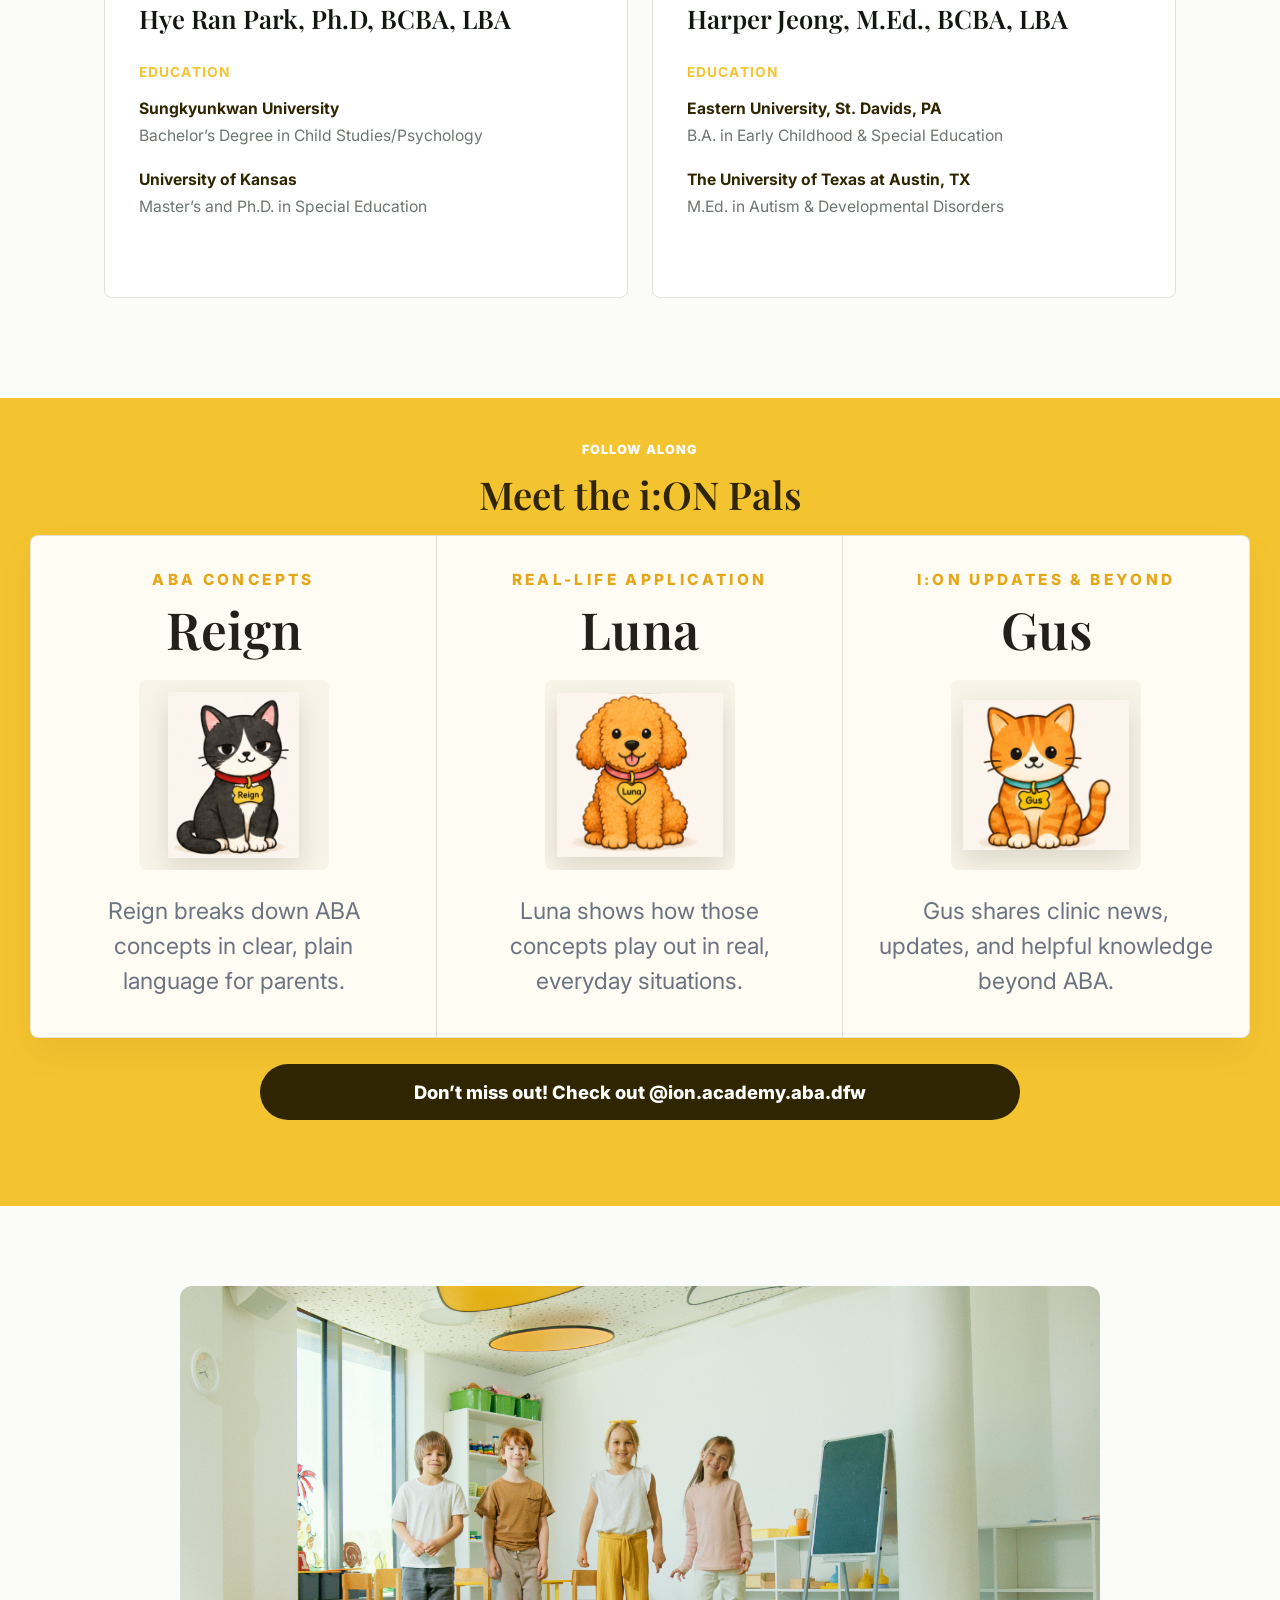
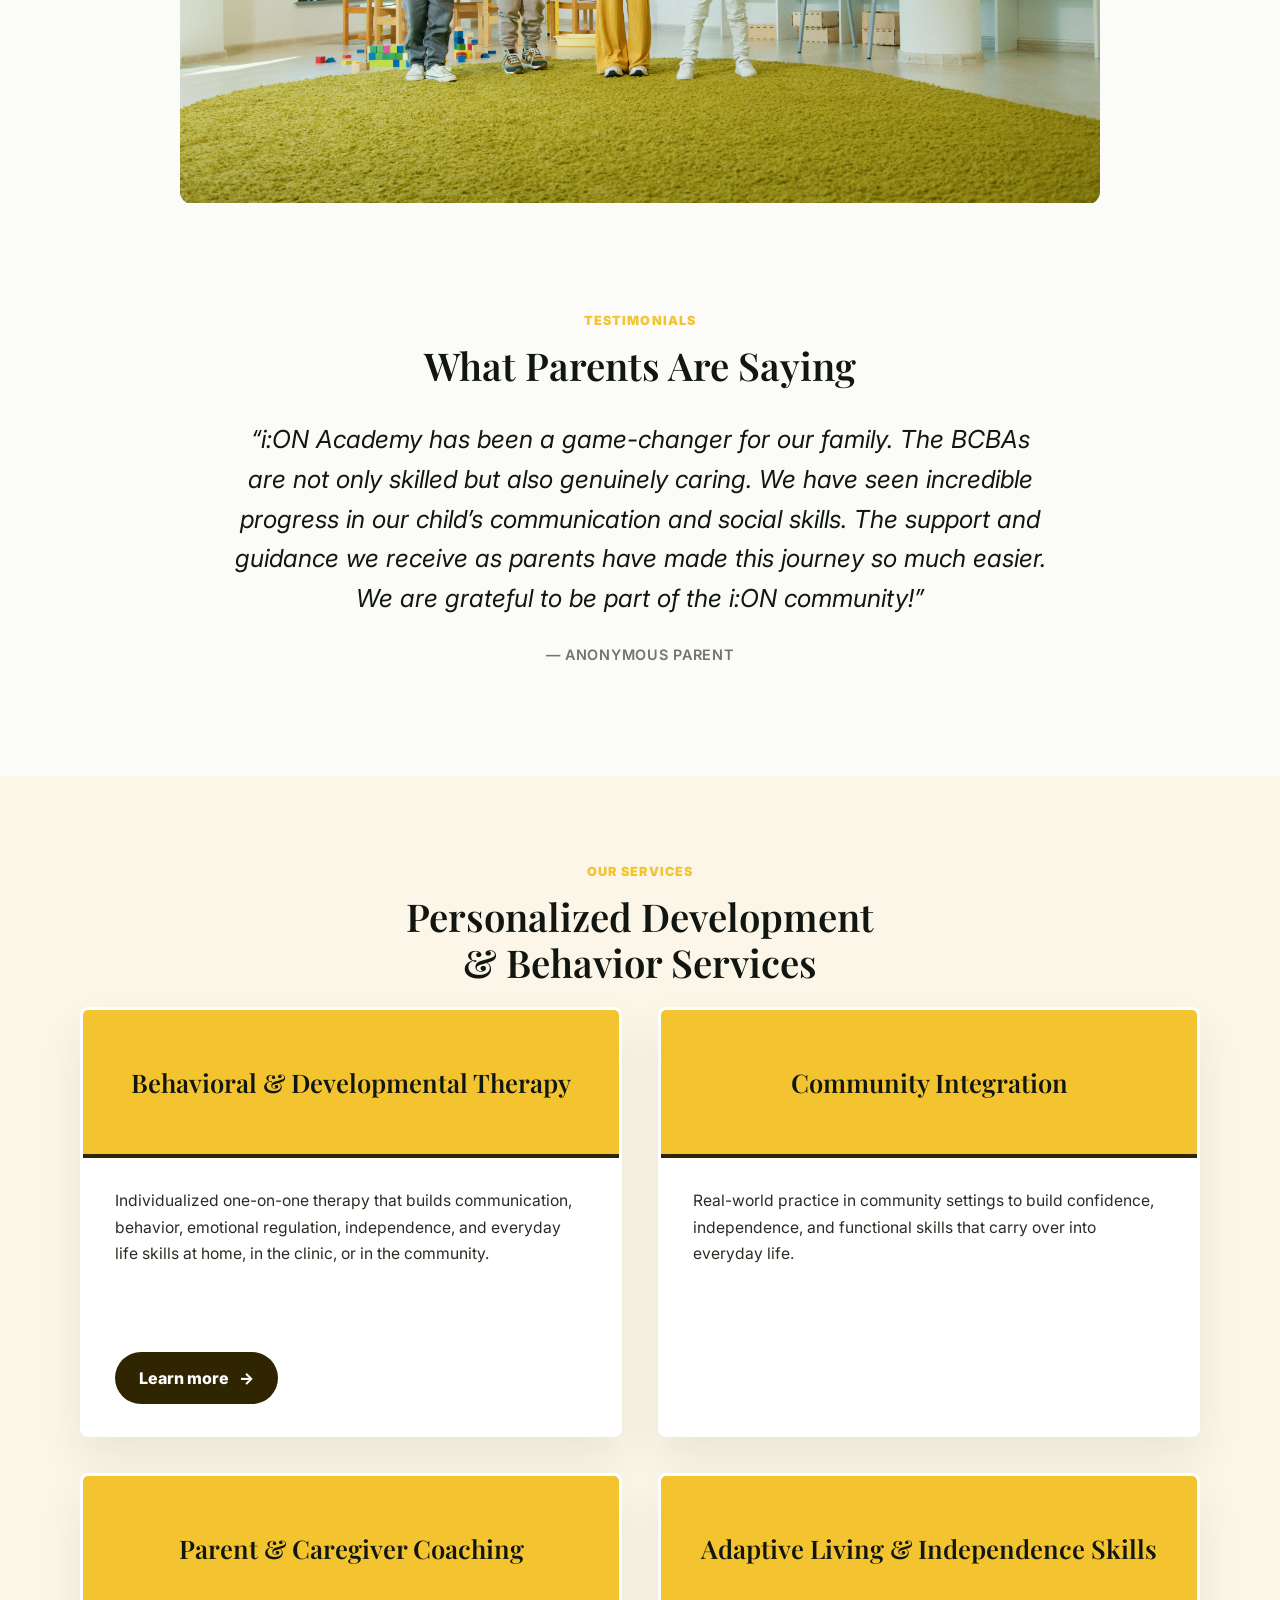
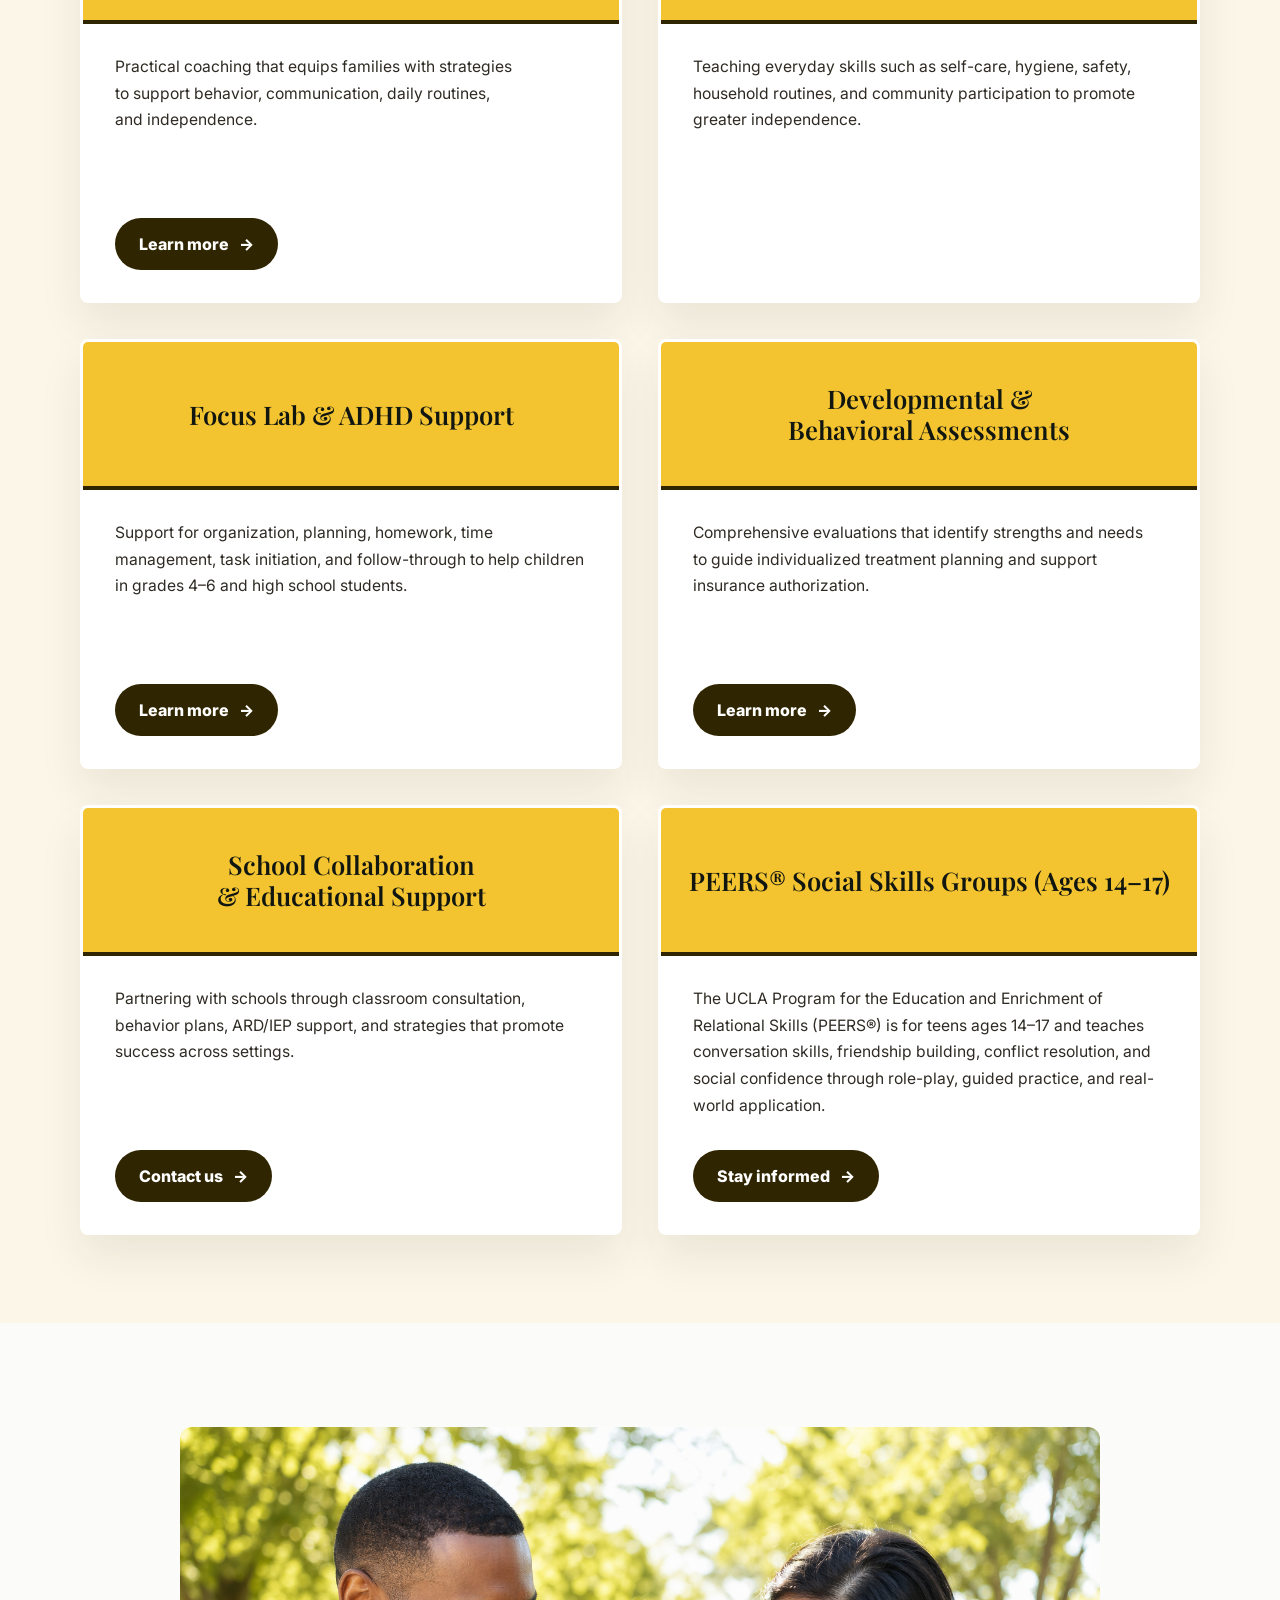
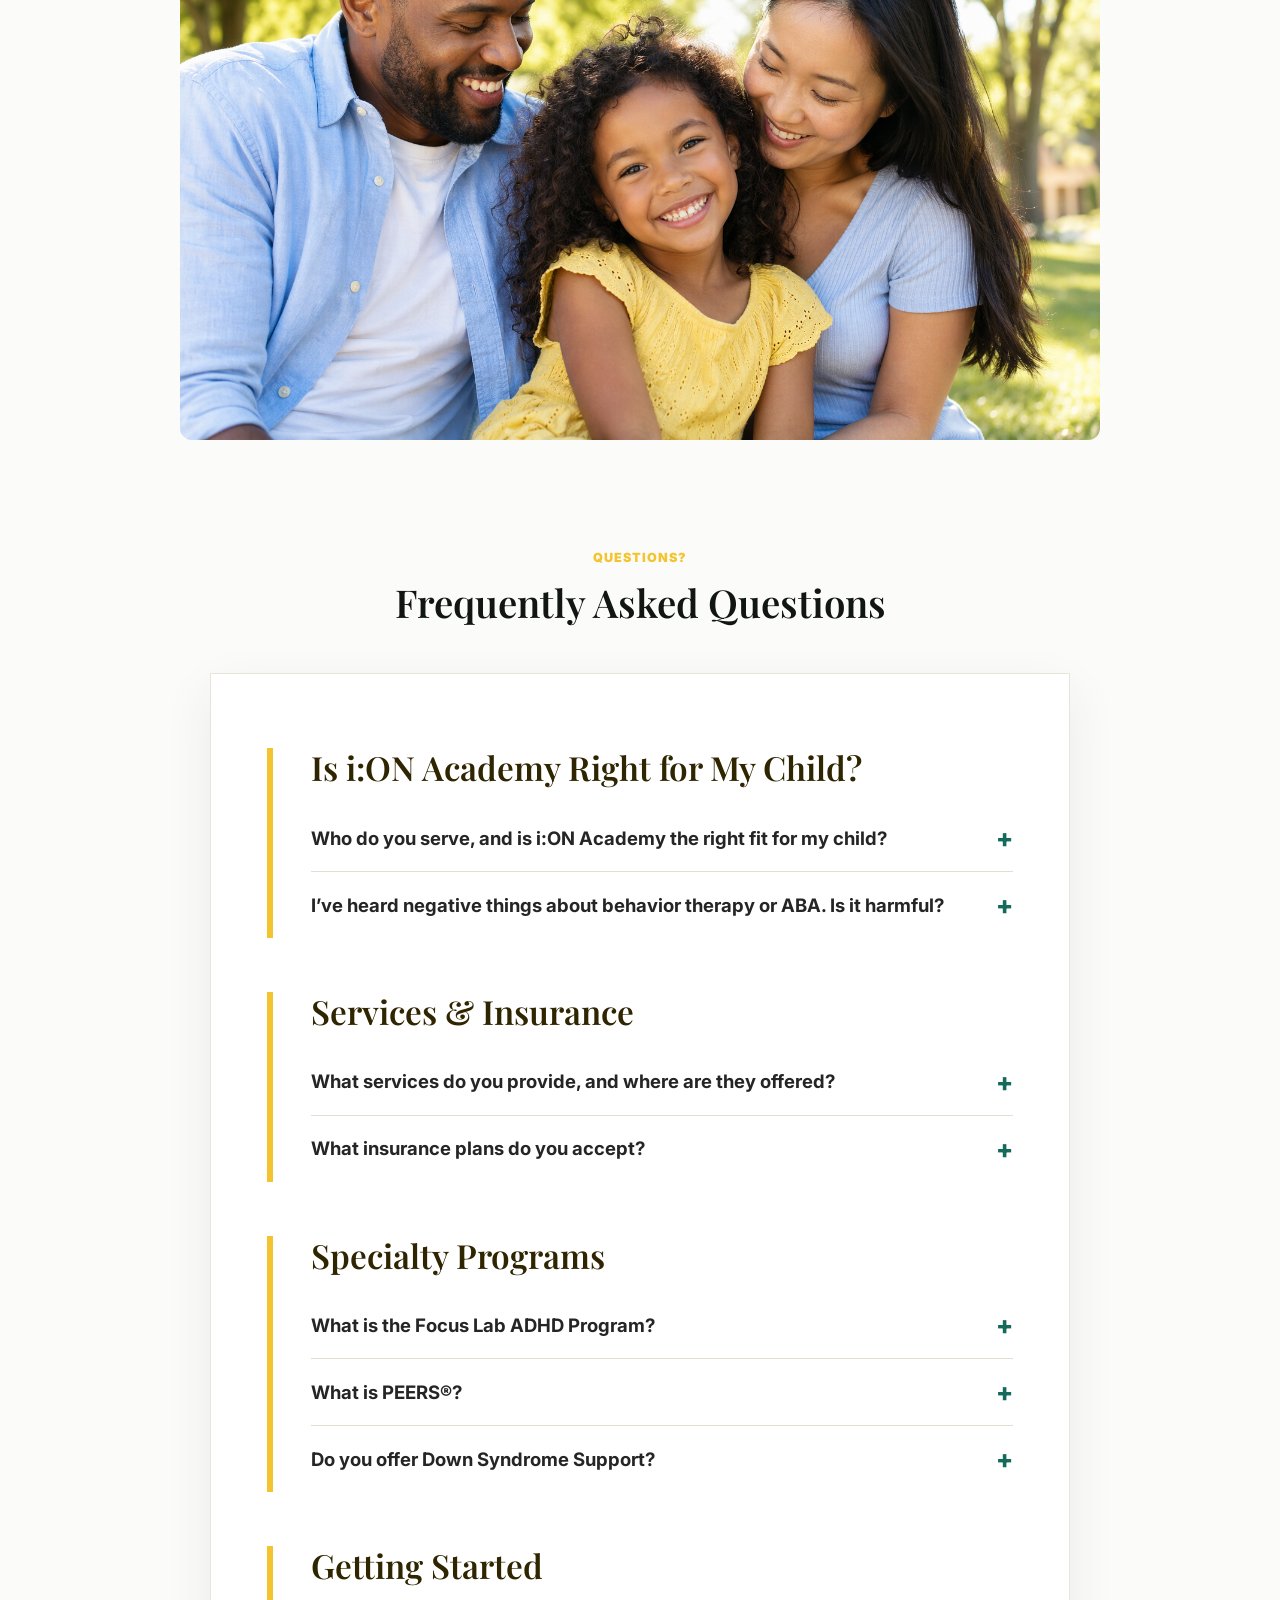
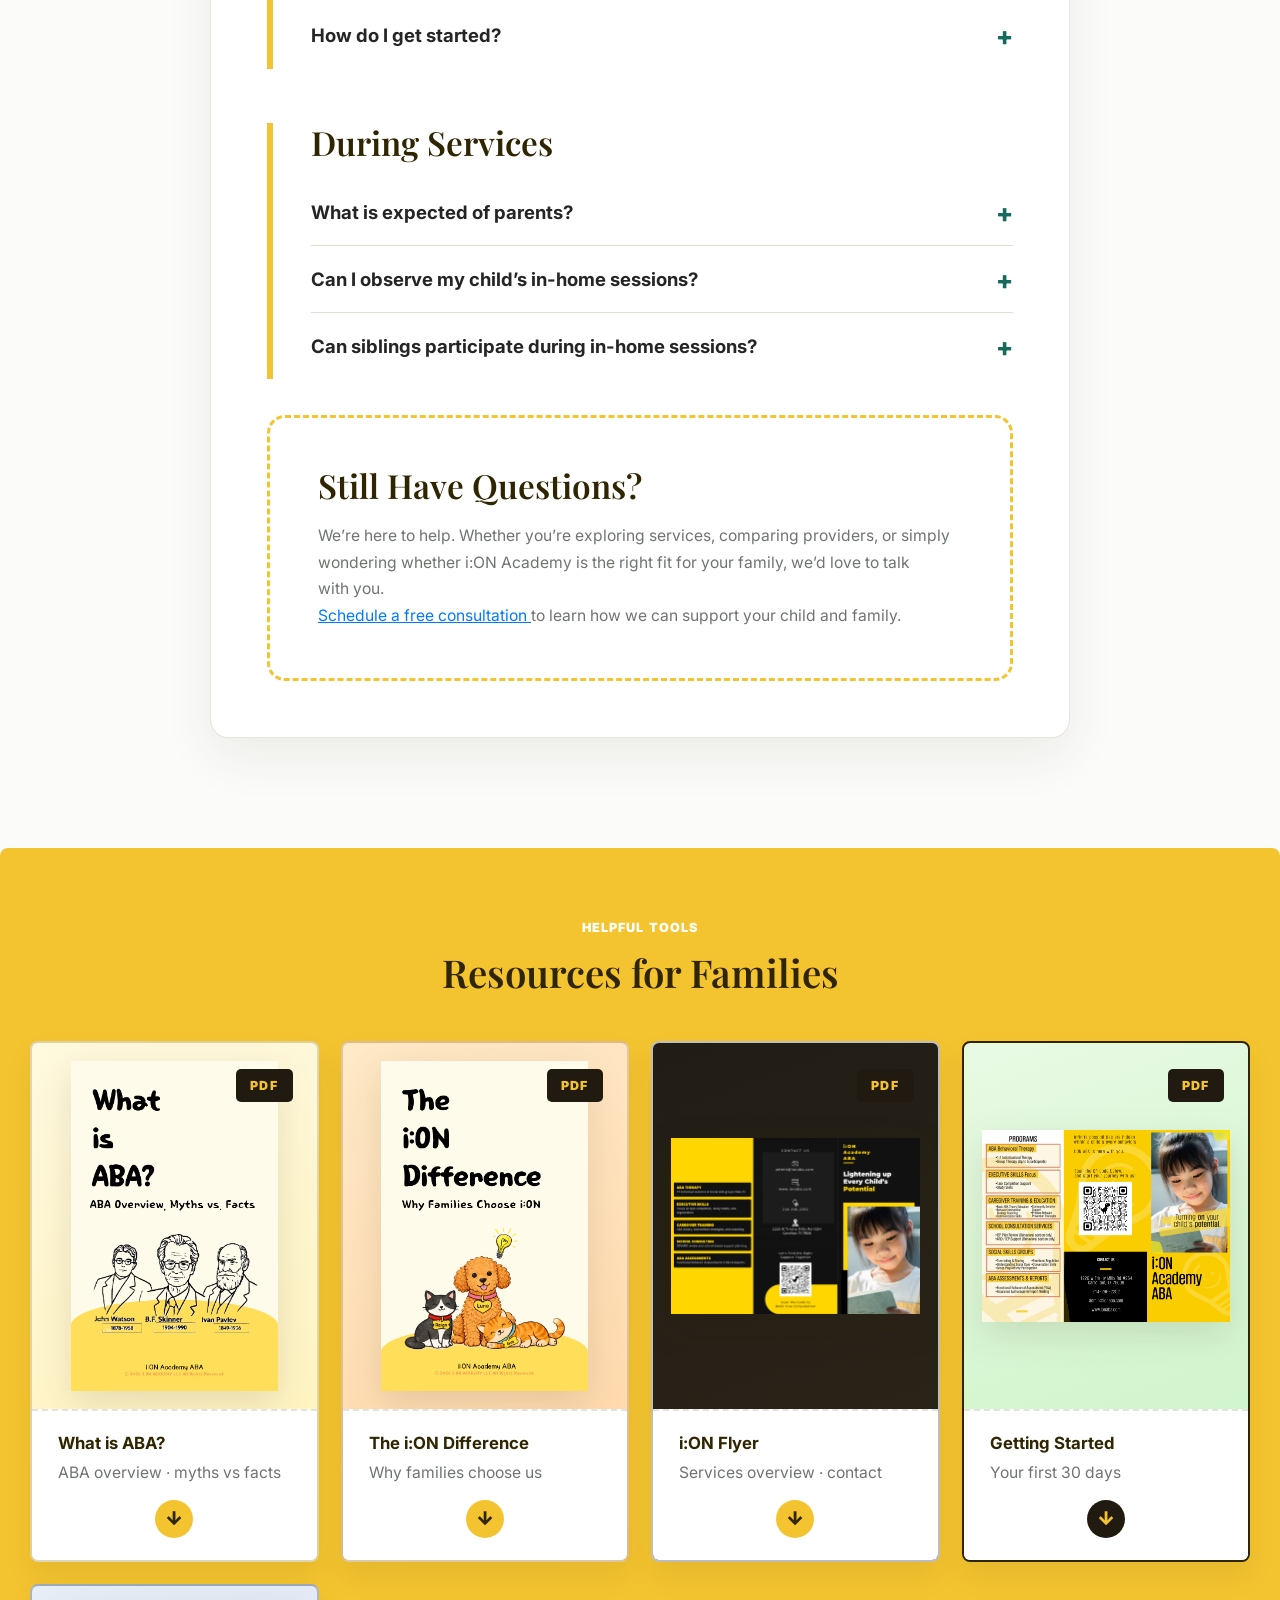
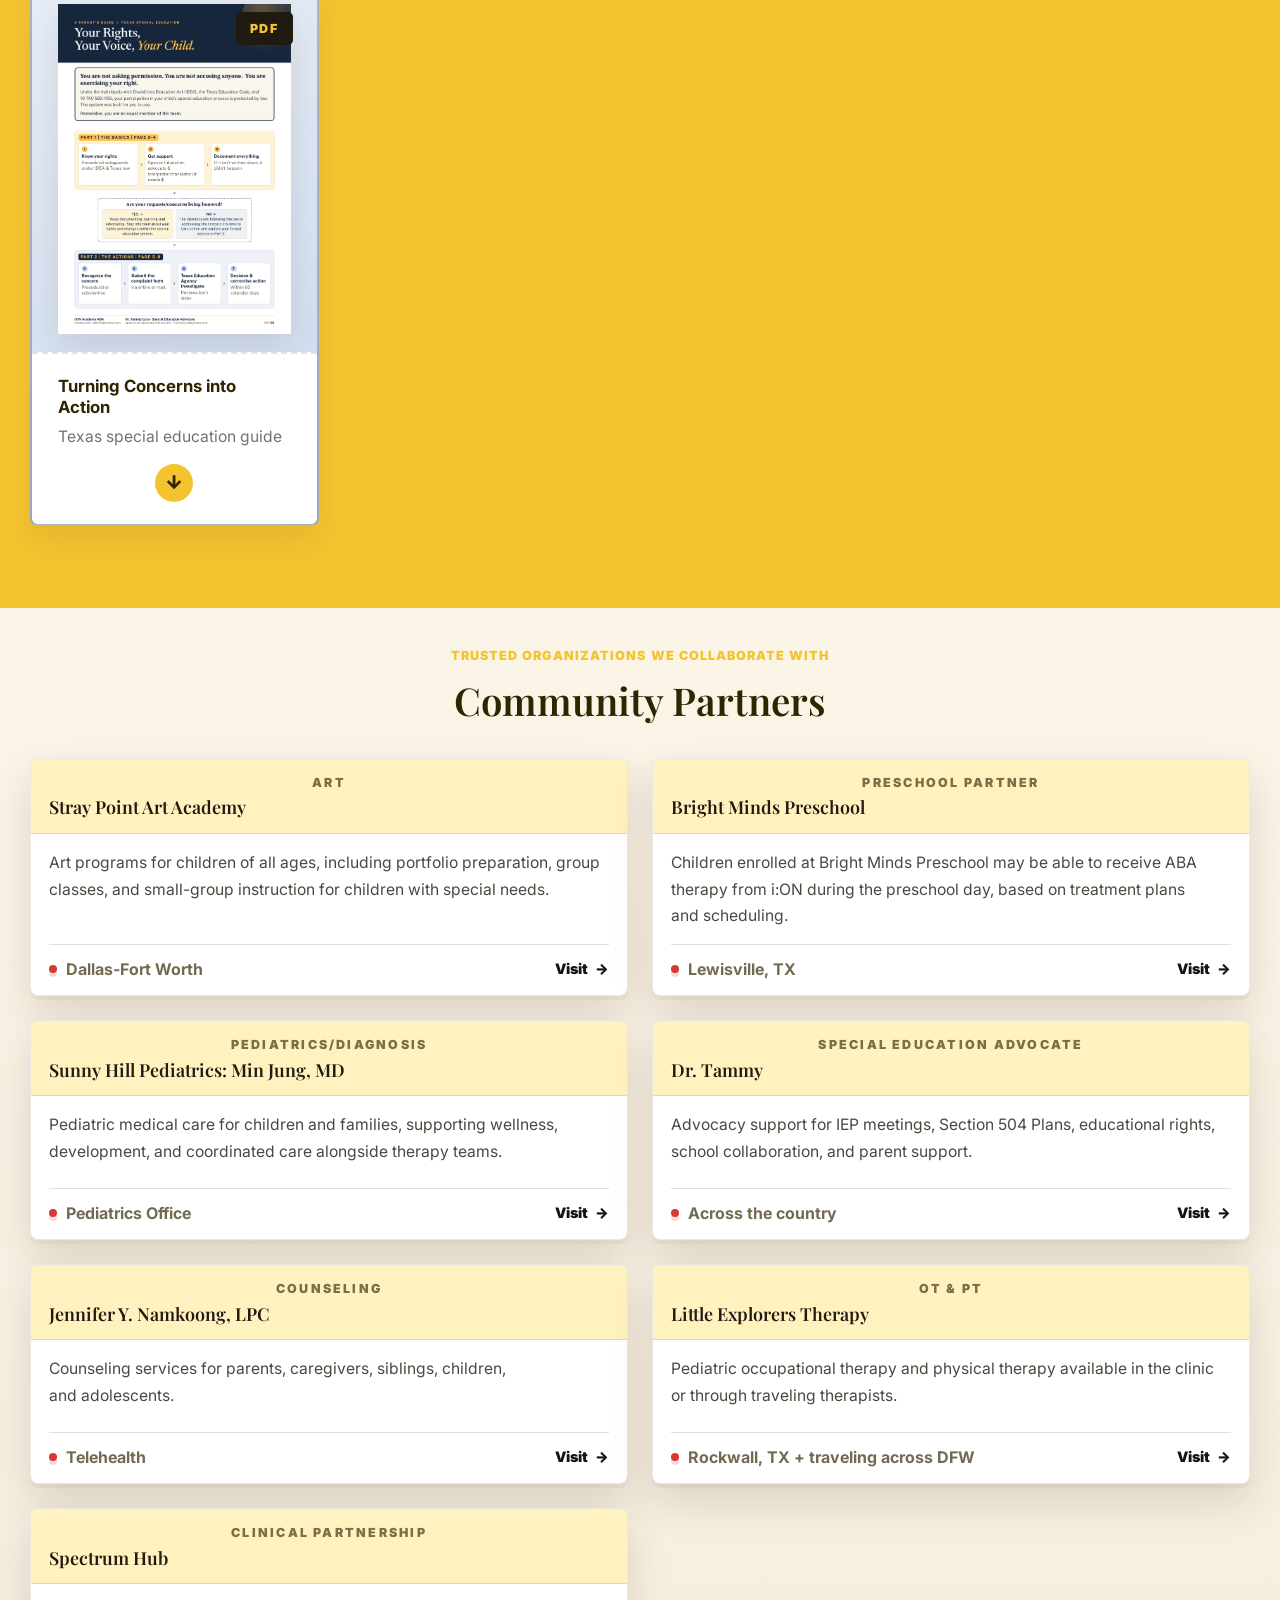
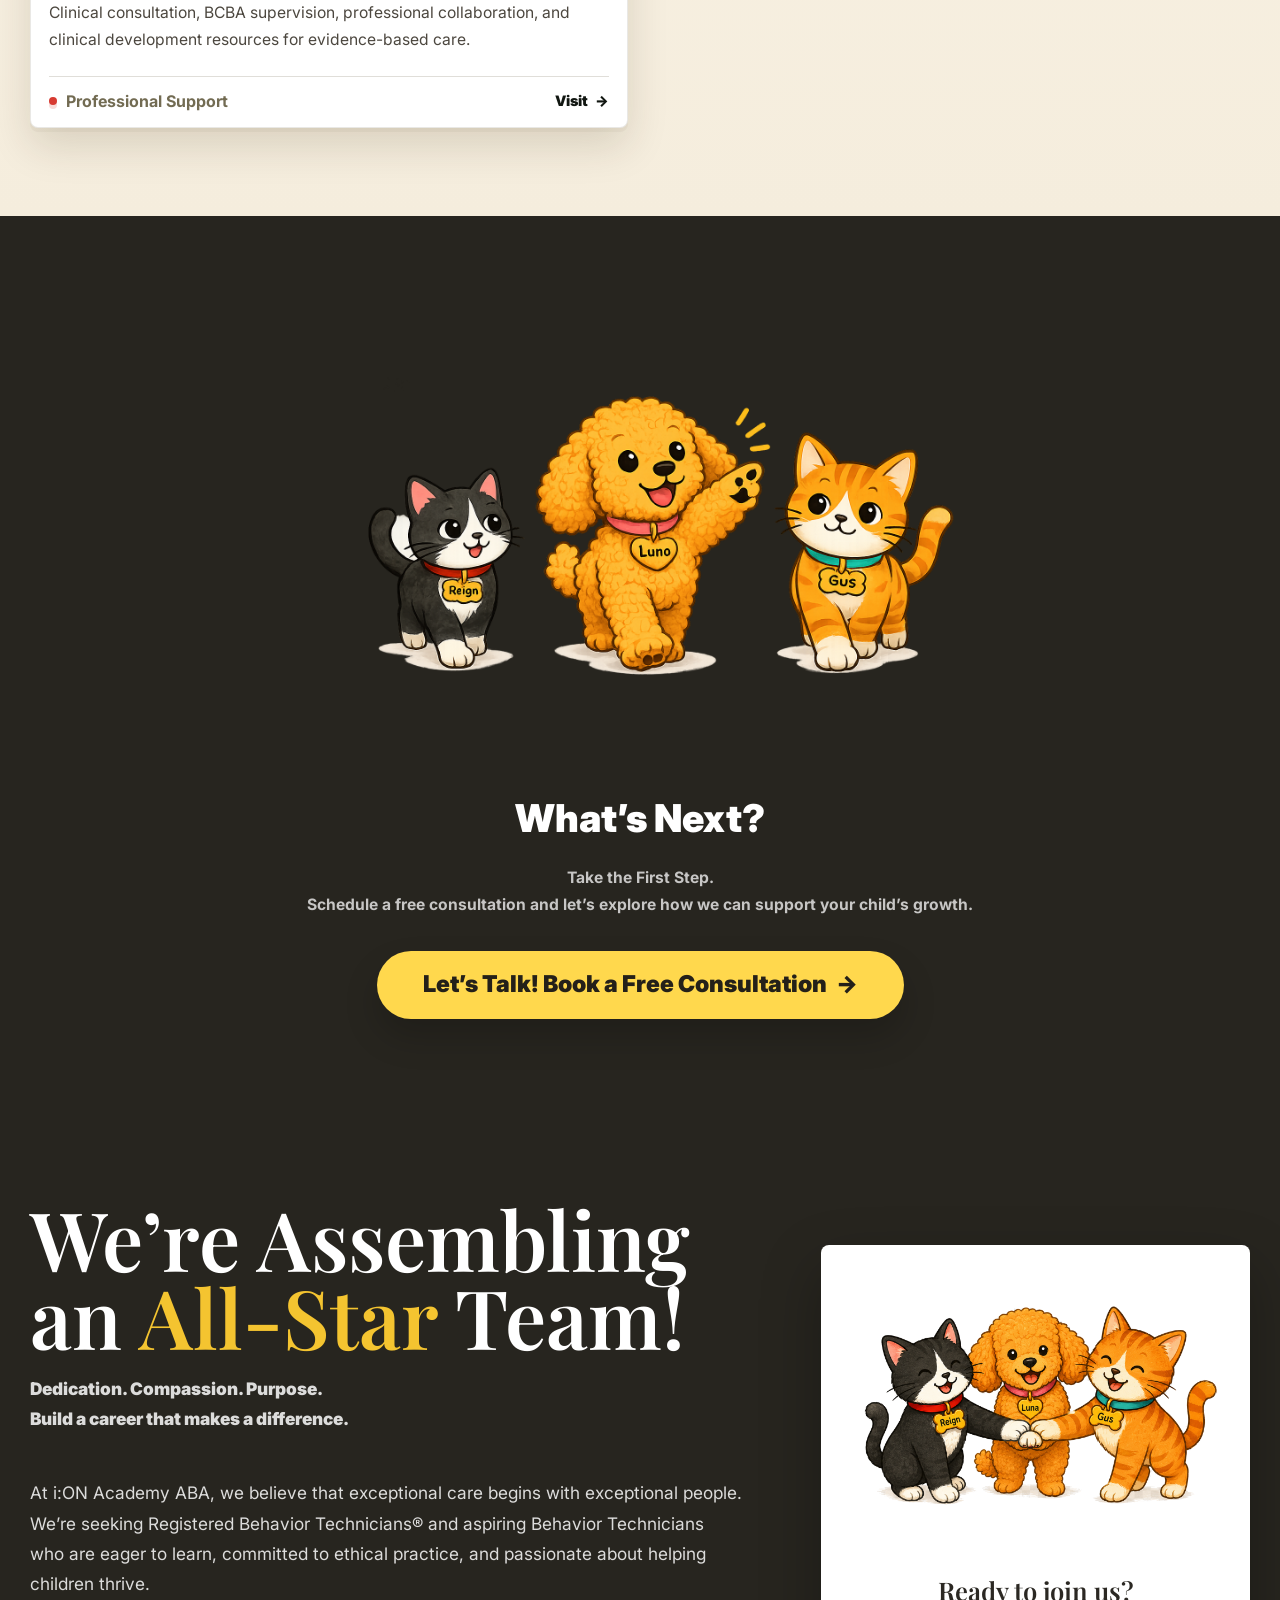
==== commit 28eedb7e: "Update Spectrum Hub link" ====
--- a/index.html
+++ b/index.html
@@ -932,7 +932,7 @@
             </div>
           </a>
 
-          <a class="partner-card card" href="https://spectrumhub.info/" target="_blank" rel="noopener noreferrer">
+          <a class="partner-card card" href="https://www.spectrumhub.kr/ko" target="_blank" rel="noopener noreferrer">
             <div class="band">
               <div class="eyebrow">Clinical Partnership</div>
               <div class="pname">Spectrum Hub</div>
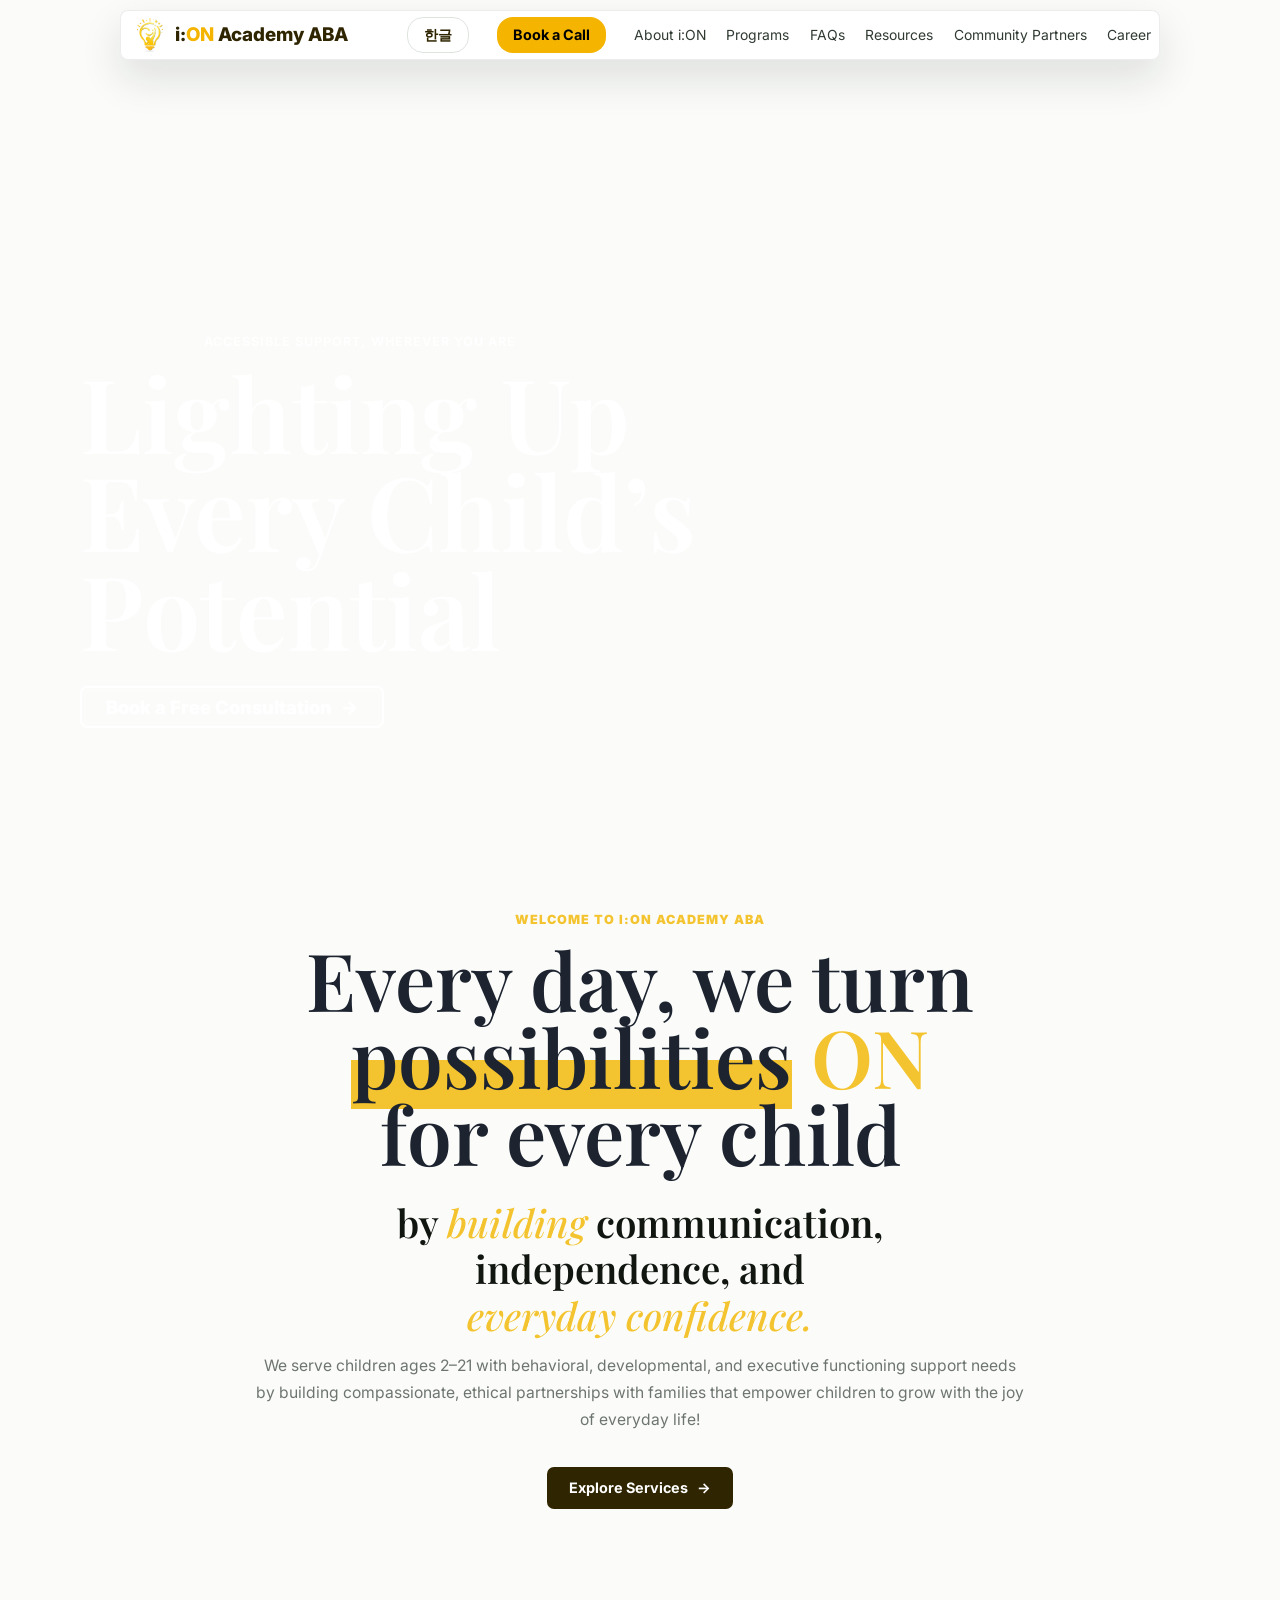
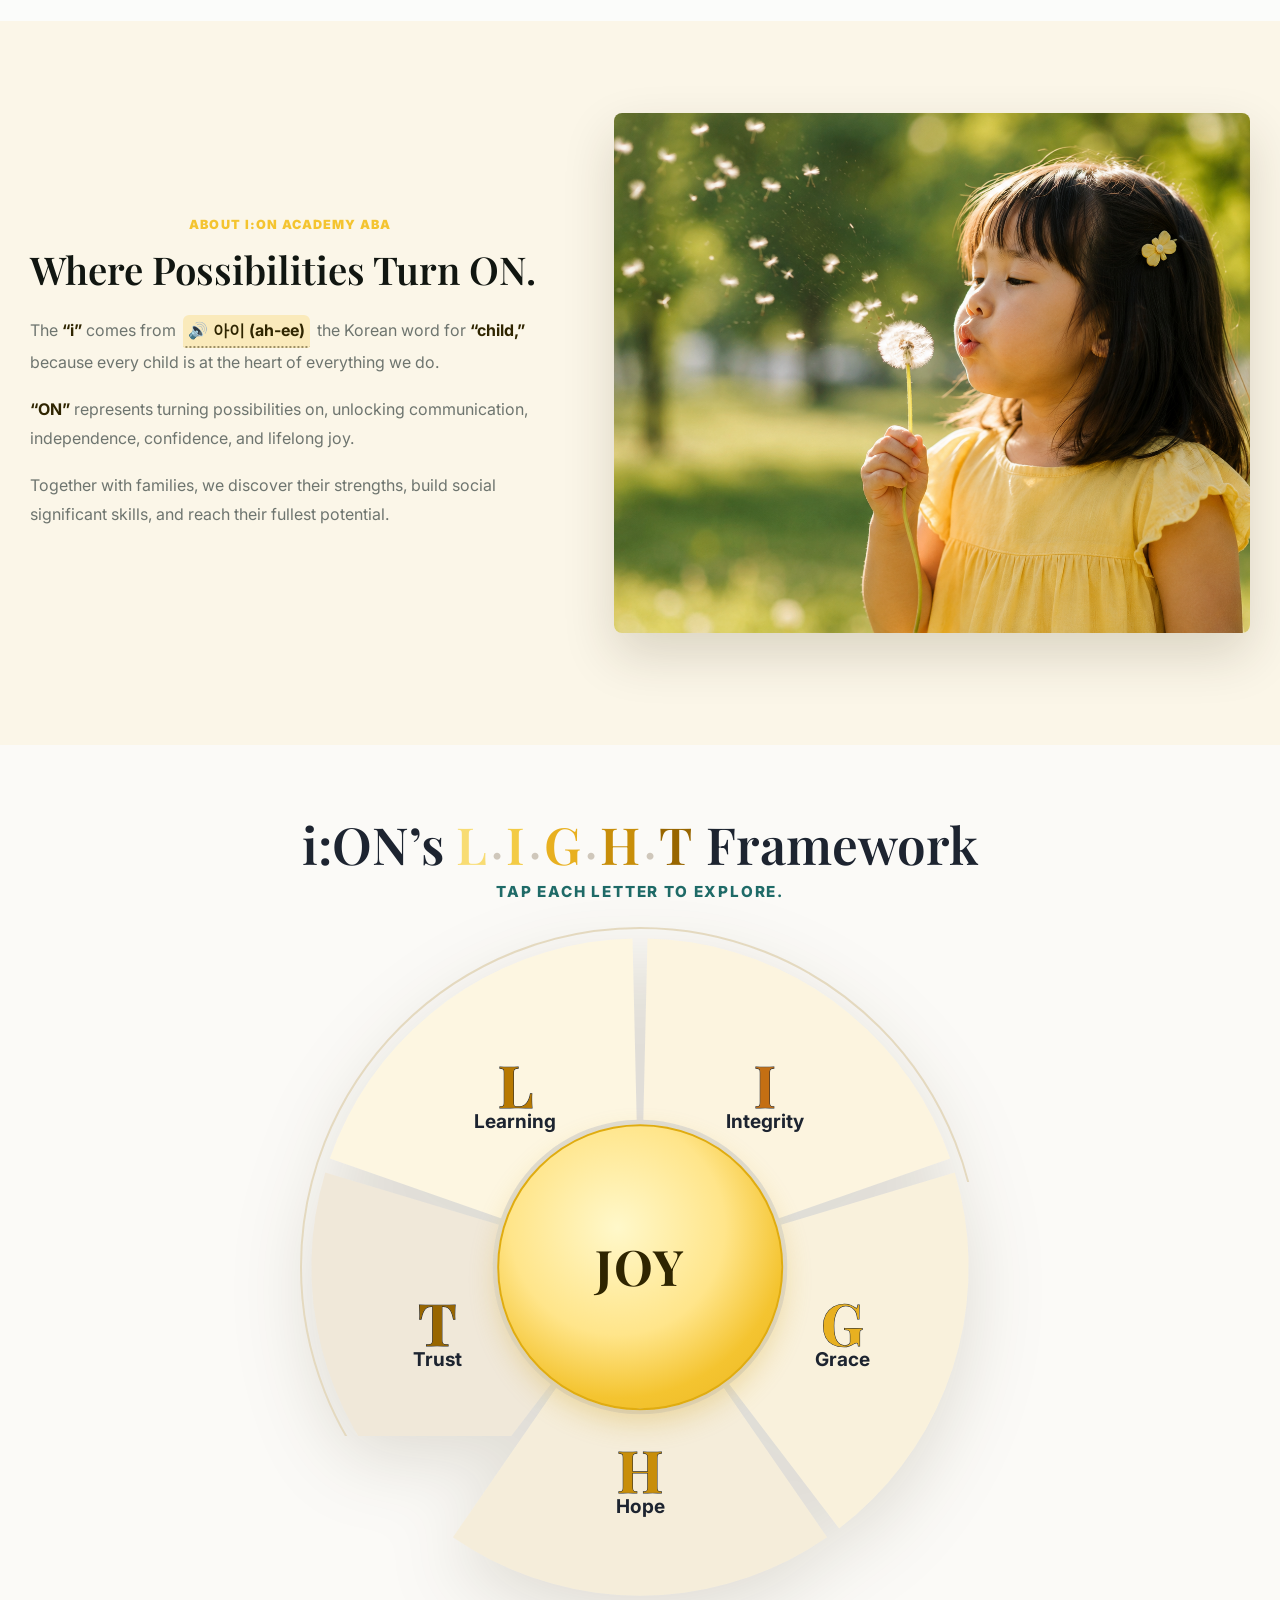
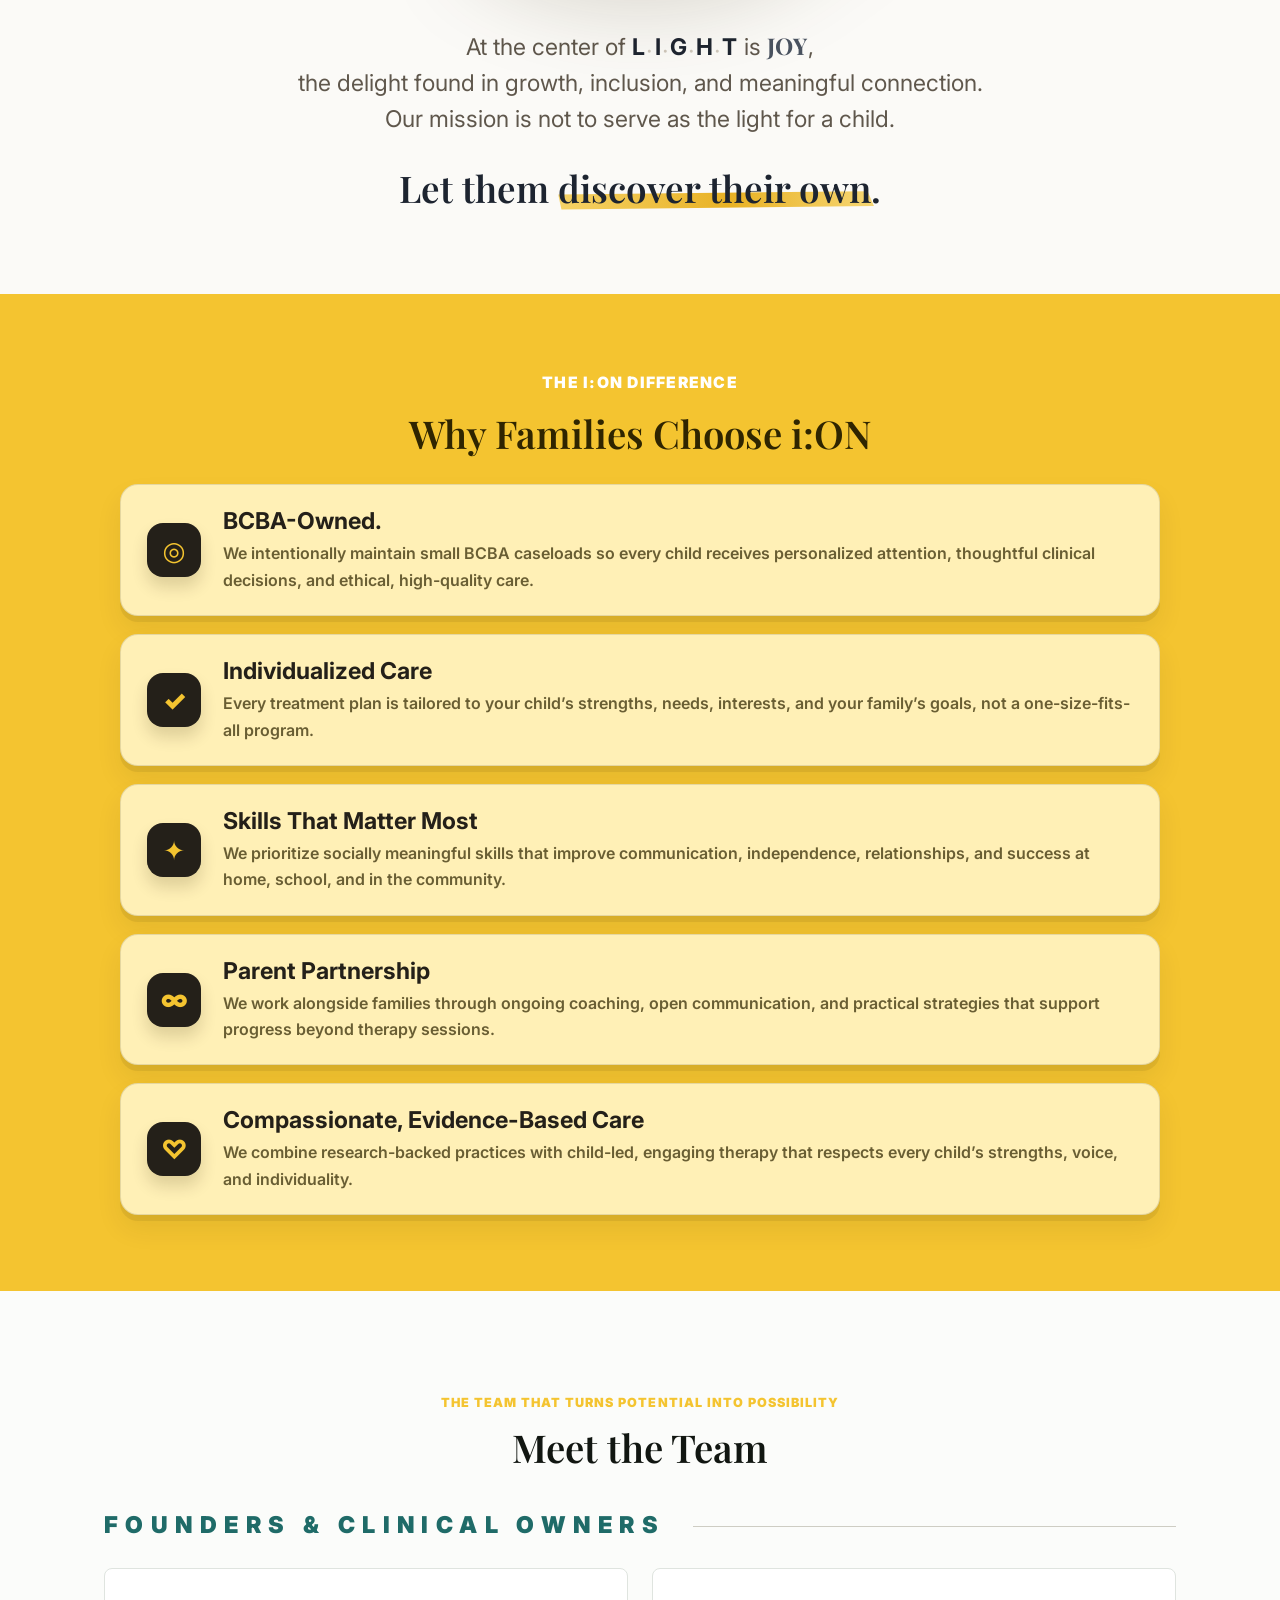
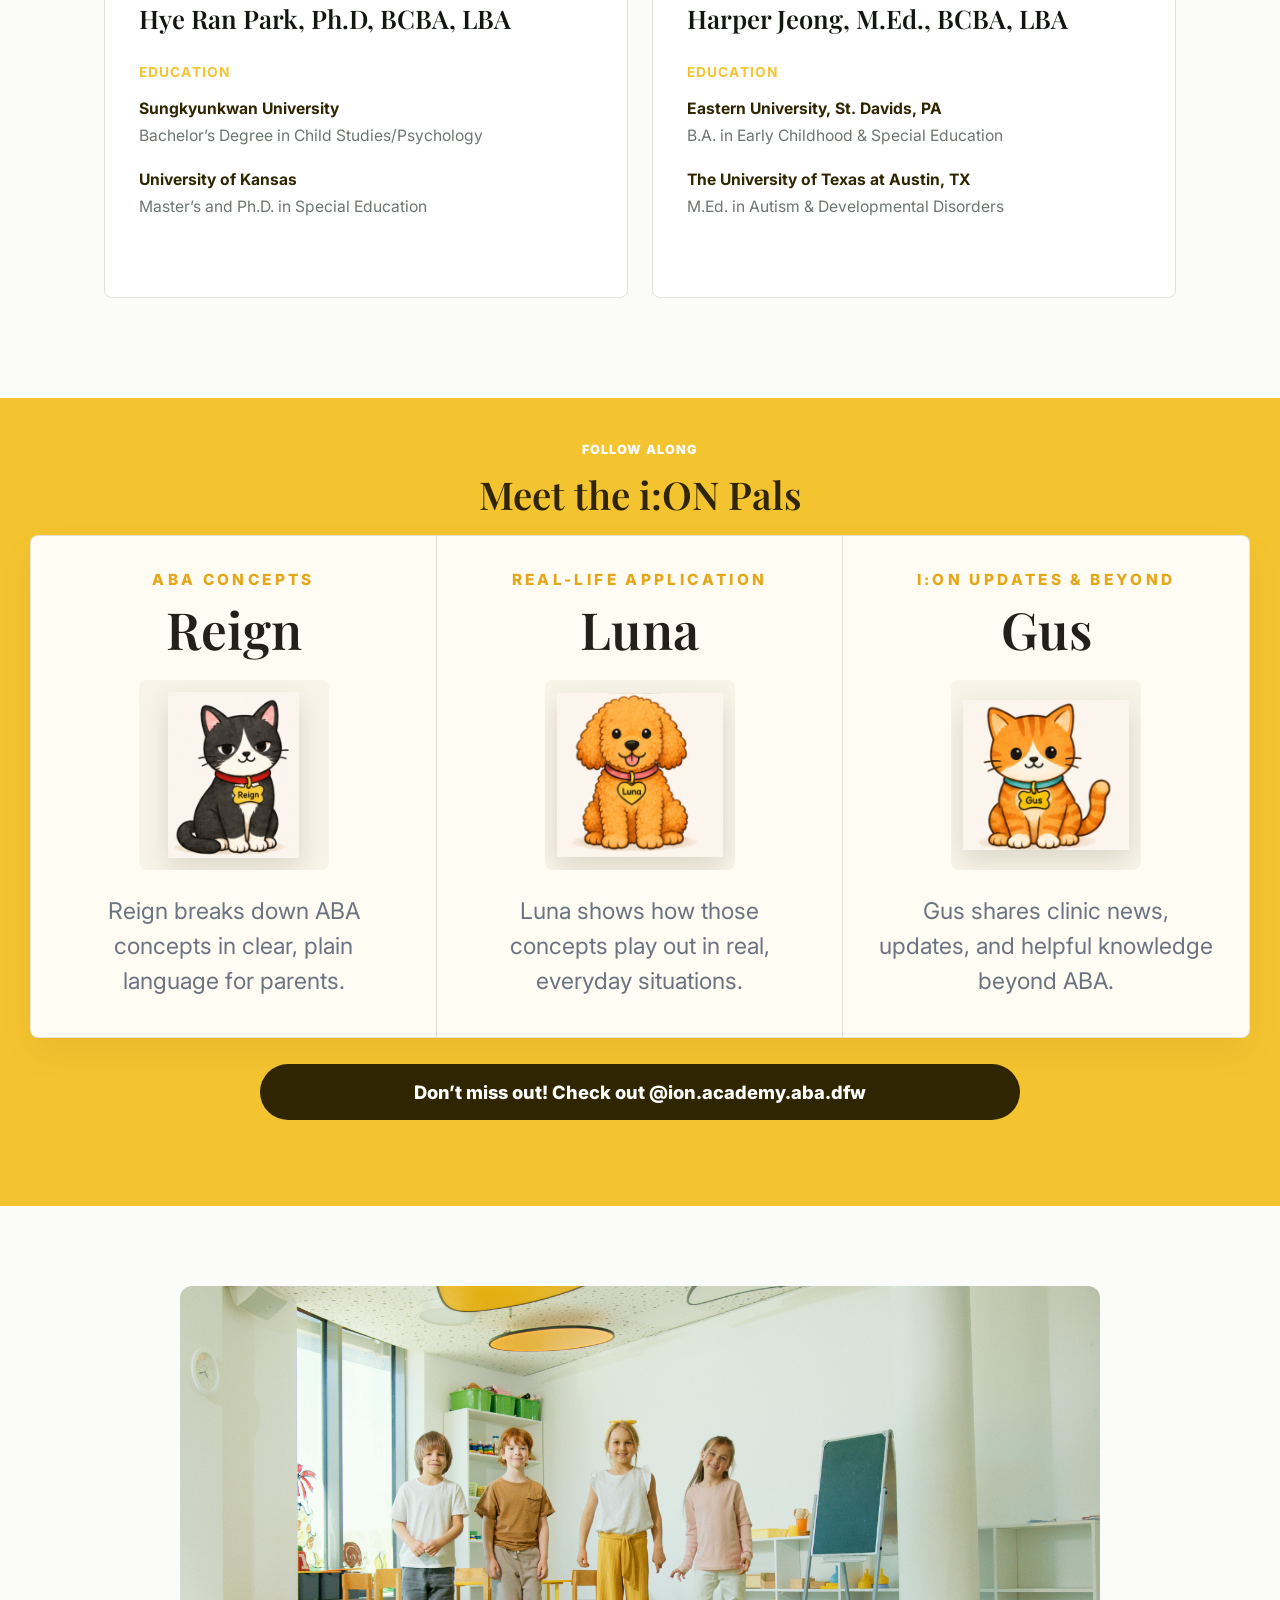
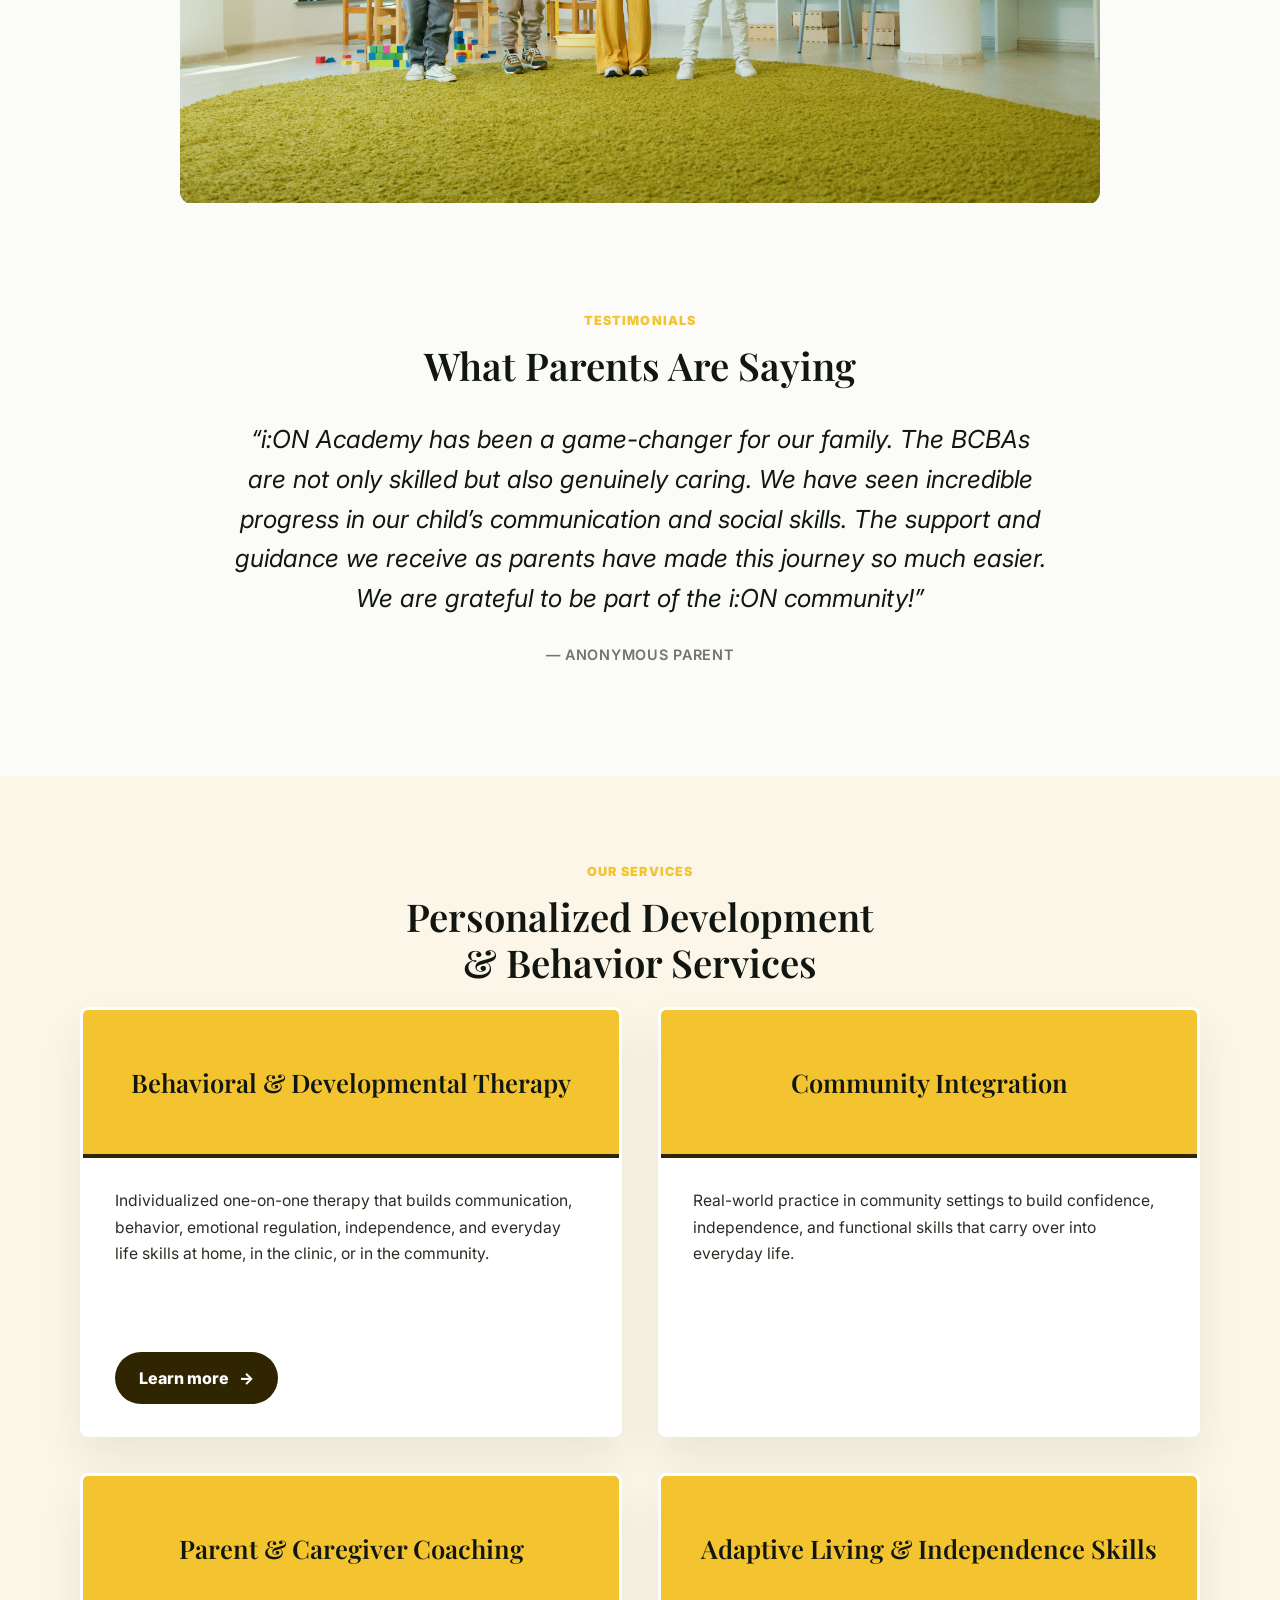
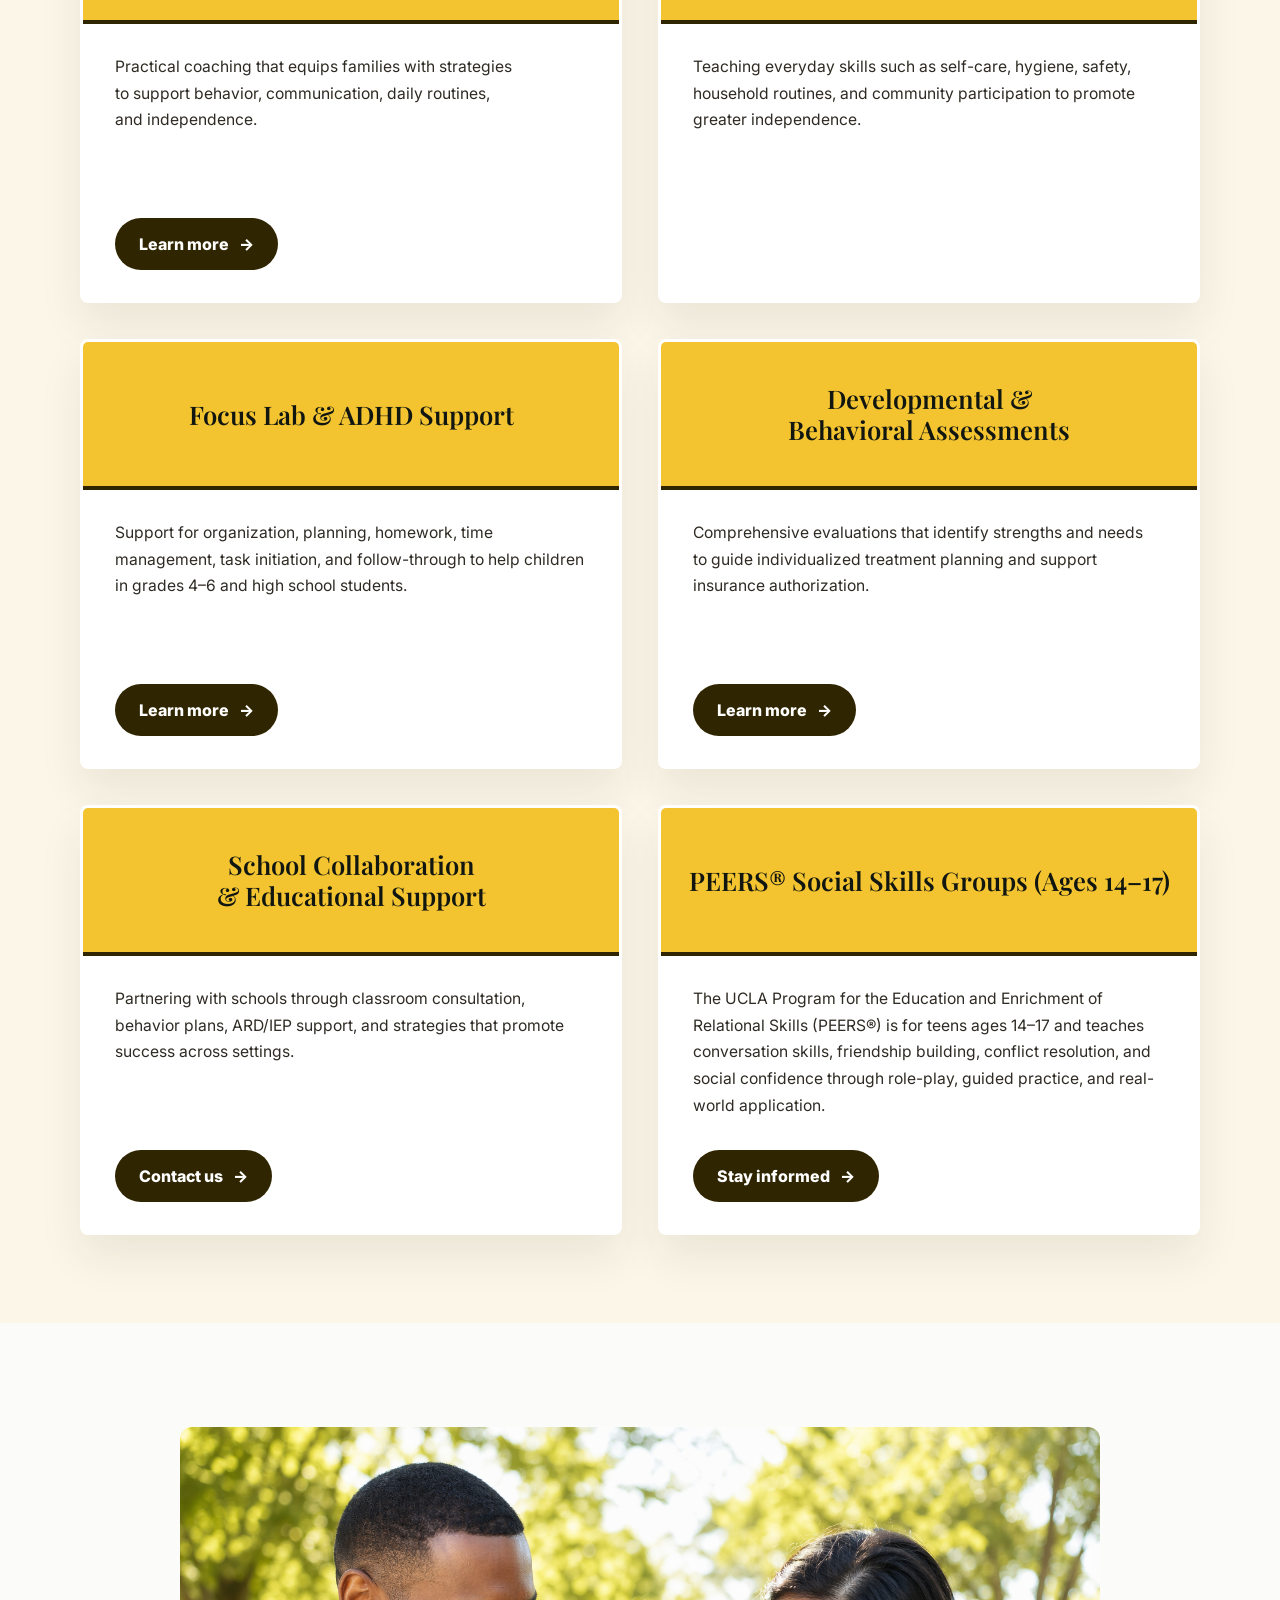
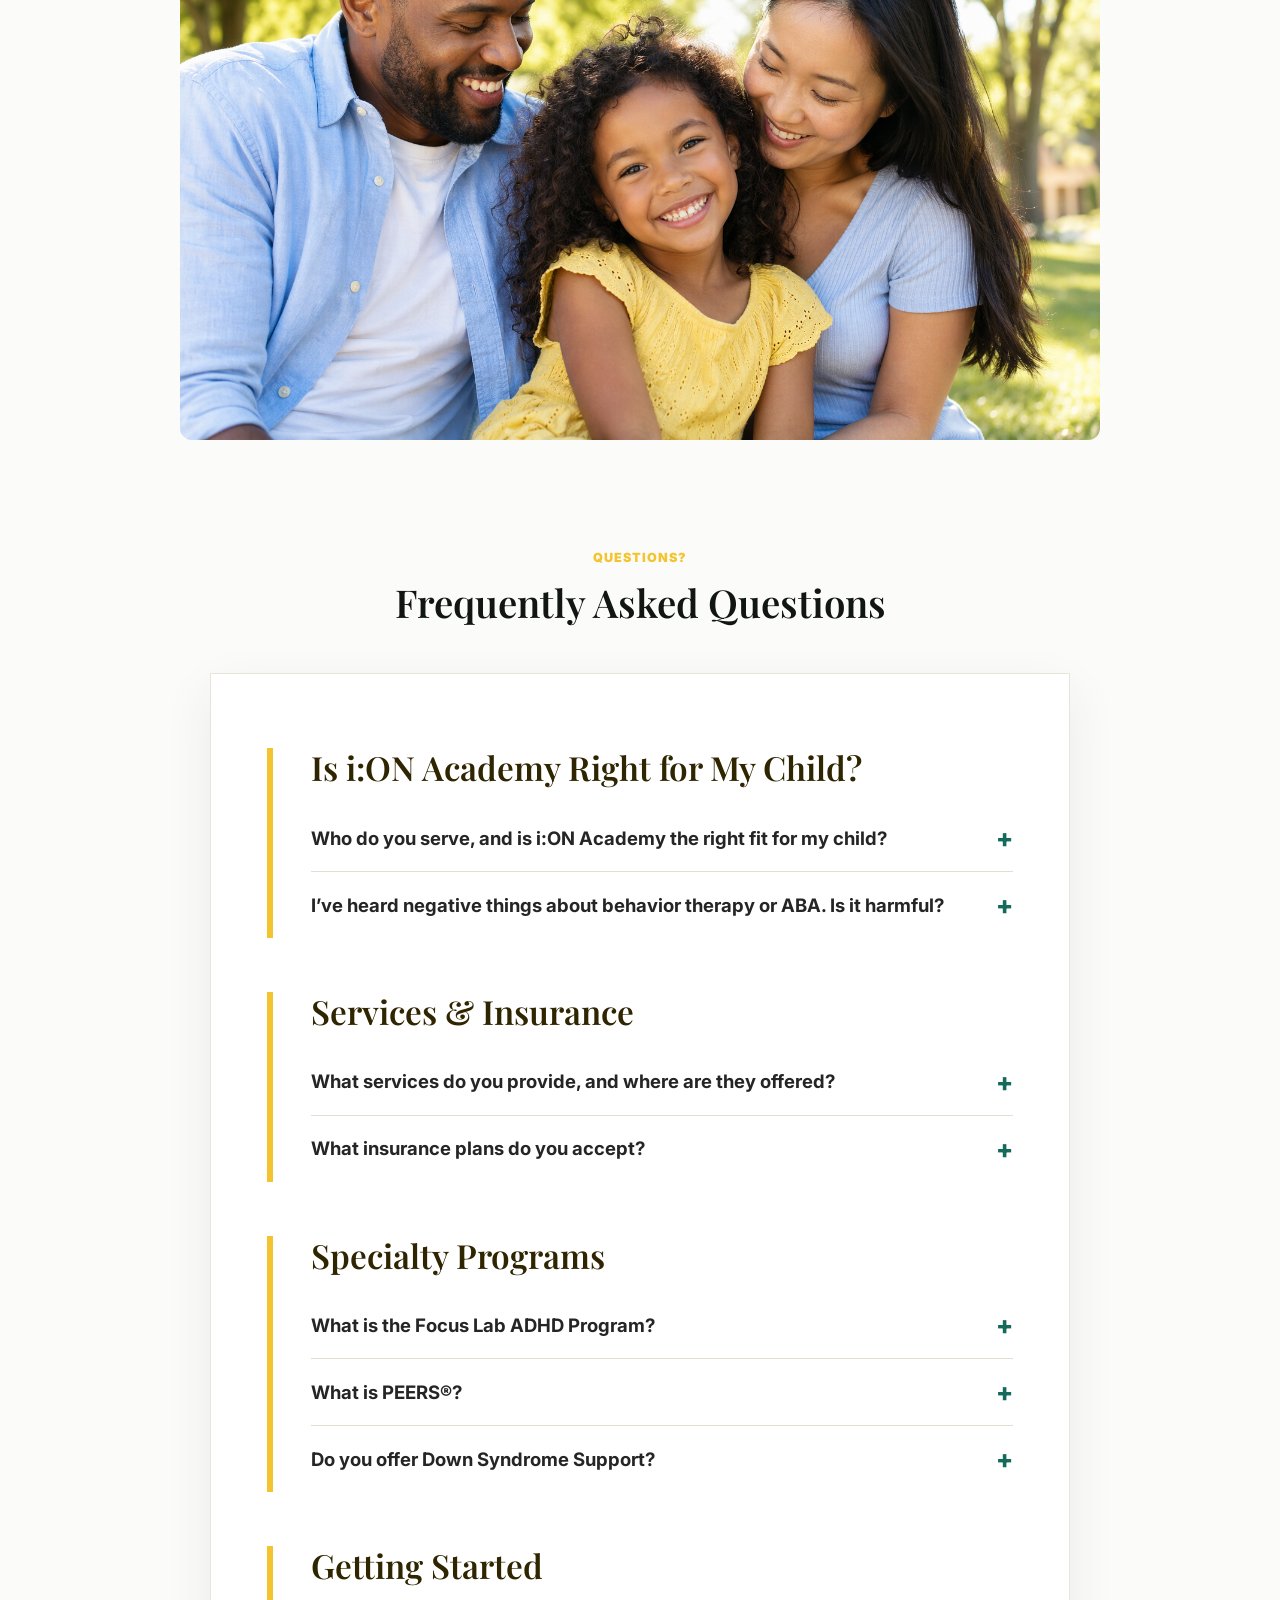
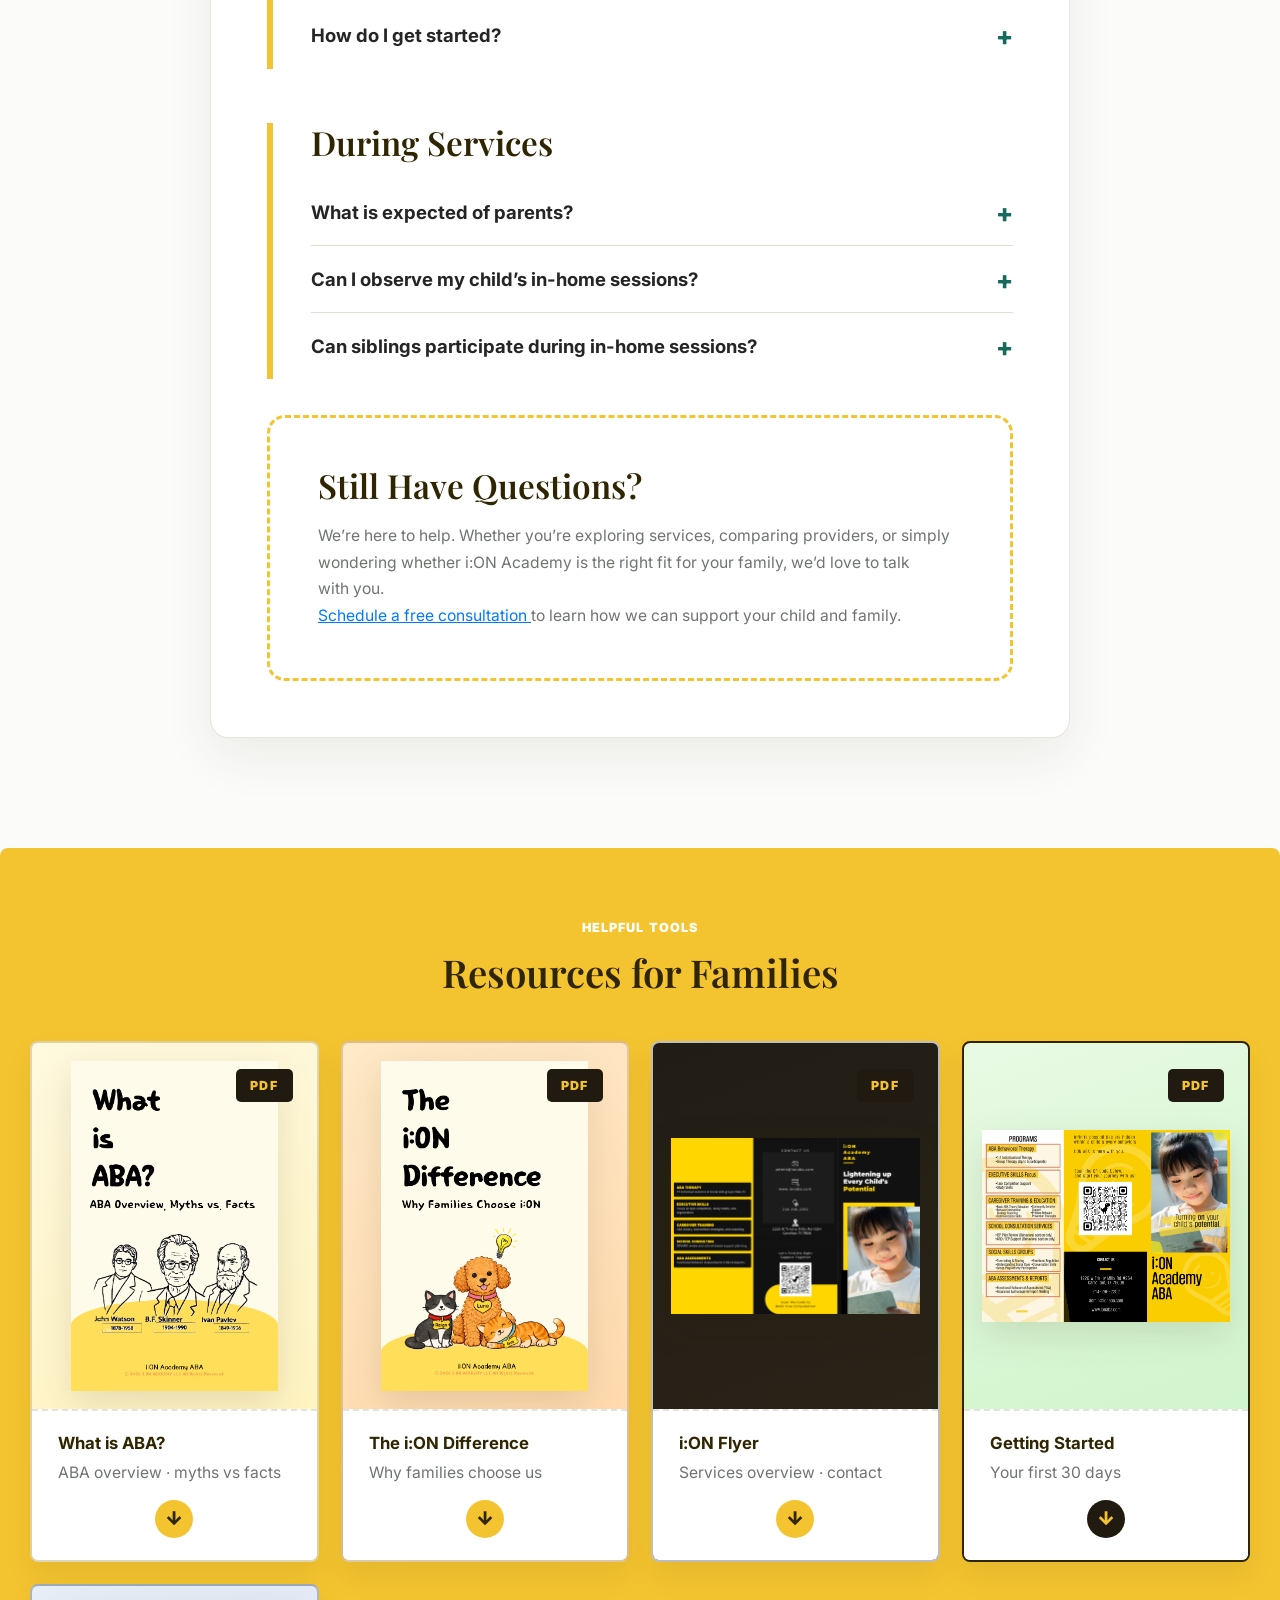
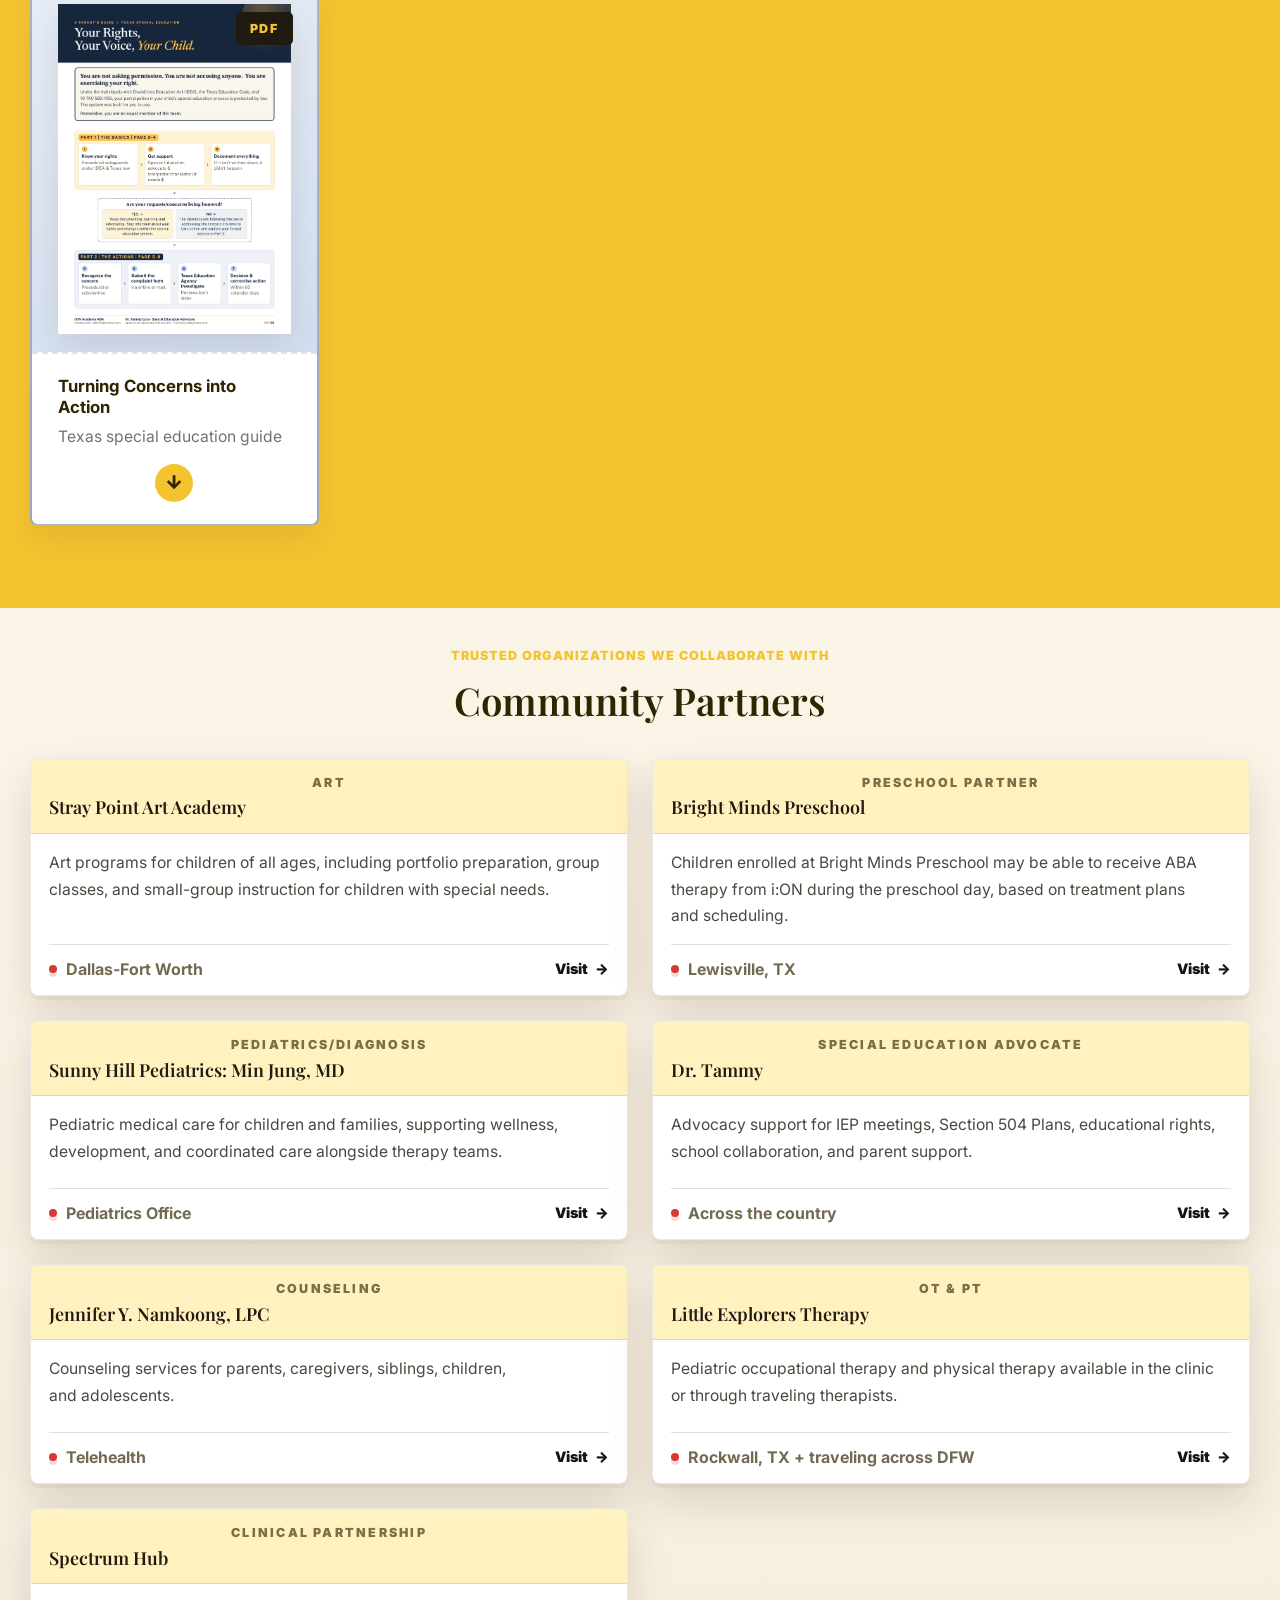
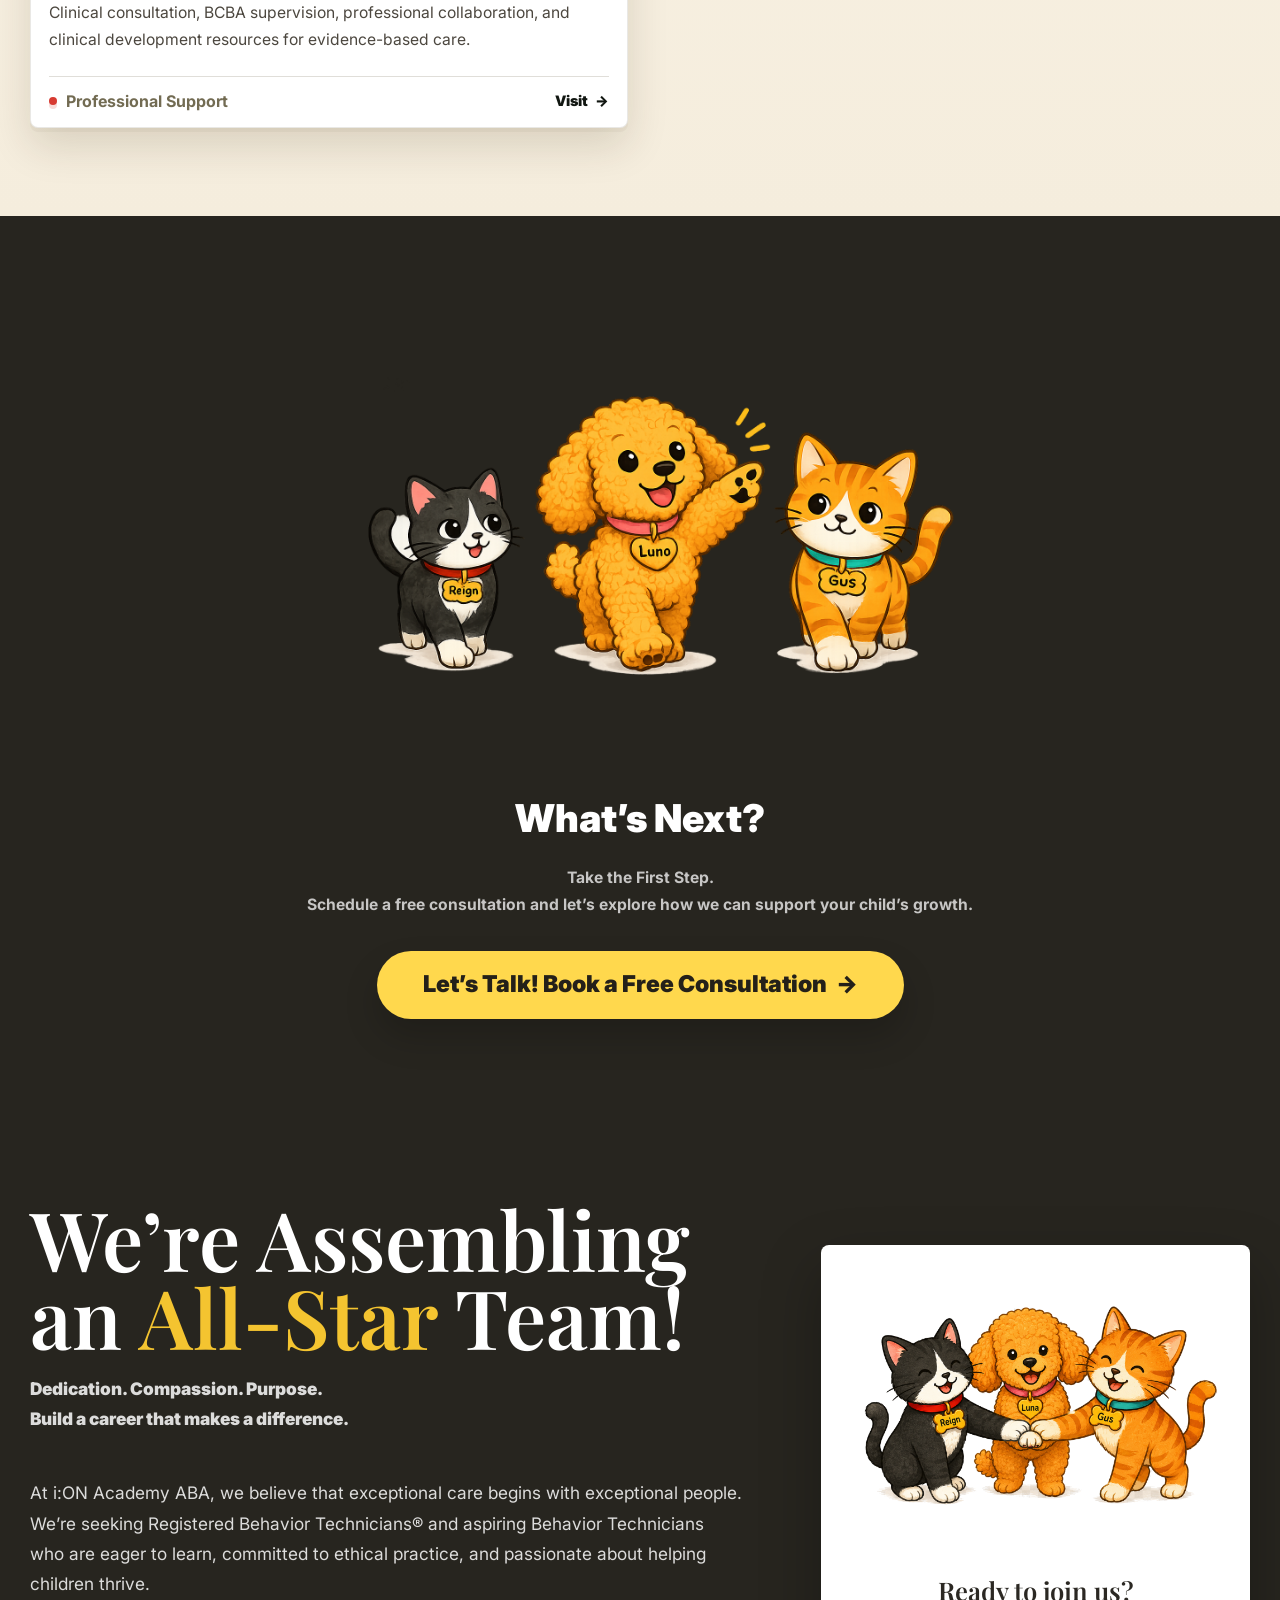
==== commit 0692c798: "Update insurance coverage FAQs" ====
--- a/index.html
+++ b/index.html
@@ -589,7 +589,11 @@
             <details>
               <summary>What insurance plans do you accept?</summary>
               <p>
-                We are currently in network with Blue Cross Blue Shield and are actively expanding our insurance partnerships. We are also credentialed with Aetna and Cigna; however, we are not currently accepting new clients under those plans. If you have Aetna or Cigna insurance, please contact us to inquire about current availability.
+                We are credentialed with Blue Cross Blue Shield, Aetna, and Cigna,
+                and our credentialing with Texas Medicaid and Medicare is currently
+                in progress. However, we are not currently accepting Cigna due to
+                its low reimbursement rate. Please contact us to inquire about
+                current availability.
               </p>
               <p>
                 We also offer private-pay services and may be able to utilize out-of-network benefits, depending on your insurance plan. If you're unsure about your coverage, our team is happy to verify your benefits and explain your options.
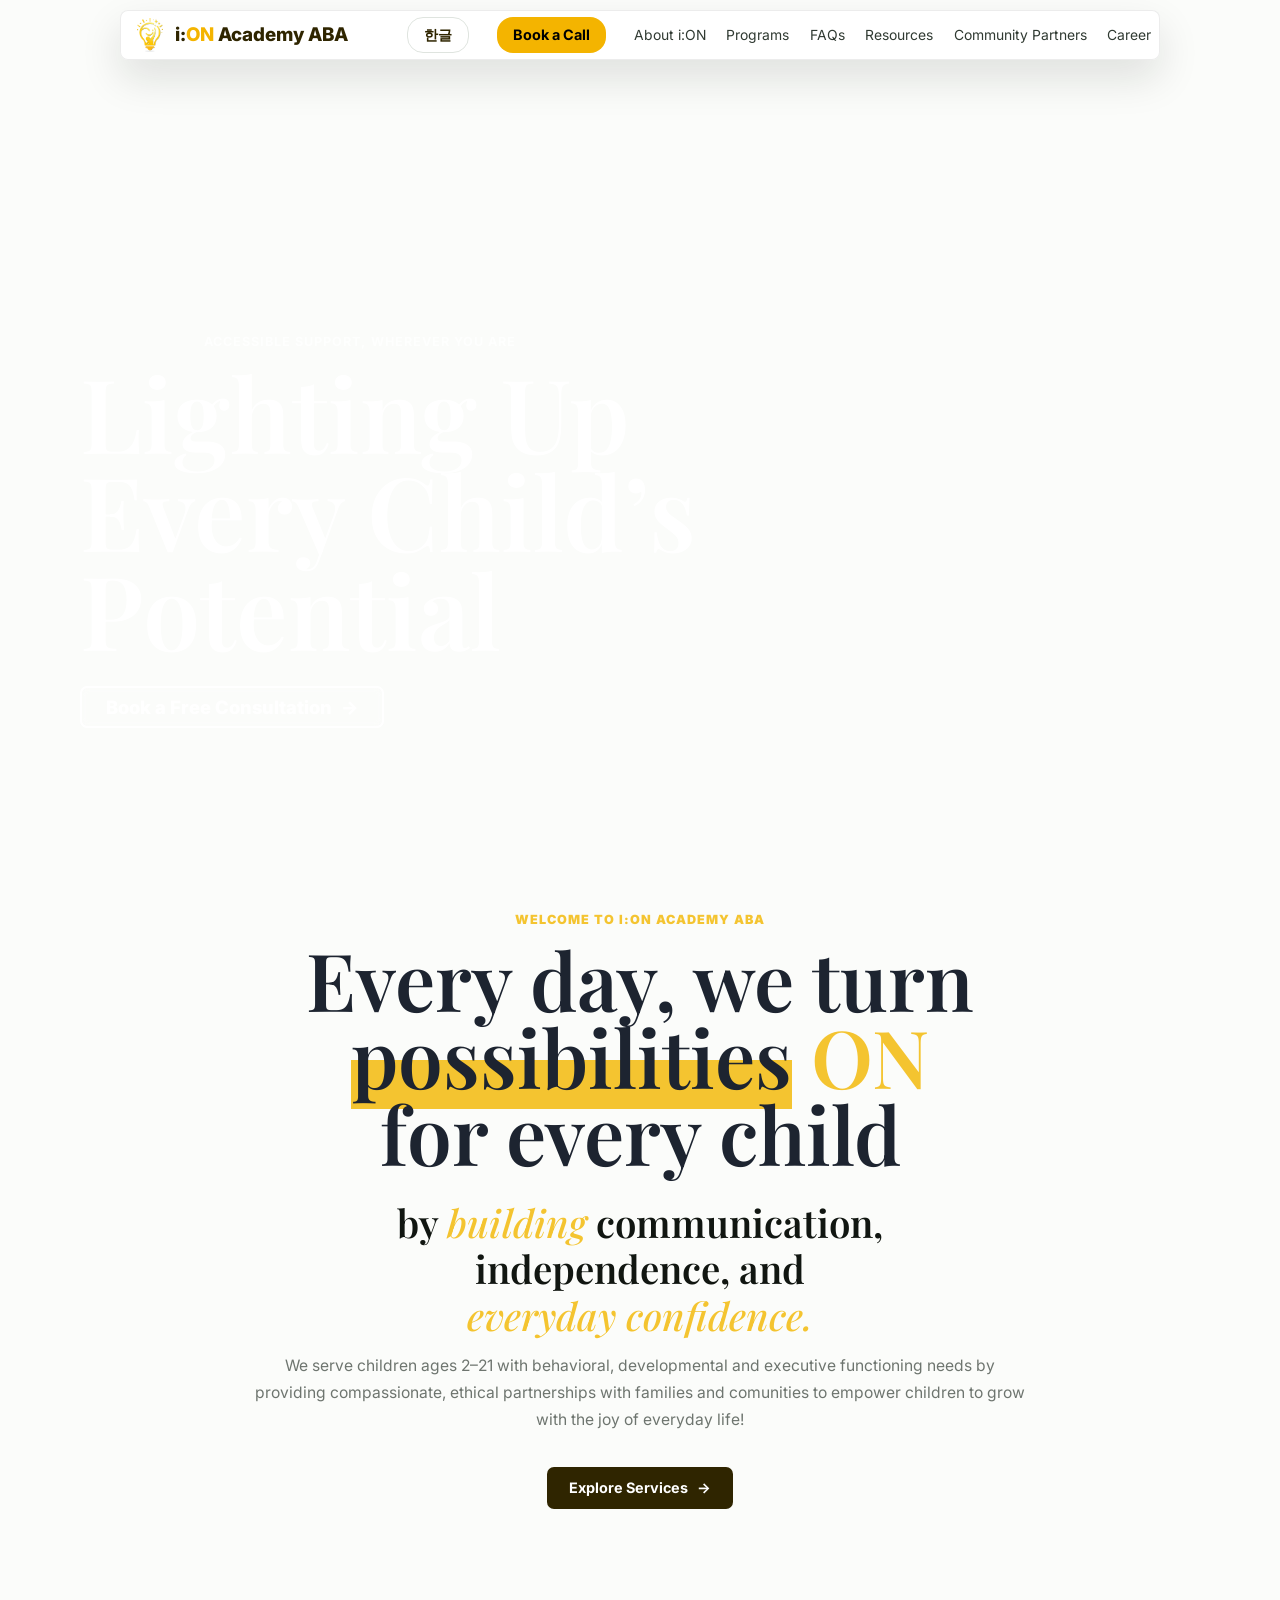
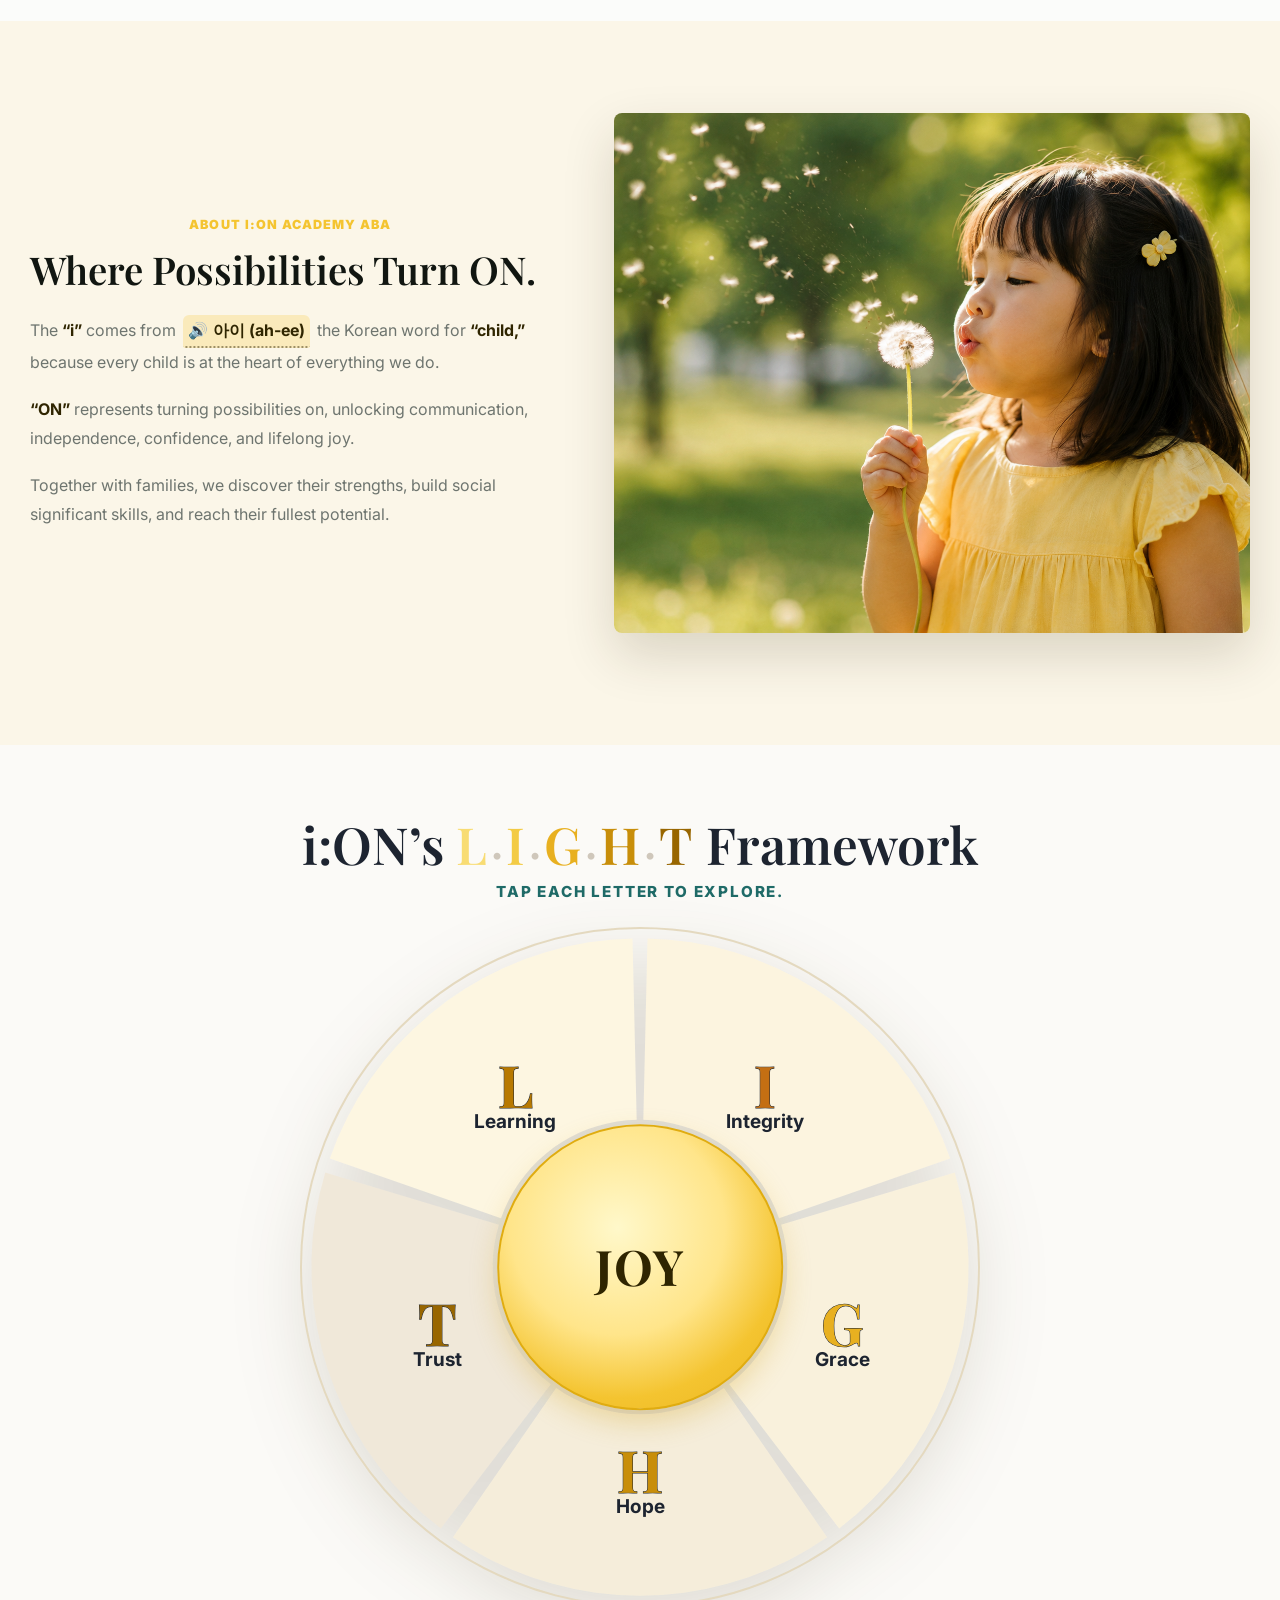
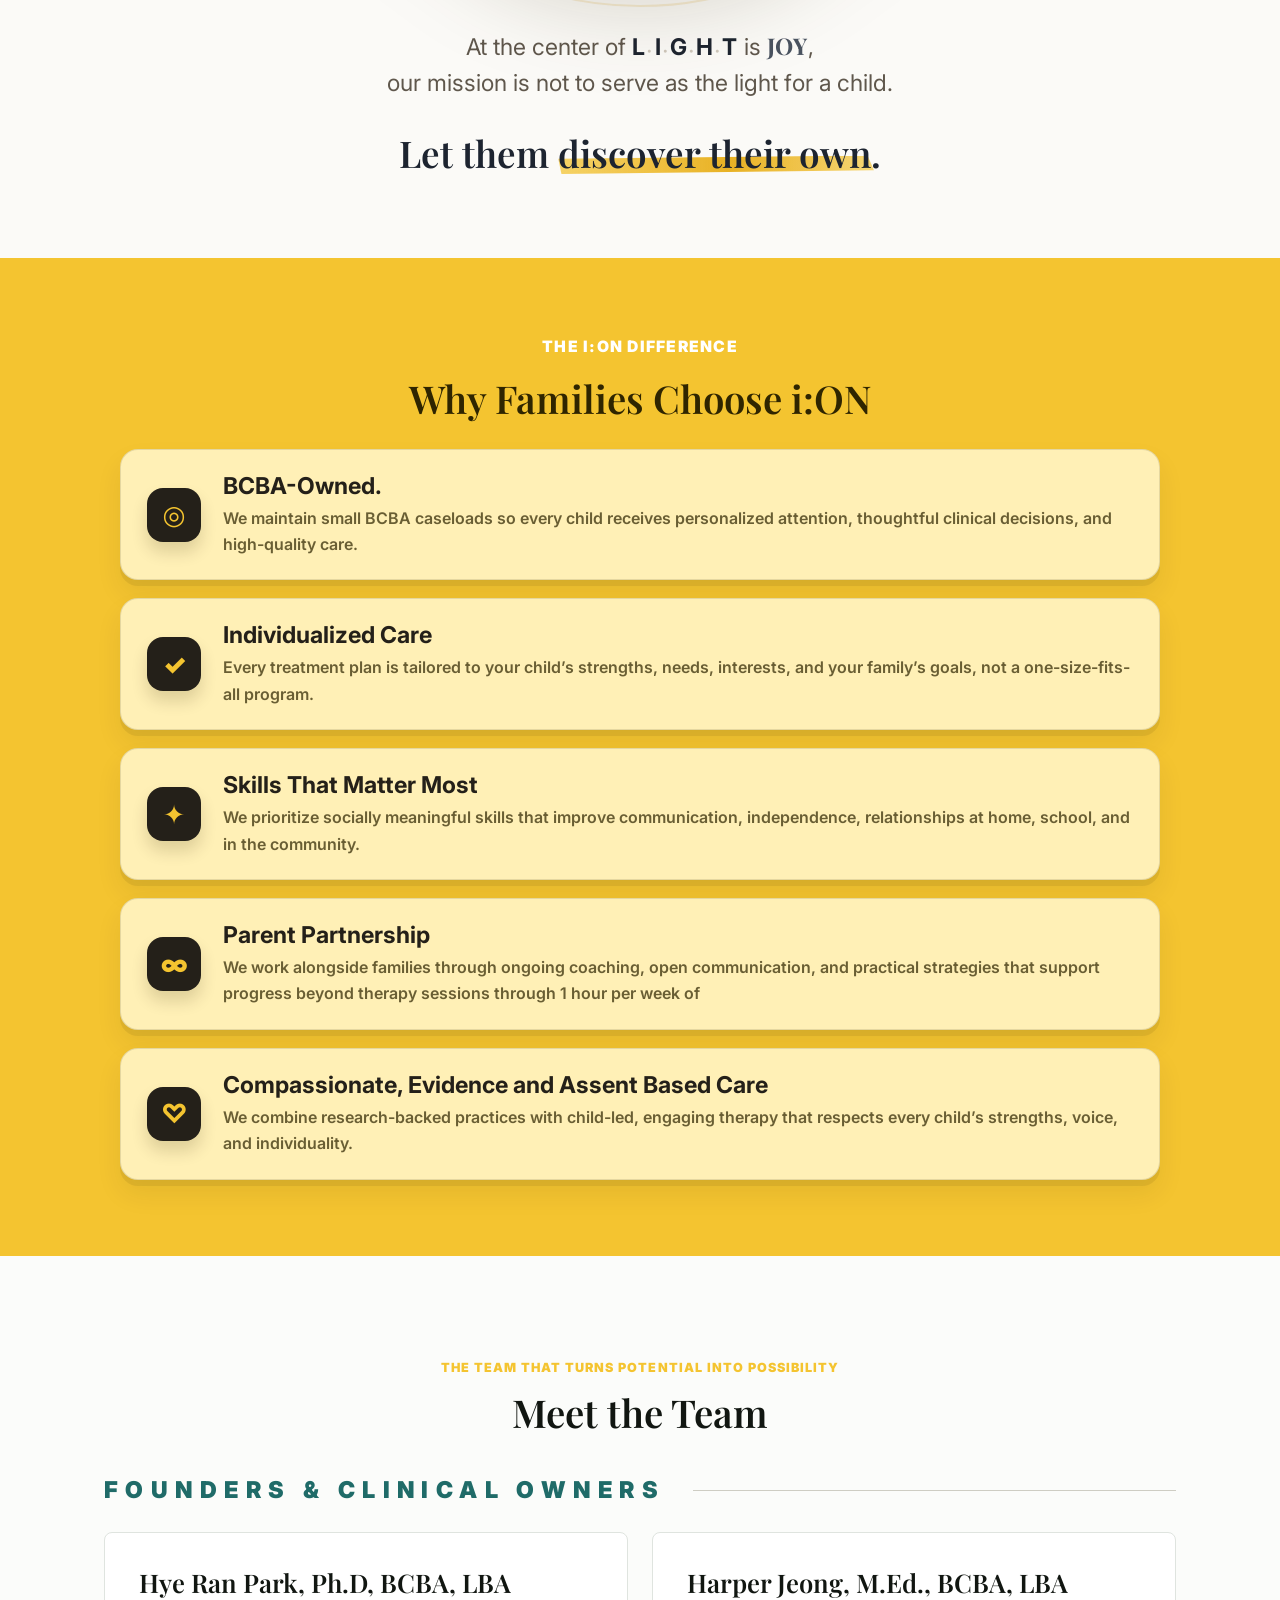
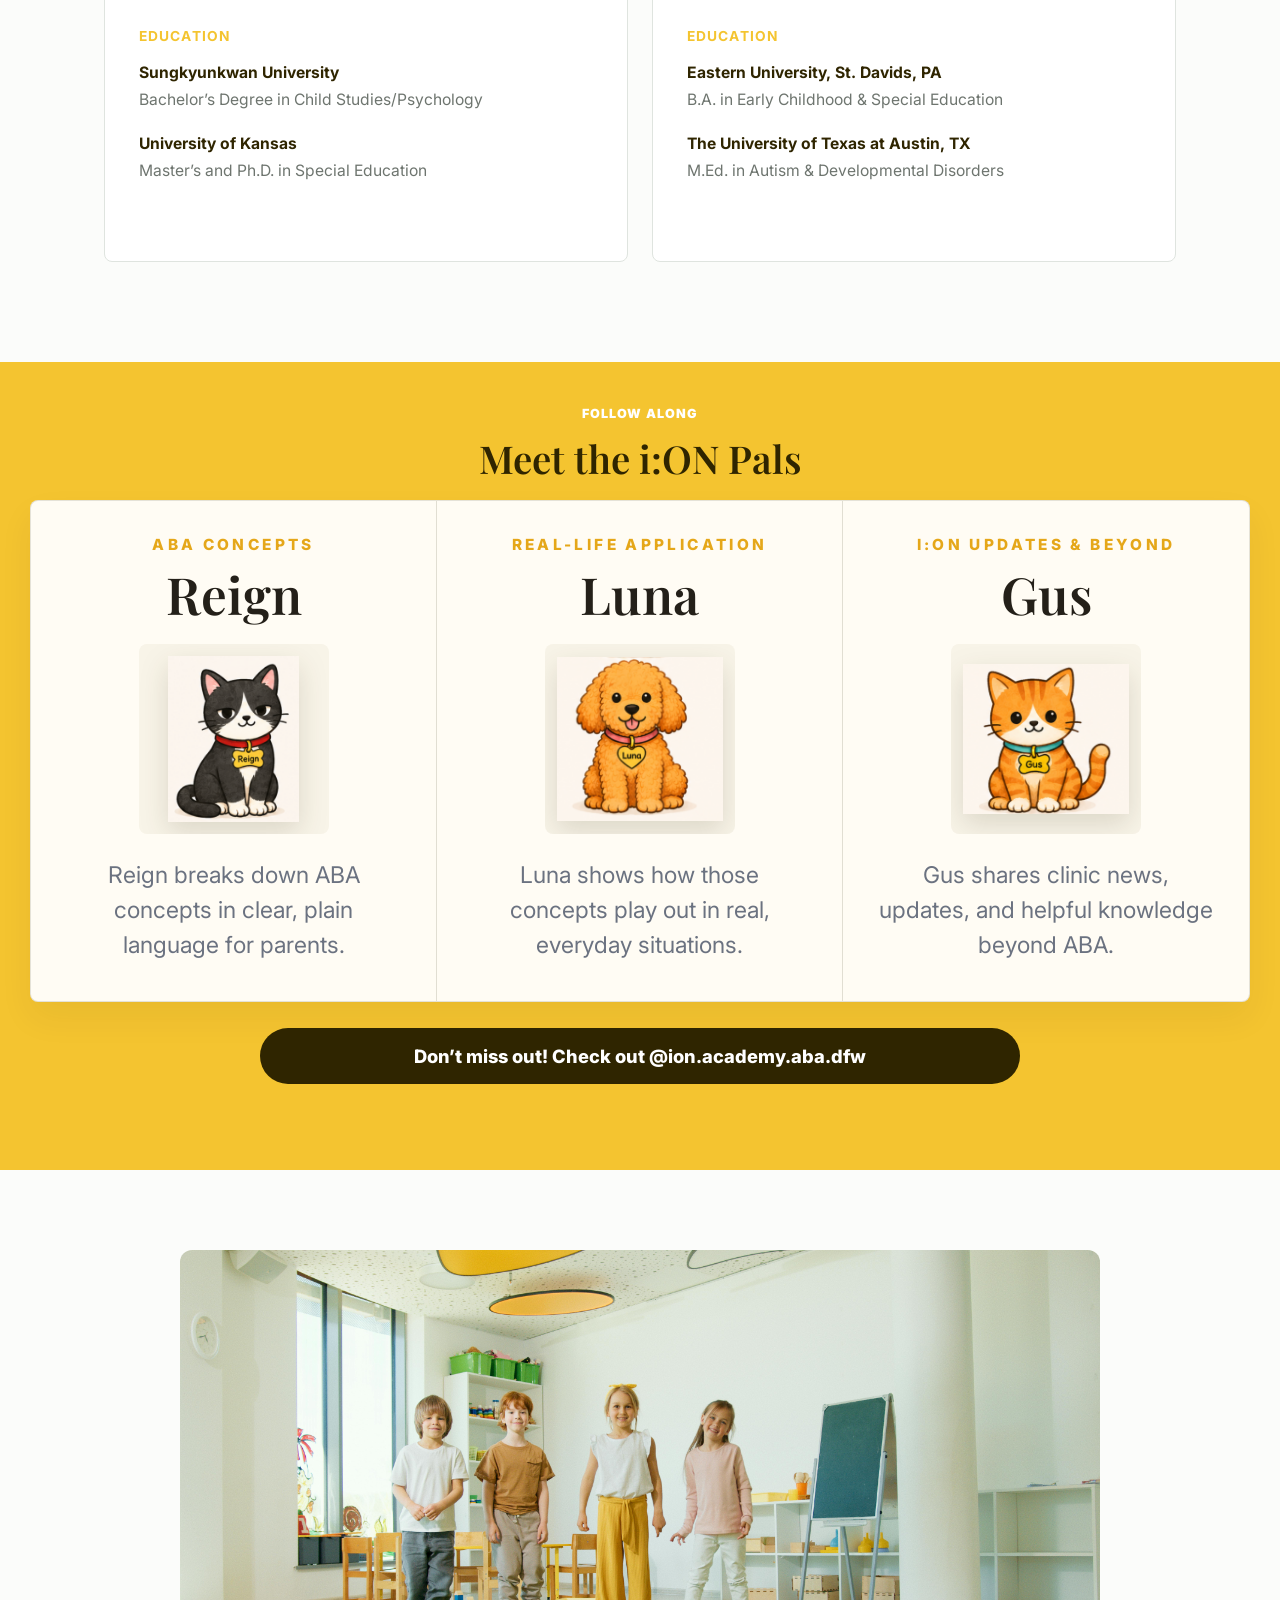
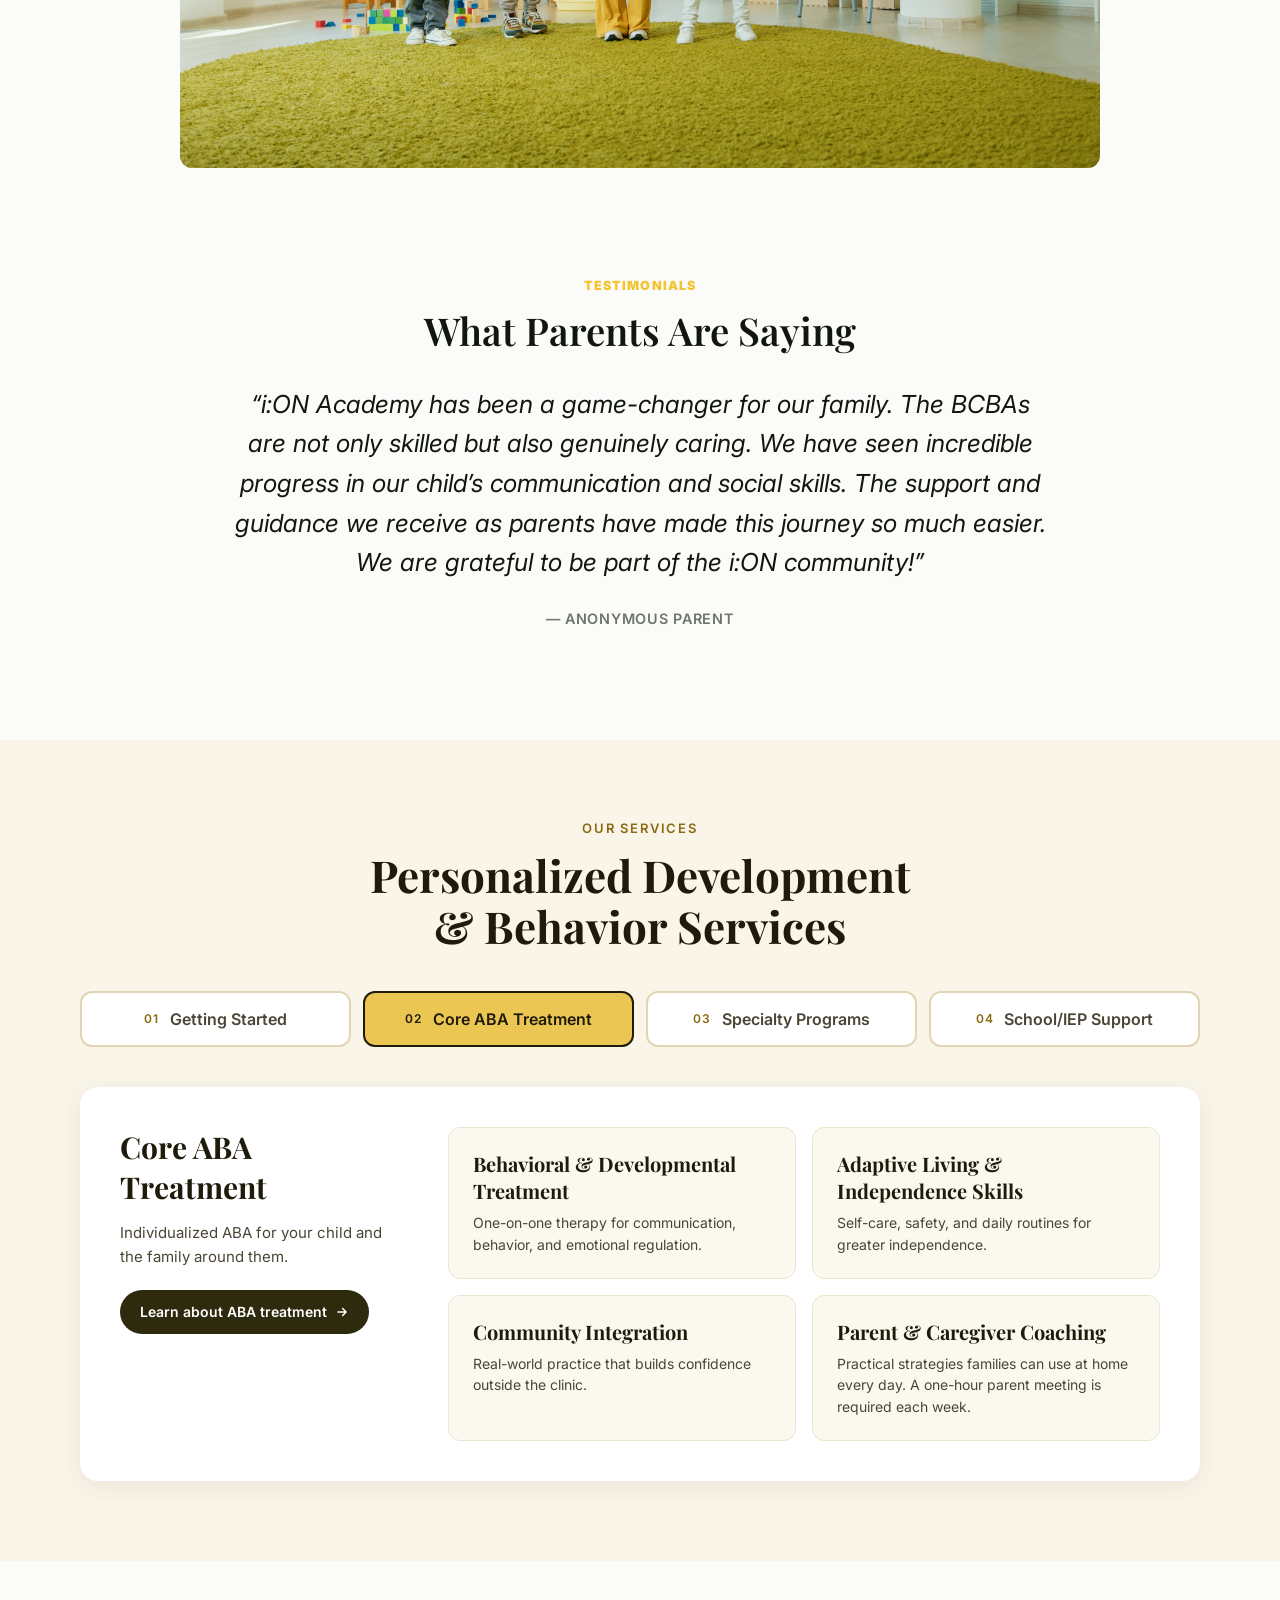
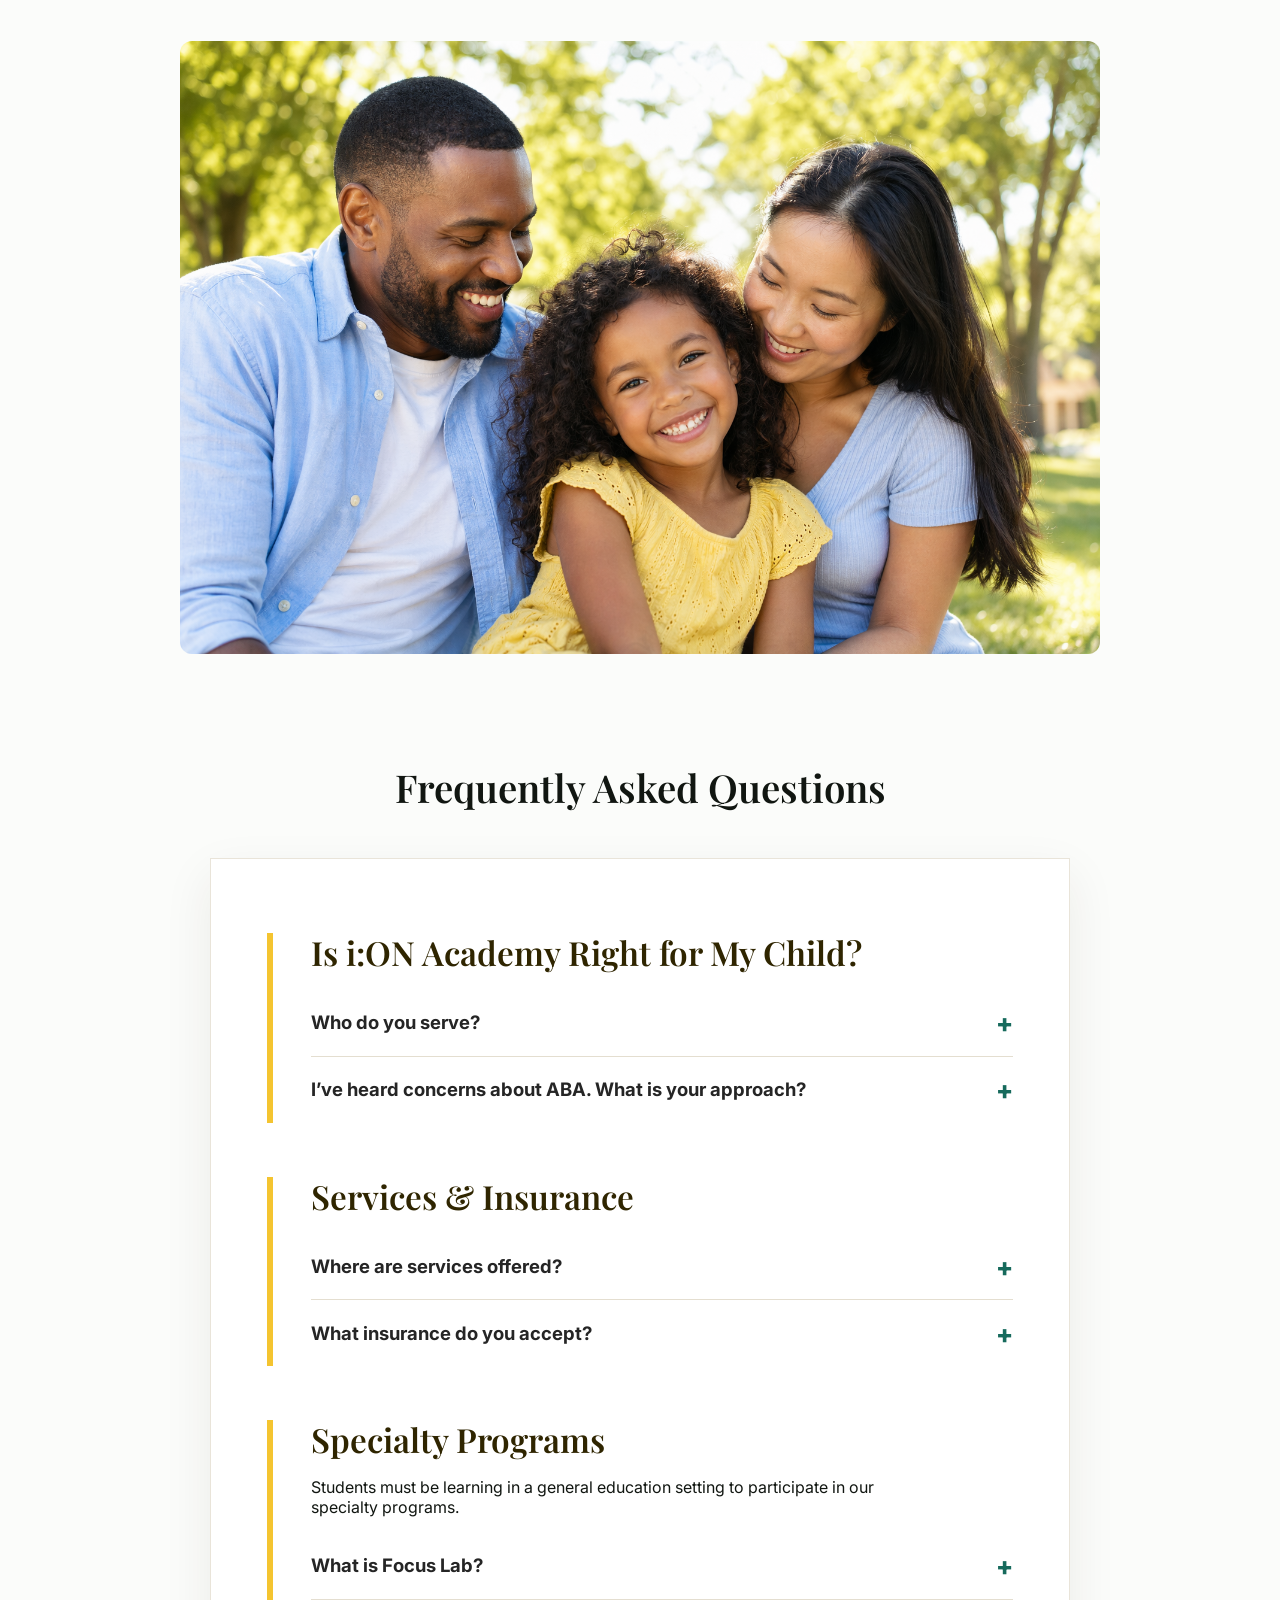
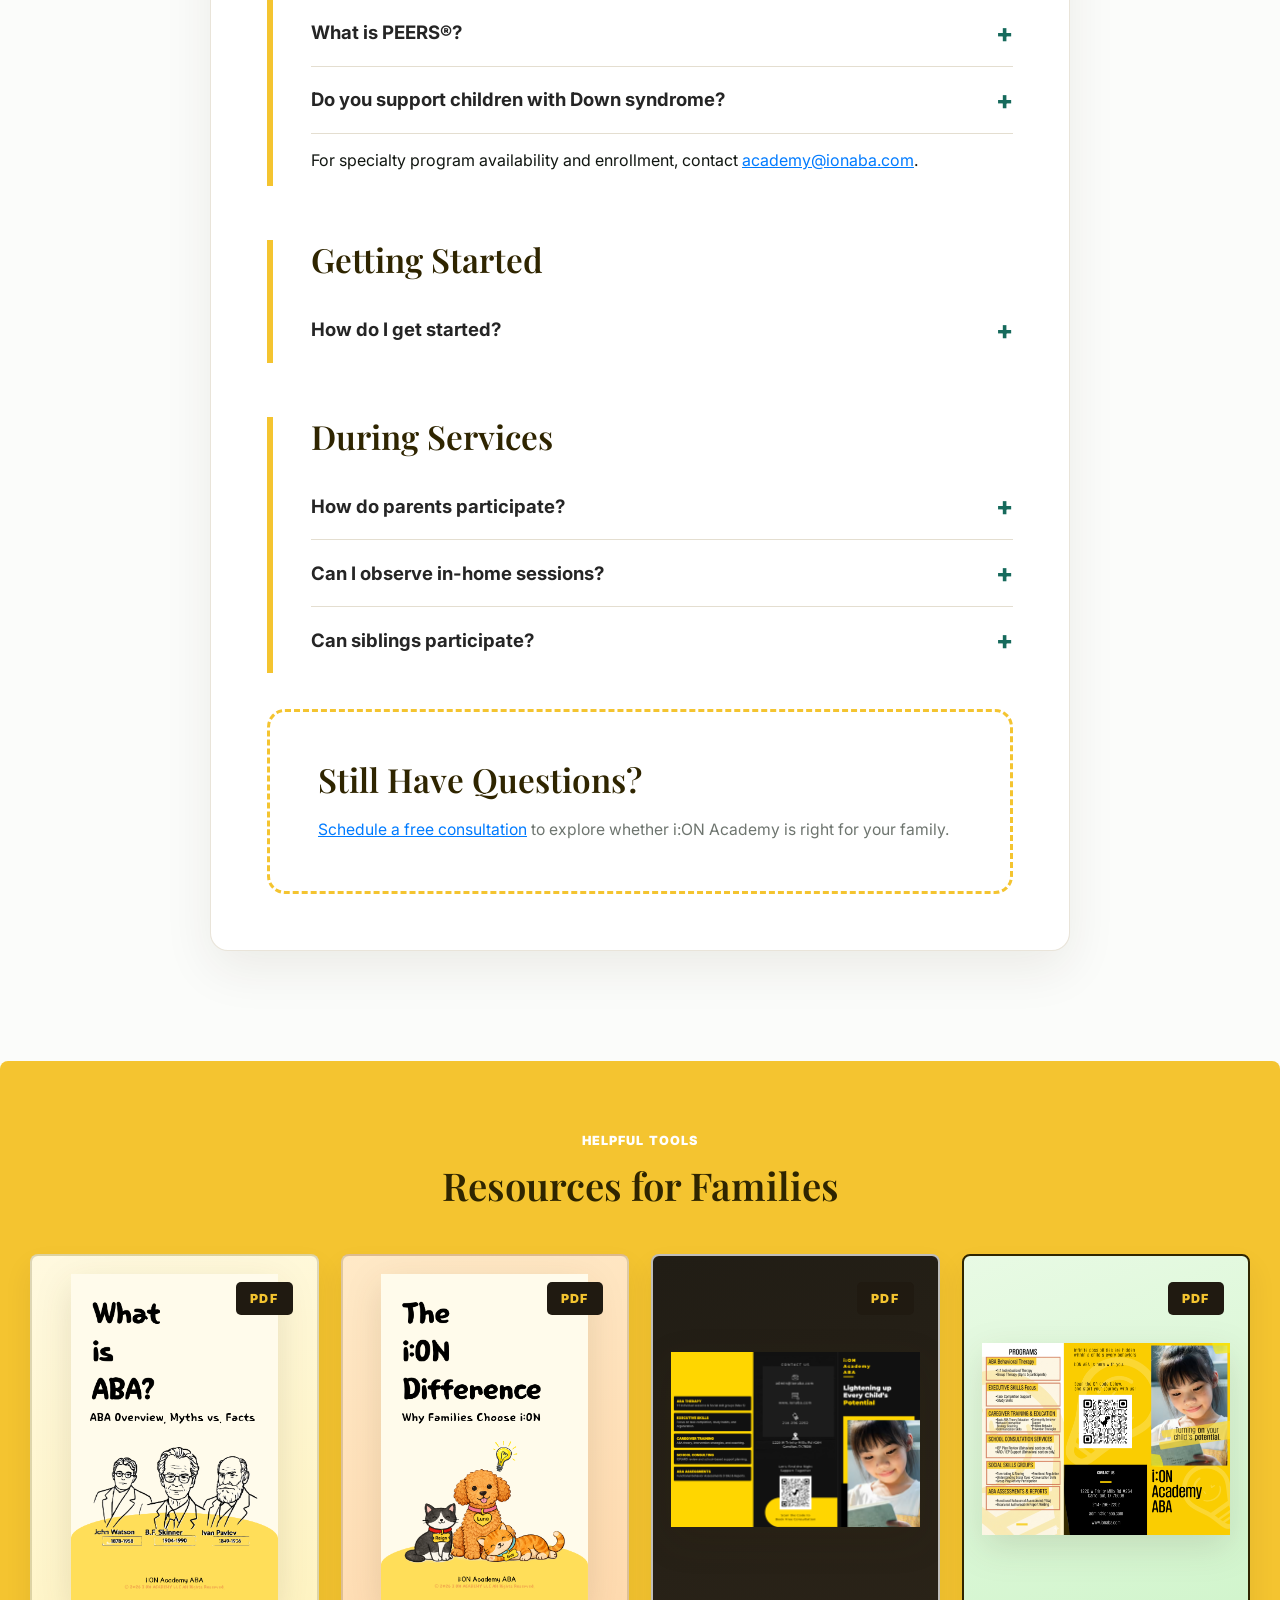
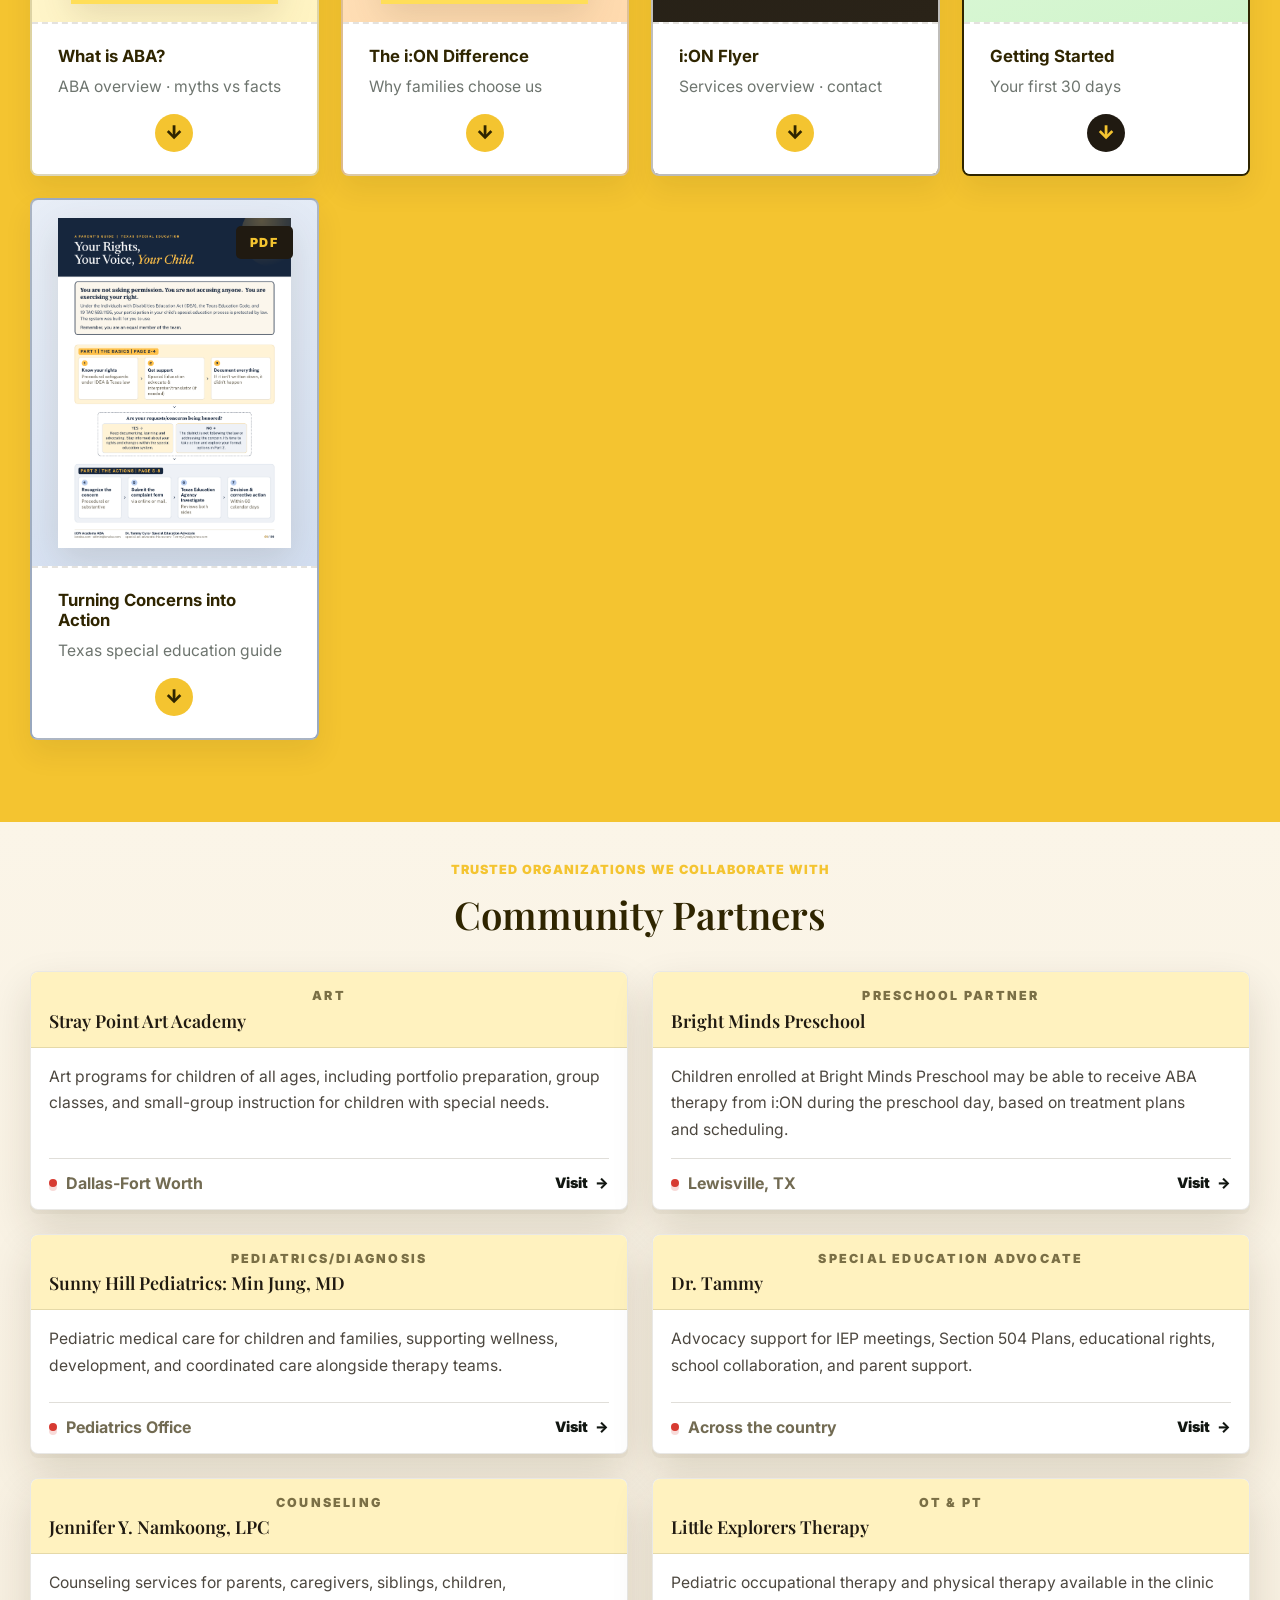
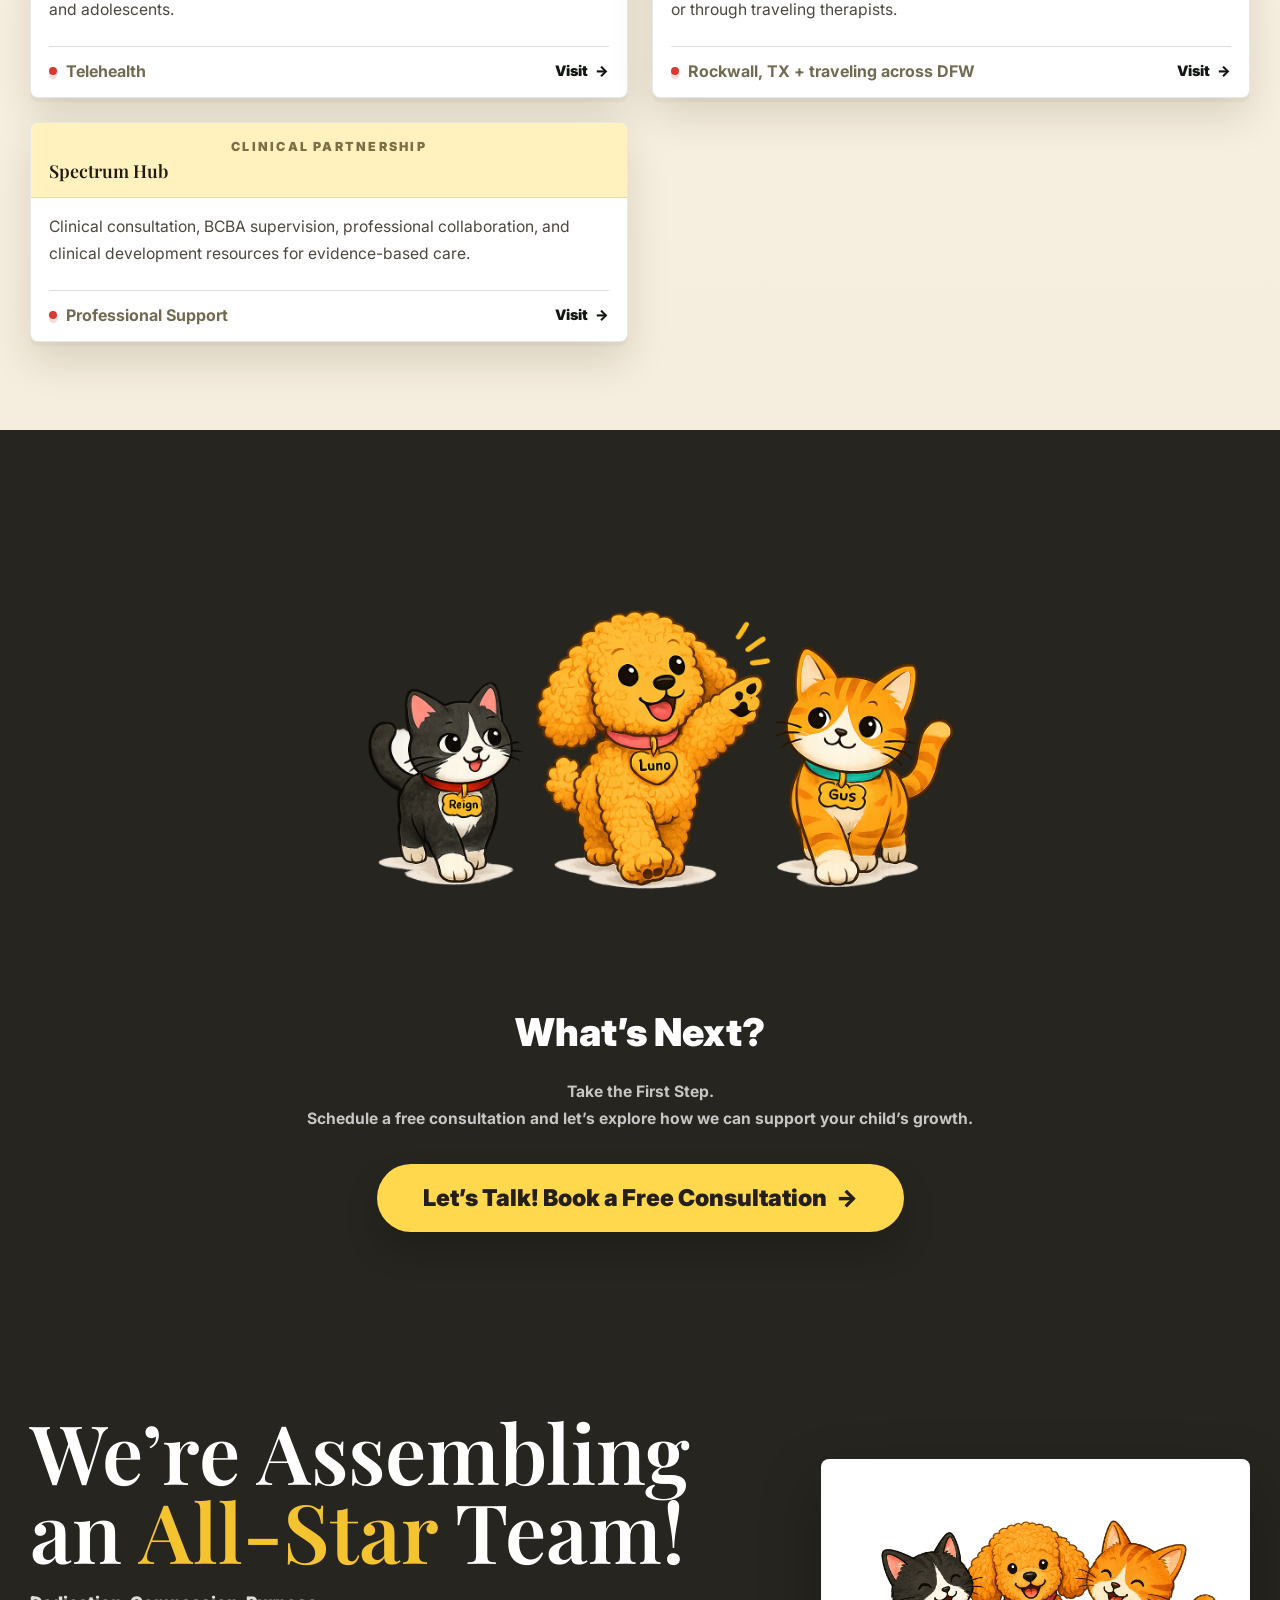
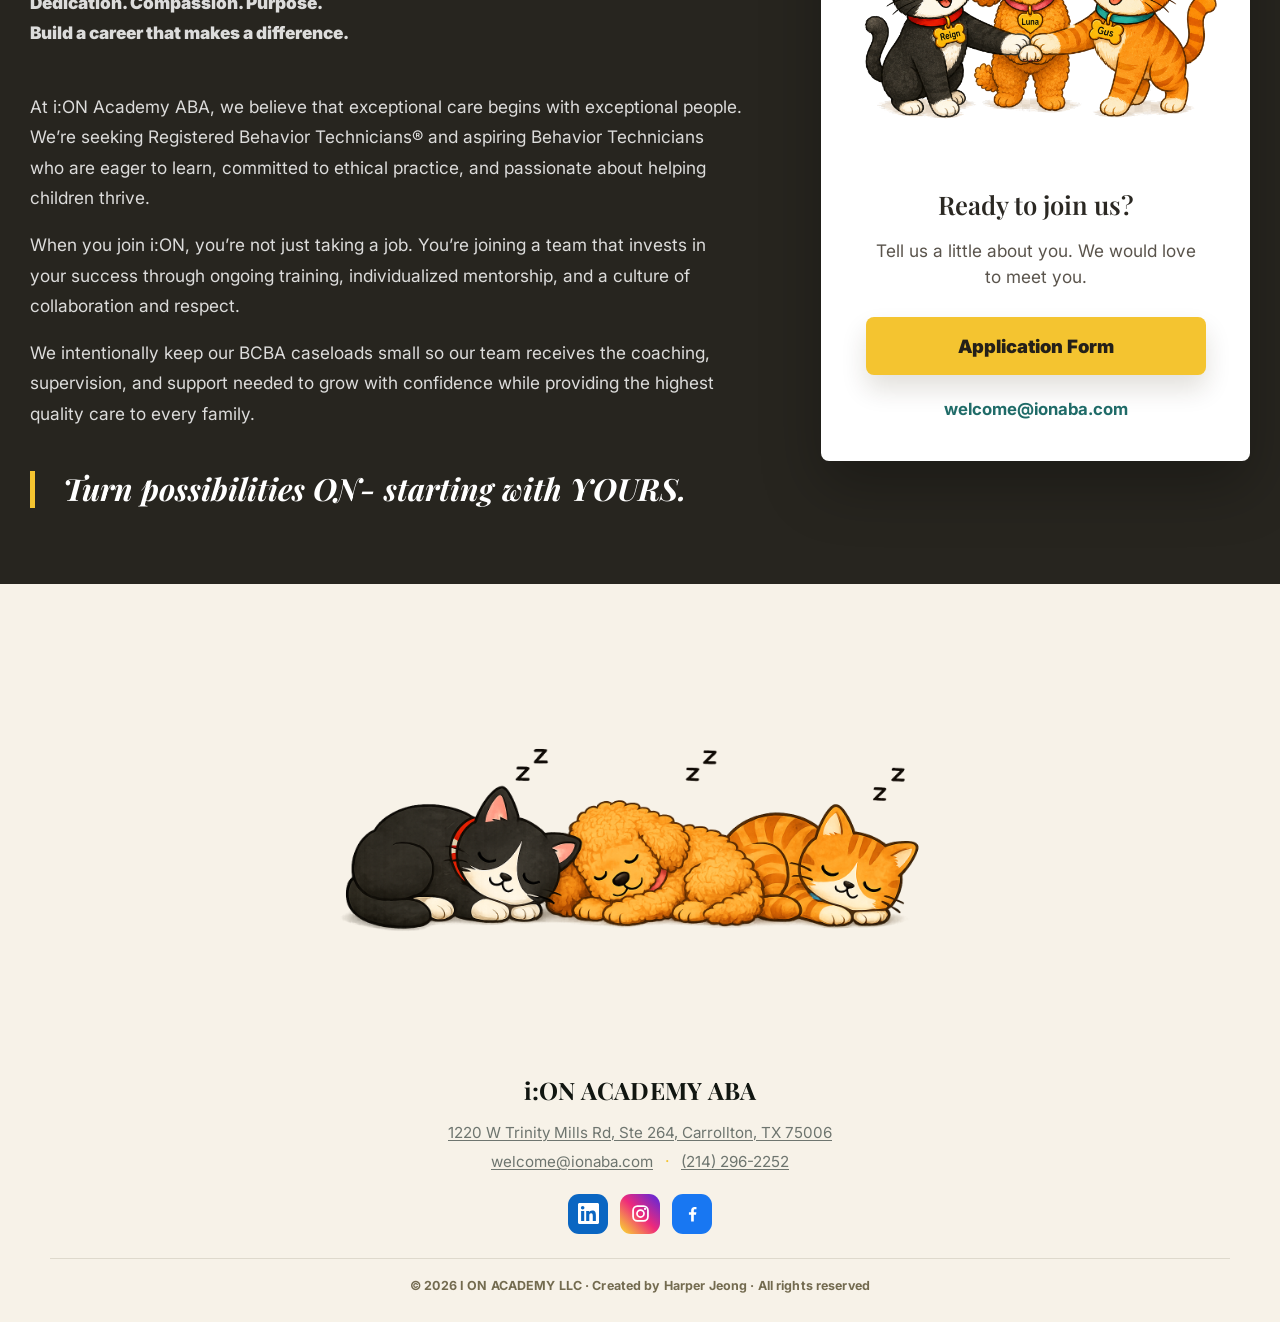
==== commit e23ef43e: "Update website copy and add clickable service tabs" ====
--- a/index.html
+++ b/index.html
@@ -105,9 +105,9 @@
           independence, and <span class="gold-italic">everyday confidence.</span>
         </h3>
         <p>
-          We serve children ages 2&ndash;21 with behavioral, developmental, and
-          executive functioning support needs by building compassionate, ethical
-          partnerships with families that empower children to grow with
+          We serve children ages 2&ndash;21 with behavioral, developmental and
+          executive functioning needs by providing compassionate, ethical
+          partnerships with families and comunities to empower children to grow with
           the joy of everyday life!
         </p>
         <a class="button dark" href="#services">Explore Services</a>
@@ -262,8 +262,7 @@
     <div class="light-joy">
       <p>
         At the center of <span class="light-inline-word">L<span class="light-title-dot">&bull;</span>I<span class="light-title-dot">&bull;</span>G<span class="light-title-dot">&bull;</span>H<span class="light-title-dot">&bull;</span>T</span> is <strong class="joy-highlight">JOY</strong>,<br />
-        the delight found in growth, inclusion, and meaningful connection.<br />
-        Our mission is not to serve as the light for a child.
+        our mission is not to serve as the light for a child.
       </p>
       <p>Let them <span class="payoff-mark">discover their own</span>.</p>
     </div>
@@ -280,8 +279,8 @@
         <span class="choice-icon" aria-hidden="true">◎</span>
         <span>
           <strong>BCBA-Owned.</strong>
-          We intentionally maintain small BCBA caseloads so every child receives
-          personalized attention, thoughtful clinical decisions, and ethical,
+          We maintain small BCBA caseloads so every child receives
+          personalized attention, thoughtful clinical decisions, and
           high-quality care.
         </span>
       </li>
@@ -298,7 +297,7 @@
         <span>
           <strong>Skills That Matter Most</strong>
           We prioritize socially meaningful skills that improve communication,
-          independence, relationships, and success at home, school, and in the
+          independence, relationships at home, school, and in the
           community.
         </span>
       </li>
@@ -307,13 +306,14 @@
         <span>
           <strong>Parent Partnership</strong>
           We work alongside families through ongoing coaching, open communication,
-          and practical strategies that support progress beyond therapy sessions.
+          and practical strategies that support progress beyond therapy sessions
+          through 1 hour per week of&nbsp;
         </span>
       </li>
       <li>
         <span class="choice-icon" aria-hidden="true">♡</span>
         <span>
-          <strong>Compassionate, Evidence-Based Care</strong>
+          <strong>Compassionate, Evidence and Assent Based Care</strong>
           We combine research-backed practices with child-led, engaging therapy
           that respects every child&rsquo;s strengths, voice, and individuality.
         </span>
@@ -420,96 +420,100 @@
         </blockquote>
 </section>
 
-      <section class="services" id="services" aria-labelledby="services-title">
-        <p class="eyebrow">Our Services</p>
-        <h2 id="services-title" class="fade-in">Personalized Development &amp; Behavior Services</h2>
-        <div class="service-grid">
-          <article class="fade-in">
-            <div class="service-card-title">
-              <h3>Behavioral &amp; Developmental Therapy</h3>
-            </div>
-            <p>
-              Individualized one-on-one therapy that builds communication, behavior,
-              emotional regulation, independence, and everyday life skills at home,
-              in the clinic, or in the community.
-            </p>
-            <a class="service-learn" href="https://forms.gle/1pZw5egwdin6QXaR7" target="_blank" rel="noopener noreferrer">Learn more</a>
-          </article>
-          <article class="fade-in">
-            <div class="service-card-title">
-              <h3>Community Integration</h3>
-            </div>
-            <p>
-              Real-world practice in community settings to build confidence,
-              independence, and functional skills that carry over into everyday life.
-            </p>
-          </article>
-          <article class="fade-in">
-            <div class="service-card-title">
-              <h3>Parent &amp; Caregiver Coaching</h3>
-            </div>
-            <p>
-              Practical coaching that equips families with strategies to support
-              behavior, communication, daily routines, and independence.
-            </p>
-            <a class="service-learn" href="https://forms.gle/1pZw5egwdin6QXaR7" target="_blank" rel="noopener noreferrer">Learn more</a>
-          </article>
-          <article class="fade-in">
-            <div class="service-card-title">
-              <h3>Adaptive Living &amp; Independence Skills</h3>
-            </div>
-            <p>
-              Teaching everyday skills such as self-care, hygiene, safety,
-              household routines, and community participation to promote greater
-              independence.
-            </p>
-          </article>
-          <article class="fade-in">
-            <div class="service-card-title">
-              <h3>Focus Lab &amp; ADHD Support</h3>
-            </div>
-            <p>
-              Support for organization, planning, homework, time management, task
-              initiation, and follow-through to help children in grades 4&ndash;6 and
-              high school students.
-            </p>
-            <a class="service-learn" href="https://docs.google.com/forms/d/e/1FAIpQLSdk58U4PVitgJDI2vU2-nMXtd8Y_CYupuBOPhaUEges71lLJg/viewform?usp=sharing&amp;ouid=103847012592339388532" target="_blank" rel="noopener noreferrer">Learn more</a>
-          </article>
-          <article class="fade-in">
-            <div class="service-card-title">
-              <h3>Developmental &amp; Behavioral Assessments</h3>
-            </div>
-            <p>
-              Comprehensive evaluations that identify strengths and needs to guide
-              individualized treatment planning and support insurance authorization.
-            </p>
-            <a class="service-learn" href="https://forms.gle/1pZw5egwdin6QXaR7" target="_blank" rel="noopener noreferrer">Learn more</a>
-          </article>
-          <article class="fade-in">
-            <div class="service-card-title">
-              <h3>School Collaboration &amp; Educational Support</h3>
-            </div>
-            <p>
-              Partnering with schools through classroom consultation, behavior
-              plans, ARD/IEP support, and strategies that promote success across
-              settings.
-            </p>
-            <a class="service-learn" href="mailto:welcome@ionaba.com">Contact us</a>
-          </article>
-          <article class="fade-in">
-            <div class="service-card-title">
-              <h3>PEERS&reg; Social Skills Groups (Ages 14&ndash;17)</h3>
-            </div>
-            <p>
-              The UCLA Program for the Education and Enrichment of Relational
-              Skills (PEERS&reg;) is for teens ages 14&ndash;17 and teaches conversation
-              skills, friendship building, conflict resolution, and social confidence
-              through role-play, guided practice, and real-world application.
-            </p>
-            <a class="service-learn" href="mailto:welcome@ionaba.com">Stay informed</a>
-          </article>
-        </div>
-      </section>
+<section class="ion-svc" id="services" aria-labelledby="services-title">
+  <div class="ion-svc__inner">
+
+    <div class="ion-svc__head">
+      <p class="ion-svc__eyebrow">OUR SERVICES</p>
+      <h2 class="ion-svc__title" id="services-title">Personalized Development<br>&amp; Behavior Services</h2>
+    </div>
+
+    <div class="ion-svc__tabs" role="tablist" aria-label="Service categories">
+      <button type="button" class="ion-svc__tab" role="tab" id="ion-tab-1" aria-controls="ion-panel-1" aria-selected="false" tabindex="-1"><span class="ion-svc__num">01</span>Getting Started</button>
+      <button type="button" class="ion-svc__tab" role="tab" id="ion-tab-2" aria-controls="ion-panel-2" aria-selected="true"><span class="ion-svc__num">02</span>Core ABA Treatment</button>
+      <button type="button" class="ion-svc__tab" role="tab" id="ion-tab-3" aria-controls="ion-panel-3" aria-selected="false" tabindex="-1"><span class="ion-svc__num">03</span>Specialty Programs</button>
+      <button type="button" class="ion-svc__tab" role="tab" id="ion-tab-4" aria-controls="ion-panel-4" aria-selected="false" tabindex="-1"><span class="ion-svc__num">04</span>School/IEP Support</button>
+    </div>
+
+    <!-- 01 Getting Started -->
+    <div class="ion-svc__panel" role="tabpanel" tabindex="0" id="ion-panel-1" aria-labelledby="ion-tab-1" hidden>
+      <div class="ion-svc__intro">
+        <h3>Getting Started</h3>
+        <p>Every plan begins with a clear picture of your child.</p>
+        <a class="ion-svc__btn" href="https://forms.gle/1pZw5egwdin6QXaR7" target="_blank" rel="noopener noreferrer">Request an assessment <svg width="14" height="14" viewBox="0 0 24 24" fill="none" stroke="currentColor" stroke-width="2.5" stroke-linecap="round" stroke-linejoin="round" aria-hidden="true"><path d="M5 12h14M13 6l6 6-6 6"/></svg></a>
+      </div>
+      <div class="ion-svc__cards">
+        <div class="ion-svc__card">
+          <h4>Developmental &amp; Behavioral Assessments</h4>
+          <p>Evaluations that identify strengths and needs to guide treatment and insurance authorization.</p>
+        </div>
+      </div>
+    </div>
+
+    <!-- 02 Core ABA Treatment -->
+    <div class="ion-svc__panel" role="tabpanel" tabindex="0" id="ion-panel-2" aria-labelledby="ion-tab-2">
+      <div class="ion-svc__intro">
+        <h3>Core ABA Treatment</h3>
+        <p>Individualized ABA for your child and the family around them.</p>
+        <a class="ion-svc__btn" href="https://forms.gle/1pZw5egwdin6QXaR7" target="_blank" rel="noopener noreferrer">Learn about ABA treatment <svg width="14" height="14" viewBox="0 0 24 24" fill="none" stroke="currentColor" stroke-width="2.5" stroke-linecap="round" stroke-linejoin="round" aria-hidden="true"><path d="M5 12h14M13 6l6 6-6 6"/></svg></a>
+      </div>
+      <div class="ion-svc__cards">
+        <div class="ion-svc__card">
+          <h4>Behavioral &amp; Developmental Treatment</h4>
+          <p>One-on-one therapy for communication, behavior, and emotional regulation.</p>
+        </div>
+        <div class="ion-svc__card">
+          <h4>Adaptive Living &amp; Independence Skills</h4>
+          <p>Self-care, safety, and daily routines for greater independence.</p>
+        </div>
+        <div class="ion-svc__card">
+          <h4>Community Integration</h4>
+          <p>Real-world practice that builds confidence outside the clinic.</p>
+        </div>
+        <div class="ion-svc__card">
+          <h4>Parent &amp; Caregiver Coaching</h4>
+          <p>Practical strategies families can use at home every day. A one-hour parent meeting is required each week.</p>
+        </div>
+      </div>
+    </div>
+
+    <!-- 03 Specialty Programs -->
+    <div class="ion-svc__panel" role="tabpanel" tabindex="0" id="ion-panel-3" aria-labelledby="ion-tab-3" hidden>
+      <div class="ion-svc__intro">
+        <h3>Specialty Programs</h3>
+        <p>Focused programs for specific ages and needs. Students must be learning in a general education setting.</p>
+        <a class="ion-svc__btn" href="mailto:academy@ionaba.com">Ask about enrollment <svg width="14" height="14" viewBox="0 0 24 24" fill="none" stroke="currentColor" stroke-width="2.5" stroke-linecap="round" stroke-linejoin="round" aria-hidden="true"><path d="M5 12h14M13 6l6 6-6 6"/></svg></a>
+      </div>
+      <div class="ion-svc__cards">
+        <div class="ion-svc__card">
+          <h4>Focus Lab &amp; ADHD Support</h4>
+          <p>Organization, planning, and follow-through for grades 4–6 and high school.</p>
+          <a class="service-learn" href="https://docs.google.com/forms/d/e/1FAIpQLSdk58U4PVitgJDI2vU2-nMXtd8Y_CYupuBOPhaUEges71lLJg/viewform?usp=sharing&amp;ouid=103847012592339388532" target="_blank" rel="noopener noreferrer">Learn more</a>
+        </div>
+        <div class="ion-svc__card">
+          <h4>PEERS® Social Skills (Ages 14–17)</h4>
+          <p>UCLA's evidence-based program for making and keeping friends.</p>
+        </div>
+      </div>
+    </div>
+
+    <!-- 04 School/IEP Support -->
+    <div class="ion-svc__panel" role="tabpanel" tabindex="0" id="ion-panel-4" aria-labelledby="ion-tab-4" hidden>
+      <div class="ion-svc__intro">
+        <h3>School/IEP Support</h3>
+        <p>Carrying progress into the classroom.</p>
+        <a class="ion-svc__btn" href="mailto:welcome@ionaba.com">Contact us <svg width="14" height="14" viewBox="0 0 24 24" fill="none" stroke="currentColor" stroke-width="2.5" stroke-linecap="round" stroke-linejoin="round" aria-hidden="true"><path d="M5 12h14M13 6l6 6-6 6"/></svg></a>
+      </div>
+      <div class="ion-svc__cards">
+        <div class="ion-svc__card">
+          <h4>School Collaboration &amp; ARD/IEP Support</h4>
+          <p>Consultation, behavior plans, and ARD/IEP support across settings.</p>
+        </div>
+      </div>
+    </div>
+
+  </div>
+</section>
       <section class="image-section">
   <img src="assets/faq-family-blasian.png"
        alt="A happy family with a Black father, Asian mother, and child outdoors"
@@ -518,54 +522,26 @@
       </section>
 
       <section class="faq" id="faq" aria-labelledby="faq-title">
-           <p class="eyebrow">Questions?</p>
         <h2 id="faq-title" class="fade-in">Frequently Asked Questions</h2>
         <div class="accordion">
           <div class="faq-category">
             <h3>Is i:ON Academy Right for My Child?</h3>
             <details>
-              <summary>Who do you serve, and is i:ON Academy the right fit for my child?</summary>
-              <p>
-                We provide services for children and young adults ages 2&ndash;21. Our
-                team supports children with autism, ADHD, Down syndrome, executive functioning
-                challenges, developmental delays, and other behavioral or
-                developmental support needs.
-              </p>
-              <p>
-                Every child is unique, and no provider can ethically determine
-                whether a child needs services without first understanding their
-                individual strengths and needs. Our assessment helps identify your
-                child&rsquo;s current abilities, areas of need, and the supports that may
-                be most beneficial.
-              </p>
-              <p>
-                Children may benefit from support if they experience challenges with
-                communication, social interaction, emotional regulation, executive
-                functioning, daily living skills, independence, or challenging
-                behaviors. If another service is a better fit, we&rsquo;re happy to help
-                guide your family in that direction. Ultimately, the decision to
-                begin services is always yours.
+              <summary>Who do you serve?</summary>
+              <p>
+                We serve children and young adults ages 2–21 with autism, ADHD, Down syndrome, developmental delays, and other behavioral, developmental, or executive functioning needs.
+              </p>
+              <p>
+                Our assessment helps identify your child’s strengths, needs, and whether our services are a good fit. If another service would be more helpful, we can guide you toward other options. The decision to begin services is yours.
               </p>
             </details>
             <details>
-              <summary>I&rsquo;ve heard negative things about behavior therapy or ABA. Is it harmful?</summary>
-              <p>
-                It&rsquo;s completely understandable to have questions. Applied Behavior
-                Analysis (ABA) has evolved significantly over the years, and
-                today&rsquo;s ethical, evidence-based practices emphasize respect,
-                collaboration, individualized care, and meaningful outcomes that
-                improve quality of life.
-              </p>
-              <p>
-                At i:ON Academy, we help children build communication, independence,
-                emotional regulation, social relationships, executive functioning,
-                and everyday life skills. Every treatment plan is individualized to
-                meet each child&rsquo;s unique strengths, needs, and goals.
-              </p>
-              <p>
-                We encourage families to ask questions, explore different
-                approaches, and choose the provider that best aligns with their
-                family&rsquo;s values.
+              <summary>I’ve heard concerns about ABA. What is your approach?</summary>
+              <p>
+                Your concerns matter. At i:ON Academy, we use compassionate, evidence- and assent-based care that respects your child’s voice, strengths, and individuality. We focus on skills that support communication, independence, relationships, and everyday life.
+              </p>
+              <p>
+                We welcome questions so you can decide whether our approach fits your family’s values.
               </p>
             </details>
           </div>
@@ -573,89 +549,47 @@
           <div class="faq-category">
             <h3>Services &amp; Insurance</h3>
             <details>
-              <summary>What services do you provide, and where are they offered?</summary>
-              <p>
-                We provide services in a variety of settings, including the home,
-                clinic, community, and, when permitted, the school. Because
-                every school has its own policies regarding outside providers, some
-                schools allow direct intervention, while others may permit classroom
-                observations, consultation, or collaboration with teachers.
-              </p>
-              <p>
-                We&rsquo;re happy to work alongside your child&rsquo;s school to determine the
-                most appropriate level of support.
+              <summary>Where are services offered?</summary>
+              <p>
+                We offer services at home, in our clinic, in the community, and at school when permitted. School support may include direct services, observations, or teacher consultation, depending on school policies.
               </p>
             </details>
             <details>
-              <summary>What insurance plans do you accept?</summary>
-              <p>
-                We are credentialed with Blue Cross Blue Shield, Aetna, and Cigna,
-                and our credentialing with Texas Medicaid and Medicare is currently
-                in progress. However, we are not currently accepting Cigna due to
-                its low reimbursement rate. Please contact us to inquire about
-                current availability.
-              </p>
-              <p>
-                We also offer private-pay services and may be able to utilize out-of-network benefits, depending on your insurance plan. If you're unsure about your coverage, our team is happy to verify your benefits and explain your options.
-              </p>
-              <p>
-                For the most up-to-date information regarding coverage and payment
-                options, please contact us at
-                <a href="mailto:welcome@ionaba.com" class="email-link">welcome@ionaba.com</a>.
+              <summary>What insurance do you accept?</summary>
+              <p>
+                We accept Blue Cross Blue Shield and Aetna. We are credentialed with Cigna but are not currently accepting it. Credentialing with Texas Medicaid and Medicare is in progress.
+              </p>
+              <p>
+                Private pay and out-of-network options may also be available. Contact <a href="mailto:welcome@ionaba.com" class="email-link">welcome@ionaba.com</a> to confirm availability and get help understanding your benefits.
               </p>
             </details>
           </div>
 
           <div class="faq-category">
             <h3>Specialty Programs</h3>
+            <p>Students must be learning in a general education setting to participate in our specialty programs.</p>
             <details>
-              <summary>What is the Focus Lab ADHD Program?</summary>
-              <p>
-                Focus Lab is an in-person executive functioning program for
-                4th&ndash;6th grade students and high school students. It supports
-                organization, planning, homework, time management, and independence.
-                A formal diagnosis is not required to participate.
-              </p>
-              <p>
-                Please email
-                <a href="mailto:academy@ionaba.com" class="email-link">academy@ionaba.com</a>
-                for more inquiries.
+              <summary>What is Focus Lab?</summary>
+              <p>
+                Focus Lab is an in-person executive functioning program for students in grades 4–6 and high school. It builds organization, planning, homework, time management, and independence skills. No formal diagnosis is required.
               </p>
             </details>
             <details>
-              <summary>What is PEERS&reg;?</summary>
-              <p>
-                PEERS&reg; is an evidence-based social skills program for teens ages
-                14&ndash;17. Participants should be able to communicate using spoken
-                language and participate successfully in a general education or
-                similar group-learning environment. A formal diagnosis is not
-                required for private-pay enrollment, but may be required for
-                insurance coverage.
-              </p>
-              <p>
-                Please email
-                <a href="mailto:academy@ionaba.com" class="email-link">academy@ionaba.com</a>
-                for more inquiries.
+              <summary>What is PEERS®?</summary>
+              <p>
+                PEERS® is an evidence-based social skills program for teens ages 14–17 who communicate using spoken language and can participate in a general education group setting.
+              </p>
+              <p>
+                No diagnosis is required for private-pay enrollment; insurance coverage may require one.
               </p>
             </details>
             <details>
-              <summary>Do you offer Down Syndrome Support?</summary>
-              <p>
-                Yes. We provide individualized support for children with Down
-                syndrome, focusing on communication, independence, social
-                development, executive functioning, and everyday life skills. Collaboration with your child's Physical Therapist is strongly recommended.
-              </p>
-              <p>
-                For information about our Focus Lab ADHD Program, Down Syndrome
-                Support, or PEERS&reg; Social Skills Groups, please contact us for
-                current availability and enrollment.
-              </p>
-              <p>
-                Please email
-                <a href="mailto:academy@ionaba.com" class="email-link">academy@ionaba.com</a>
-                for more inquiries.
+              <summary>Do you support children with Down syndrome?</summary>
+              <p>
+                Yes. We support communication, independence, social development, executive functioning, and everyday life skills. We strongly recommend collaborating with your child’s physical therapist.
               </p>
             </details>
+            <p>For specialty program availability and enrollment, contact <a href="mailto:academy@ionaba.com" class="email-link">academy@ionaba.com</a>.</p>
           </div>
 
           <div class="faq-category">
@@ -663,24 +597,10 @@
             <details>
               <summary>How do I get started?</summary>
               <p>
-                Getting started is simple. First,
-                <a
-                  href="https://docs.google.com/forms/d/e/1FAIpQLSflN78NAI327tLRnySt_xbOaprF9NbbIA9tcFPK0c57y0Qo8Q/viewform?usp=header"
-                  target="_blank"
-                  rel="noopener noreferrer"
-                  class="email-link"
-                >
-                  complete our 30-minute consultation request form
-                </a>
-                so we can learn about your child&rsquo;s strengths, needs, and goals. If
-                we&rsquo;re a good fit, we&rsquo;ll complete a comprehensive assessment while
-                beginning the insurance authorization process, if applicable.
-              </p>
-              <p>
-                Once your assessment and authorization are complete, we&rsquo;ll create an
-                individualized treatment plan tailored to your child&rsquo;s needs and
-                schedule services. Our team will guide you through every step of the
-                process and answer your questions along the way.
+                <a href="https://docs.google.com/forms/d/e/1FAIpQLSflN78NAI327tLRnySt_xbOaprF9NbbIA9tcFPK0c57y0Qo8Q/viewform?usp=header" target="_blank" rel="noopener noreferrer" class="email-link">Request a free 30-minute consultation</a>. If our services are a good fit, we’ll assess your child’s needs and begin insurance authorization, if applicable.
+              </p>
+              <p>
+                Once the assessment and any required authorization are complete, we’ll create a personalized treatment plan and schedule services.
               </p>
             </details>
           </div>
@@ -688,57 +608,28 @@
           <div class="faq-category">
             <h3>During Services</h3>
             <details>
-              <summary>What is expected of parents?</summary>
-              <p>
-                Parents are essential members of the treatment team. We encourage
-                families to participate in parent coaching sessions, practice
-                strategies between visits, communicate regularly with the treatment
-                team, and share both successes and concerns.
-              </p>
-              <p>
-                Your involvement plays a vital role in helping your child make
-                meaningful and lasting progress across home, school, and community
-                settings.
+              <summary>How do parents participate?</summary>
+              <p>
+                A one-hour parent meeting is required each week. We also encourage parents to practice strategies between visits and share progress, questions, and concerns with the treatment team.
               </p>
             </details>
             <details>
-              <summary>Can I observe my child&rsquo;s in-home sessions?</summary>
-              <p>
-                Yes. We encourage parents and caregivers to observe sessions,
-                participate in parent coaching, and learn strategies they can use
-                during everyday routines. Your involvement plays an important role in
-                helping your child build and maintain new skills across settings.
+              <summary>Can I observe in-home sessions?</summary>
+              <p>
+                Yes. We encourage parents and caregivers to observe sessions and learn strategies to use during everyday routines.
               </p>
             </details>
             <details>
-              <summary>Can siblings participate during in-home sessions?</summary>
-              <p>
-                When appropriate, yes. Siblings may be included in activities that
-                support communication, play, social interaction, and the
-                generalization of skills. Including siblings can help children
-                practice new skills more naturally within everyday family life.
+              <summary>Can siblings participate?</summary>
+              <p>
+                Yes, when appropriate. Siblings can join activities that help your child practice communication, play, and social skills within family routines.
               </p>
             </details>
           </div>
 
           <div class="faq-closing">
             <h3>Still Have Questions?</h3>
-            <p>
-              We&rsquo;re here to help. Whether you&rsquo;re exploring services, comparing
-              providers, or simply wondering whether i:ON Academy is the right fit
-              for your family, we&rsquo;d love to talk with you.
-            </p>
-            <p>
-              <a
-                href="https://docs.google.com/forms/d/e/1FAIpQLSflN78NAI327tLRnySt_xbOaprF9NbbIA9tcFPK0c57y0Qo8Q/viewform?usp=header"
-                target="_blank"
-                rel="noopener noreferrer"
-                class="email-link"
-              >
-                Schedule a free consultation
-              </a>
-              to learn how we can support your child and family.
-            </p>
+            <p><a href="https://docs.google.com/forms/d/e/1FAIpQLSflN78NAI327tLRnySt_xbOaprF9NbbIA9tcFPK0c57y0Qo8Q/viewform?usp=header" target="_blank" rel="noopener noreferrer" class="email-link">Schedule a free consultation</a> to explore whether i:ON Academy is right for your family.</p>
           </div>
         </div>
       </section>
@@ -1247,5 +1138,6 @@
   }
 });
 </script>
+    <script src="services-tabs.js"></script>
   </body>
 </html>
--- a/styles.css
+++ b/styles.css
@@ -5124,3 +5124,80 @@
     line-height: 1.35;
   }
 }
+
+/* Clickable services categories */
+
+  .ion-svc {
+    --ion-yellow: #ECC652;
+    --ion-cream: #F9F5E9;
+    --ion-ink: #1F1B0A;
+    --ion-body: #4A4535;
+    --ion-gold: #8A6A10;
+    --ion-btn: #2E2A0E;
+    --ion-line: #E0D5B5;
+    background: var(--ion-cream);
+    padding: 80px 24px;
+    font-family: Inter, system-ui, -apple-system, sans-serif;
+    color: var(--ion-ink);
+    box-sizing: border-box;
+  }
+  .ion-svc *, .ion-svc *::before, .ion-svc *::after { box-sizing: border-box; }
+  .ion-svc__inner { max-width: 1120px; margin: 0 auto; display: flex; flex-direction: column; gap: 40px; }
+
+  .ion-svc__head { text-align: center; display: flex; flex-direction: column; gap: 14px; }
+  .ion-svc__eyebrow { font-size: 13px; font-weight: 600; letter-spacing: .14em; color: var(--ion-gold); margin: 0; }
+  .ion-svc__title { margin: 0; font-family: 'Playfair Display', Georgia, serif; font-size: 44px; line-height: 1.15; font-weight: 700; color: var(--ion-ink); }
+
+  .ion-svc__tabs { display: grid; grid-template-columns: repeat(4, minmax(0, 1fr)); gap: 12px; }
+  .ion-svc__tab {
+    min-height: 56px; padding: 12px 16px; border-radius: 12px;
+    border: 2px solid var(--ion-line); background: #fff; color: var(--ion-body);
+    font: 600 16px/1.2 Inter, system-ui, sans-serif; cursor: pointer;
+    display: flex; align-items: center; justify-content: center; gap: 10px; text-align: center;
+    transition: background .15s, border-color .15s, color .15s;
+  }
+  .ion-svc__tab:hover { border-color: var(--ion-ink); }
+  .ion-svc__tab:focus-visible { outline: 3px solid var(--ion-gold); outline-offset: 2px; }
+  .ion-svc__tab[aria-selected="true"] { background: var(--ion-yellow); border-color: var(--ion-ink); color: var(--ion-ink); }
+  .ion-svc__num { font-size: 12px; letter-spacing: .1em; color: var(--ion-gold); }
+  .ion-svc__tab[aria-selected="true"] .ion-svc__num { color: var(--ion-ink); }
+
+  .ion-svc__panel {
+    background: #fff; border-radius: 18px; padding: 40px;
+    display: grid; grid-template-columns: 280px minmax(0, 1fr); gap: 48px;
+    box-shadow: 0 6px 24px rgba(60, 50, 10, .08);
+  }
+  .ion-svc__panel[hidden] { display: none; }
+  .ion-svc__intro { display: flex; flex-direction: column; gap: 14px; align-items: flex-start; }
+  .ion-svc__intro h3 { margin: 0; font-family: 'Playfair Display', Georgia, serif; font-size: 30px; font-weight: 700; color: var(--ion-ink); }
+  .ion-svc__intro p { margin: 0; font-size: 15px; line-height: 1.55; color: var(--ion-body); }
+  .ion-svc__btn {
+    margin-top: 8px; display: inline-flex; align-items: center; gap: 8px;
+    min-height: 44px; padding: 0 20px; border-radius: 999px;
+    background: var(--ion-btn); color: #fff !important; font-size: 14px; font-weight: 600; text-decoration: none !important;
+    transition: opacity .15s;
+  }
+  .ion-svc__btn:hover { opacity: .88; }
+  .ion-svc__btn:focus-visible { outline: 3px solid var(--ion-gold); outline-offset: 2px; }
+
+  .ion-svc__cards { display: grid; grid-template-columns: repeat(2, minmax(0, 1fr)); gap: 16px; align-content: start; }
+  .ion-svc__card { background: #FBF8EF; border: 1px solid #EDE5CC; border-radius: 12px; padding: 22px 24px; display: flex; flex-direction: column; gap: 8px; }
+  .ion-svc__card h4 { margin: 0; font-family: 'Playfair Display', Georgia, serif; font-size: 20px; font-weight: 700; color: var(--ion-ink); }
+  .ion-svc__card p { margin: 0; font-size: 14px; line-height: 1.55; color: var(--ion-body); }
+
+  /* Tablet */
+  @media (max-width: 900px) {
+    .ion-svc { padding: 56px 16px; }
+    .ion-svc__title { font-size: 34px; }
+    .ion-svc__tabs { grid-template-columns: repeat(2, minmax(0, 1fr)); }
+    .ion-svc__panel { grid-template-columns: 1fr; gap: 28px; padding: 28px; }
+  }
+  /* Phone */
+  @media (max-width: 600px) {
+    .ion-svc__title { font-size: 28px; }
+    .ion-svc__tab { font-size: 14px; padding: 10px 12px; }
+    .ion-svc__cards { grid-template-columns: 1fr; }
+    .ion-svc__panel { padding: 22px; }
+  }
+
+.ion-svc__panel:focus-visible { outline: 3px solid var(--ion-gold); outline-offset: 4px; }
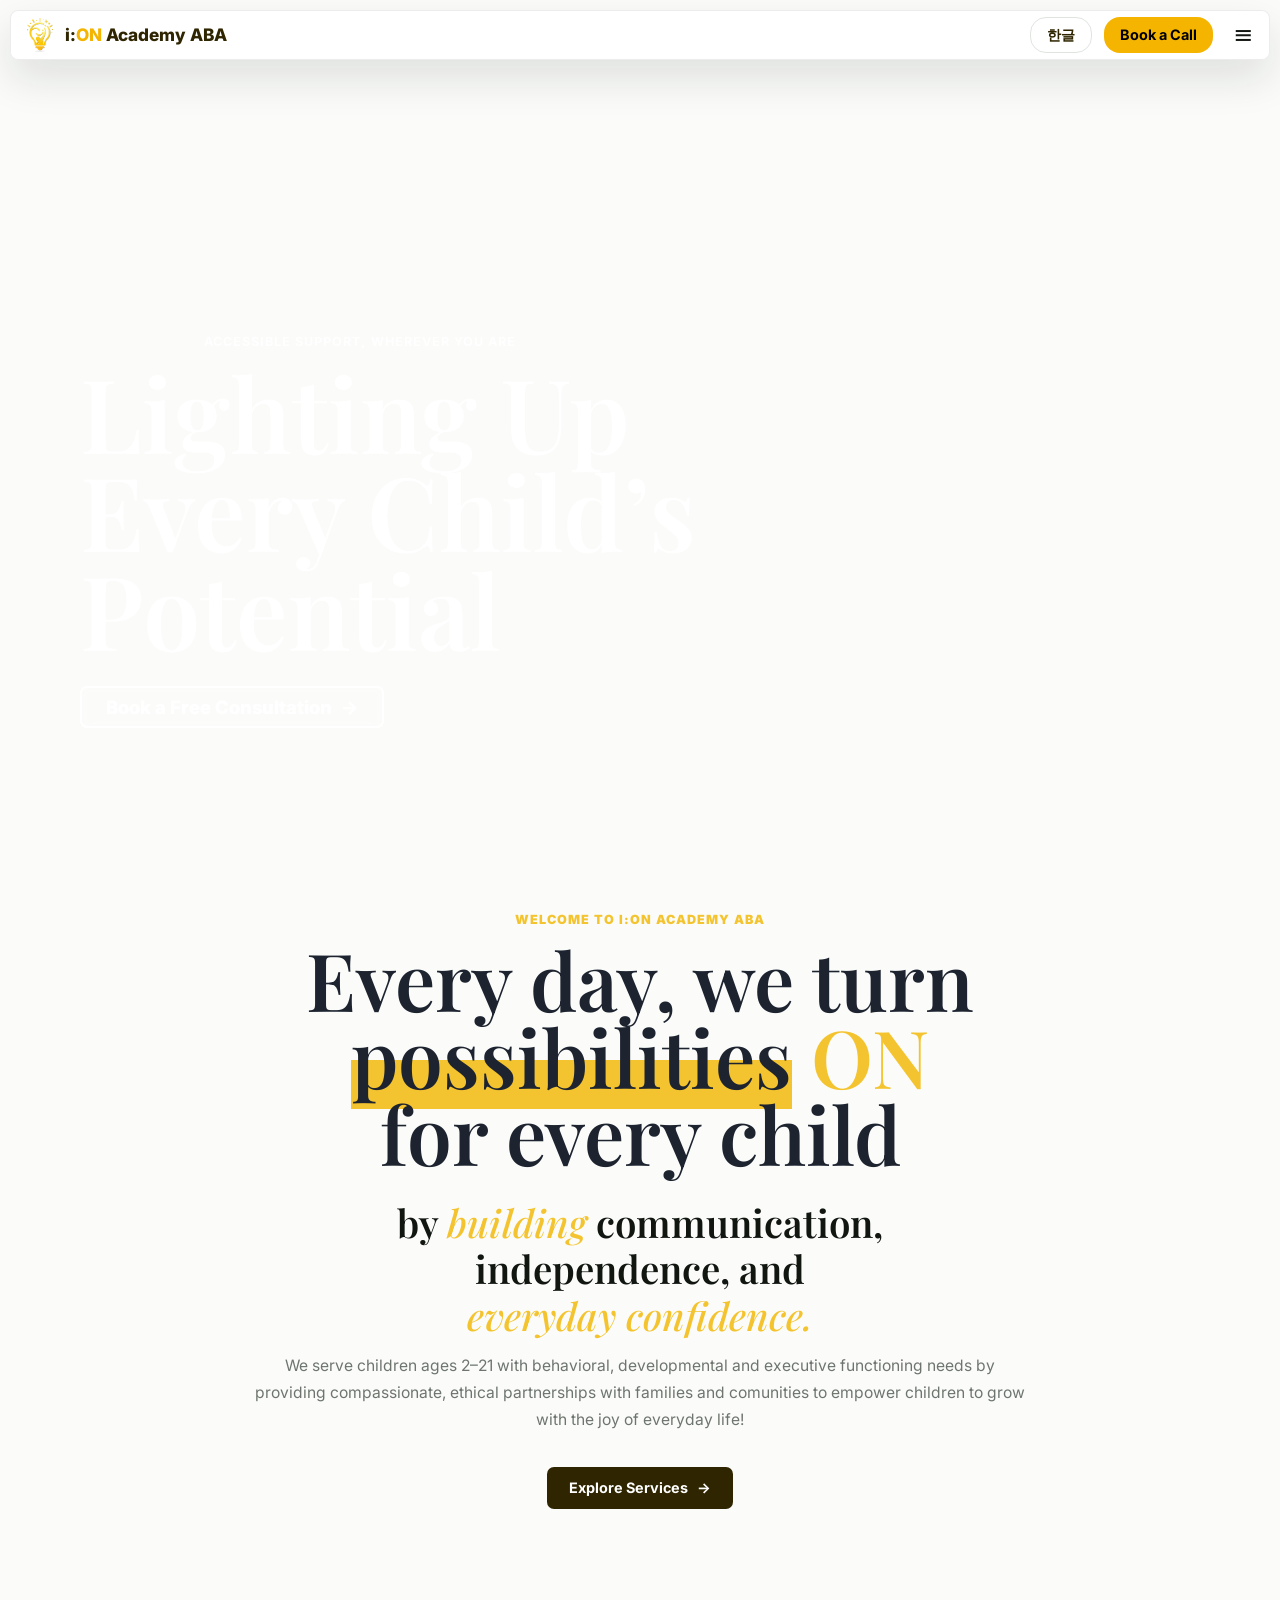
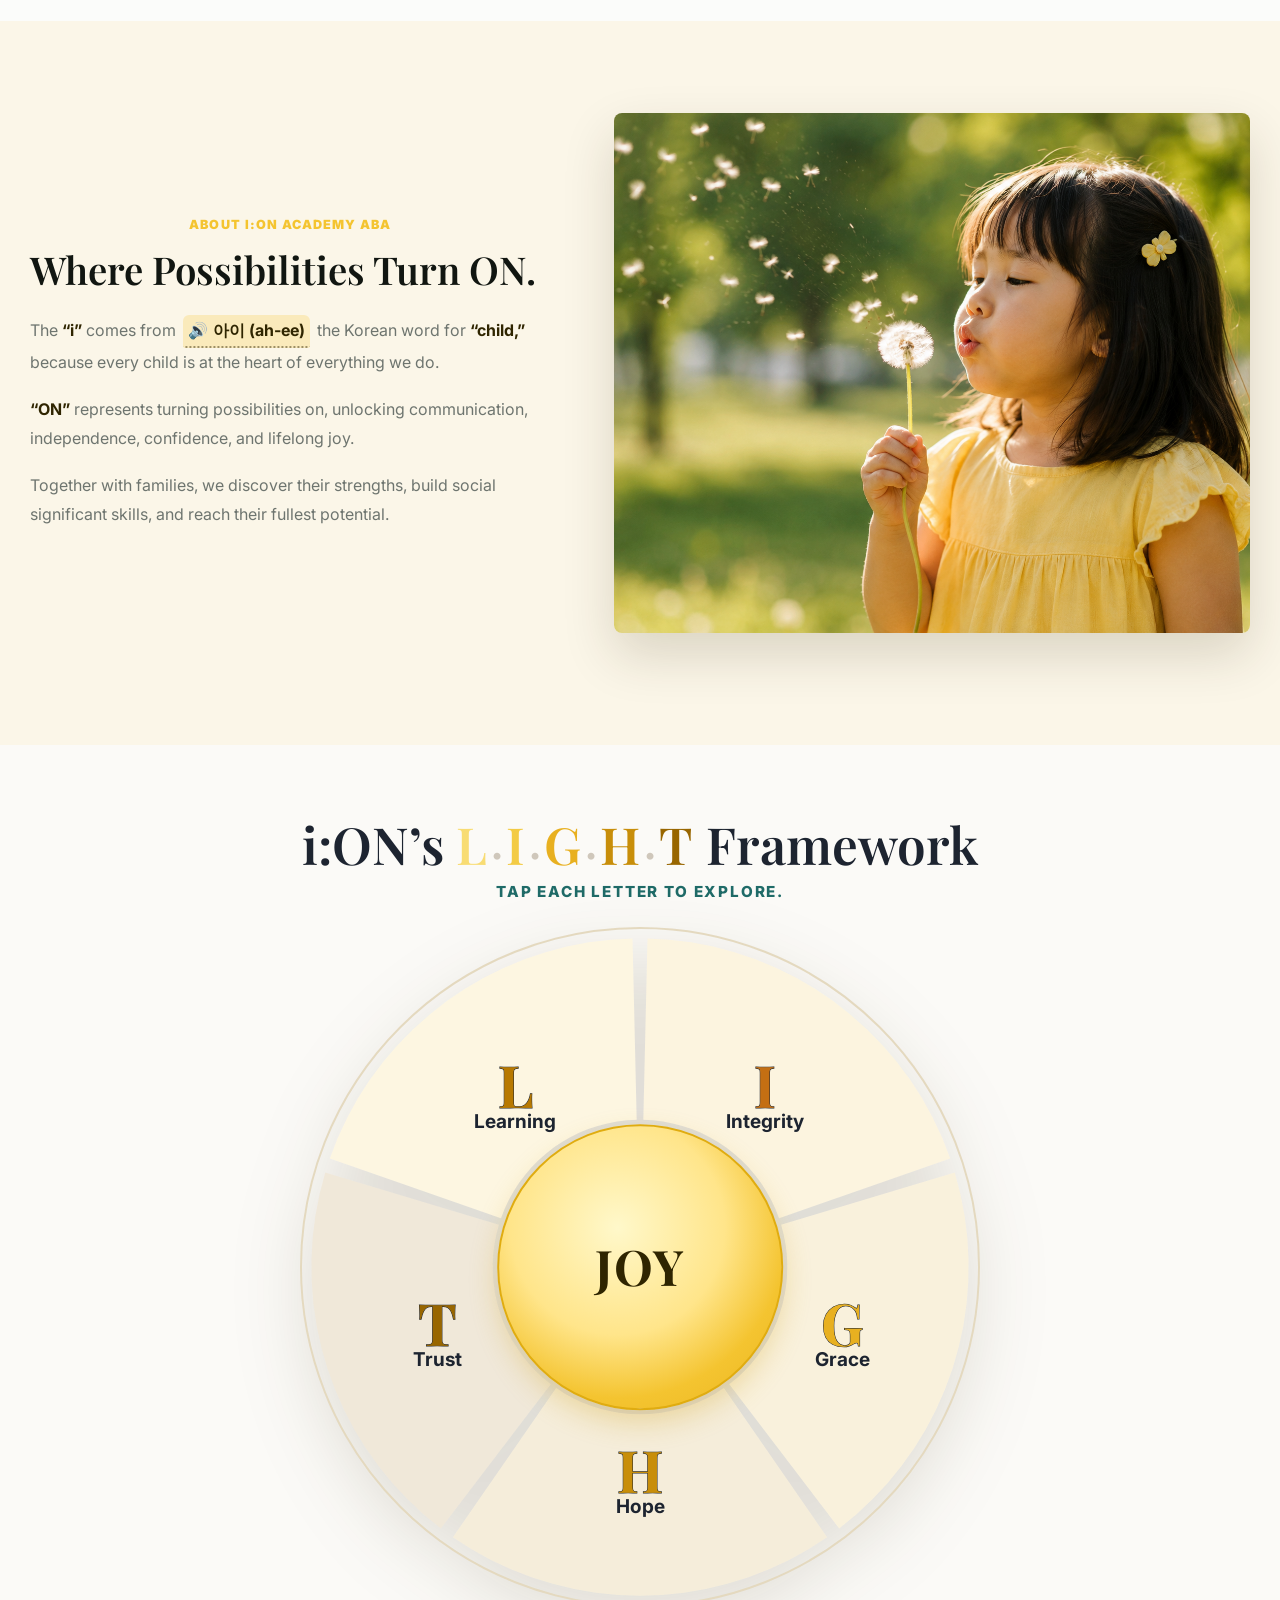
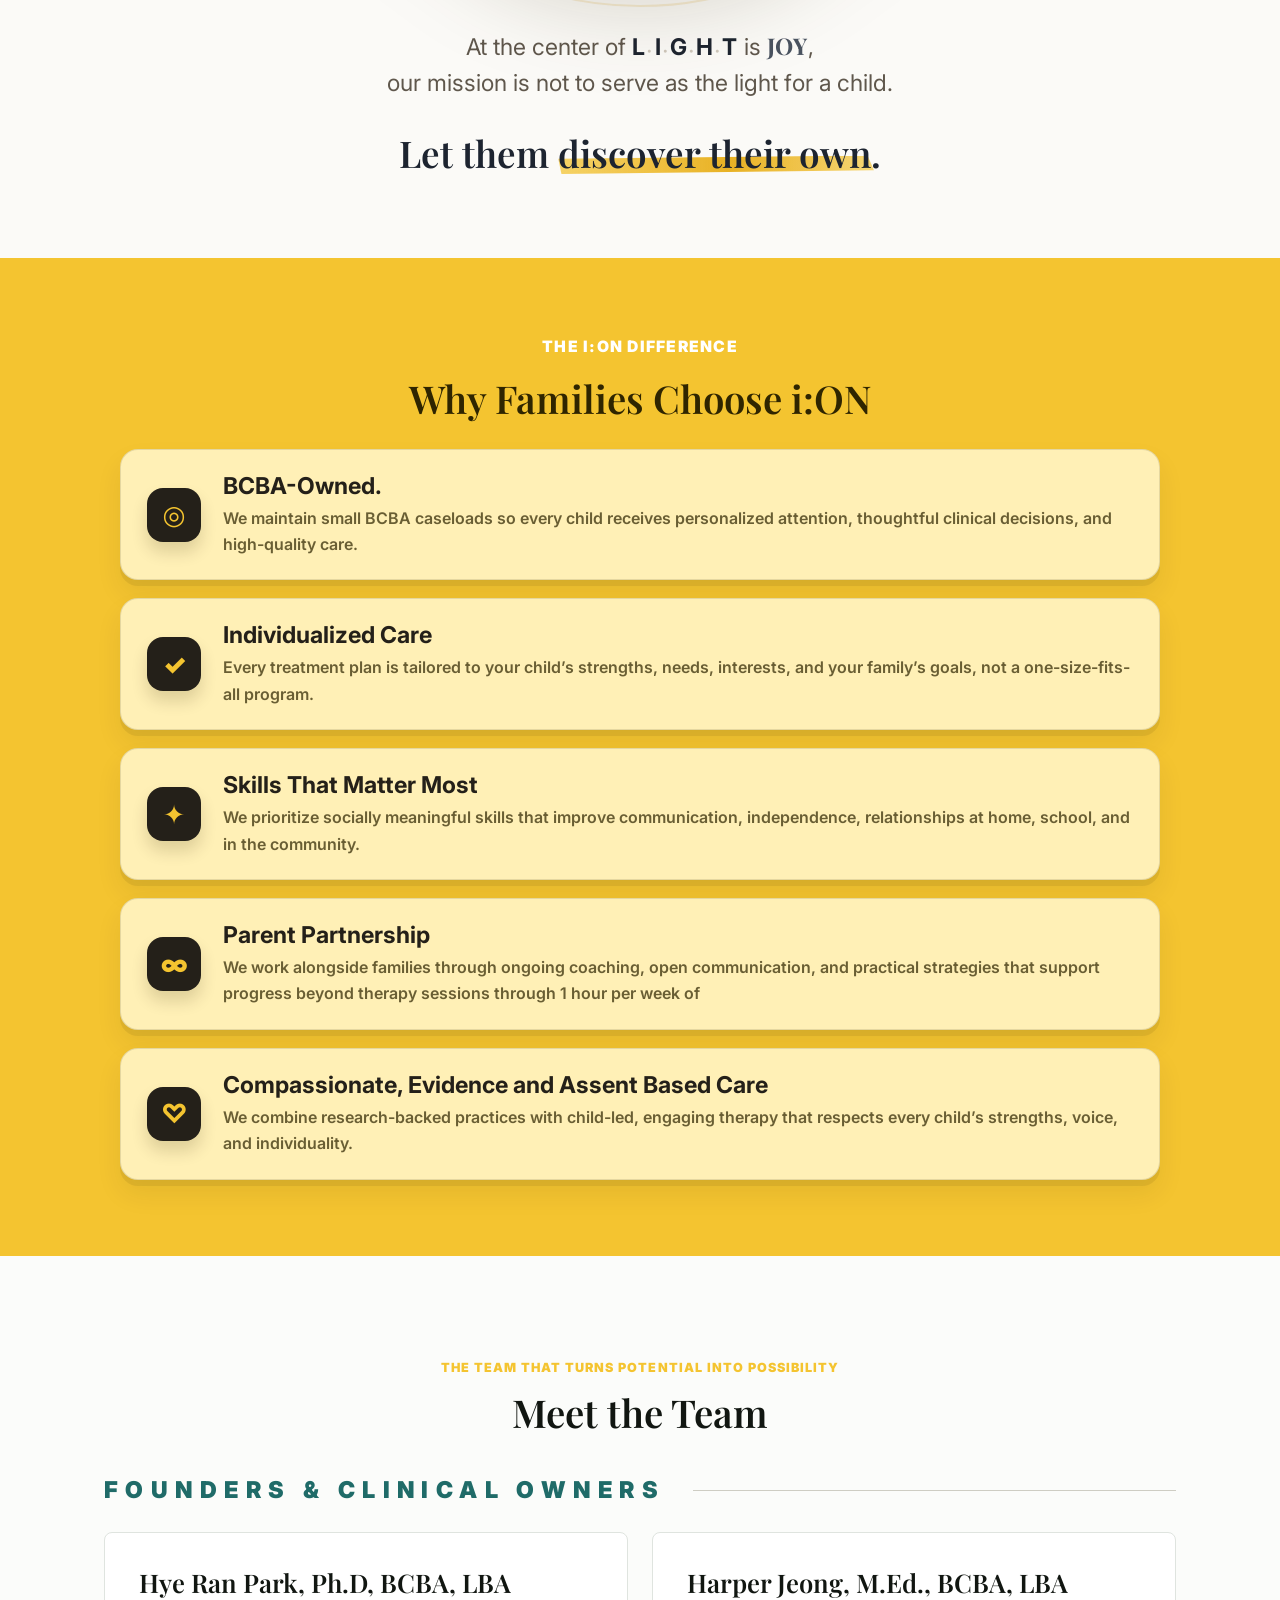
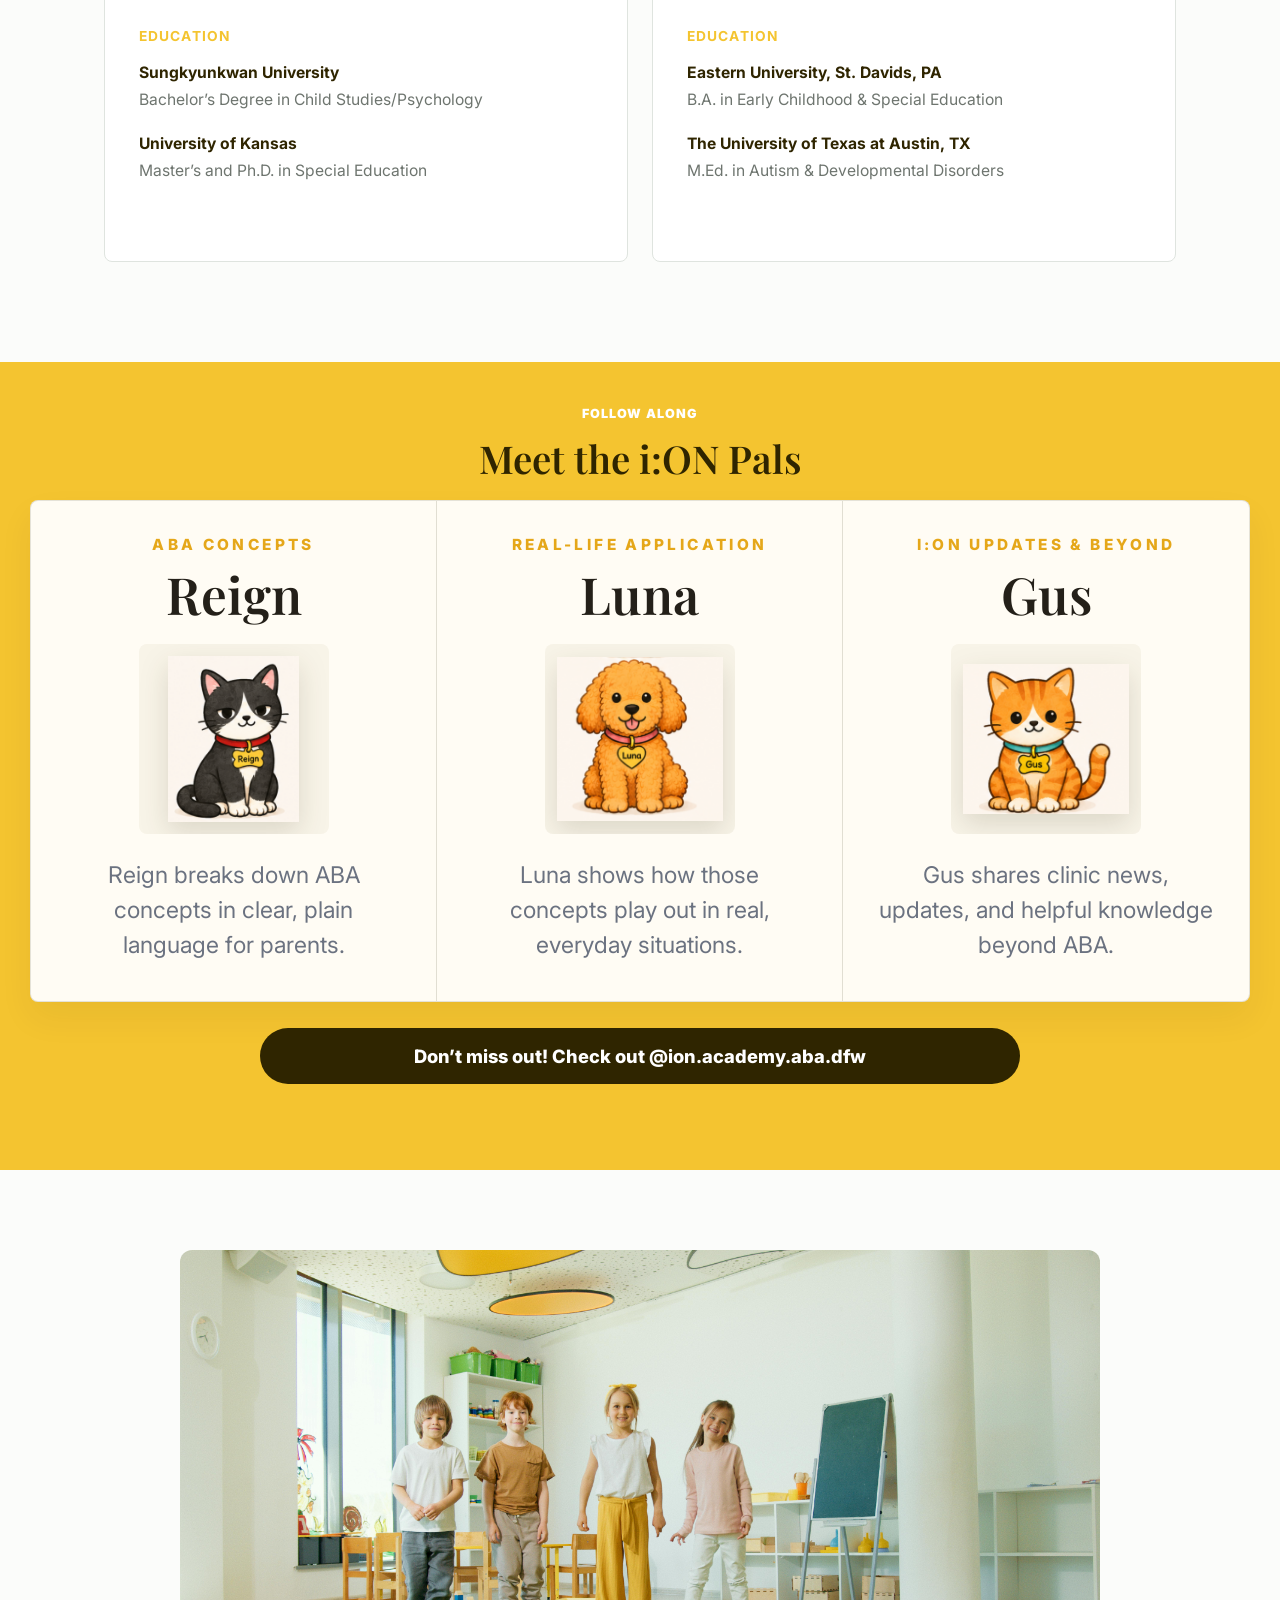
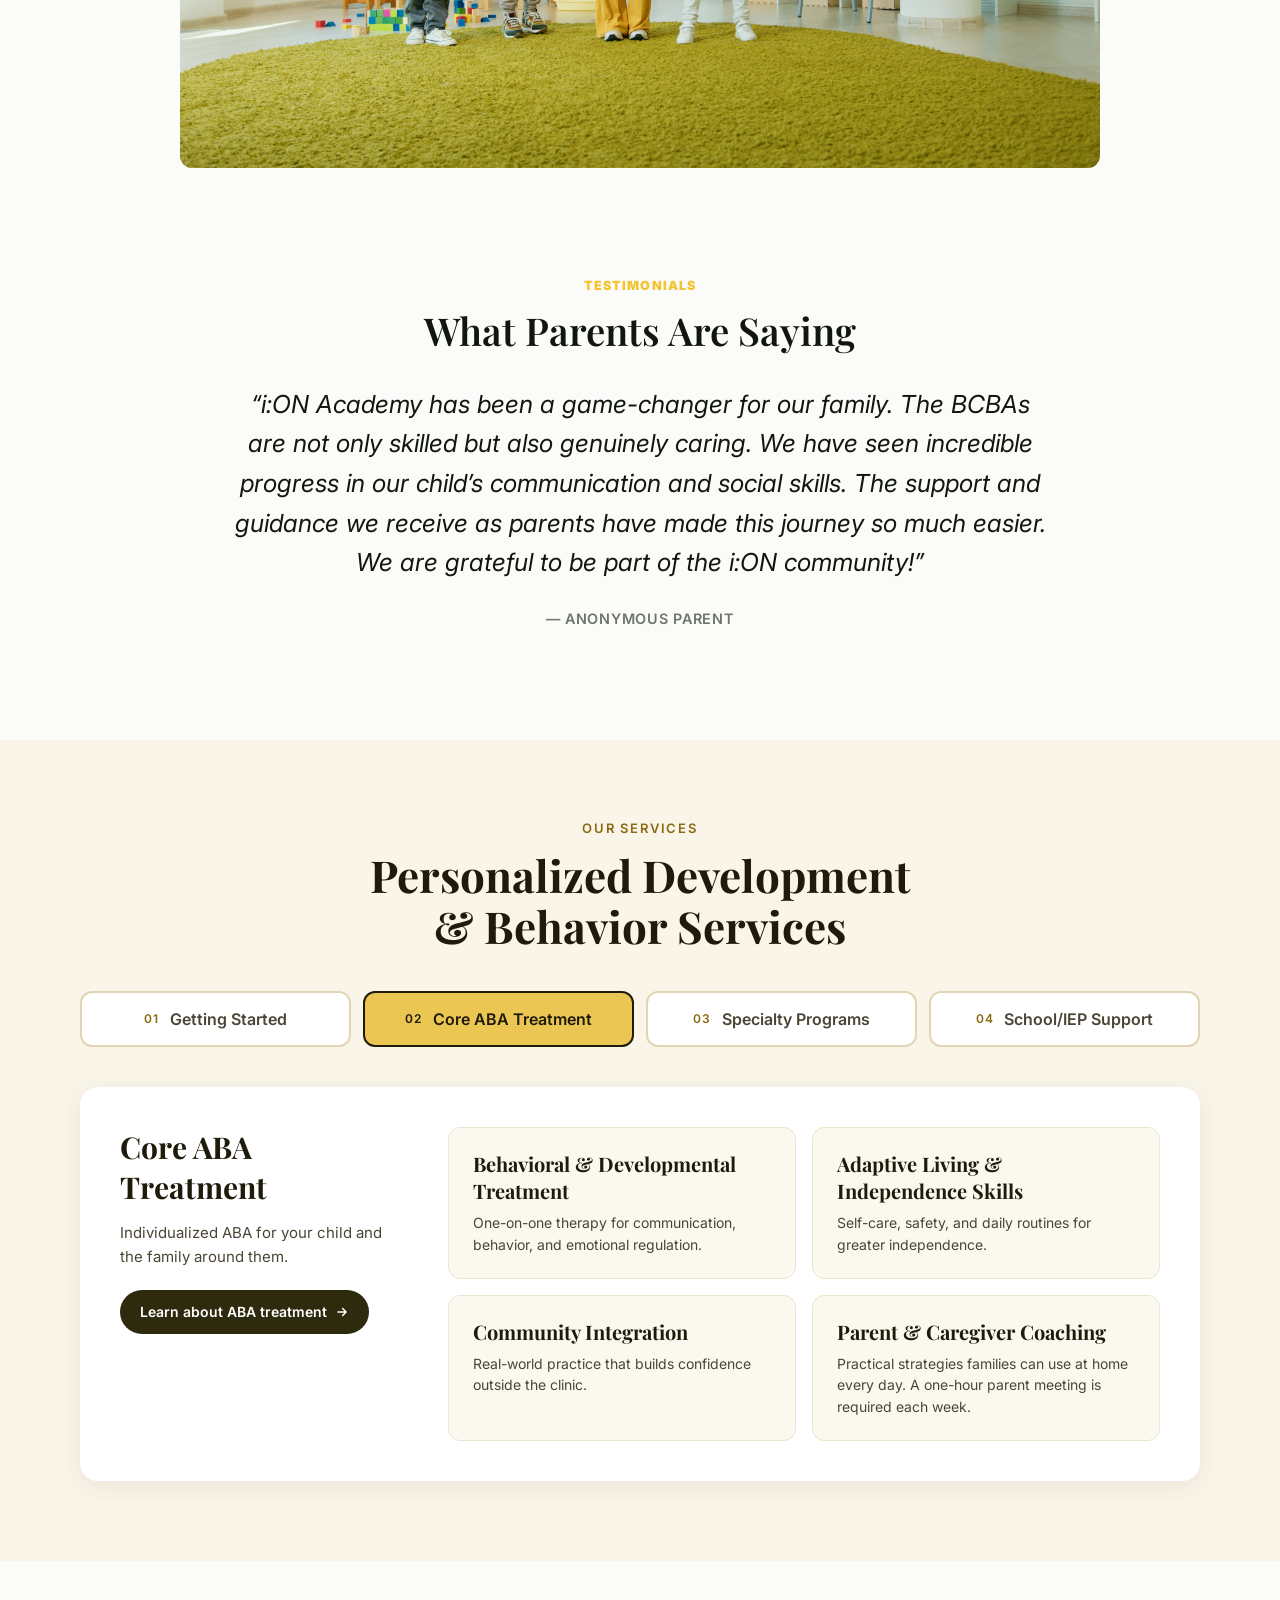
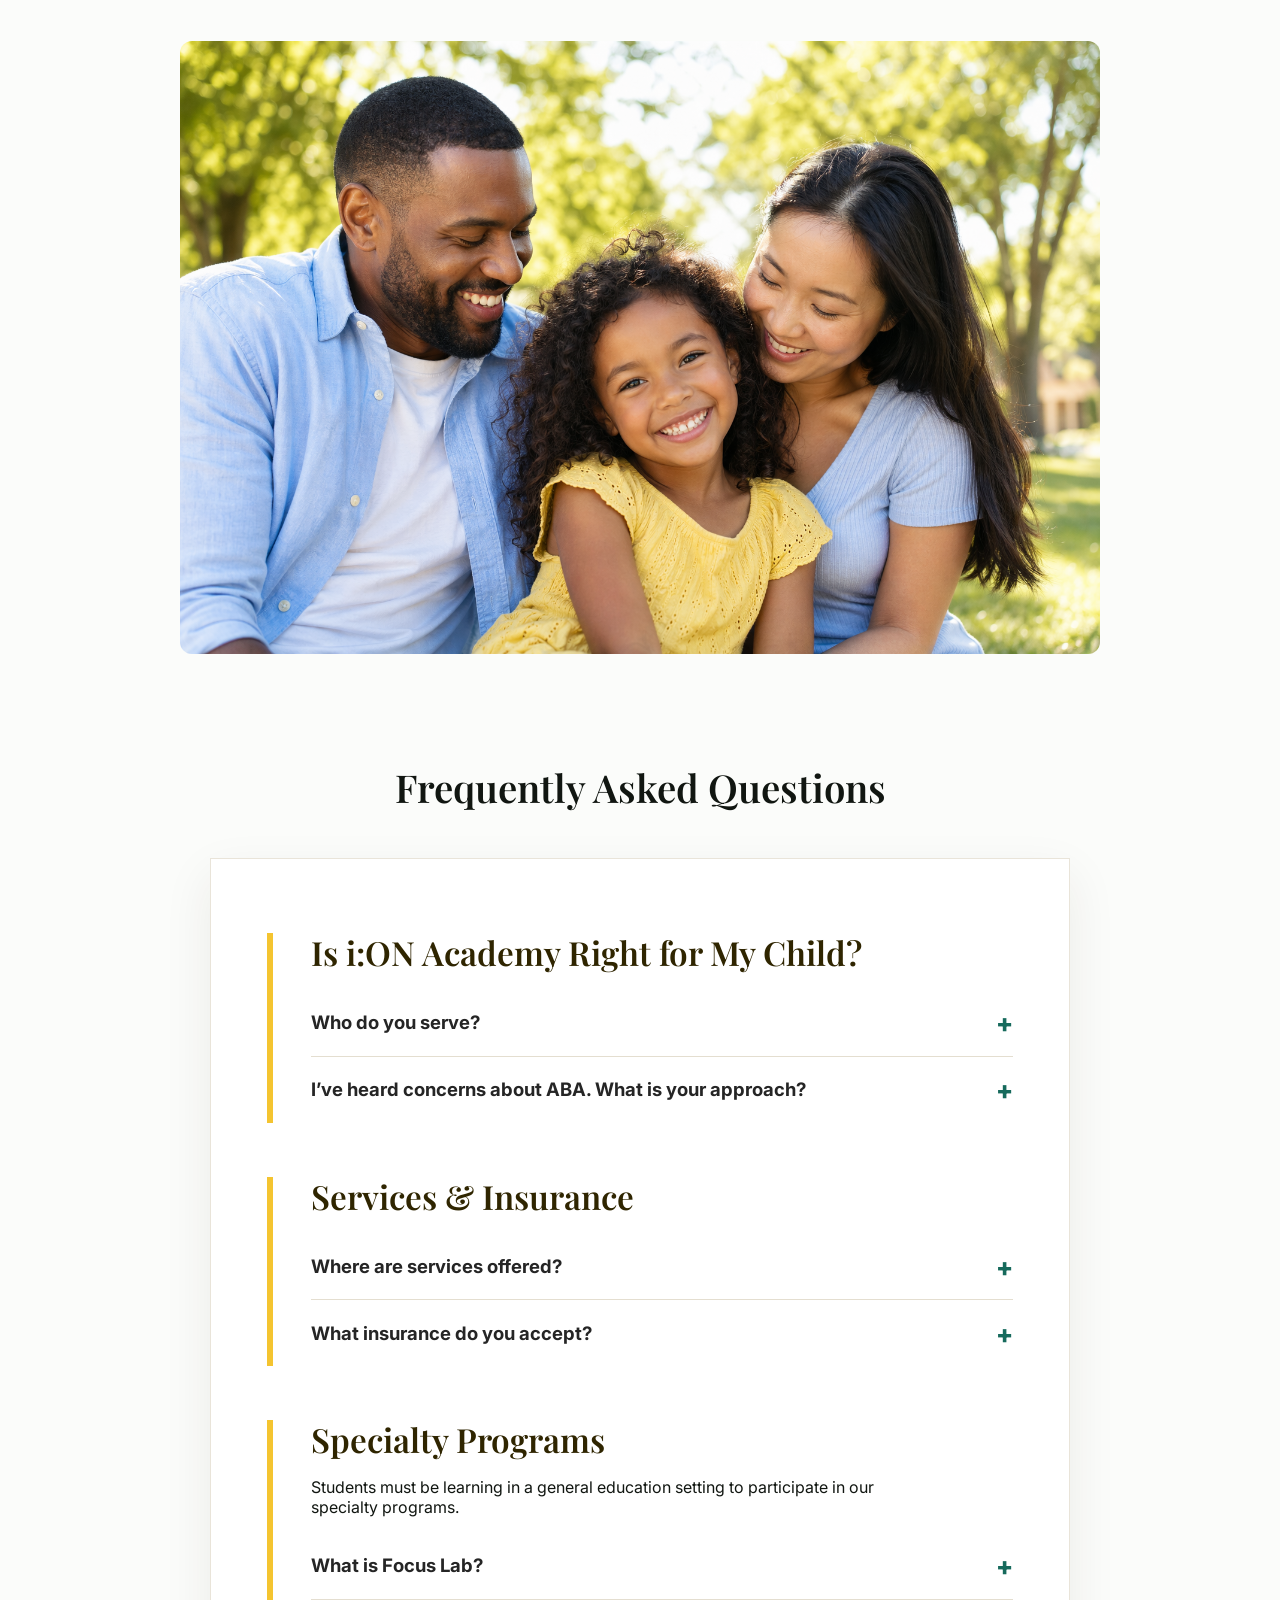
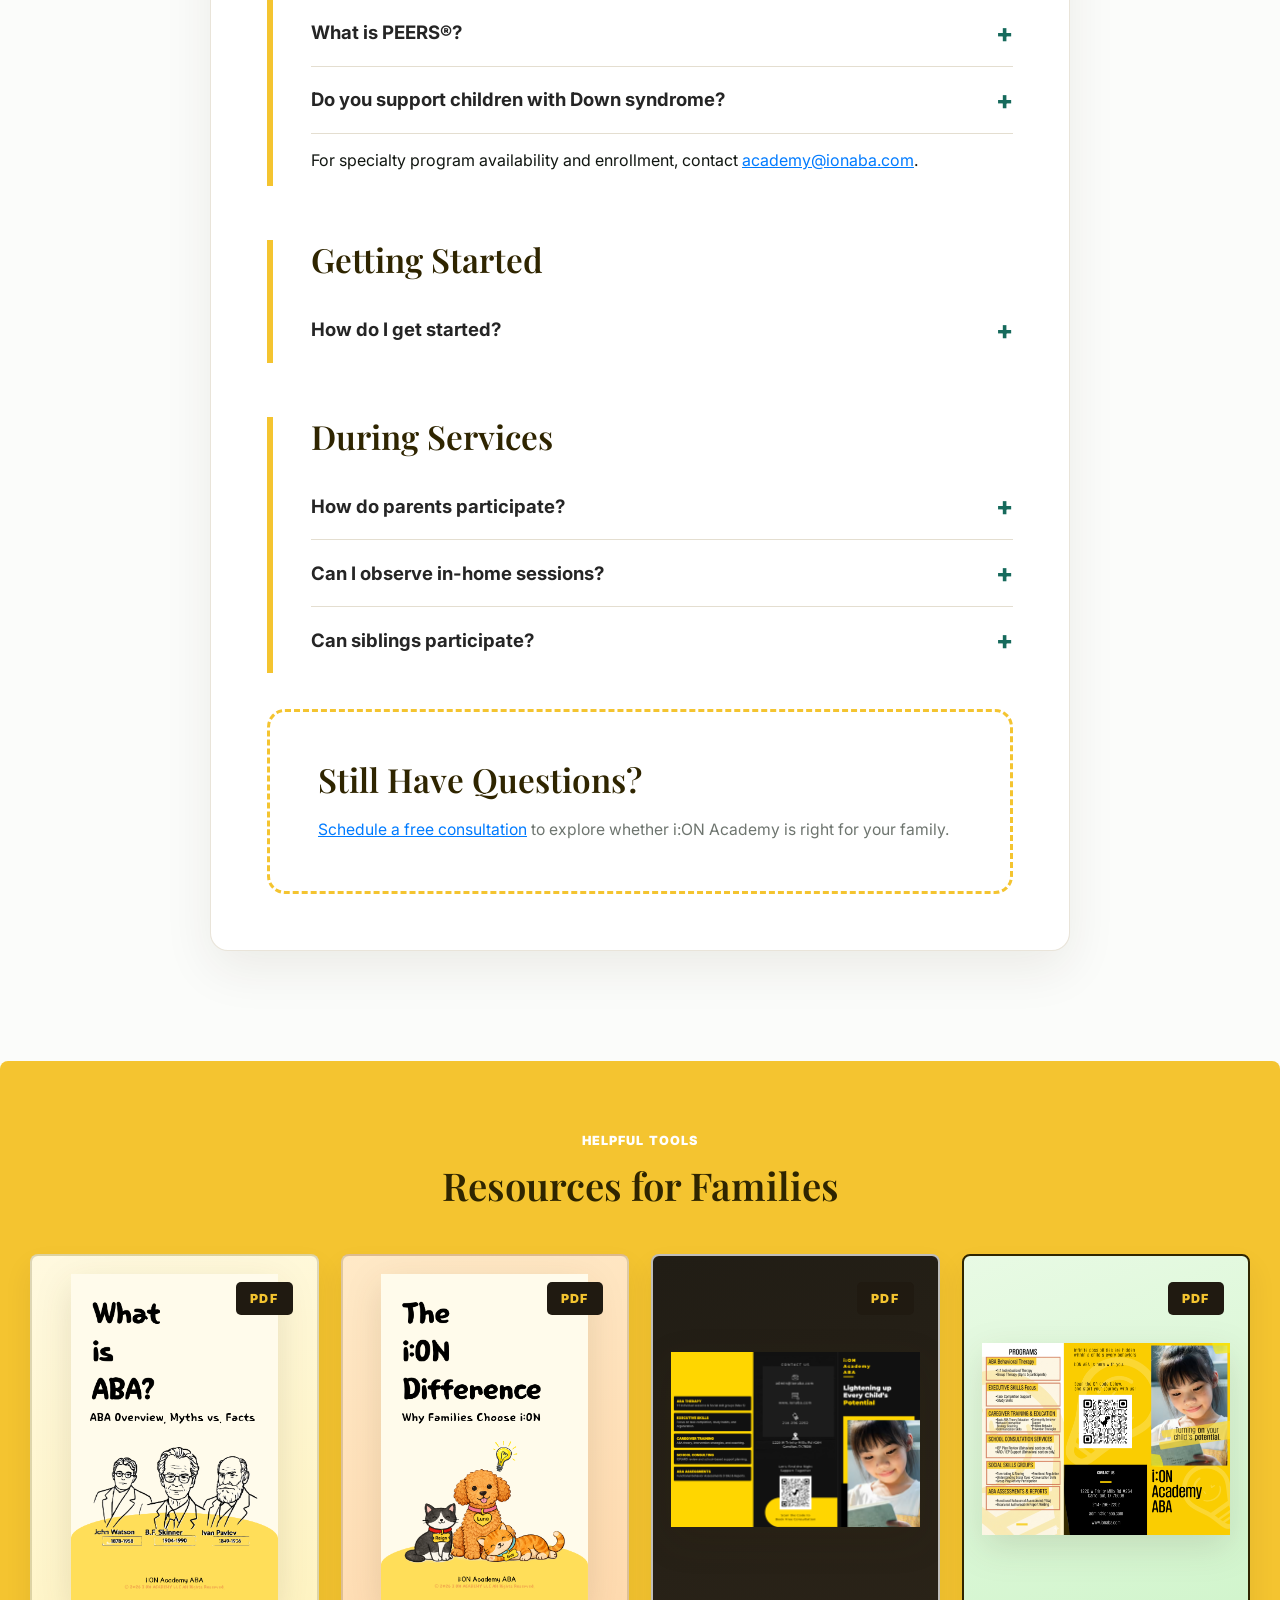
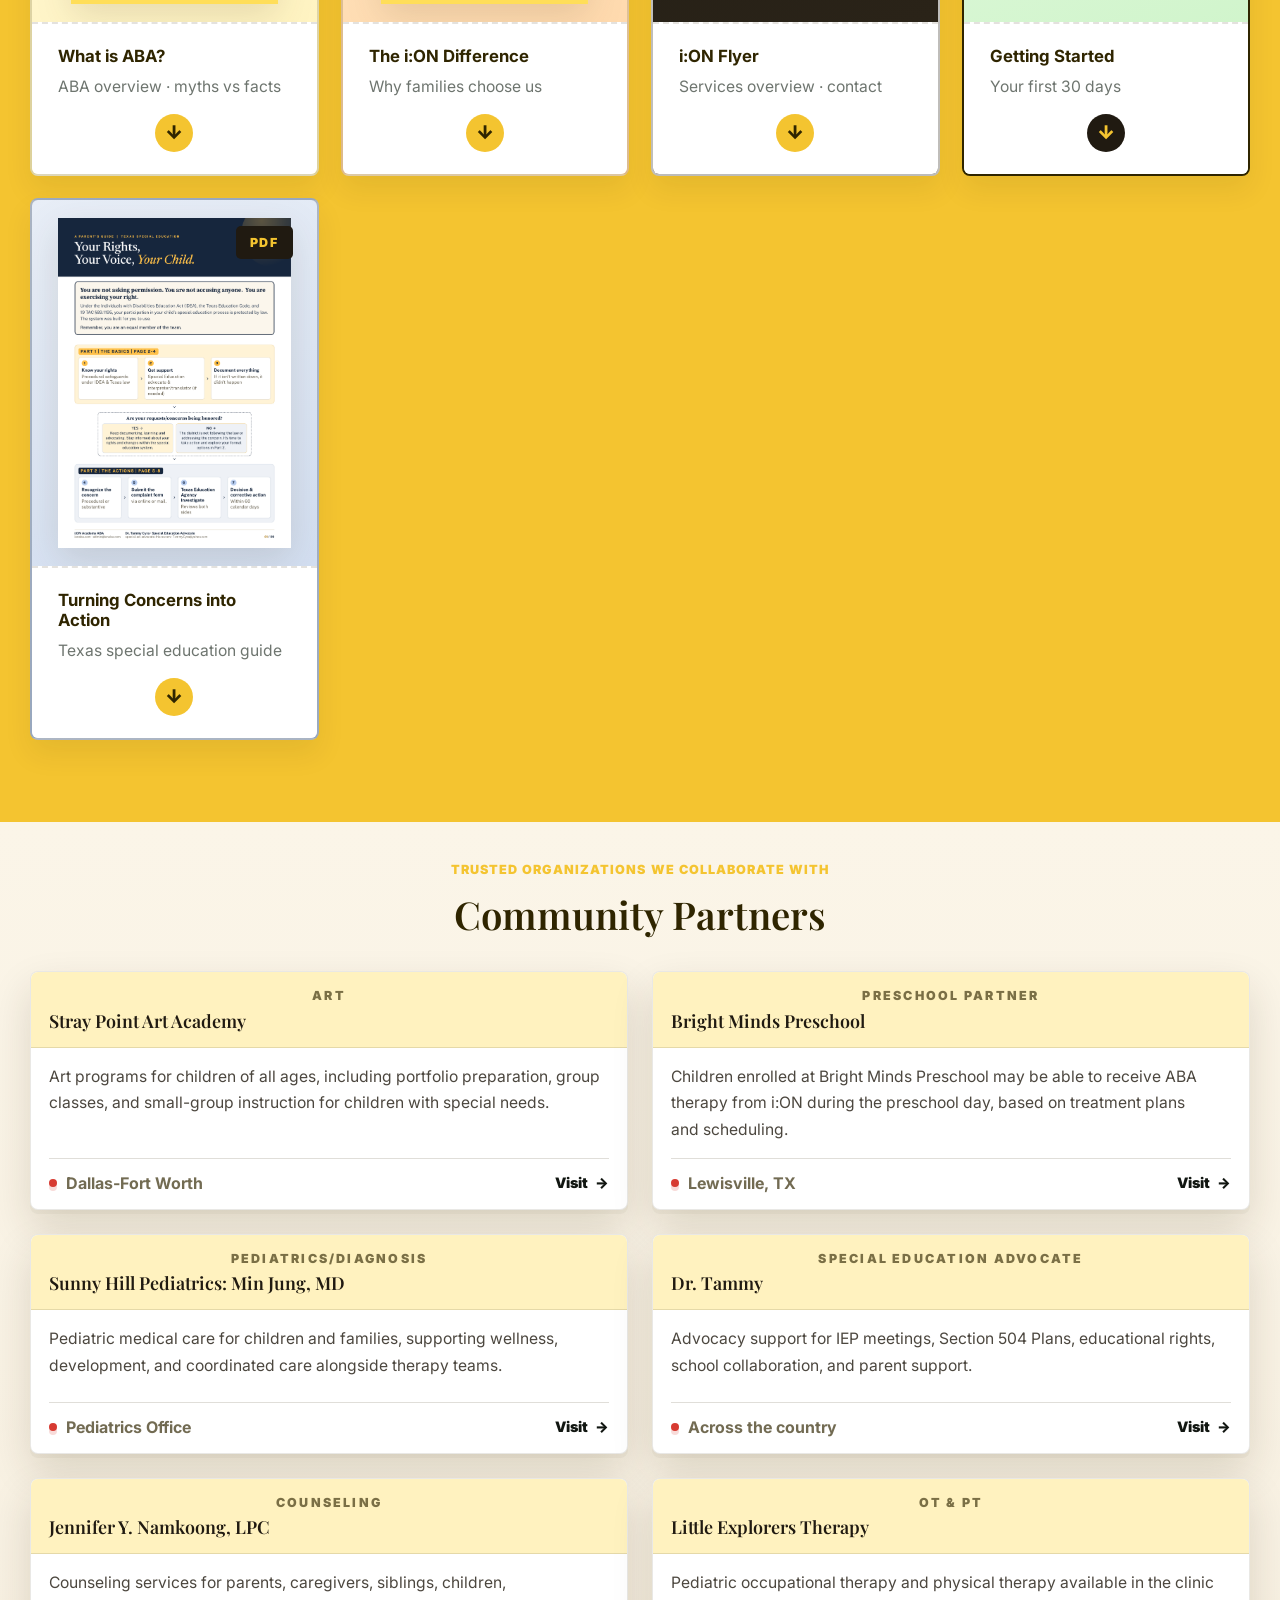
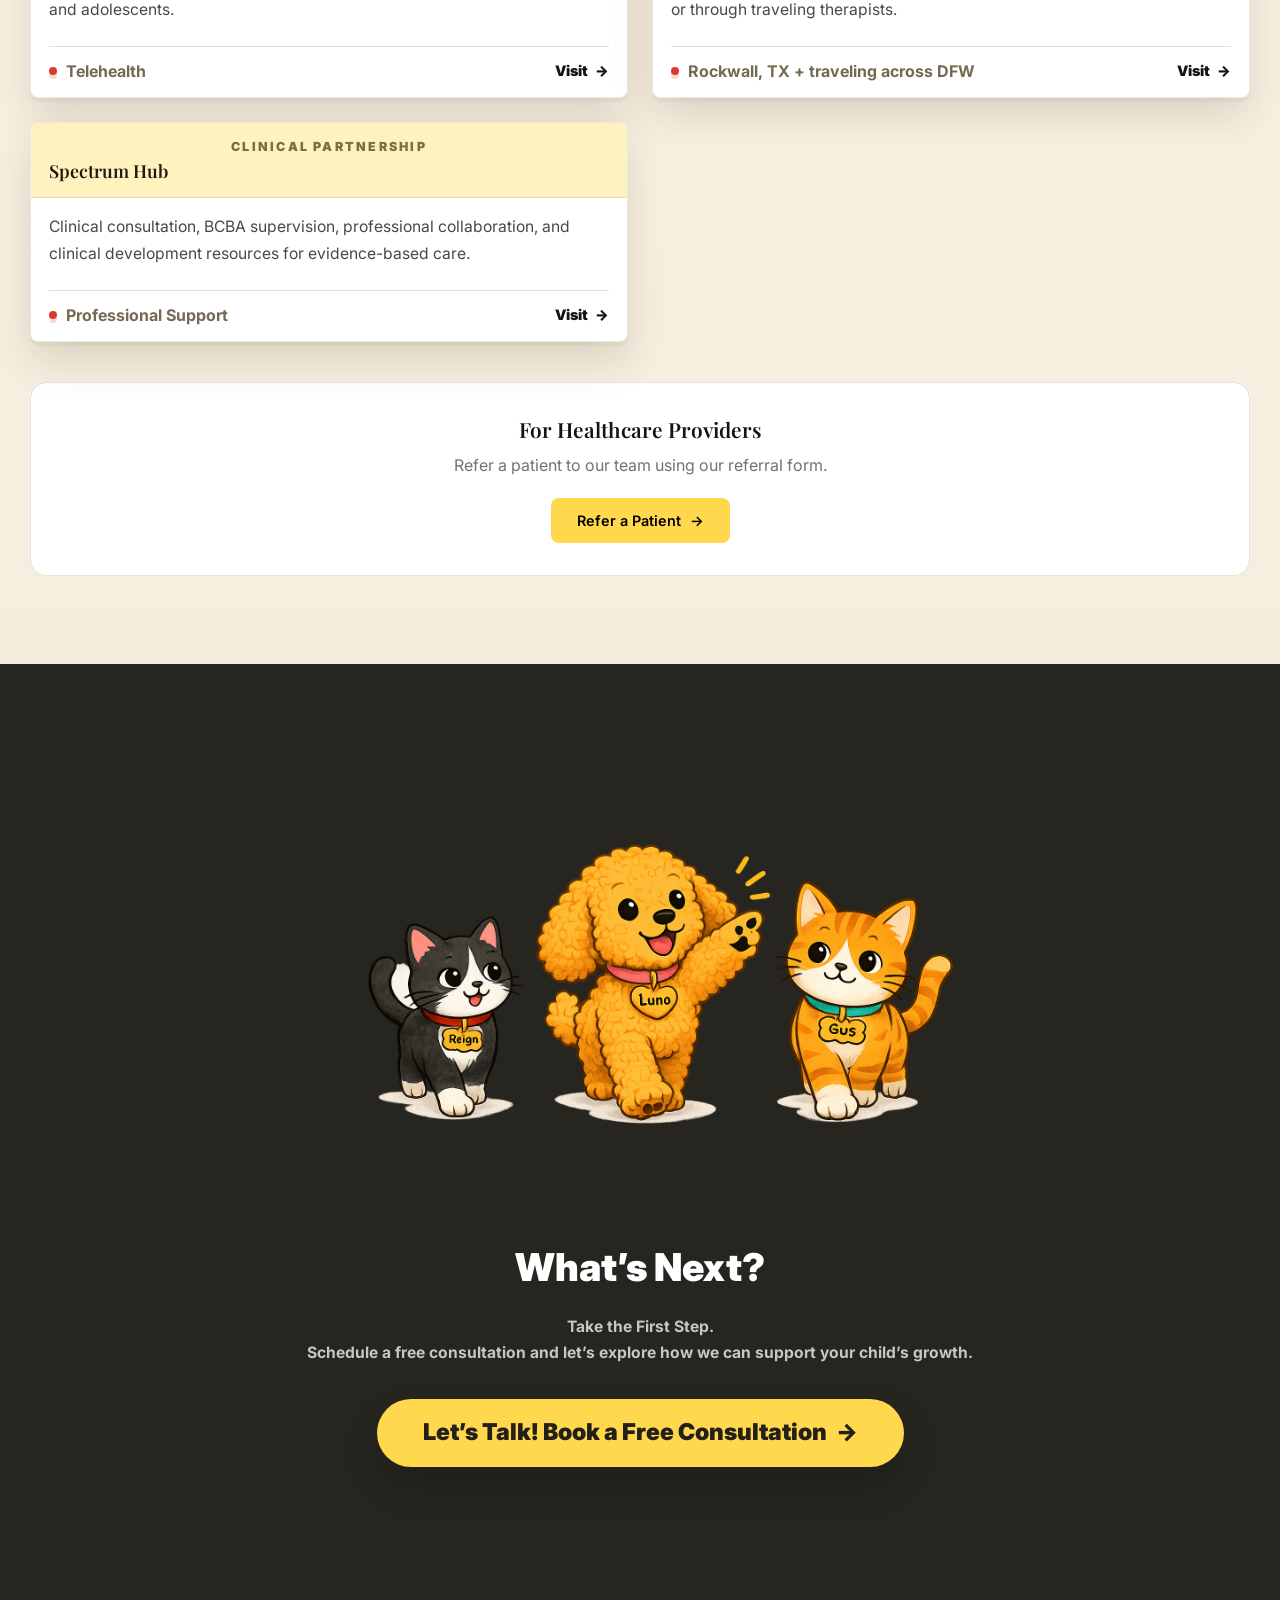
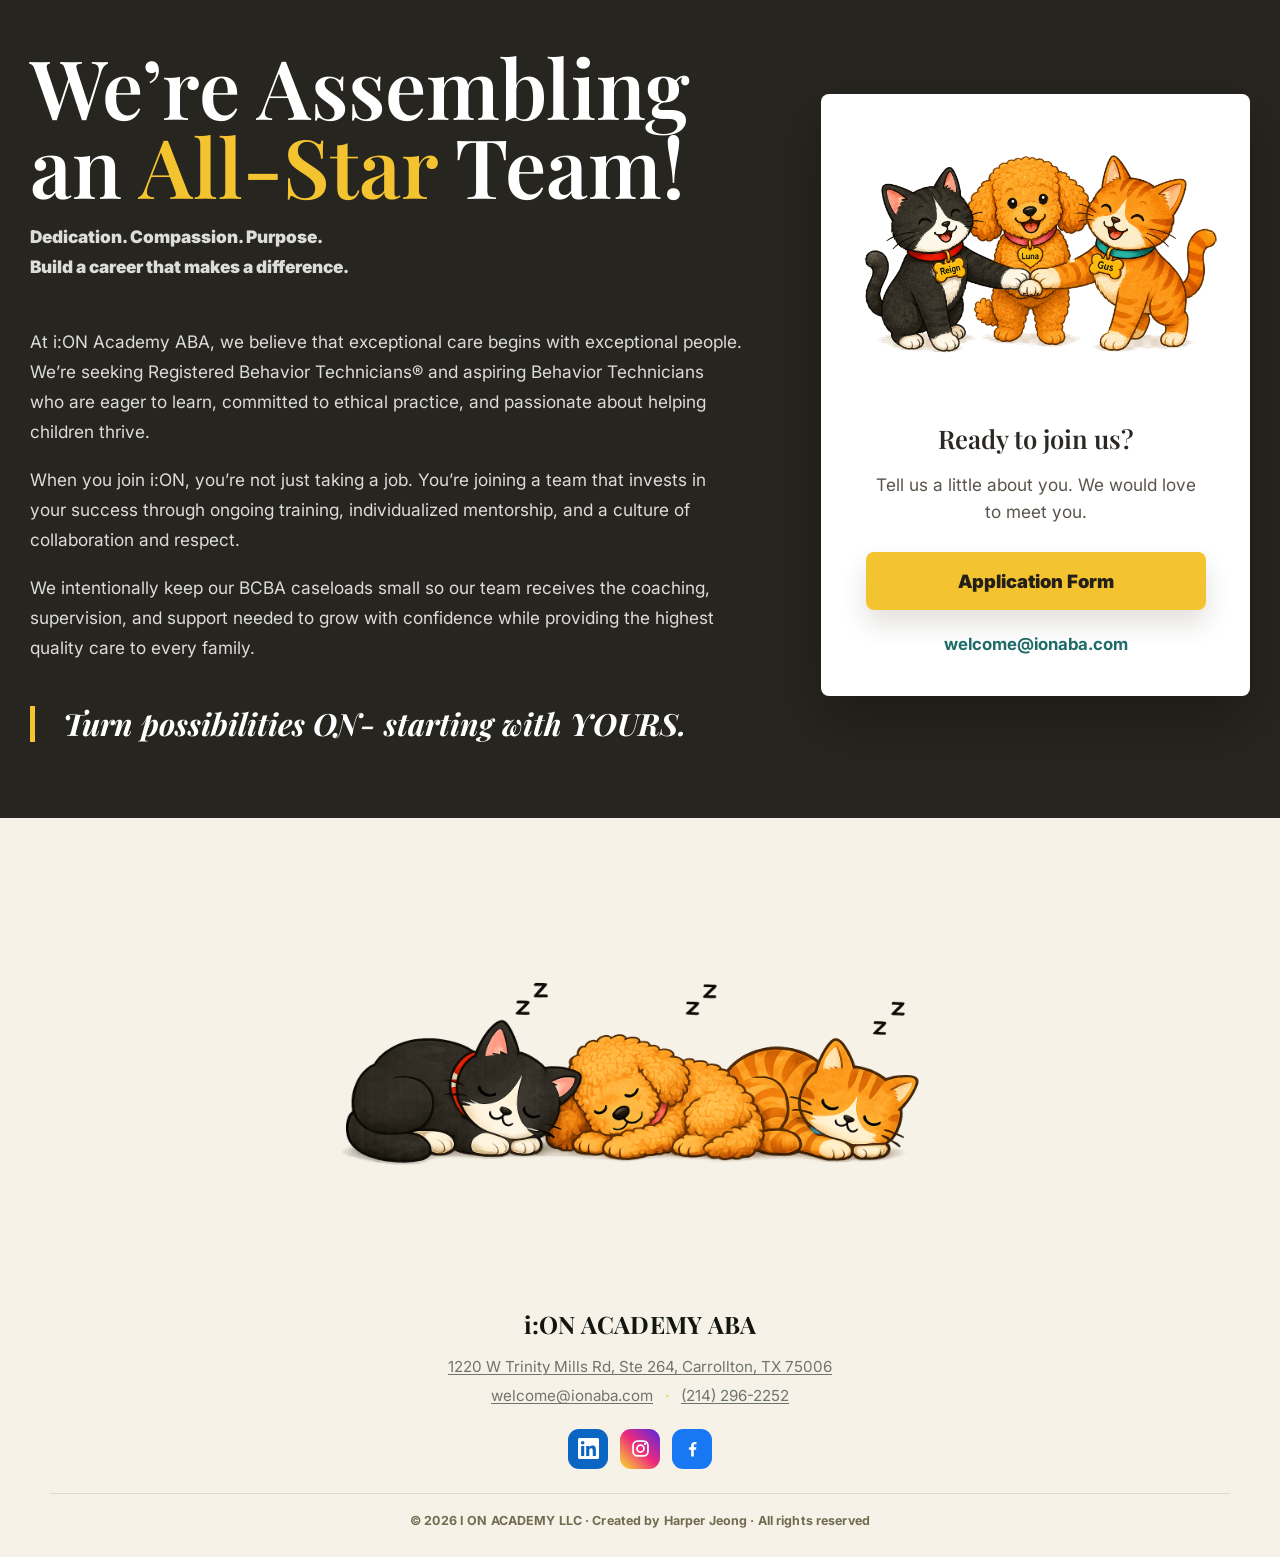
==== commit af1121c8: "Add provider referral form below community partners" ====
--- a/index.html
+++ b/index.html
@@ -38,7 +38,7 @@
       href="https://fonts.googleapis.com/css2?family=Inter:wght@400;500;600;700&family=Playfair+Display:wght@500;600&display=swap"
       rel="stylesheet"
     />
-    <link rel="stylesheet" href="styles.css?v=mobile-header-partners-20260706" />
+    <link rel="stylesheet" href="styles.css?v=provider-referral-20260929" />
     <meta name="viewport" content="width=device-width, initial-scale=1.0">
   </head>
   <body>
@@ -66,6 +66,7 @@
     <a href="#resources">Resources</a>
     <a href="#partners">Community Partners</a>
     <a href="#careers">Career</a>
+    <a href="https://docs.google.com/forms/d/e/1FAIpQLScUTNxk5C9KcAzJmJyjtj7TcOr5k_opxA081bSb7cSiEO01Bg/viewform?usp=dialog" target="_blank" rel="noopener noreferrer">Refer a Patient</a>
   </nav>
 
 </header>
@@ -844,6 +845,11 @@
             </div>
           </a>
         </div>
+          <div class="provider-referral" id="provider-referral">
+            <h3>For Healthcare Providers</h3>
+            <p>Refer a patient to our team using our referral form.</p>
+            <a class="button yellow" href="https://docs.google.com/forms/d/e/1FAIpQLScUTNxk5C9KcAzJmJyjtj7TcOr5k_opxA081bSb7cSiEO01Bg/viewform?usp=dialog" target="_blank" rel="noopener noreferrer">Refer a Patient</a>
+          </div>
       </section>
 
       <section class="contact" id="contact" aria-labelledby="contact-title">
--- a/styles.css
+++ b/styles.css
@@ -53,7 +53,7 @@
   display: flex;
   align-items: center;
   gap: 28px;
-  width: min(94vw, 1040px);
+  width: min(94vw, 1400px);
   height: 50px;
   margin: 10px auto 0;
   padding: 6px 8px 6px 12px;
@@ -1452,6 +1452,47 @@
   object-fit: contain;
 }
 
+.provider-referral {
+  margin-top: 40px;
+  padding-top: 32px;
+  border-top: 1px solid rgba(255, 255, 255, 0.22);
+}
+
+.provider-referral h3 {
+  margin: 0 0 10px;
+  color: white;
+  font-size: 1.3rem;
+}
+
+.contact-copy .provider-referral p {
+  font-size: 1rem;
+  font-weight: 400;
+  line-height: 1.6;
+}
+
+.provider-referral .button {
+  margin-top: 20px;
+}
+
+.partners-section .provider-referral {
+  padding: 32px 24px;
+  border: 1px solid var(--line);
+  border-radius: 16px;
+  background: white;
+  text-align: center;
+}
+
+.partners-section .provider-referral h3 {
+  color: var(--ink);
+}
+
+.partners-section .provider-referral p {
+  margin: 0;
+  color: var(--muted);
+  font-size: 1rem;
+  line-height: 1.6;
+}
+
 .contact-cta {
   min-height: 68px;
   margin-top: 32px;
@@ -3057,7 +3098,7 @@
   white-space: nowrap;
 }
 
-@media (max-width: 1180px) {
+@media (max-width: 1440px) {
   .site-header {
     width: calc(100% - 20px);
     max-width: 100%;
@@ -4814,7 +4855,7 @@
   color: #f4b400;
 }
 
-@media (max-width: 1180px) {
+@media (max-width: 1440px) {
   .site-header .brand span {
     font-size: clamp(0.86rem, 2vw, 1.08rem);
   }
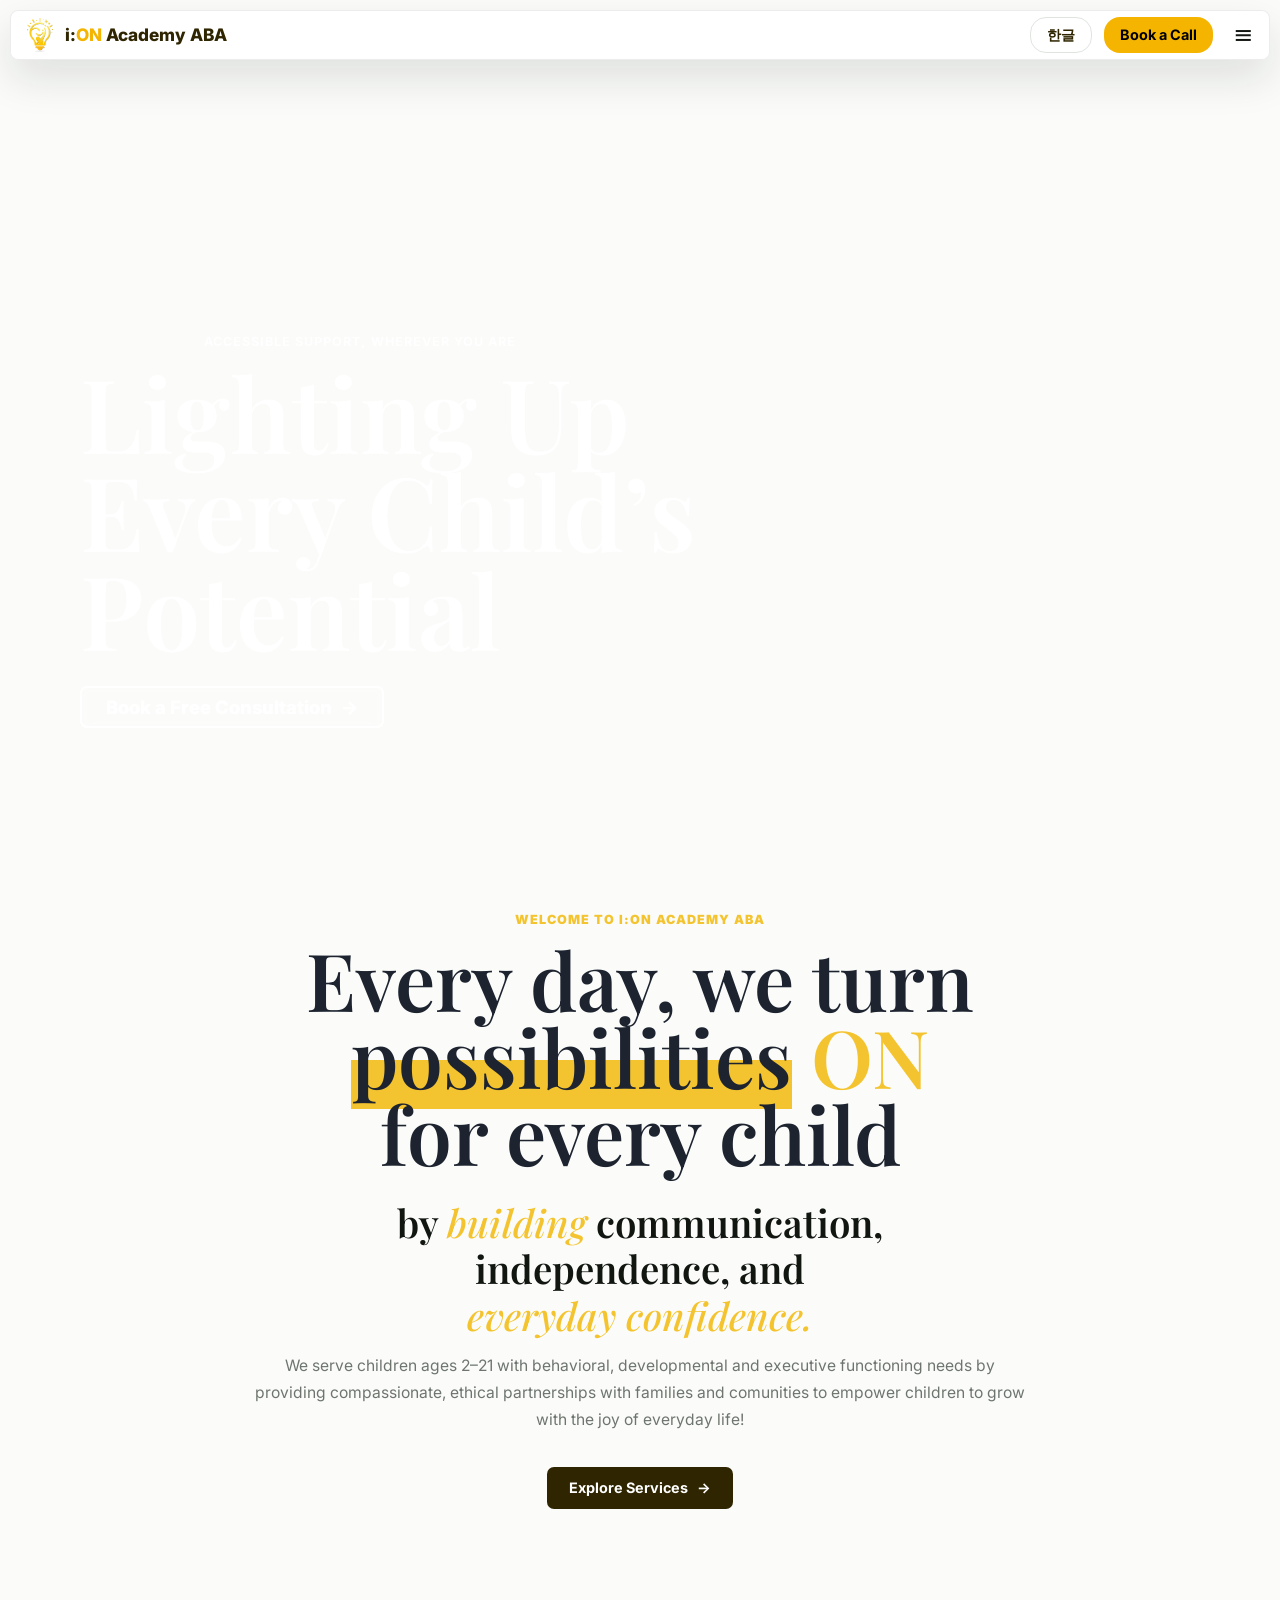
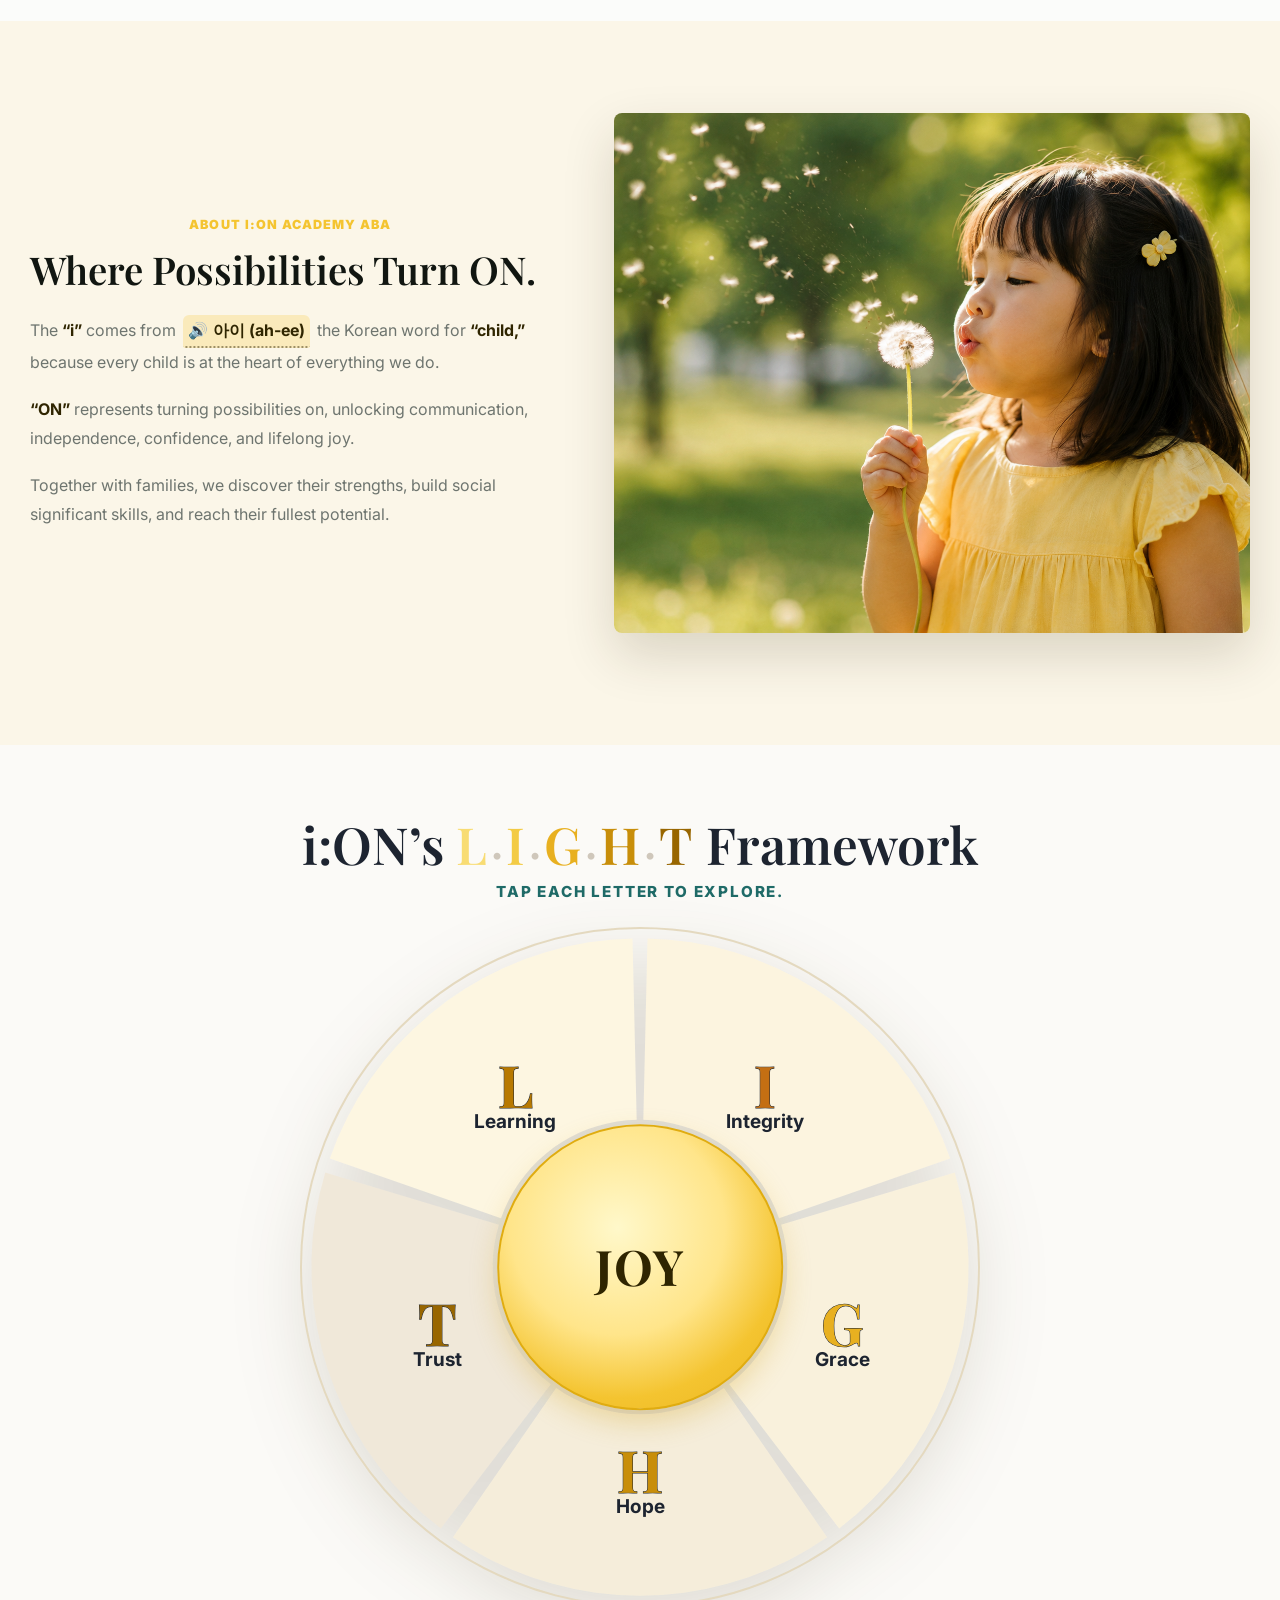
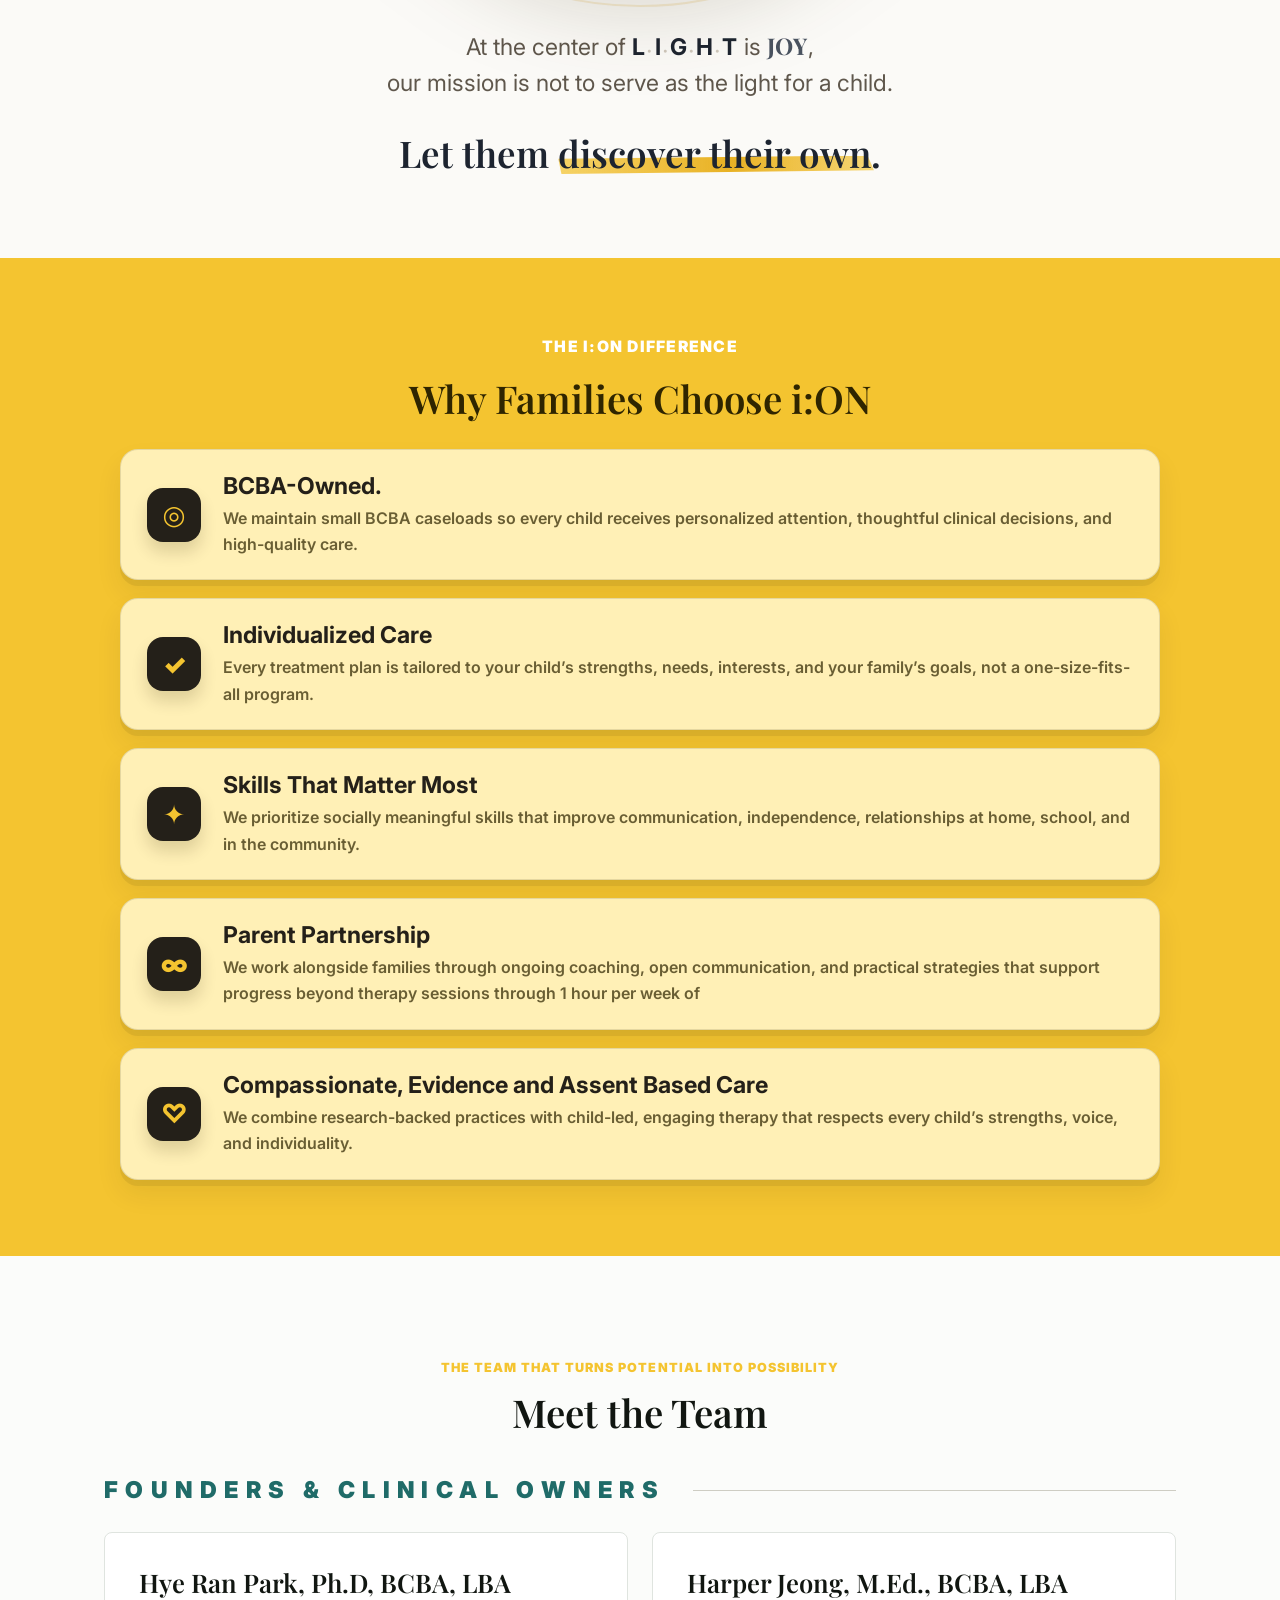
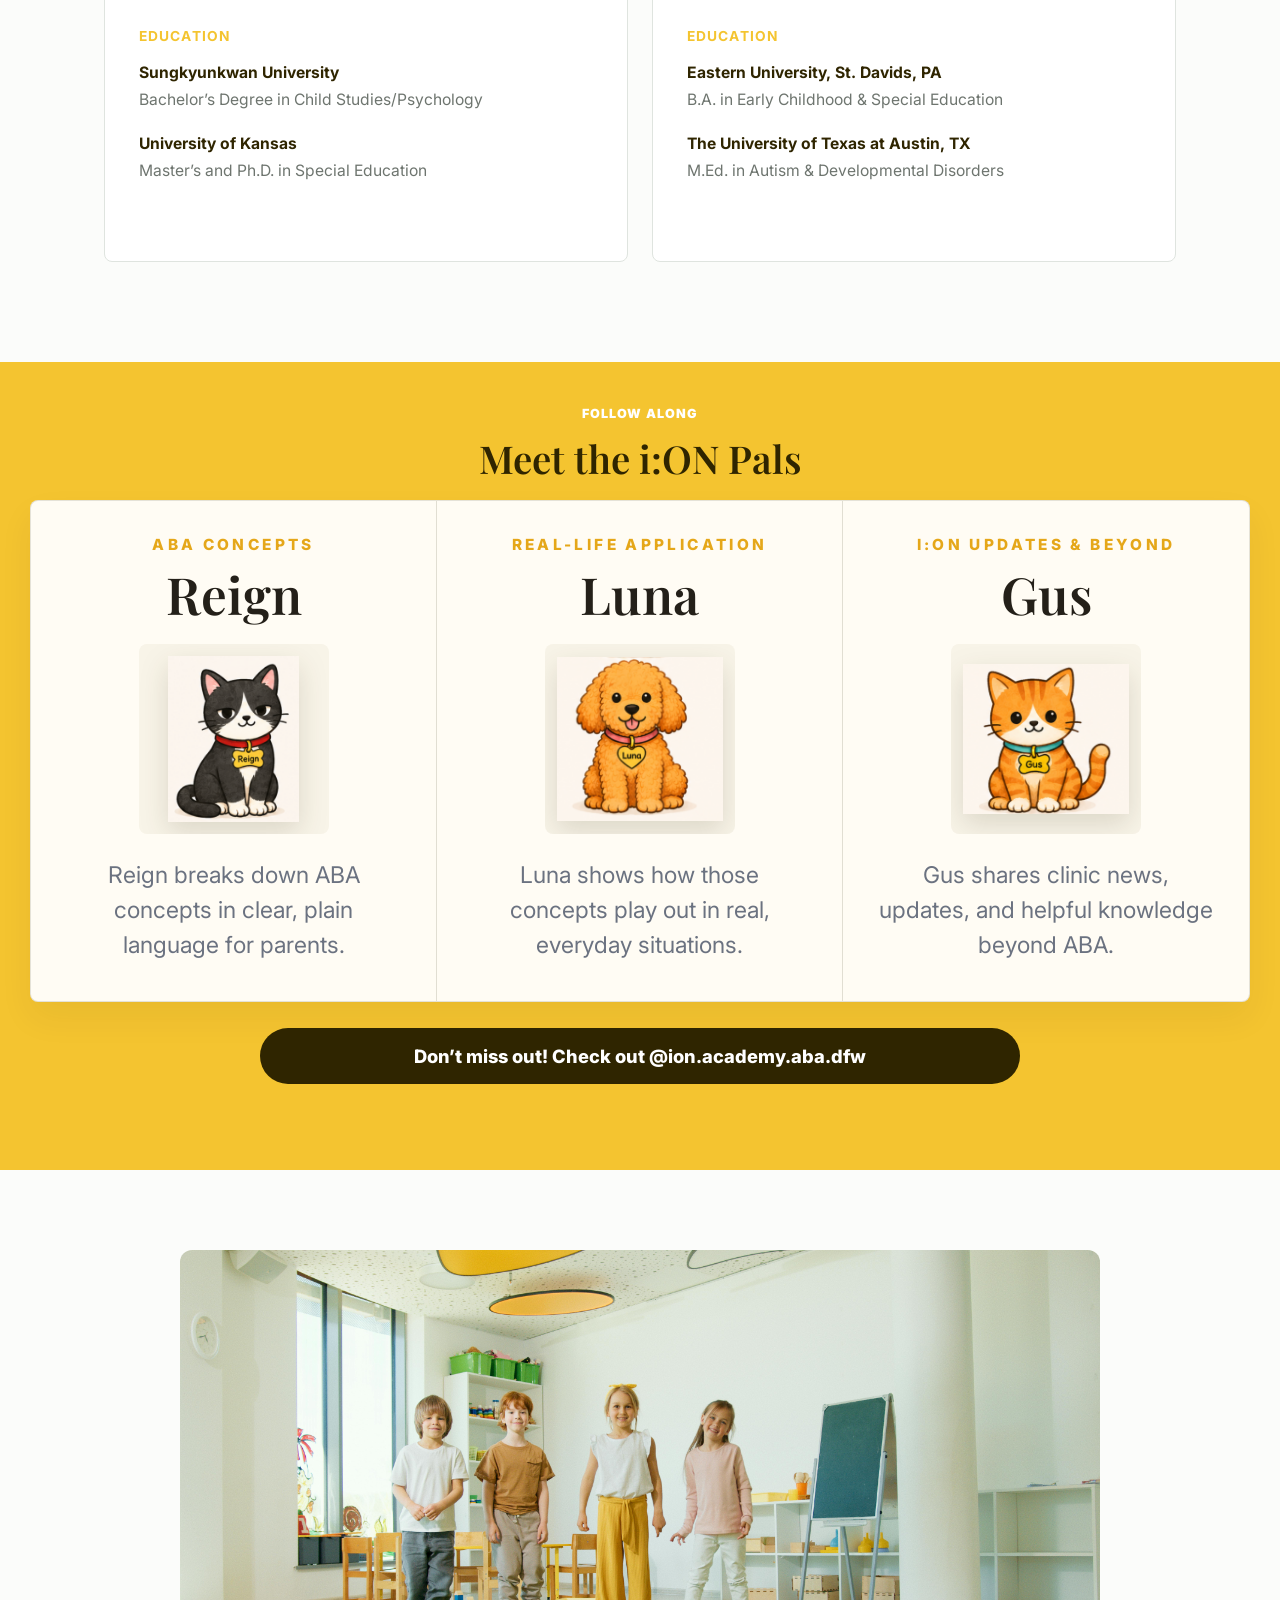
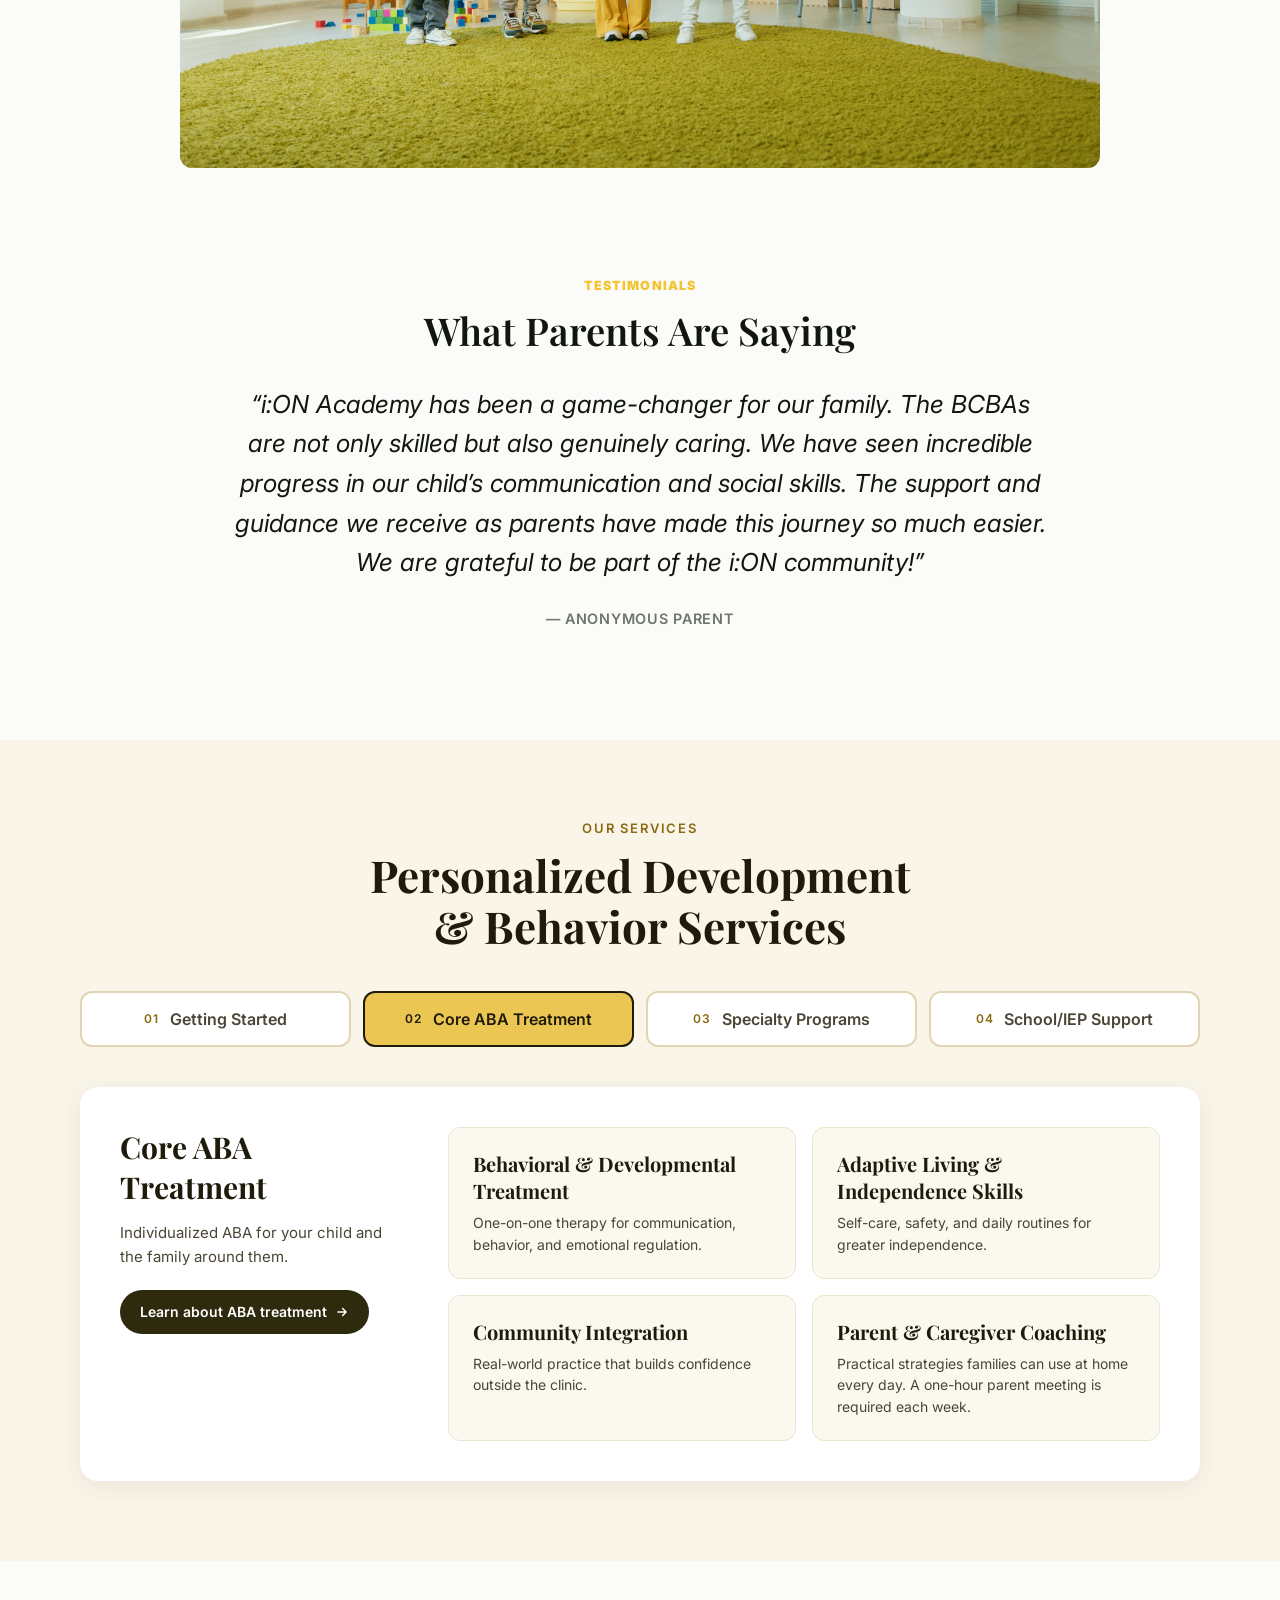
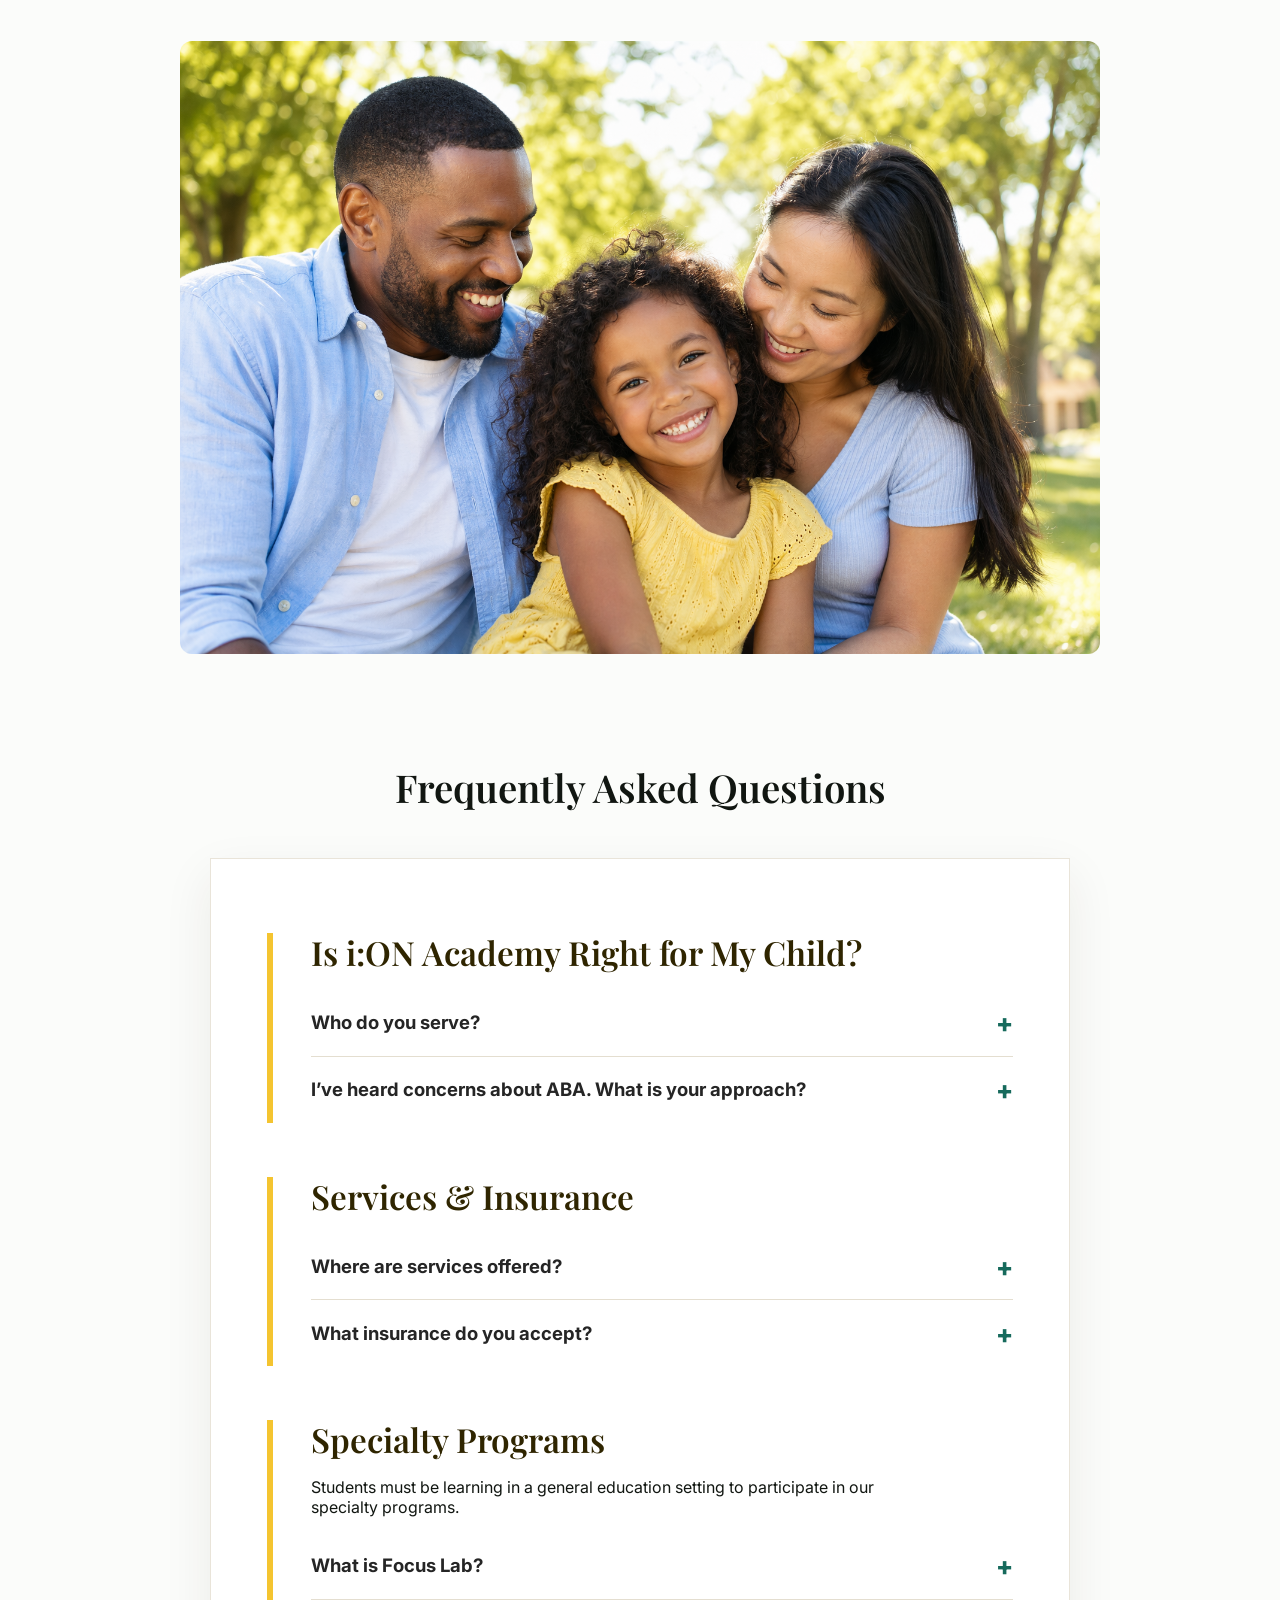
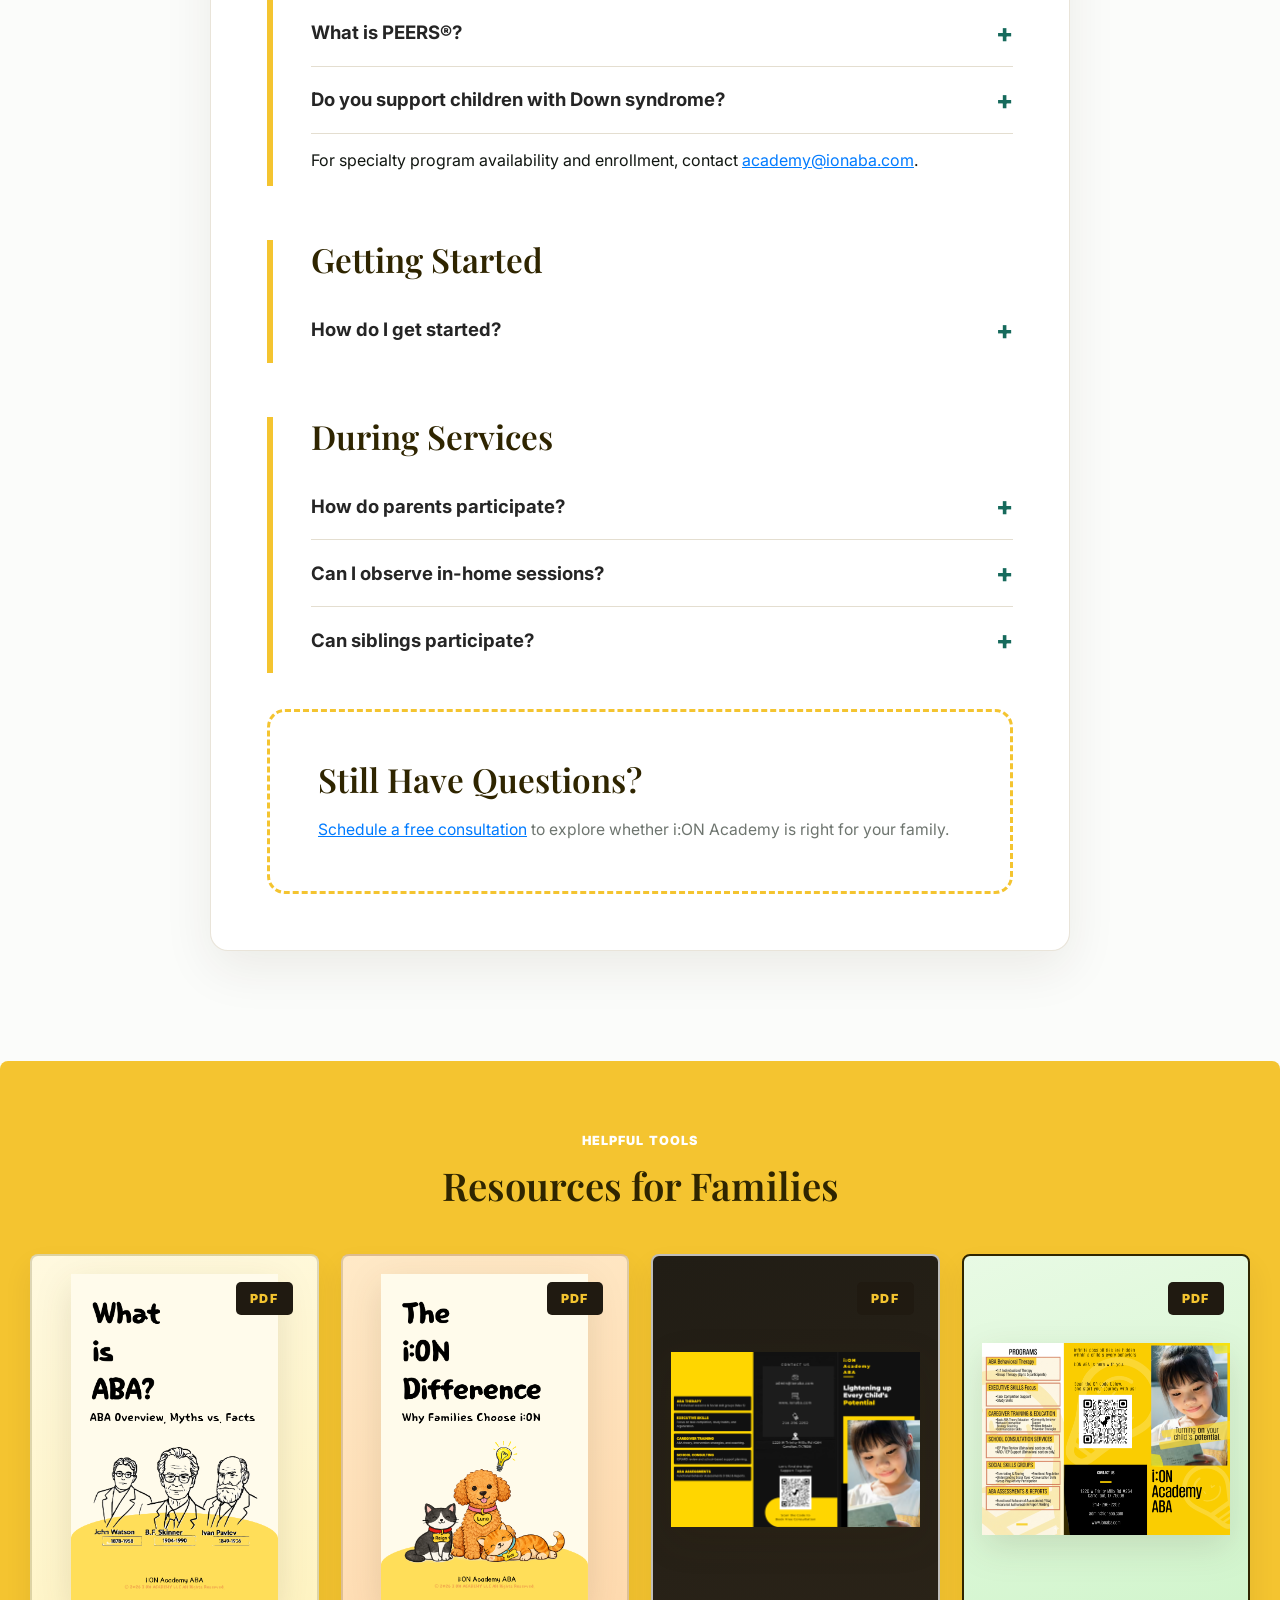
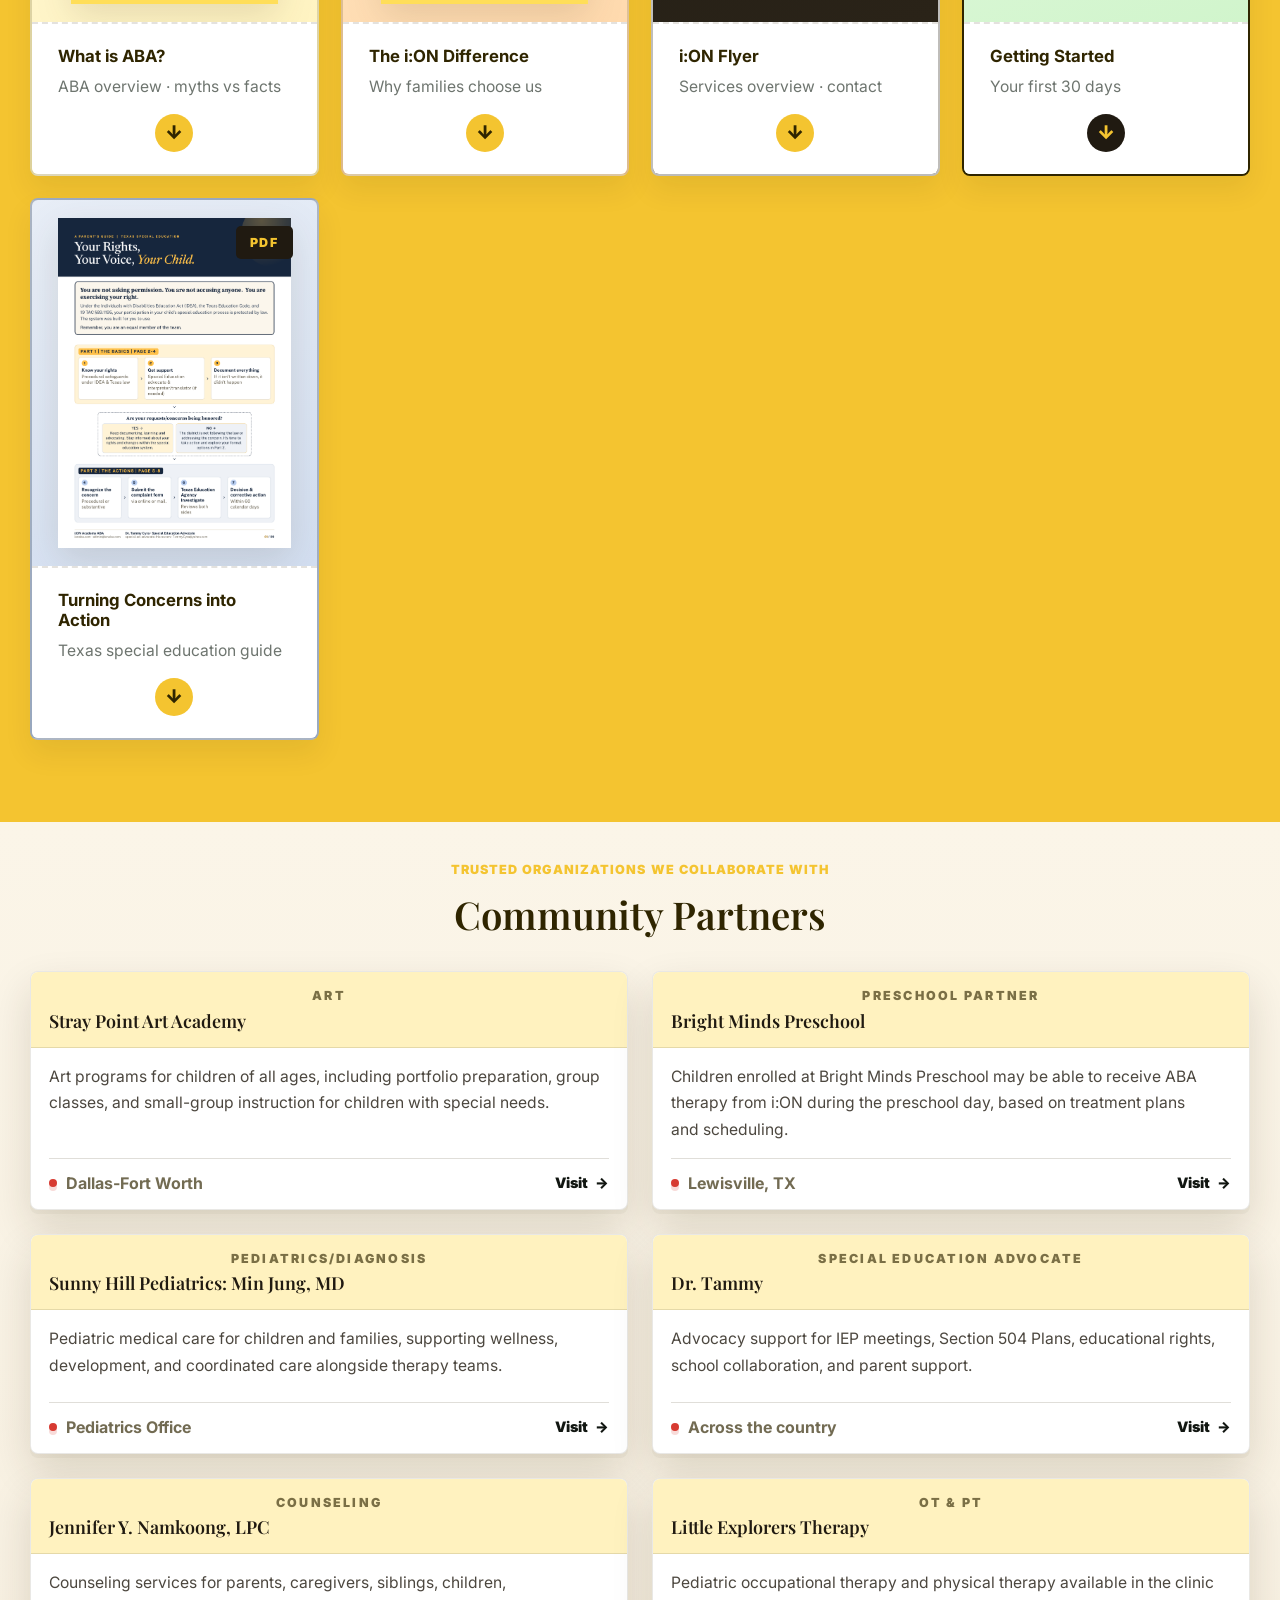
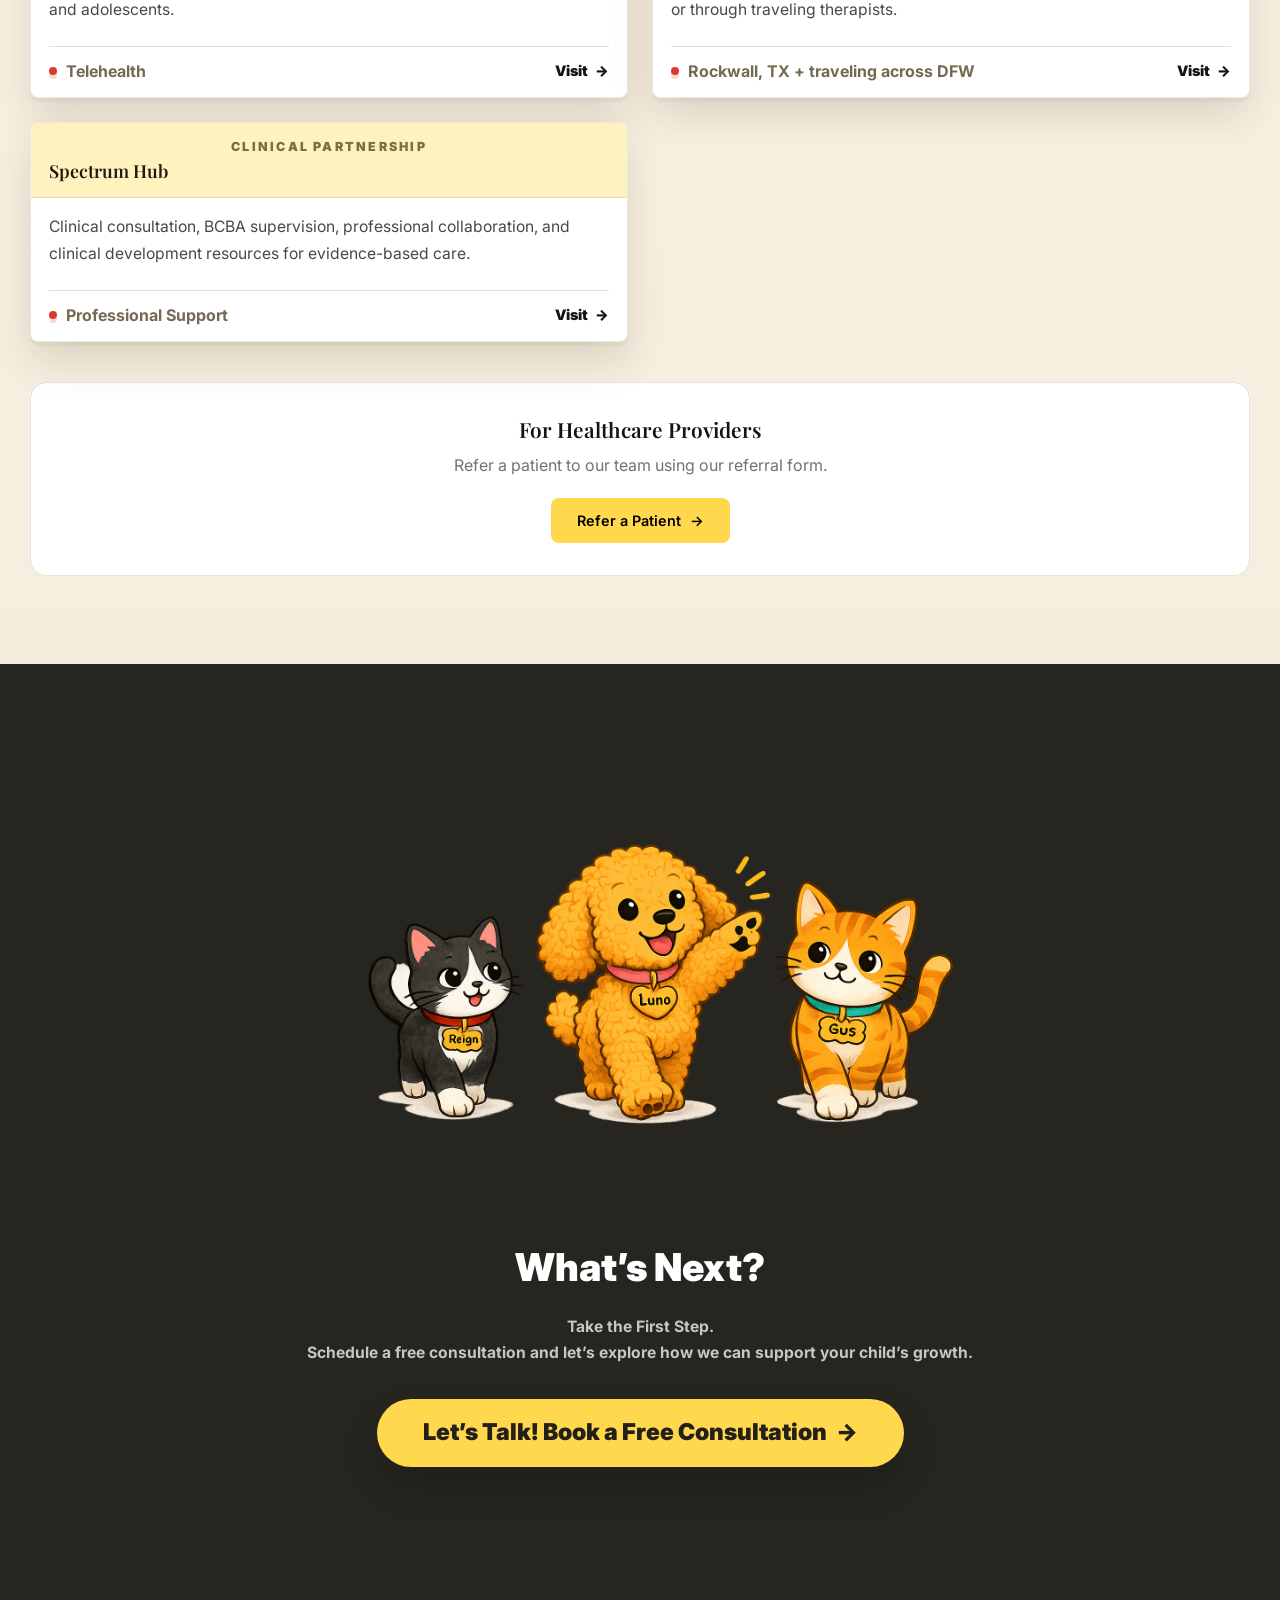
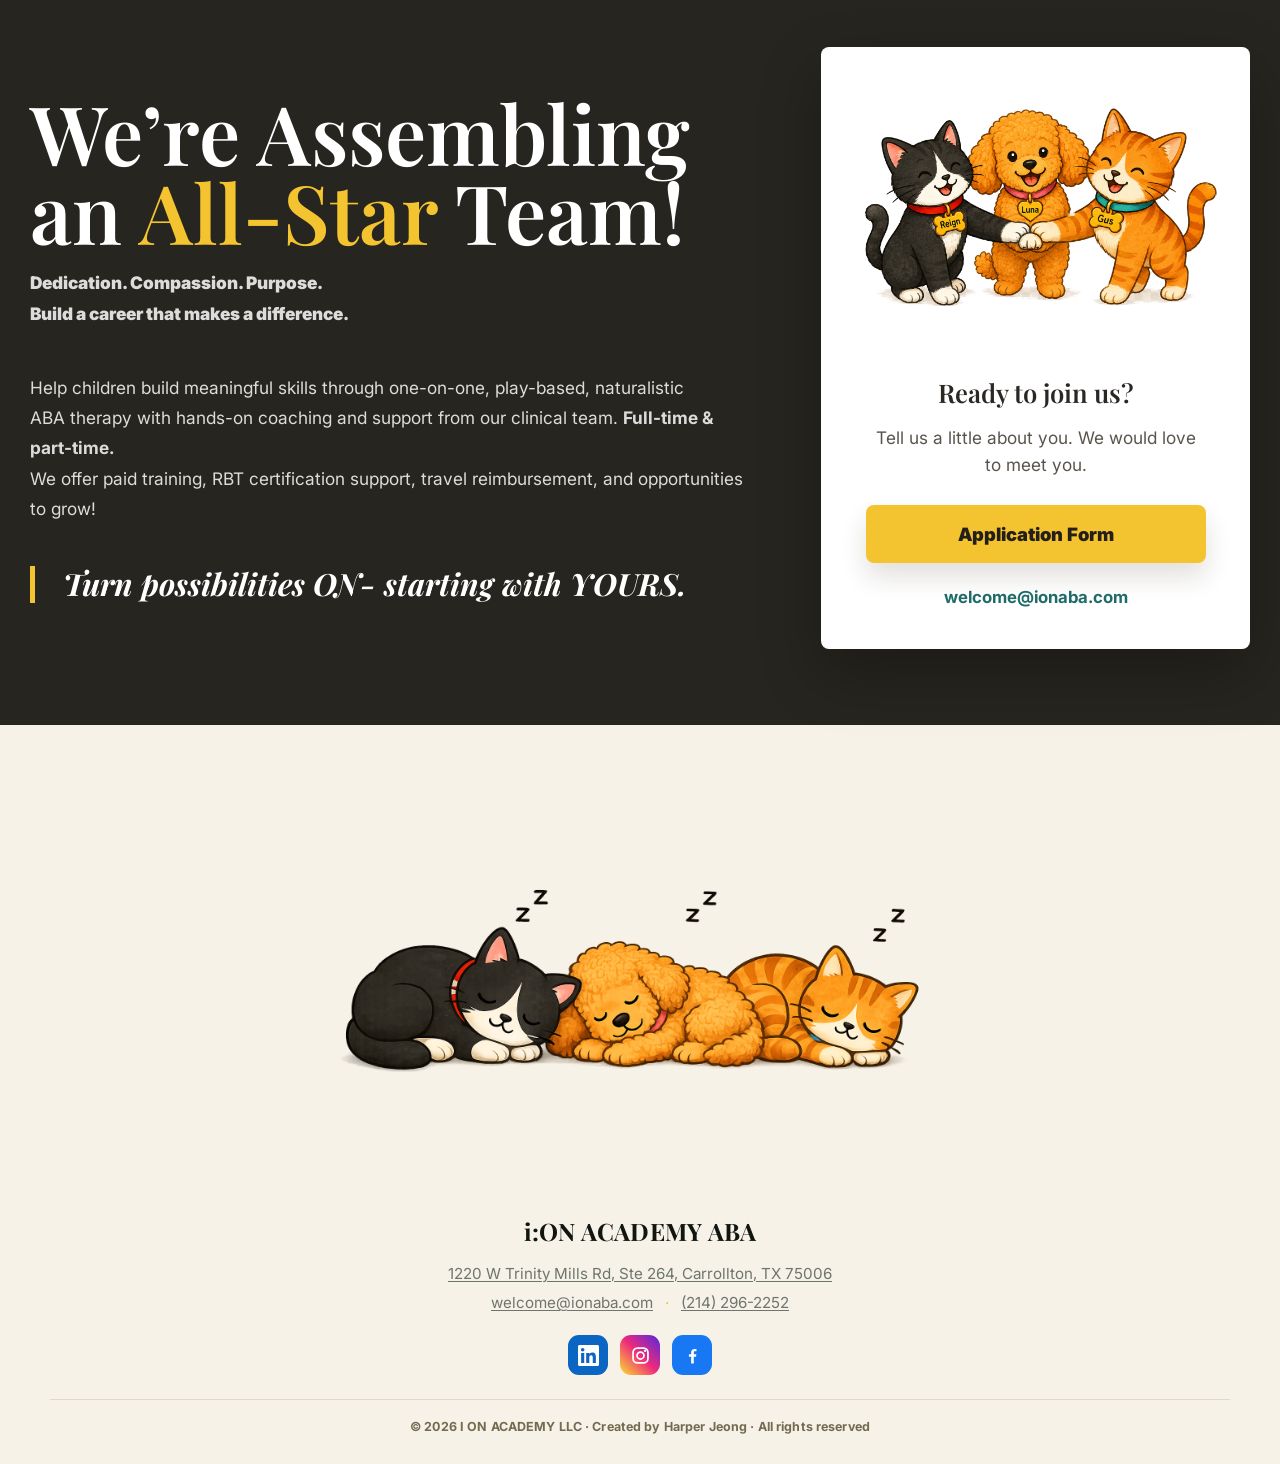
==== commit f25e2e40: "Update careers introduction with concise hiring copy" ====
--- a/index.html
+++ b/index.html
@@ -876,20 +876,8 @@
             Build a career that makes a difference.
           </p>
           <p>
-            At i:ON Academy ABA, we believe that exceptional care begins with
-            exceptional people. We&rsquo;re seeking Registered Behavior Technicians®
-            and aspiring Behavior Technicians who are eager to learn, committed
-            to ethical practice, and passionate about helping children thrive.
-          </p>
-          <p>
-            When you join i:ON, you&rsquo;re not just taking a job. You&rsquo;re joining
-            a team that invests in your success through ongoing training,
-            individualized mentorship, and a culture of collaboration and respect.
-          </p>
-          <p>
-            We intentionally keep our BCBA caseloads small so our team receives
-            the coaching, supervision, and support needed to grow with confidence
-            while providing the highest quality care to every family.
+            Help children build meaningful skills through one-on-one, play-based, naturalistic ABA therapy with hands-on coaching and support from our clinical team. <strong>Full-time &amp; part-time.</strong><br />
+            We offer paid training, RBT certification support, travel reimbursement, and opportunities to grow!
           </p>
           <blockquote>
             <strong>Turn possibilities ON- starting with YOURS.</strong>
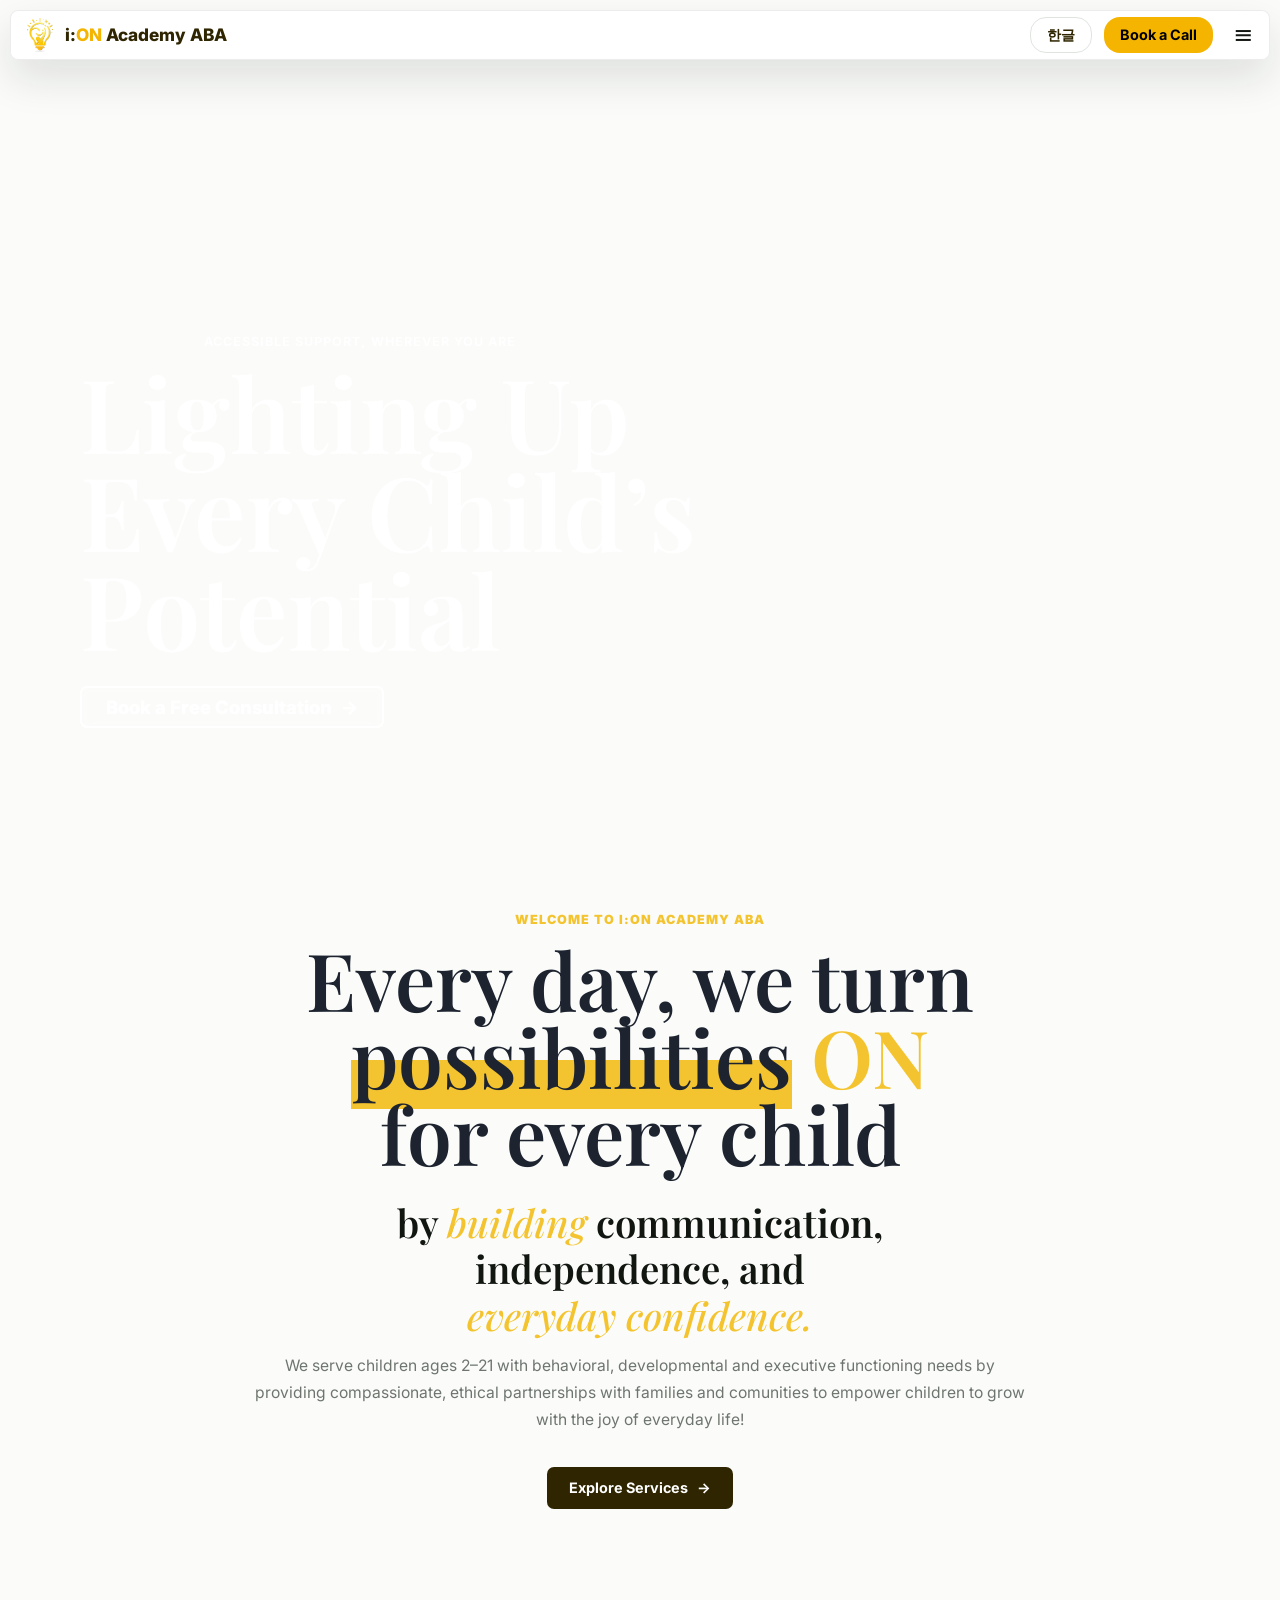
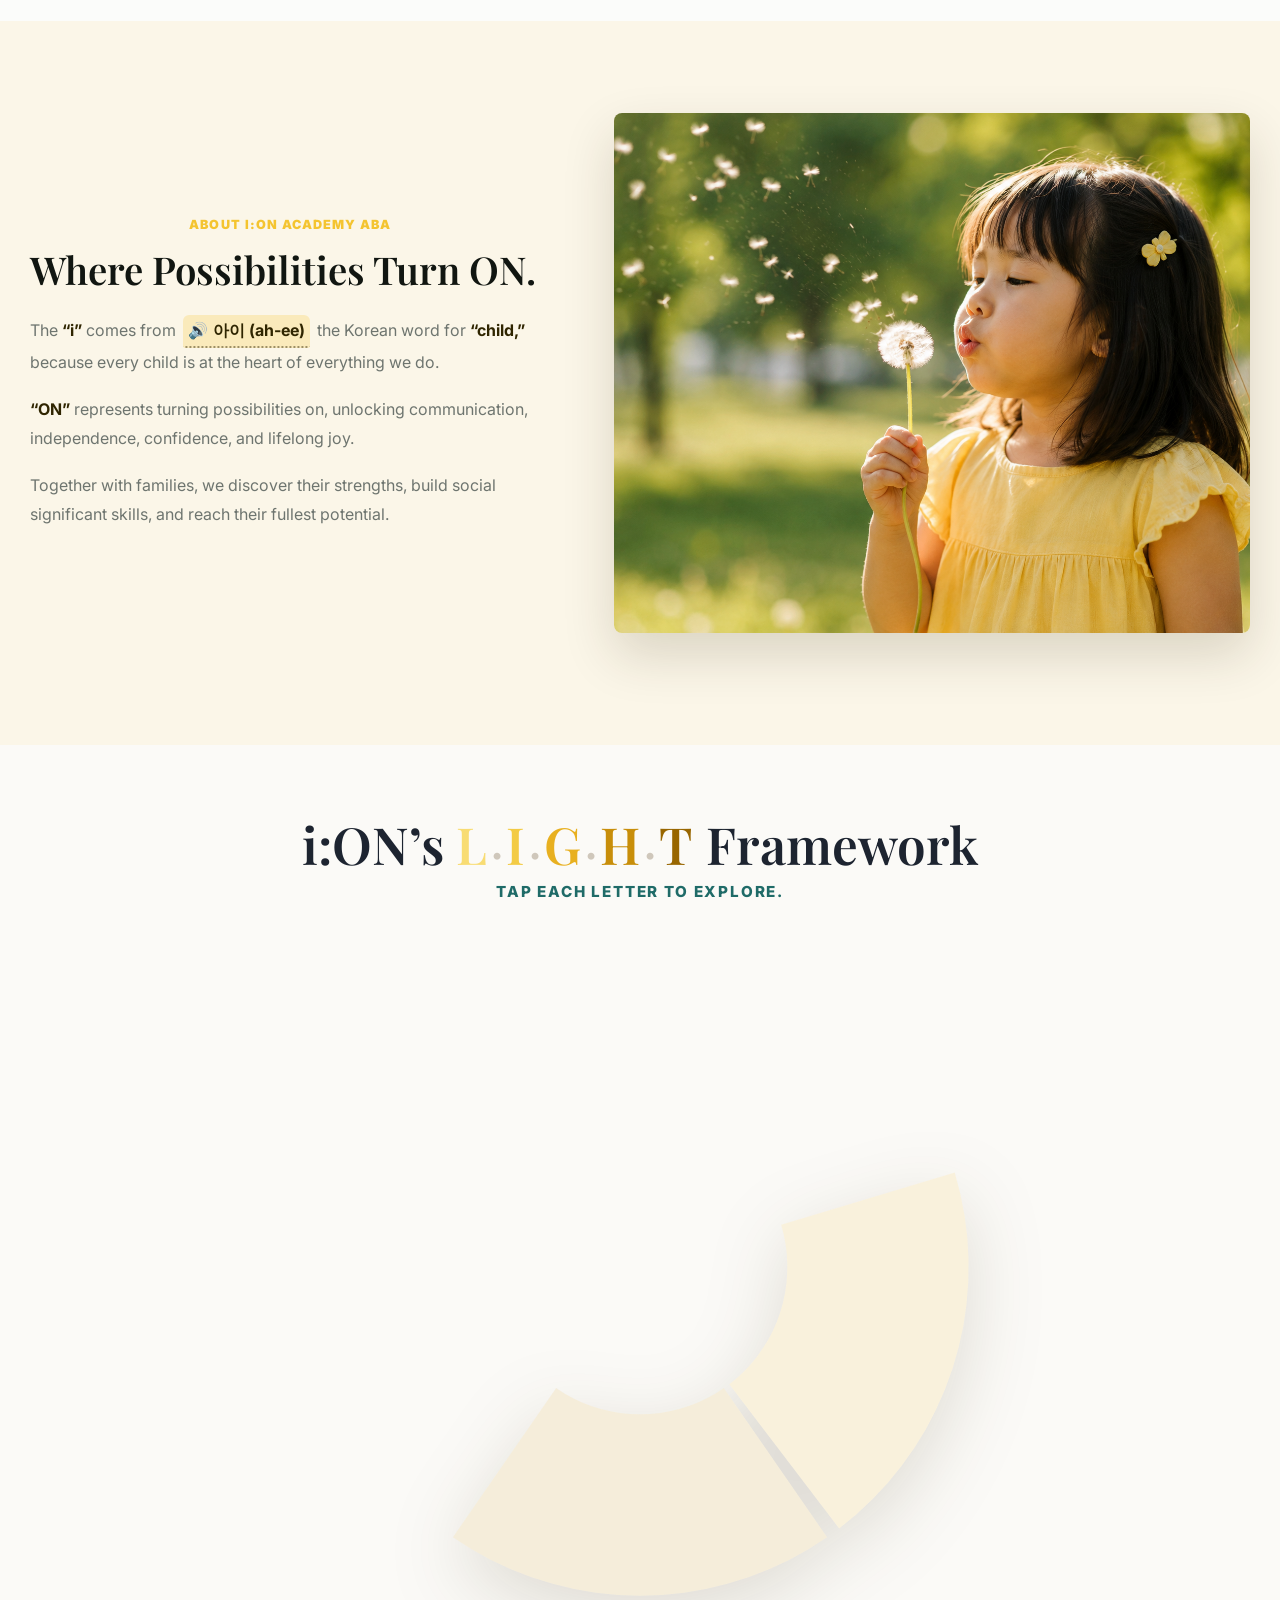
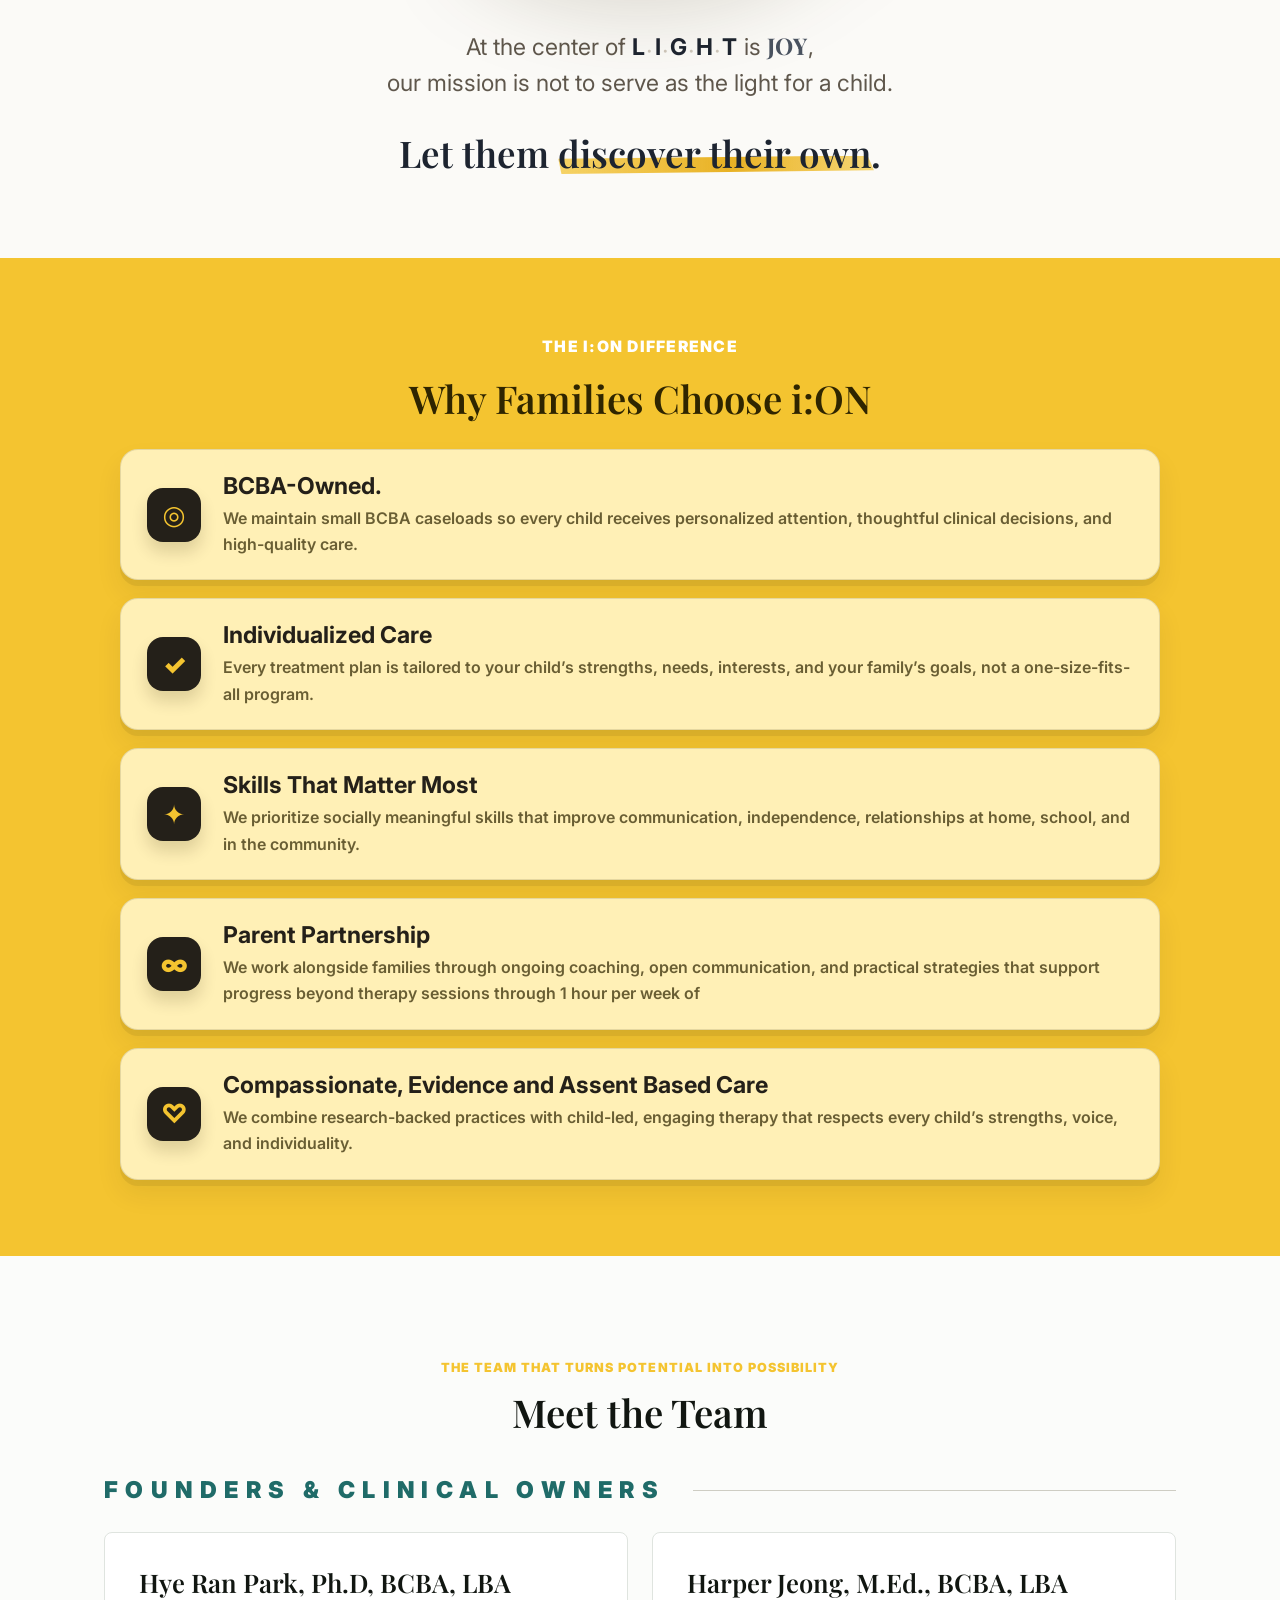
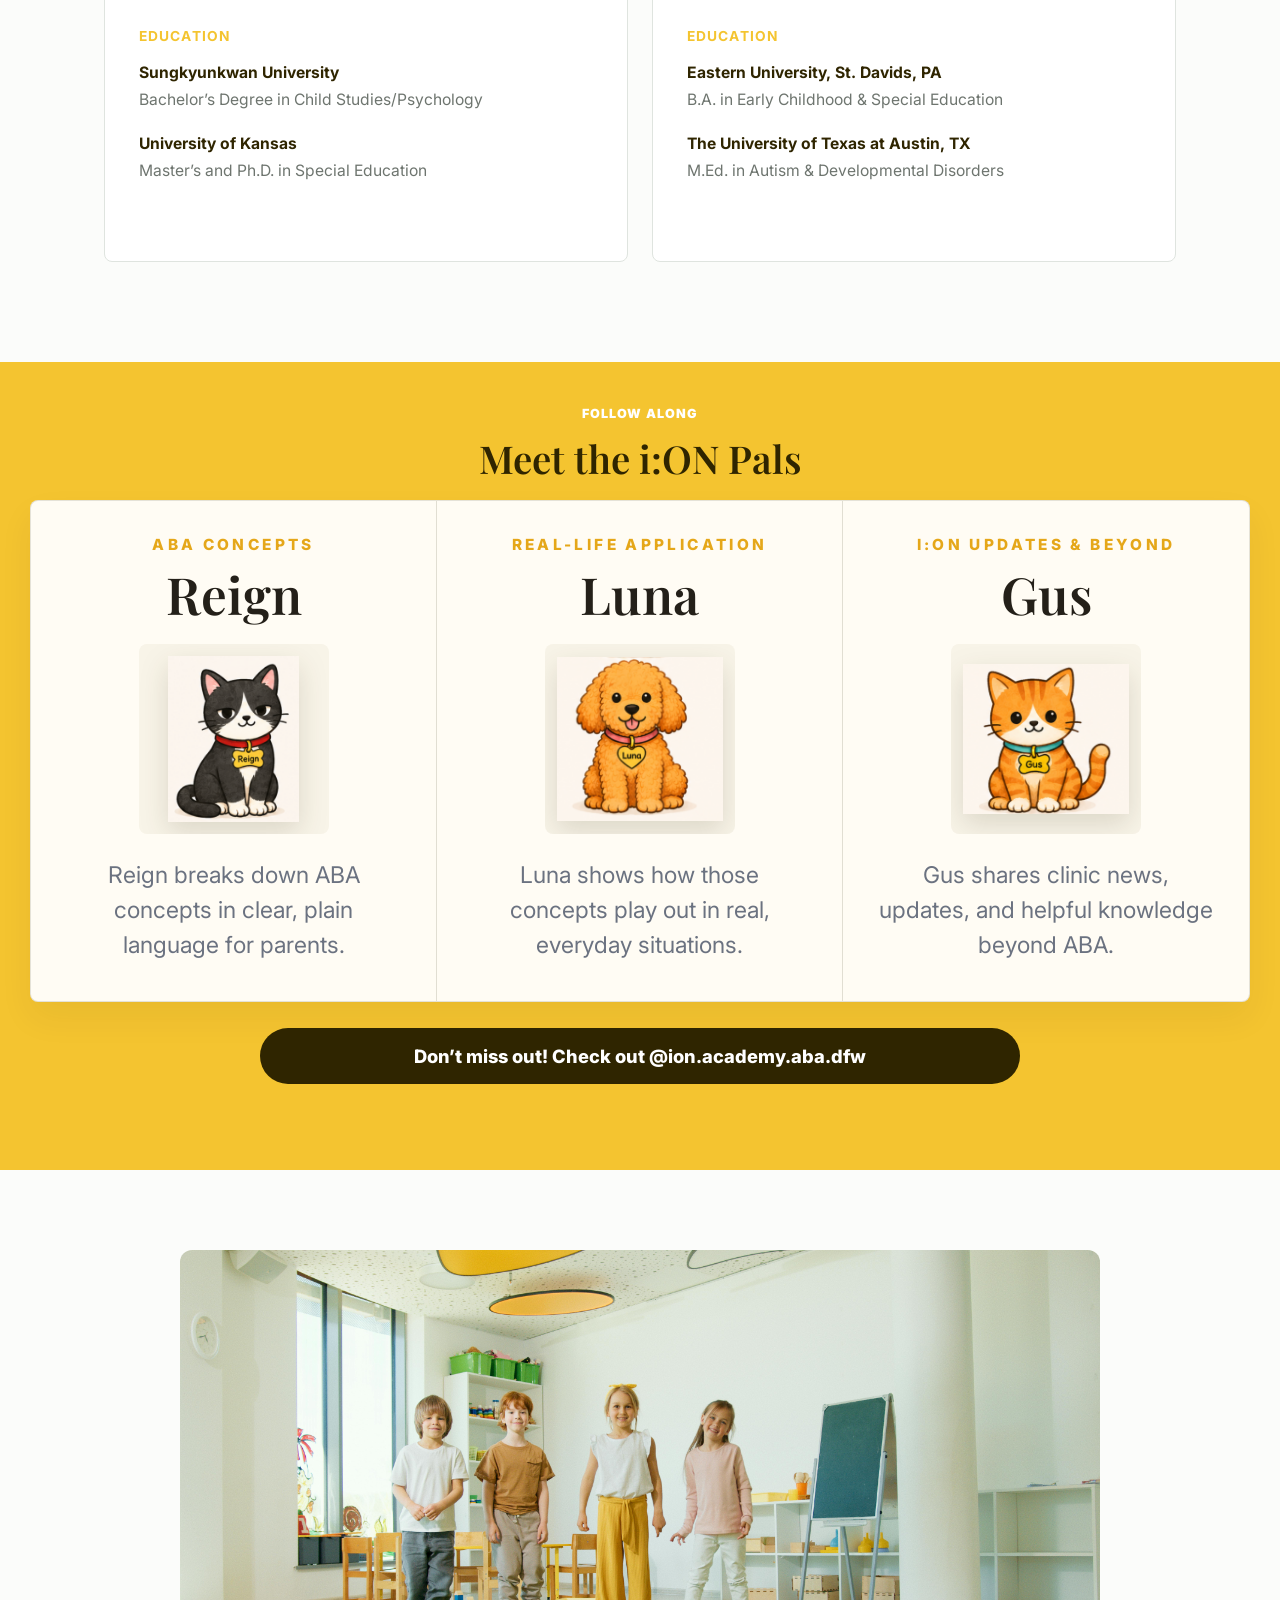
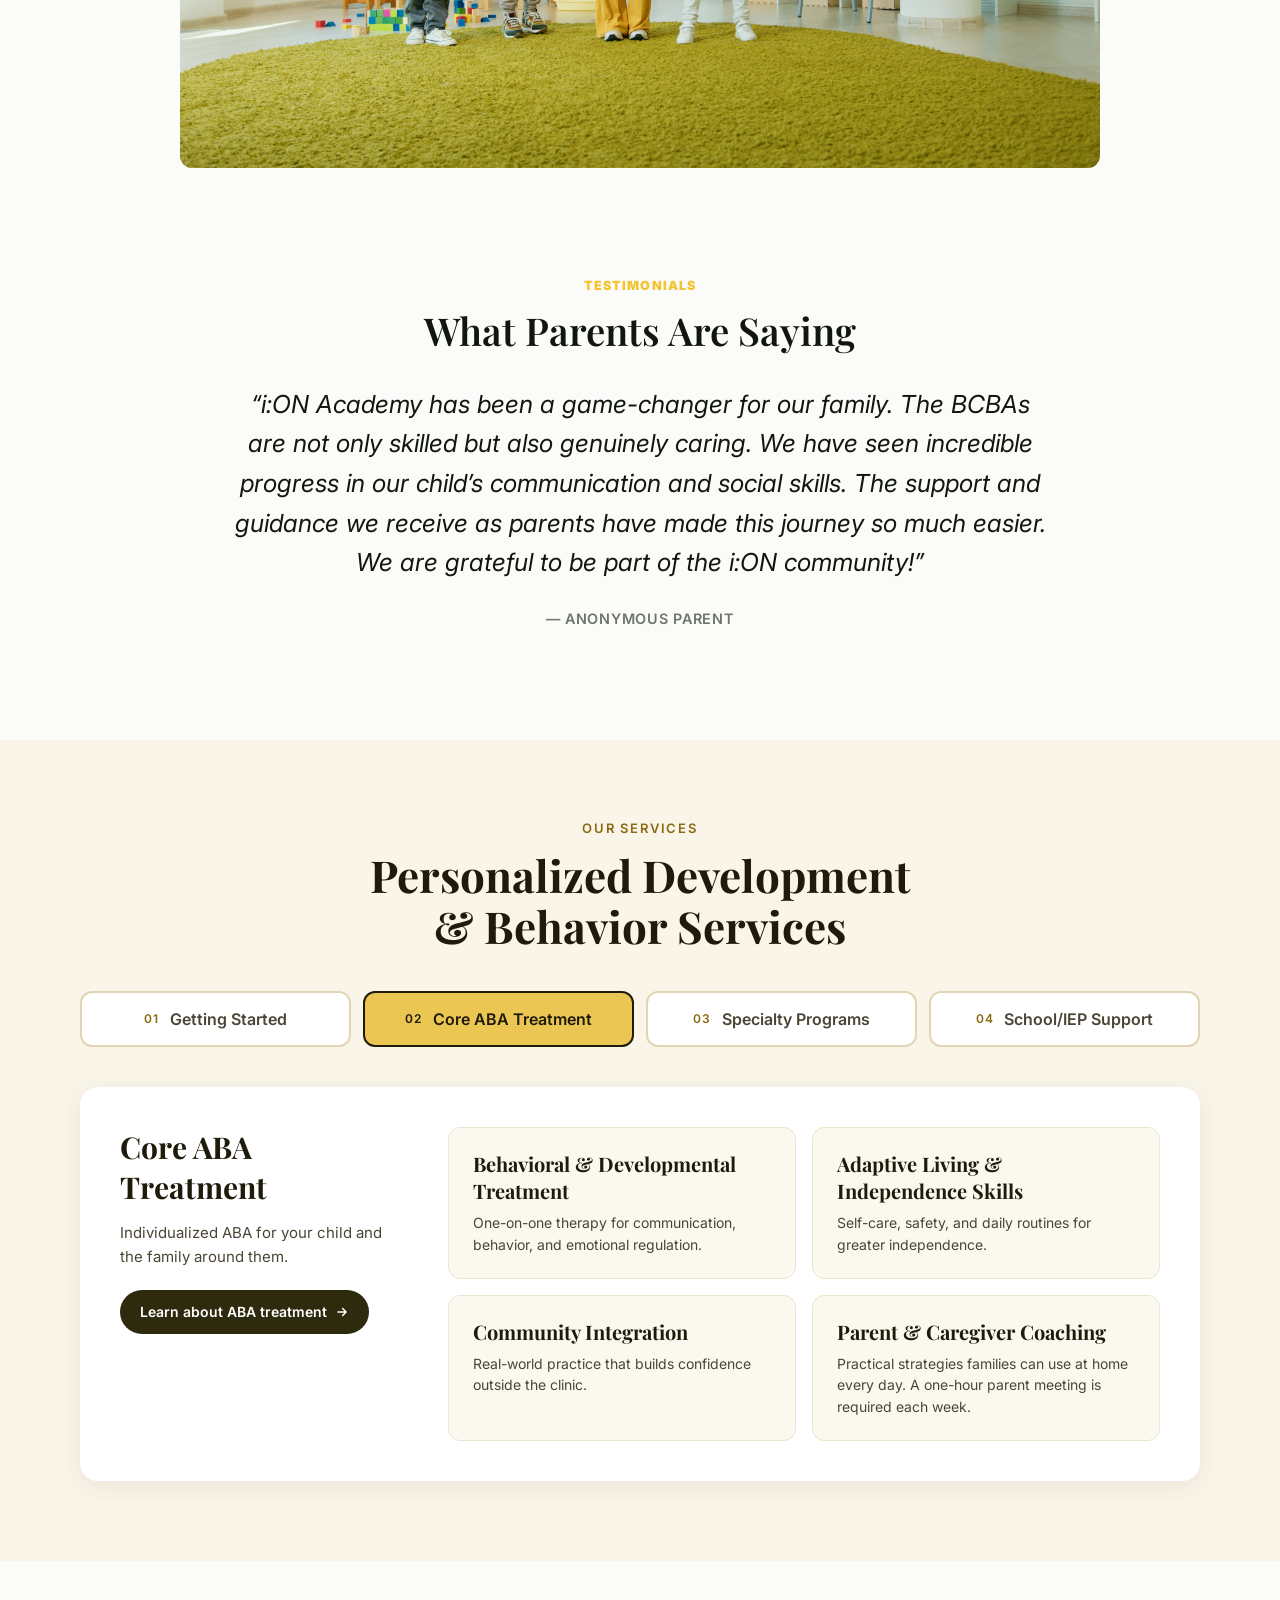
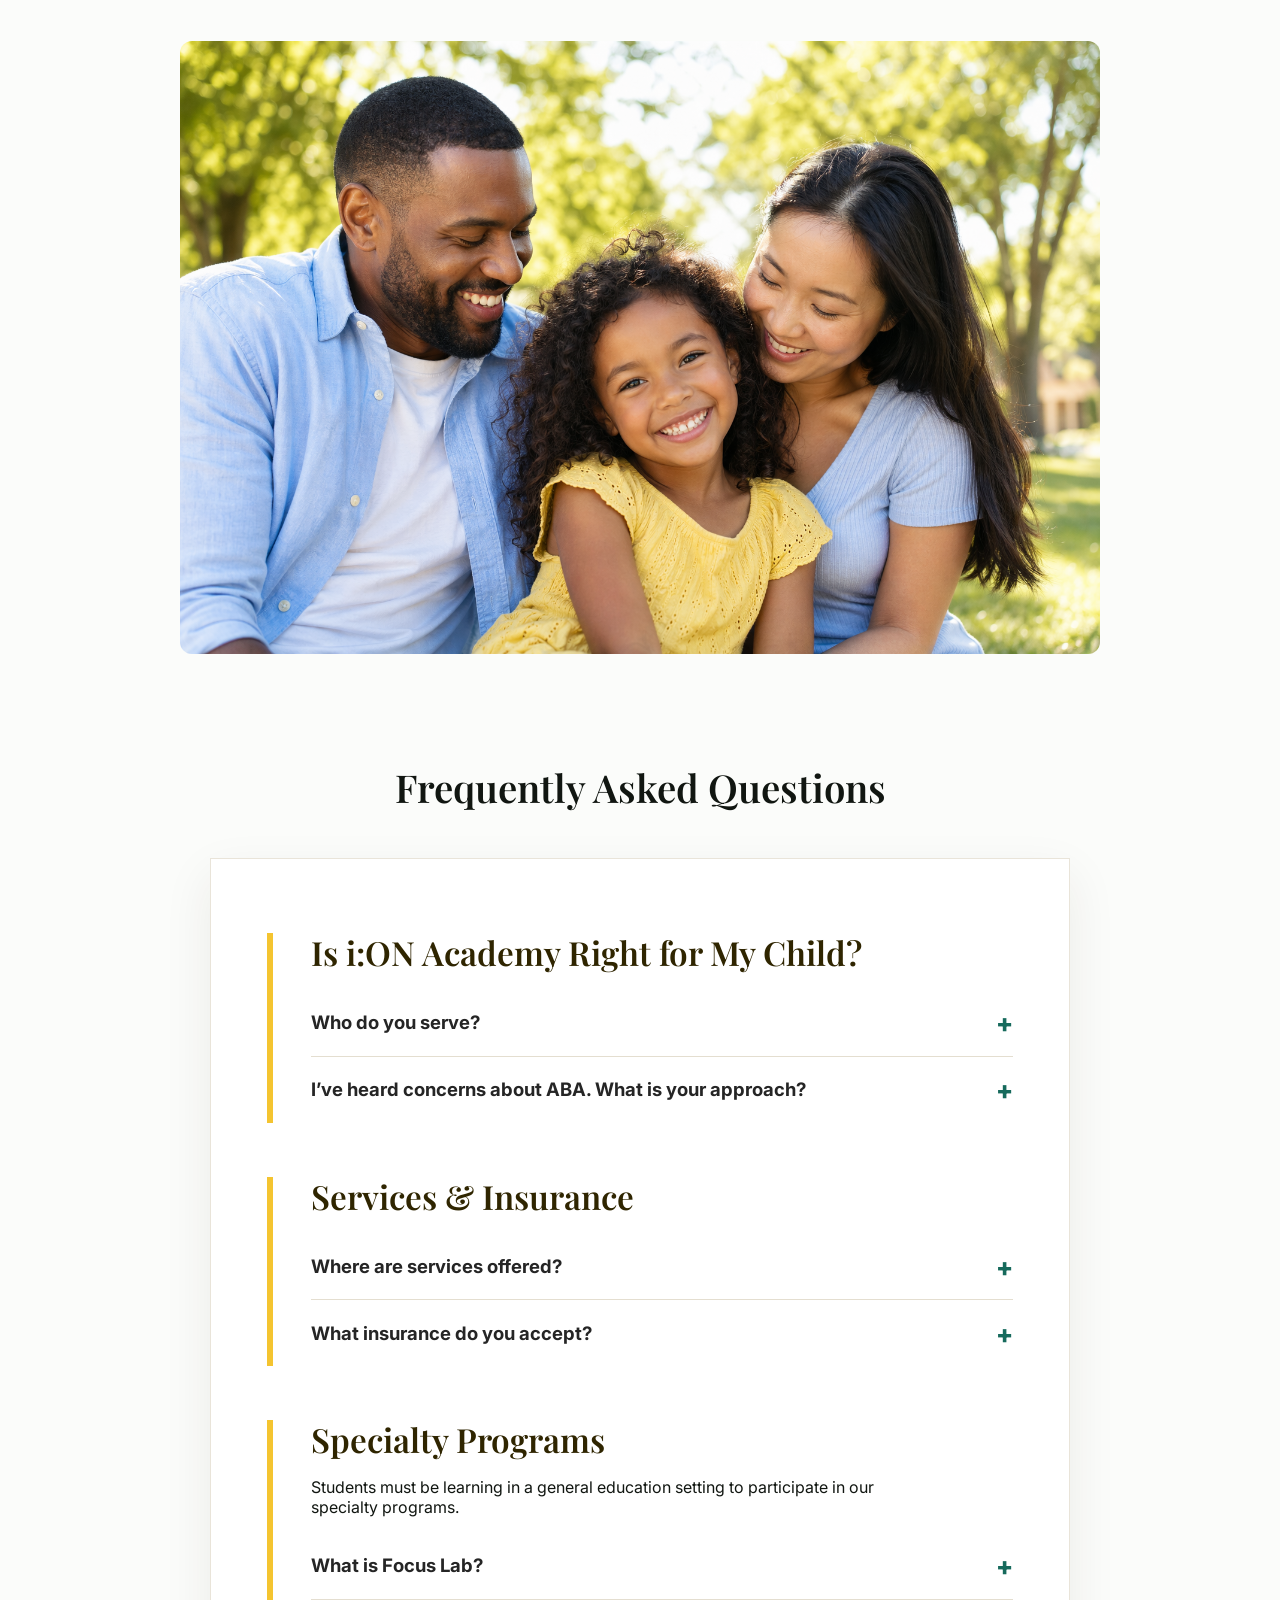
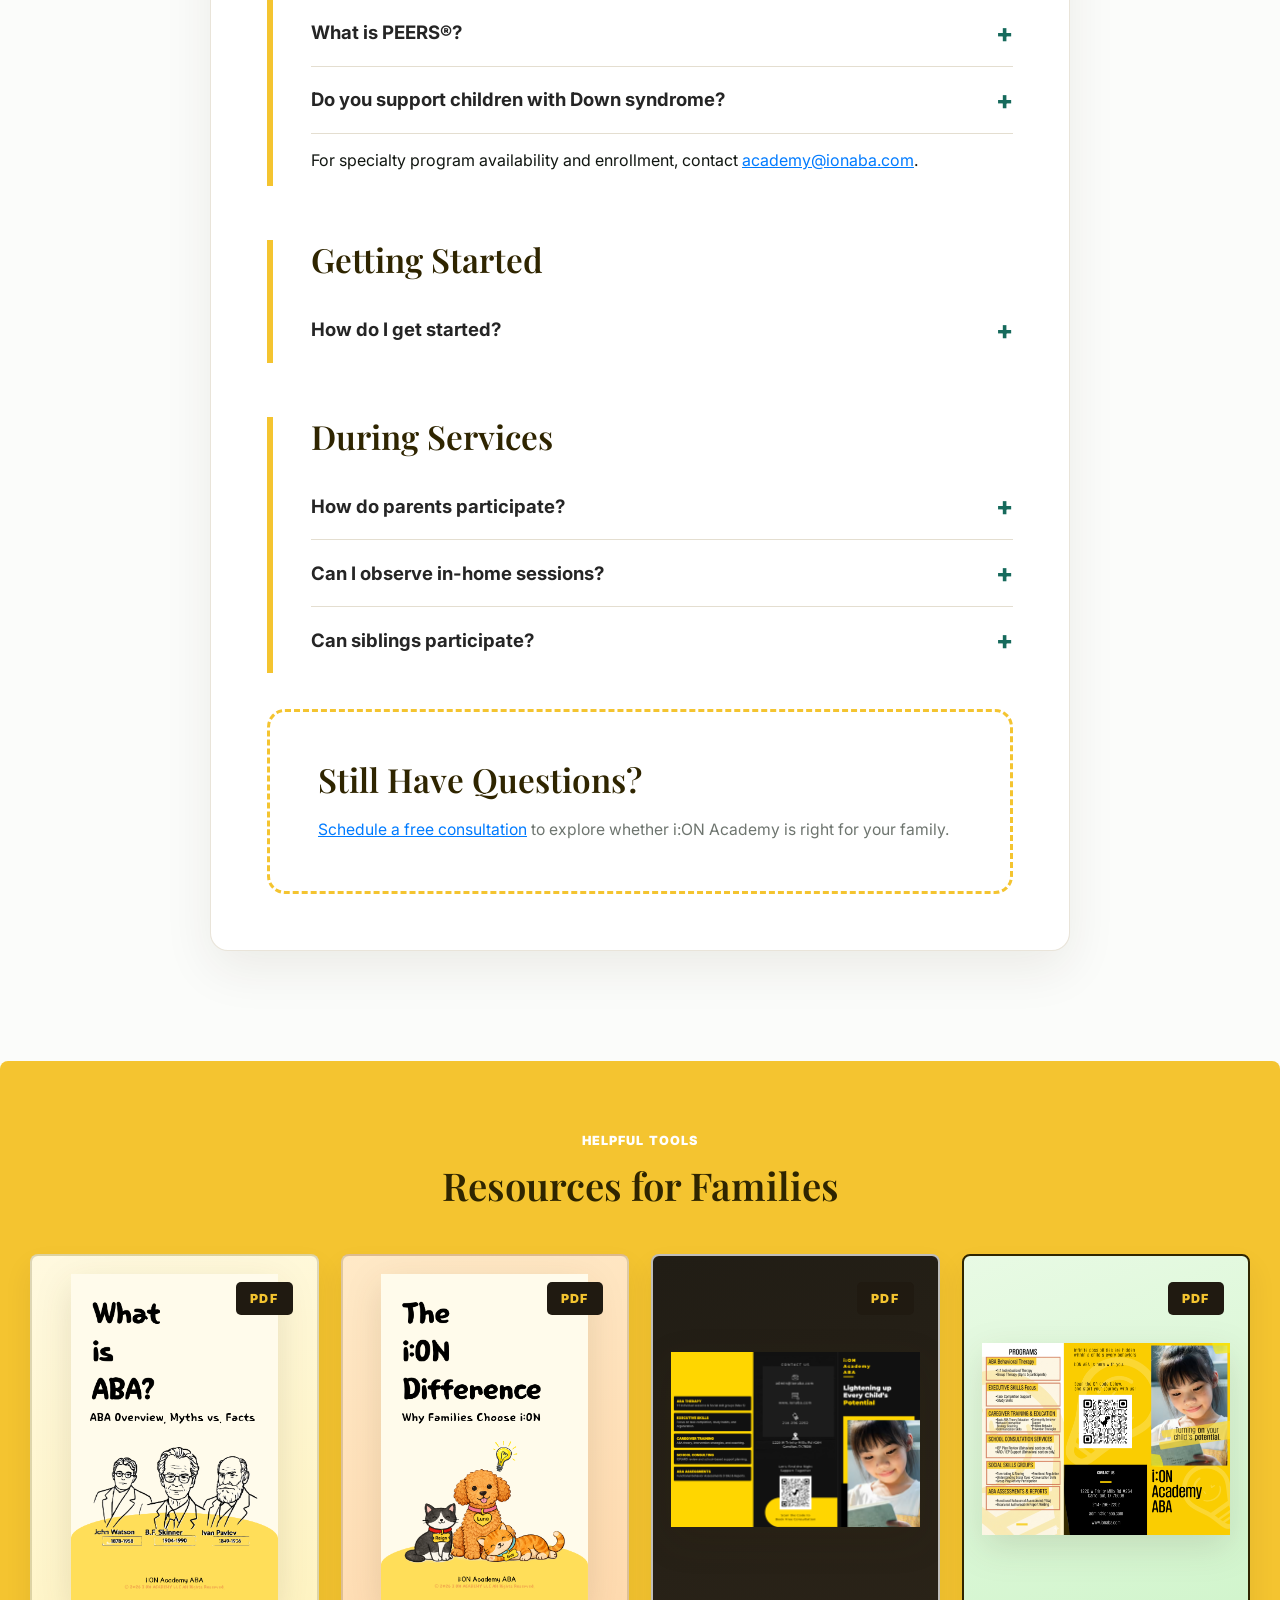
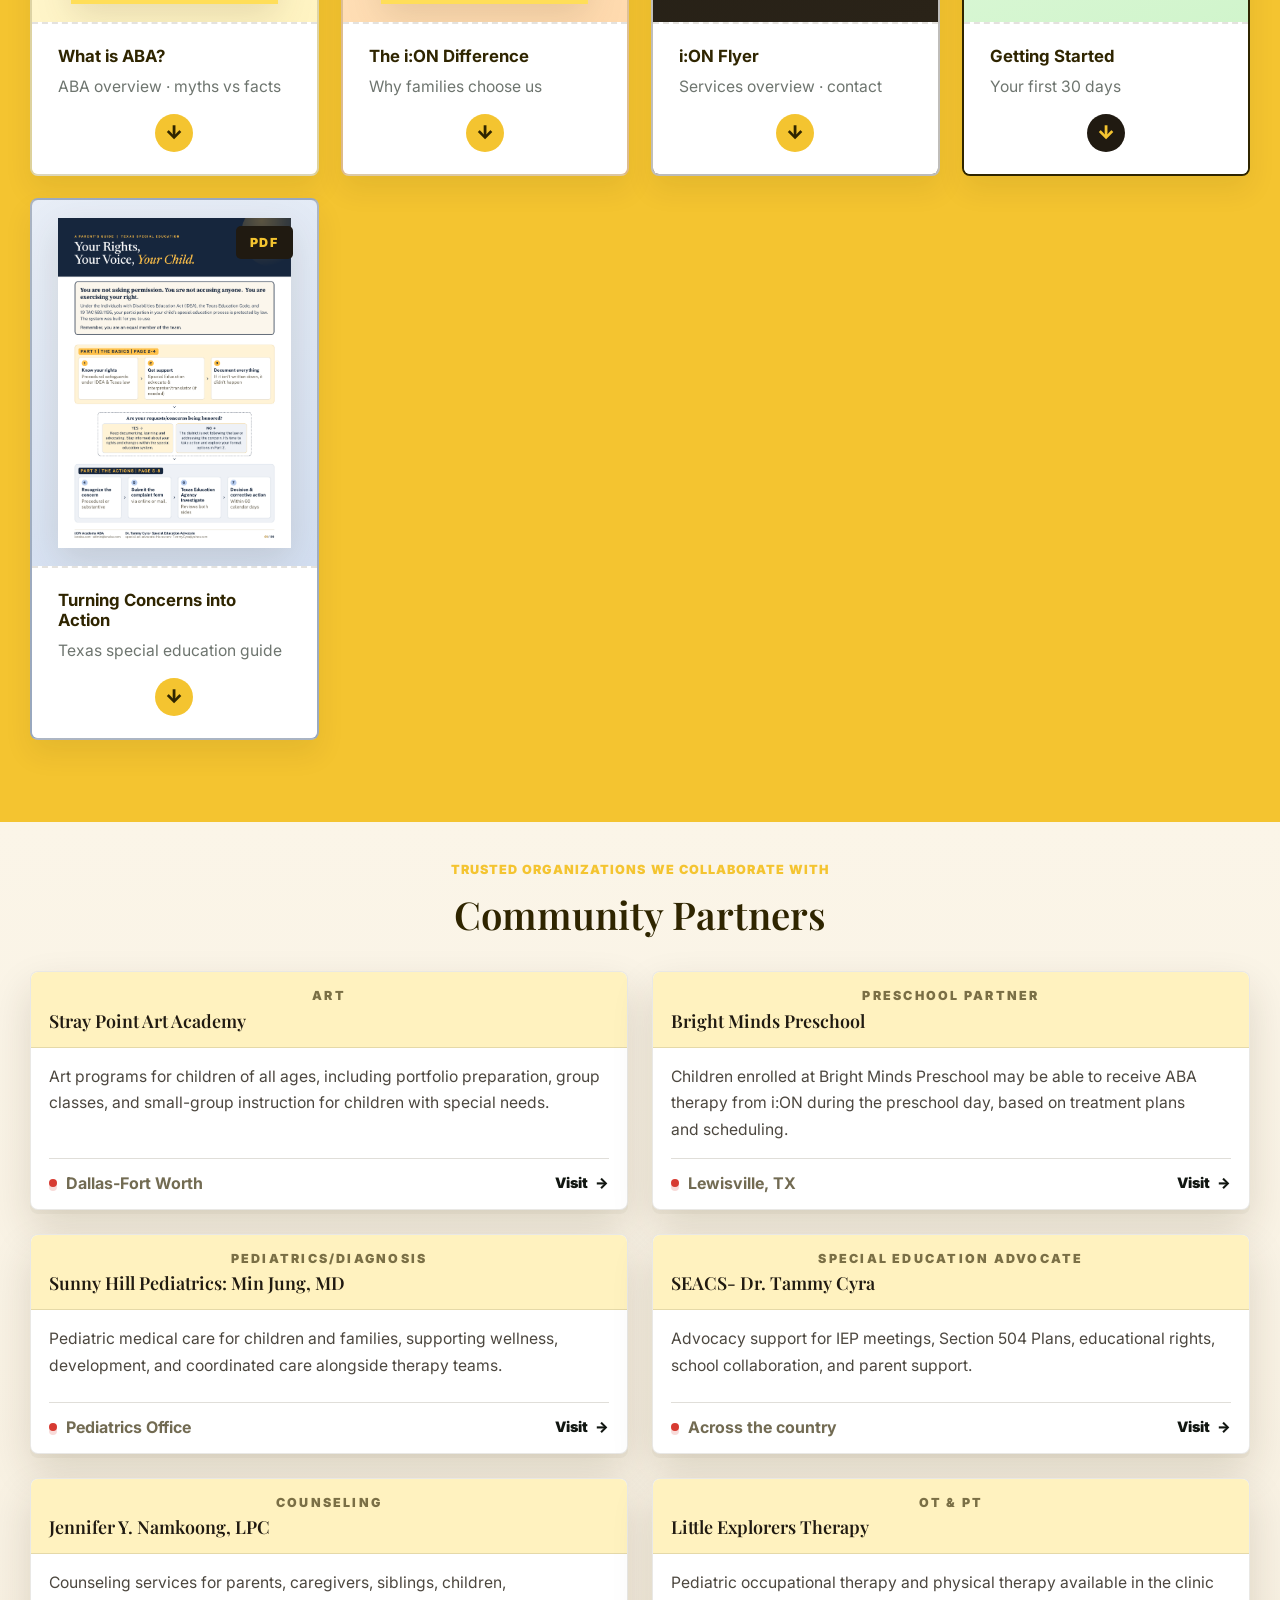
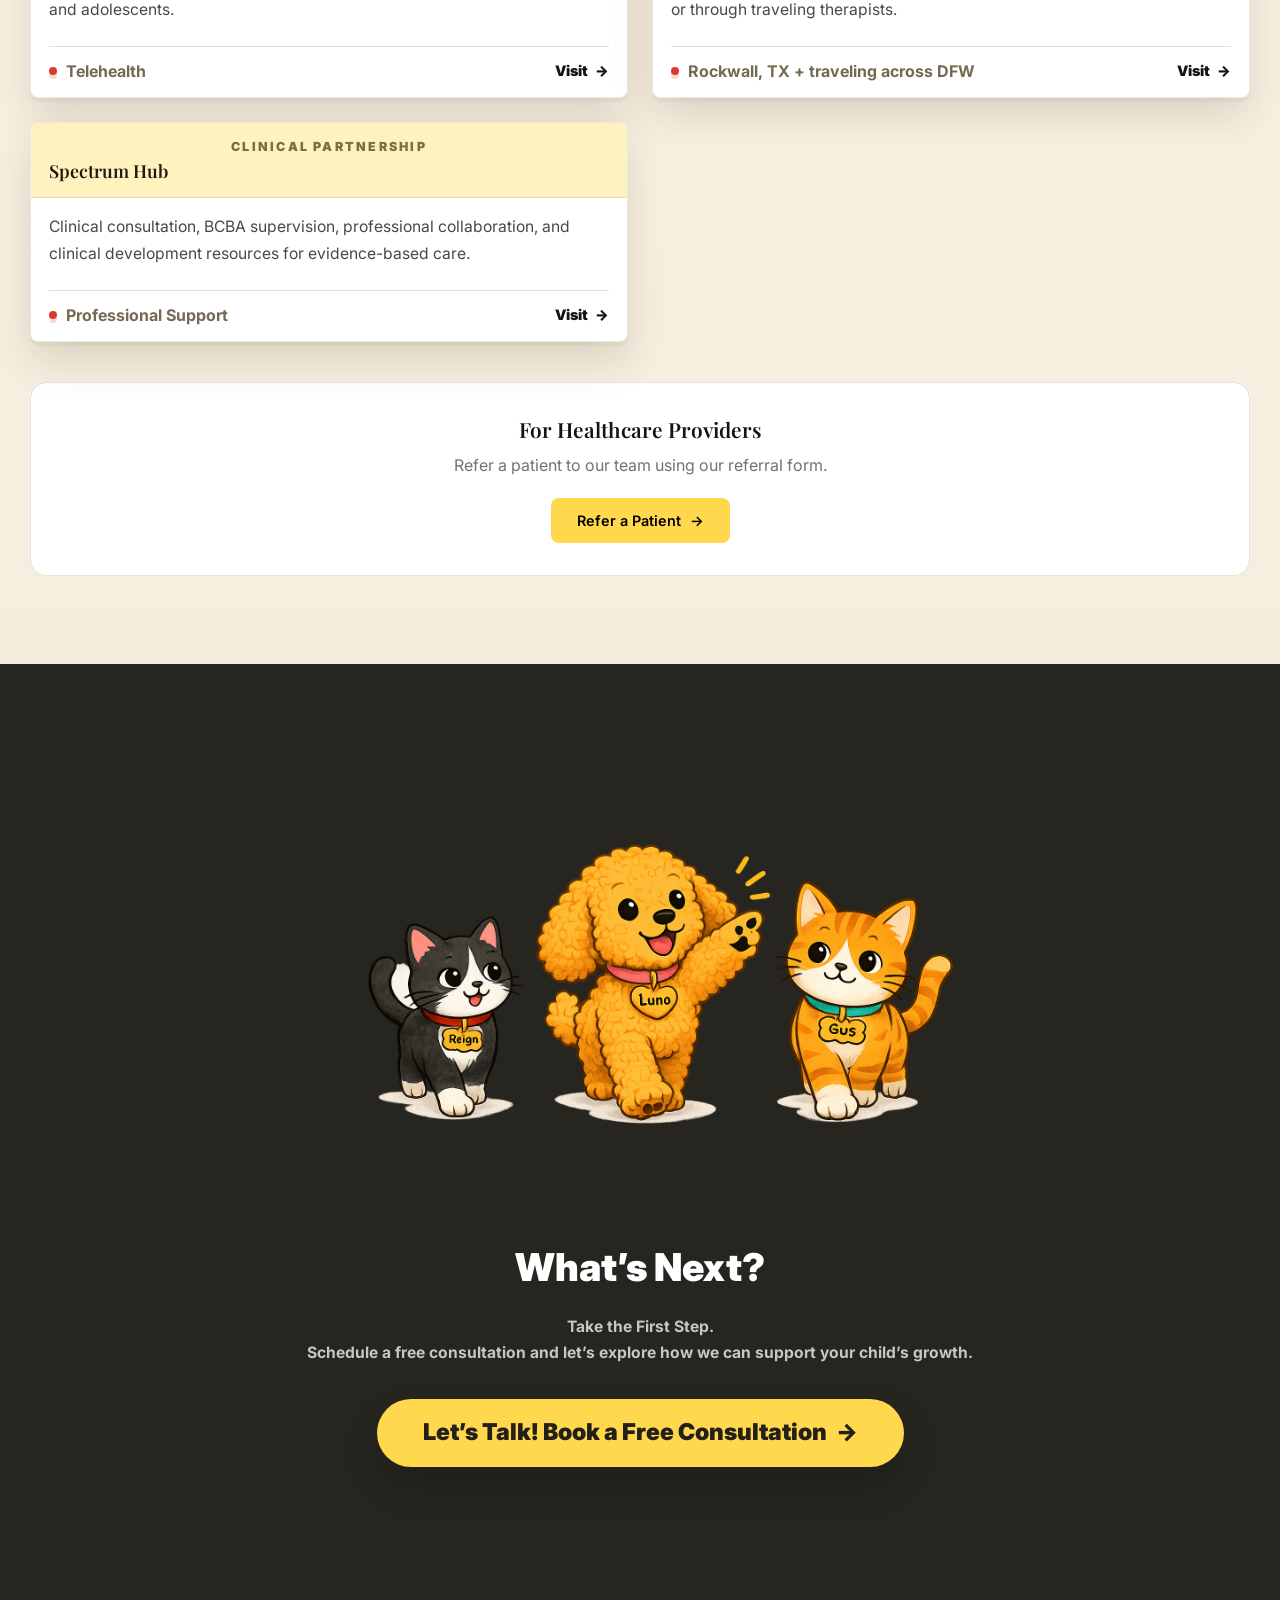
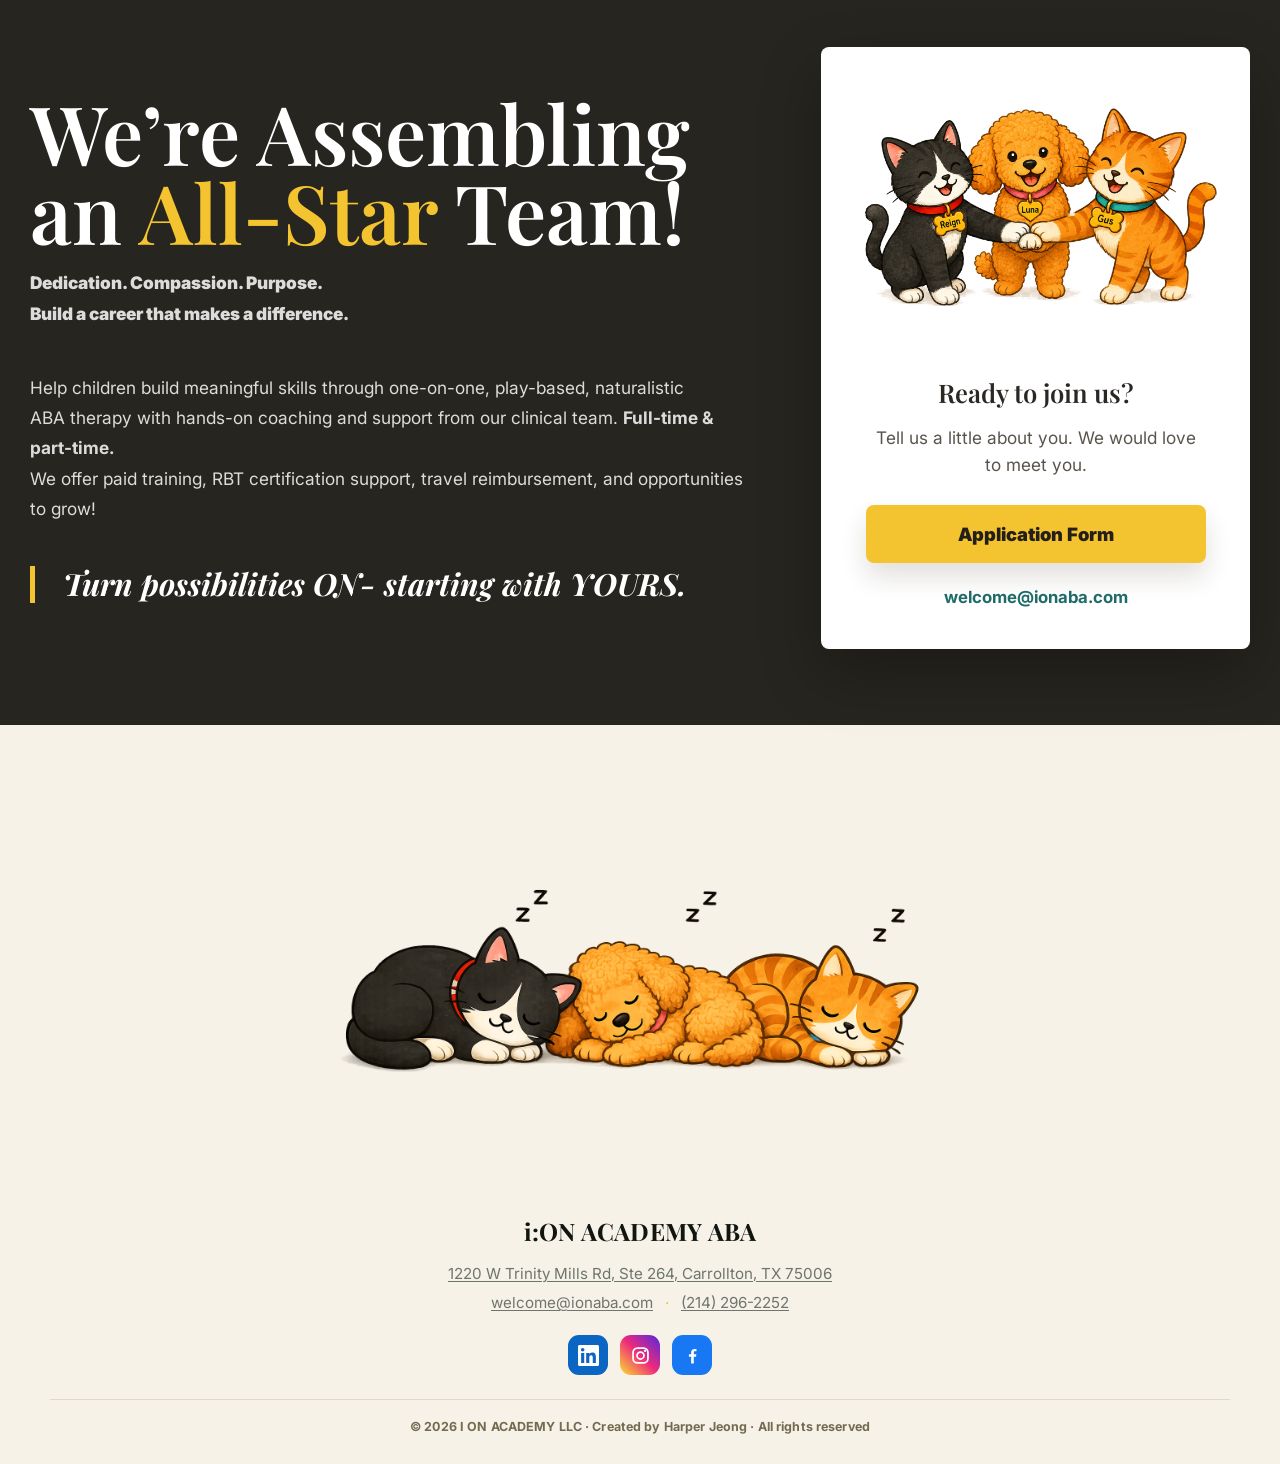
==== commit 89e24194: "Update community partner name to SEACS- Dr. Tammy Cyra" ====
--- a/index.html
+++ b/index.html
@@ -780,7 +780,7 @@
           <a class="partner-card card" href="https://special-ed-advocate-frisco.com/" target="_blank" rel="noopener noreferrer">
             <div class="band">
               <div class="eyebrow">Special Education Advocate</div>
-              <div class="pname">Dr. Tammy</div>
+              <div class="pname">SEACS- Dr. Tammy Cyra</div>
             </div>
             <div class="body">
               <p class="pdesc">
